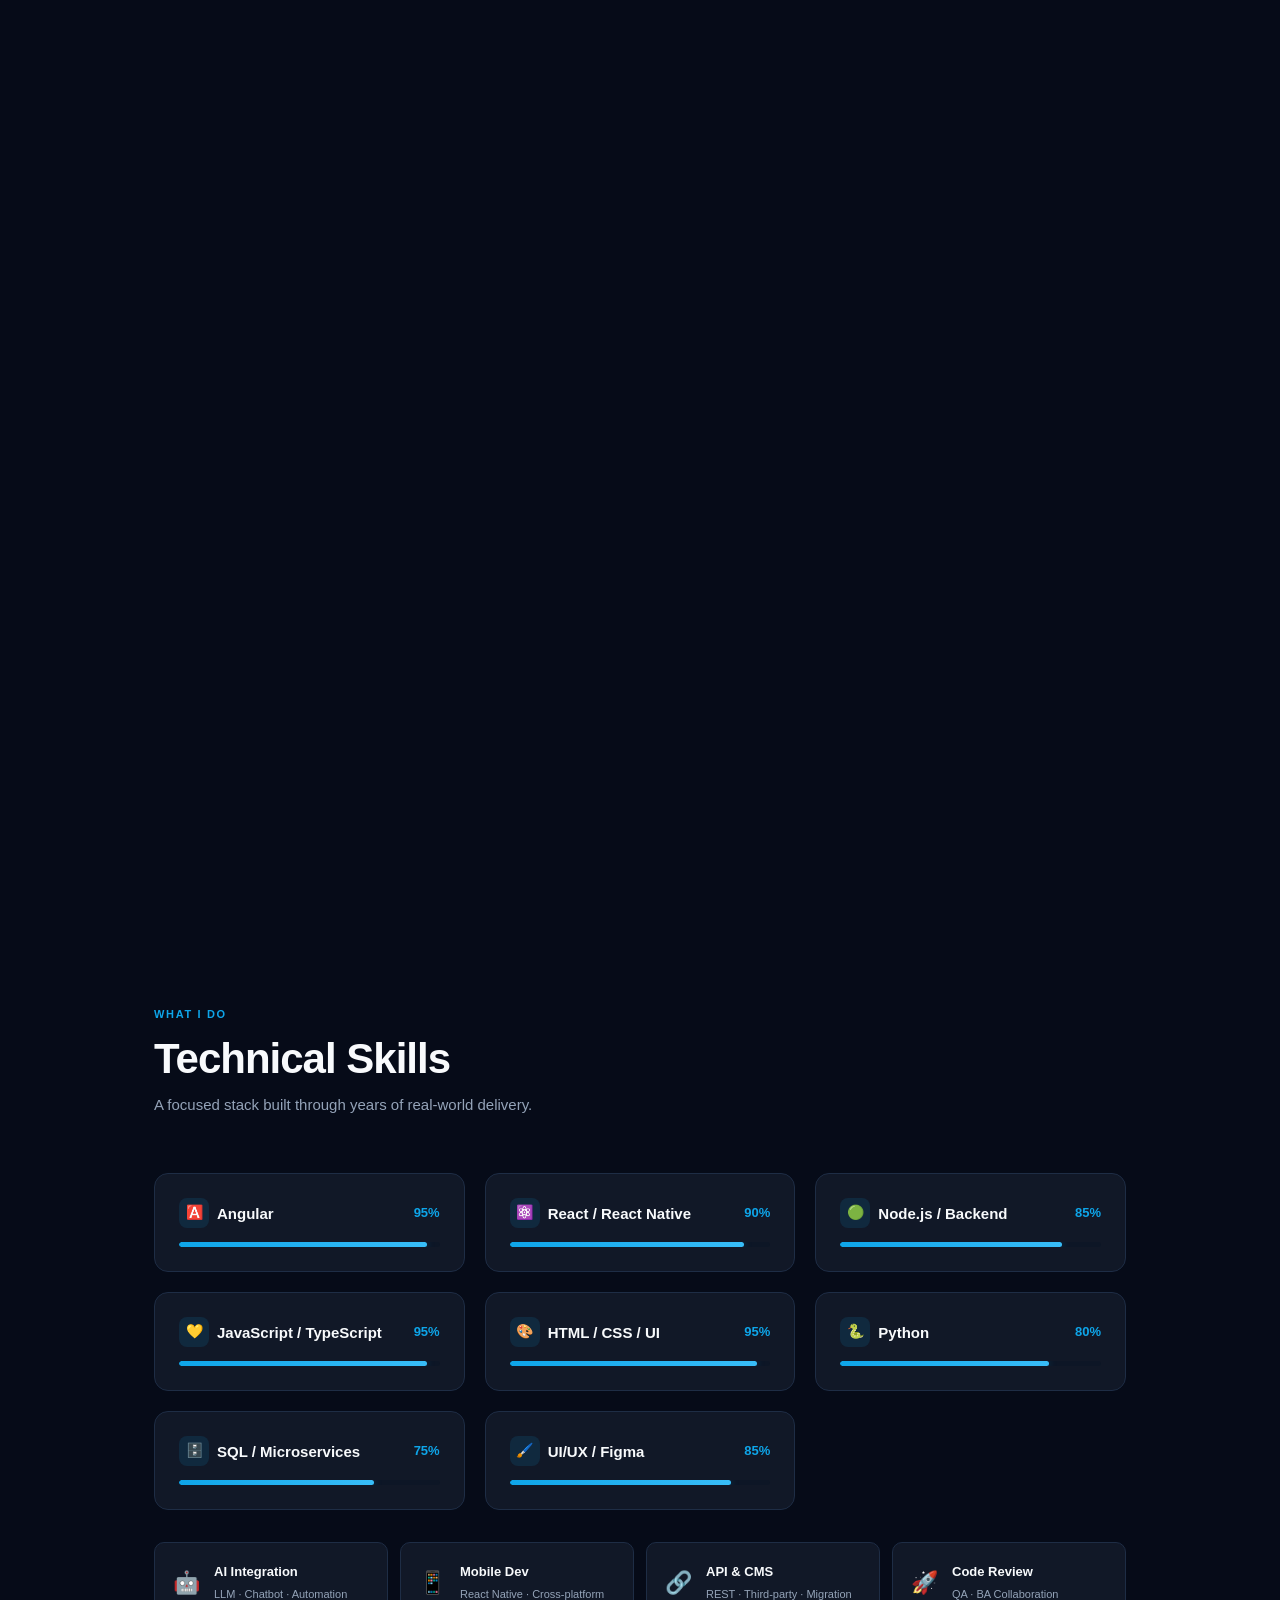
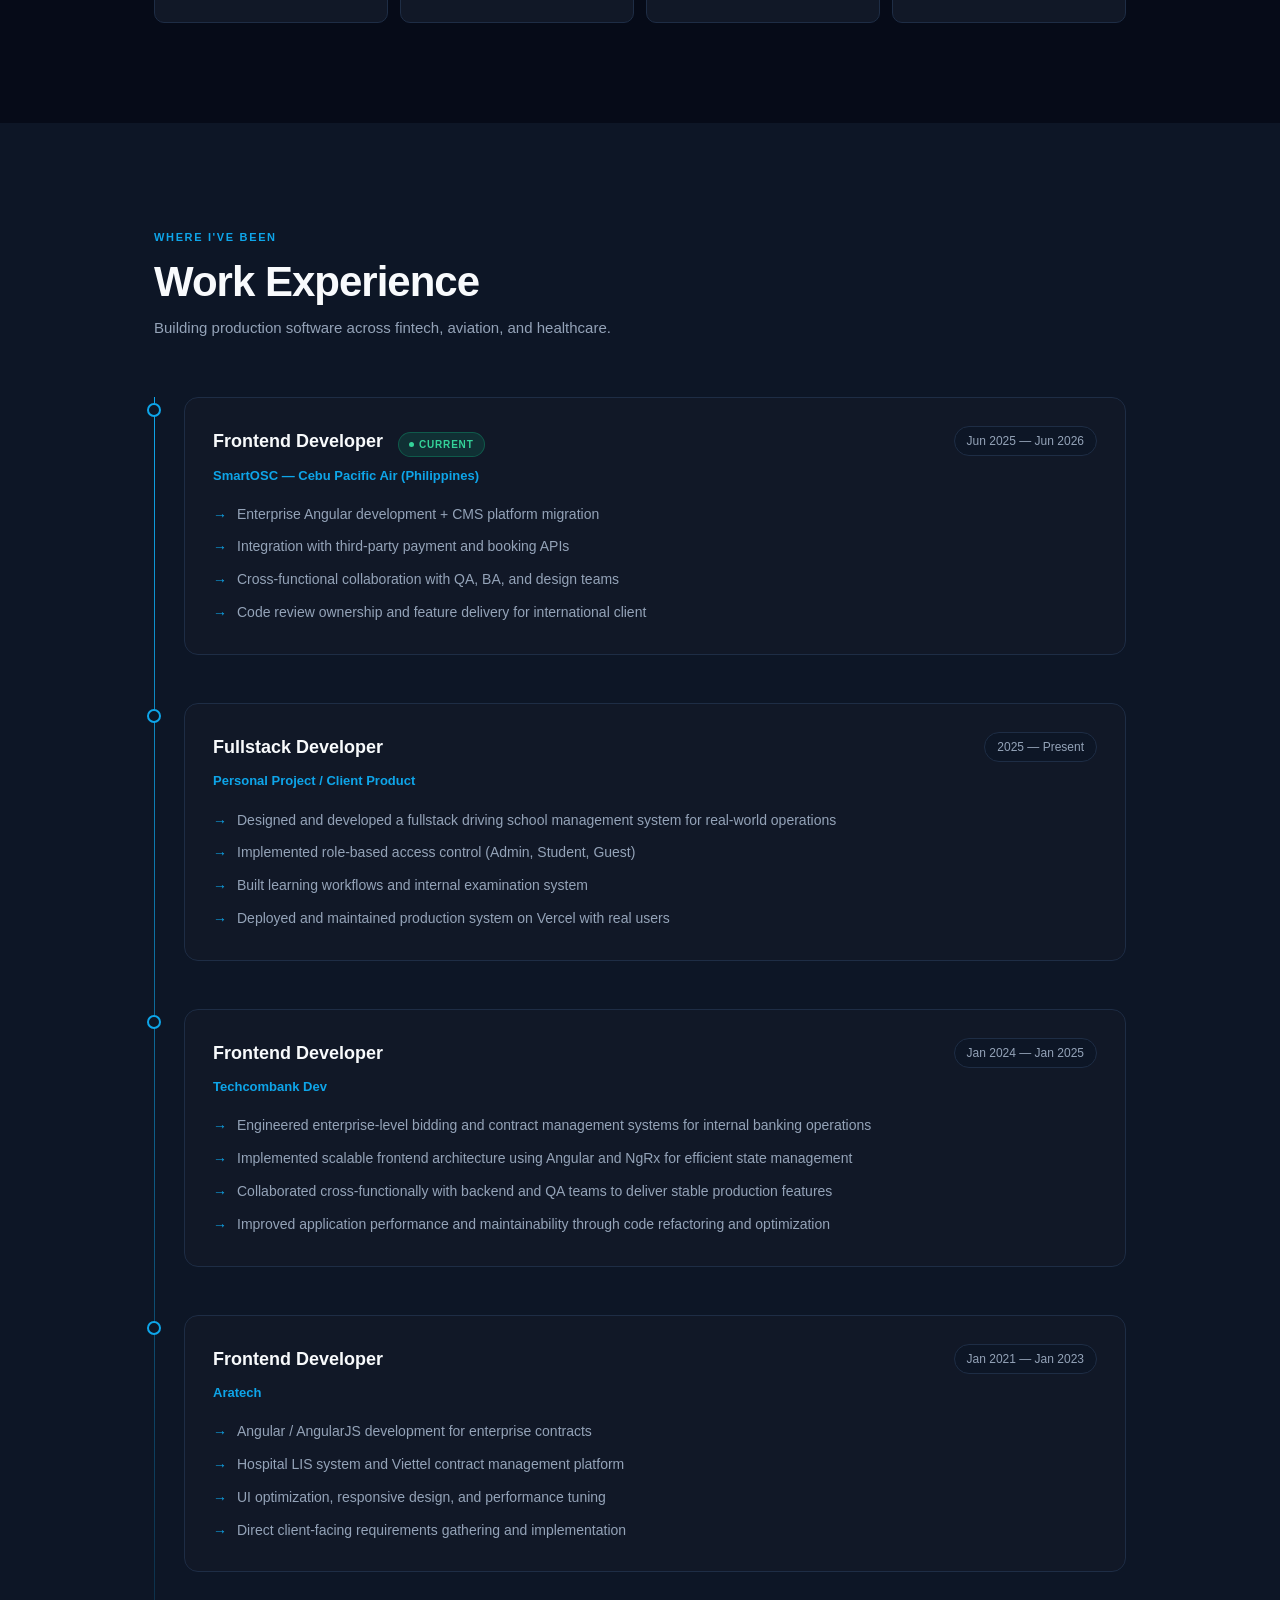
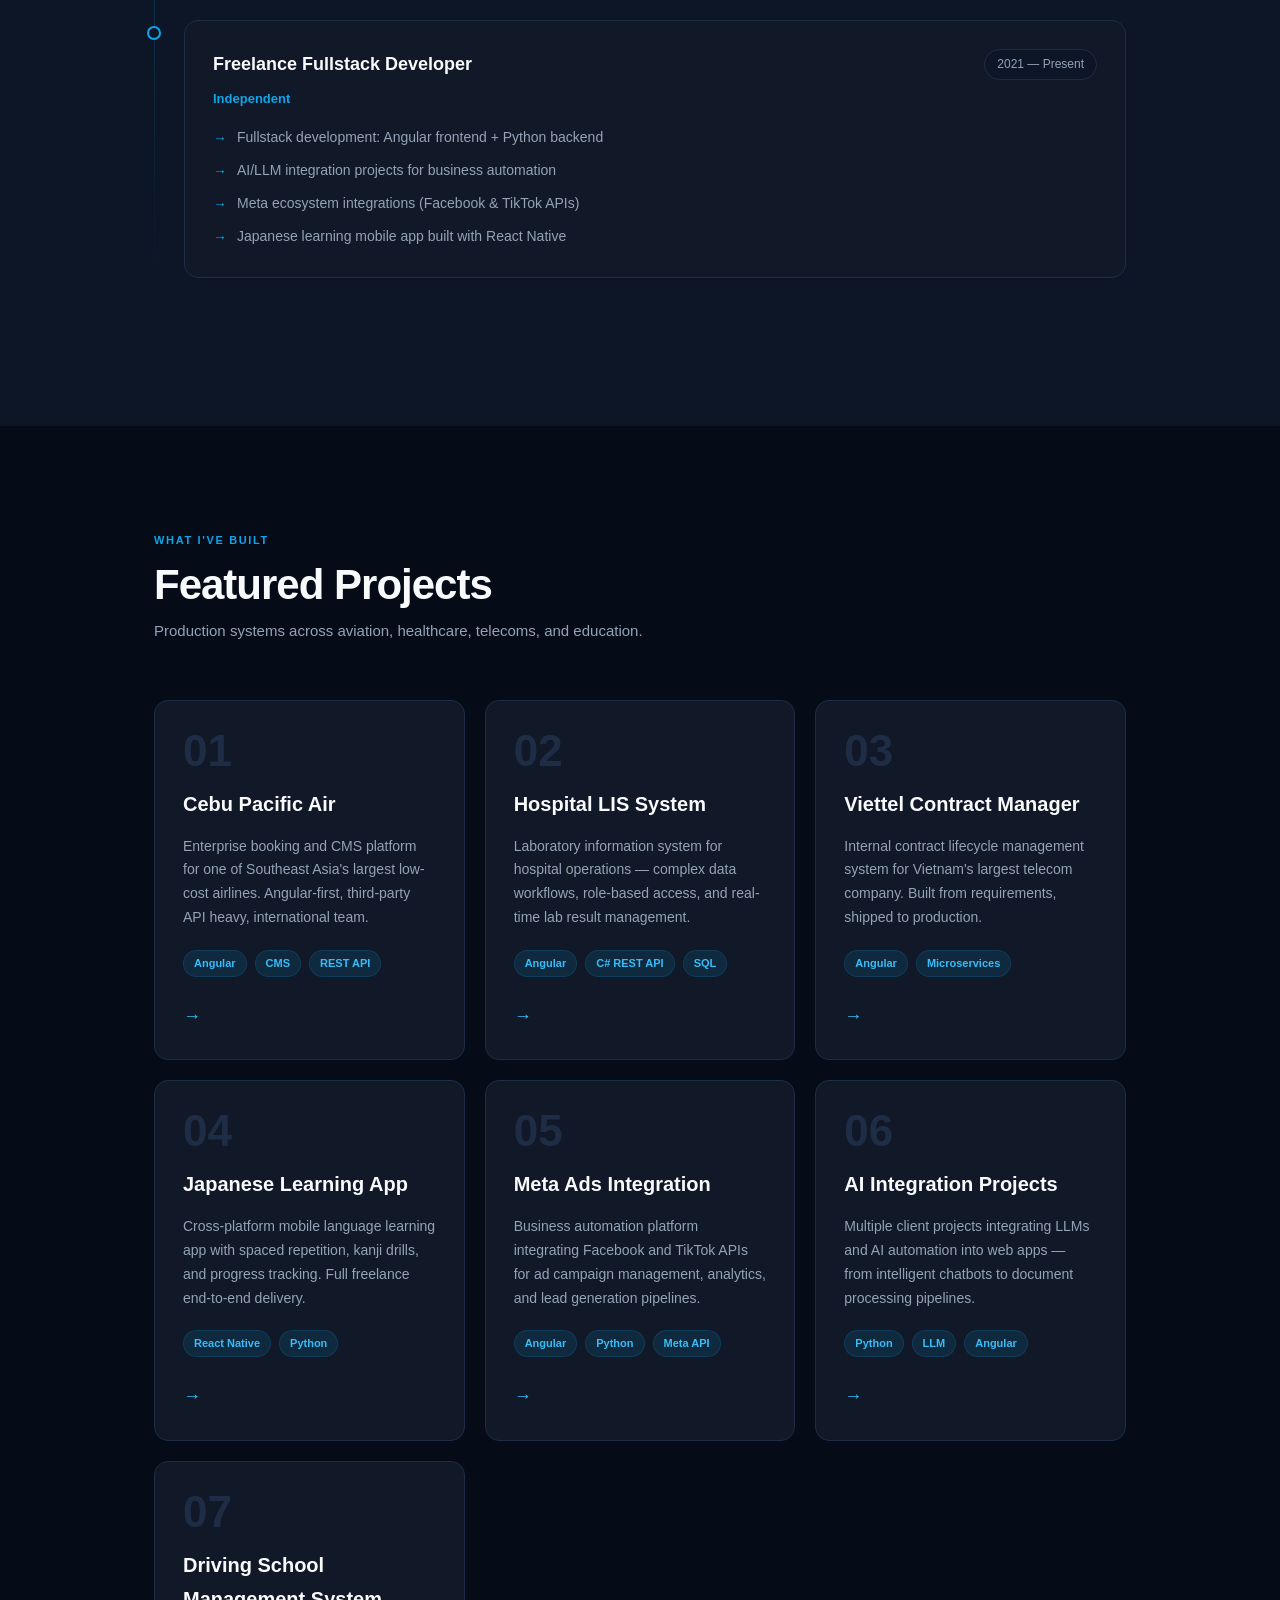
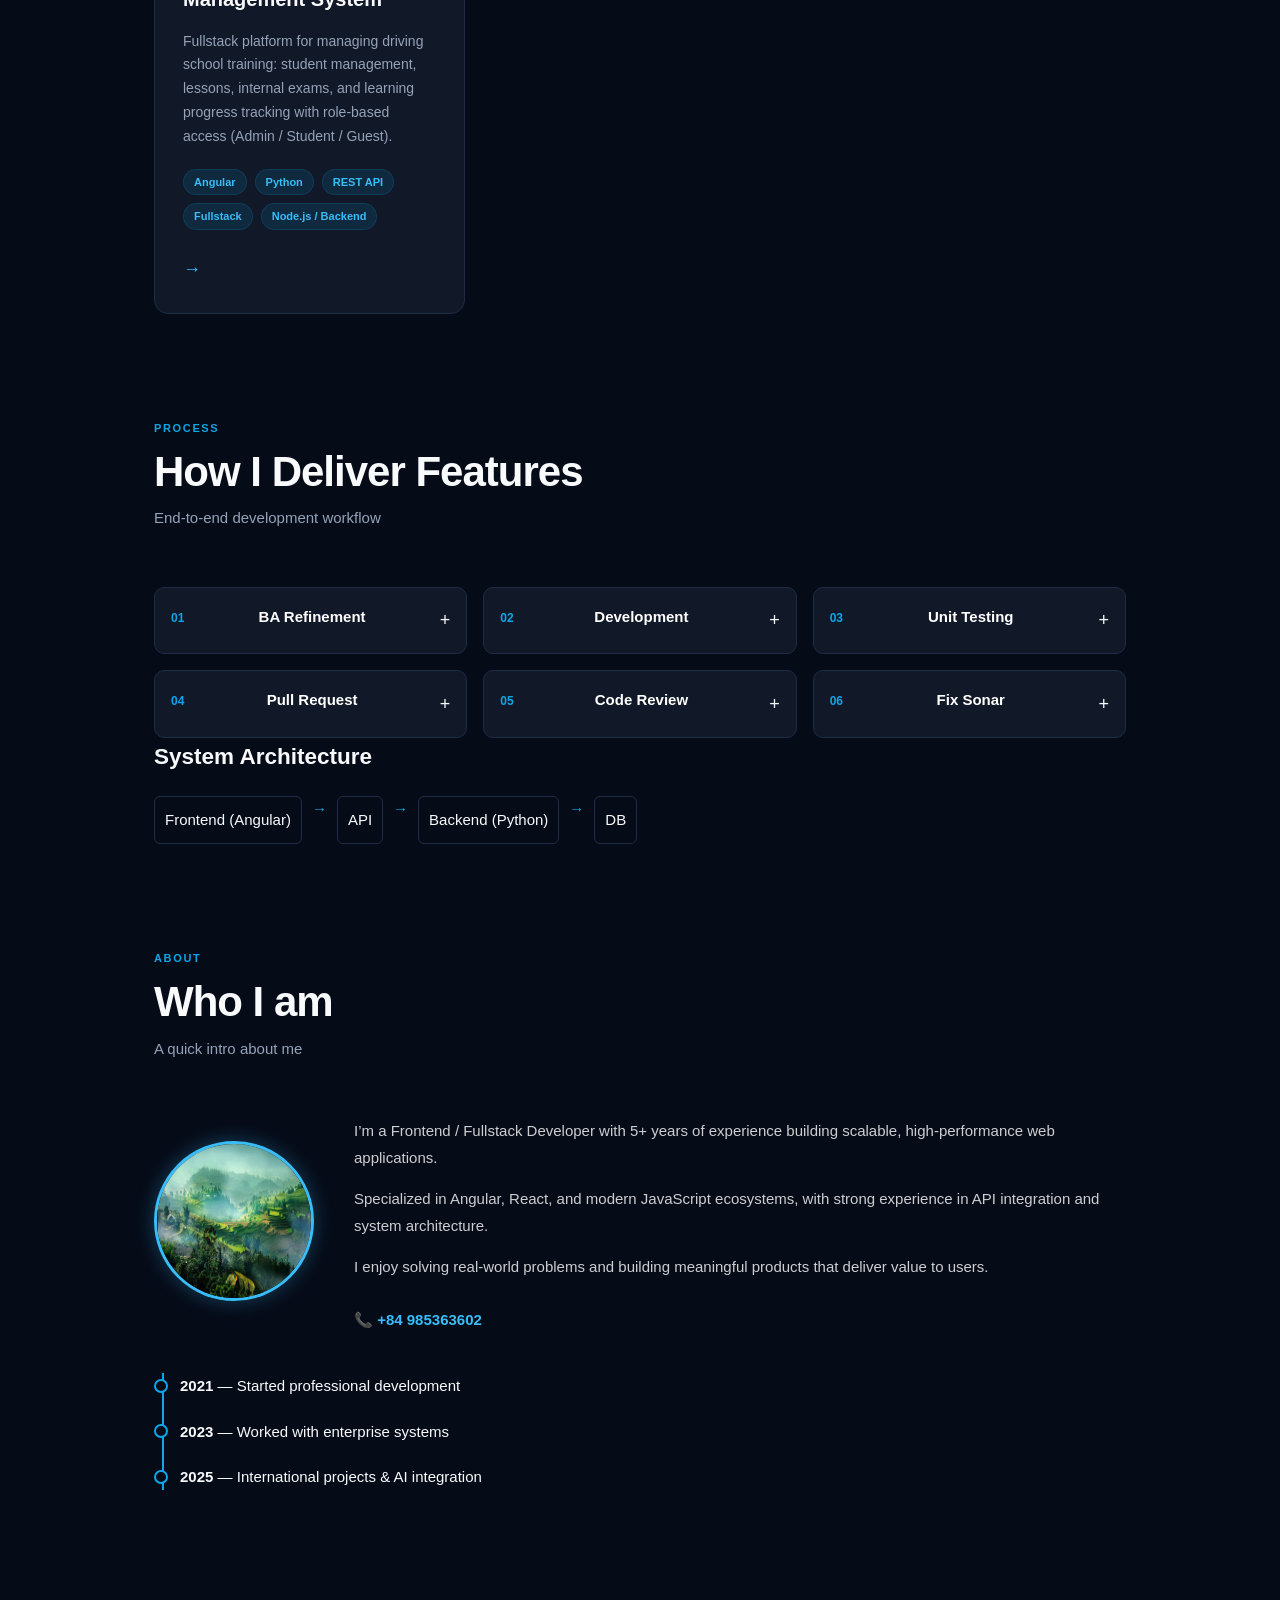
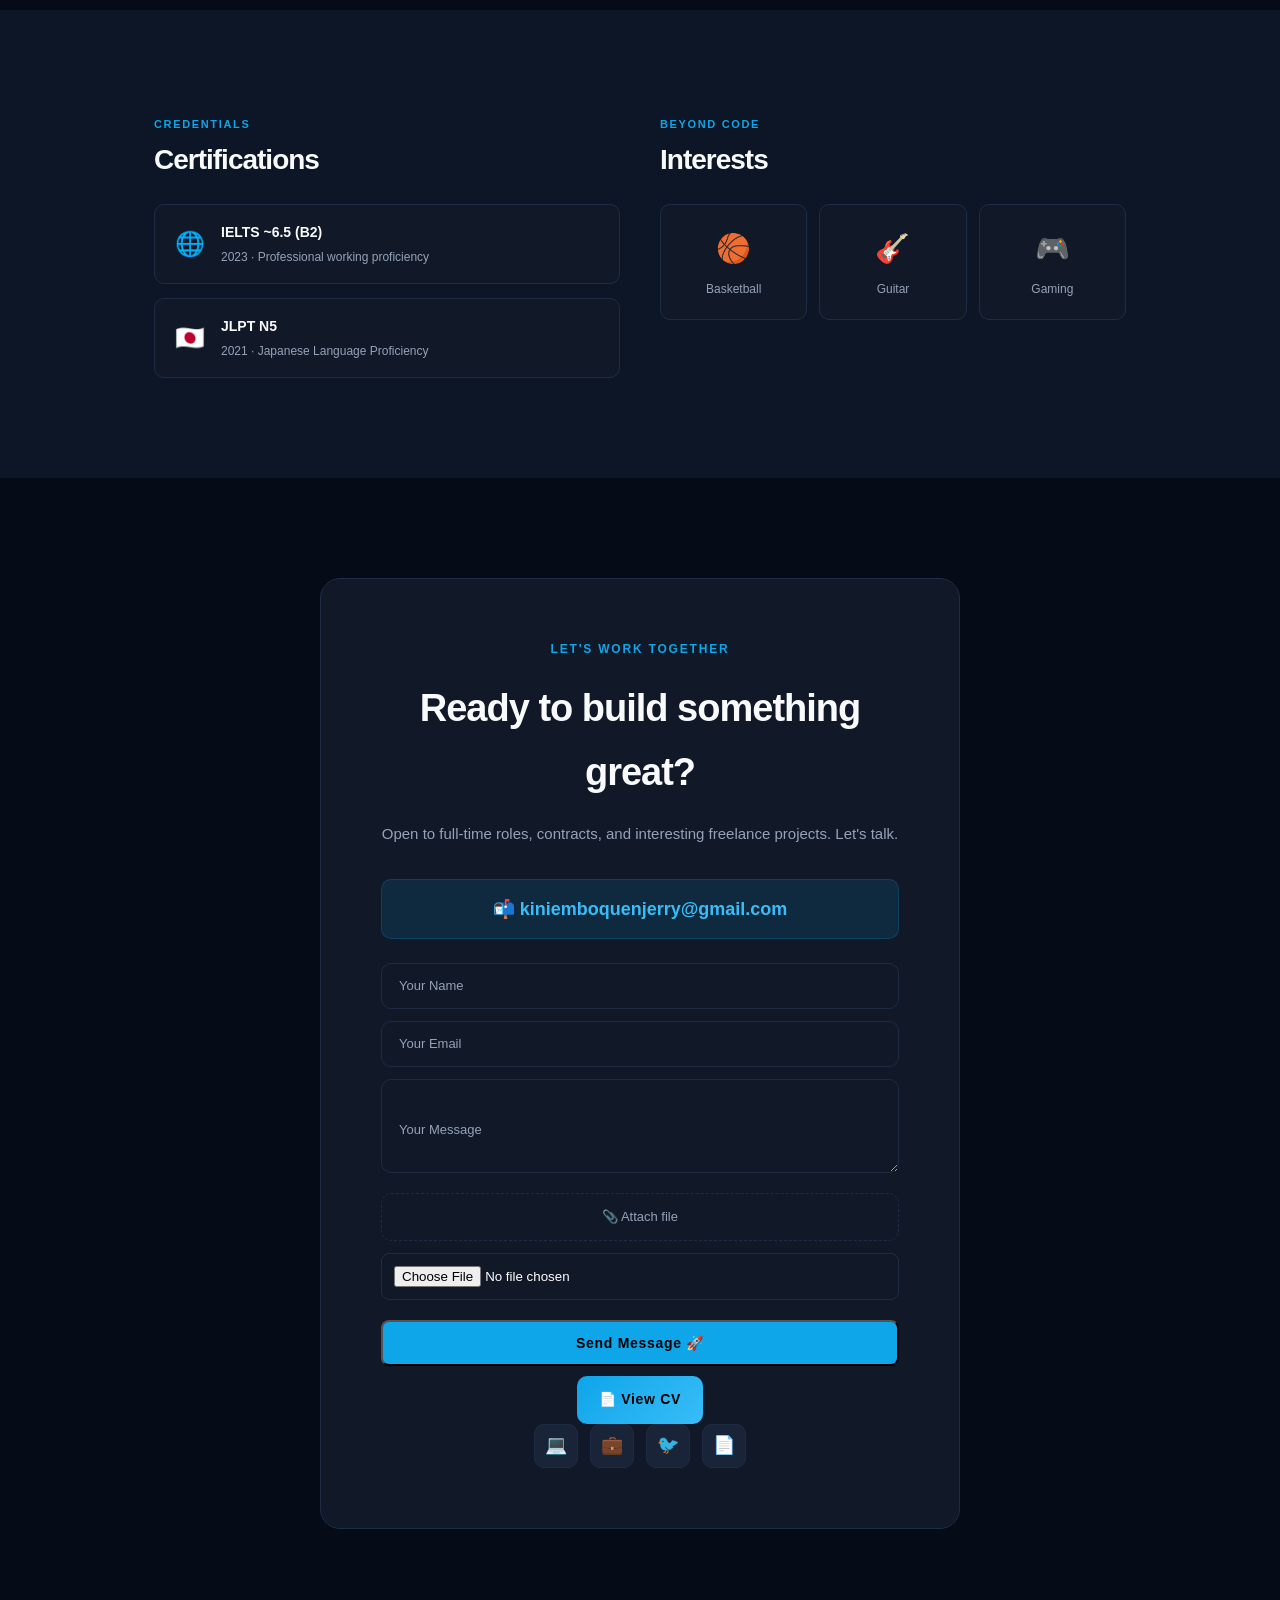
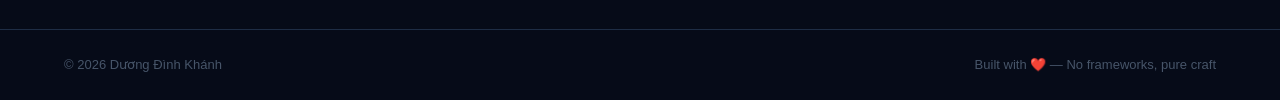
==== index.html @ 460127e4 "refactor: clean intro animation, remove loader, fix timing" ====
<!DOCTYPE html>
<html lang="en">
   
   <head>
      <meta charset="UTF-8" />
      <meta name="viewport" content="width=device-width, initial-scale=1.0"
      />
      <meta name="description" content="Frontend & Fullstack Developer portfolio - Angular, React, Python">
      <meta name="keywords" content="Frontend Developer, Angular, React, Python, Portfolio">
      <meta name="author" content="Duong Dinh Khanh">
      
      <meta property="og:title" content="Khanh Dev Portfolio">
      <meta property="og:description" content="Frontend & Fullstack Developer">
      <meta property="og:image" content="./assets/img/avatar.jpg">
      <meta property="og:type" content="website">
      <title>
         Portfolio — Frontend / Fullstack Developer
      </title>
      <link rel="preconnect" href="https://fonts.googleapis.com">
      <link rel="preconnect" href="https://fonts.googleapis.com/css2?family=Syne:wght@400;600;700;800&family=Inter:wght@300;400;500;600&display=swap"
      rel="stylesheet">
      <link rel="stylesheet" href="./assets/css/main.css">
      <link rel="icon" href="./assets/img/favicon.ico">
   </head>
   
   <body>
      <div id="progressBar"></div>
      <!-- ✅ MÀN CHÀO ĐEN – ĐẶT NGAY ĐẦU BODY -->
      <div id="introScreen" class="intro-screen" aria-hidden="false">
         <div id="introGreeting" class="intro-greeting"></div>
      </div>
      <div id="orb">
      </div>
      <!-- NAV -->
      <nav id="navbar">
         <a class="nav-logo" href="#hero">
            <span>
               &lt;/&gt;
            </span>
            Khanh.dev
         </a>
         <ul class="nav-links">
            <li>
               <a href="#skills" data-i18n="nav.skills">
                  Skills
               </a>
            </li>
            <li>
               <a href="#experience" data-i18n="nav.experience">
                  Experience
               </a>
            </li>
            <li>
               <a href="#projects" data-i18n="nav.projects">
                  Projects
               </a>
            </li>
            <li>
               <a href="#contact" class="nav-cta" data-i18n="nav.hire">
                  Hire Me
               </a>
            </li>
         </ul>
         <div class="nav-right">
            <div class="lang-toggle">
               <button class="lang-btn active" onclick="setLang('en')">
                  EN
               </button>
               <button class="lang-btn" onclick="setLang('vi')">
                  VI
               </button>
            </div>
            <div class="hamburger" id="hamburger">
               <span>
               </span>
               <span>
               </span>
               <span>
               </span>
            </div>
         </div>
      </nav>
      <div class="mobile-menu" id="mobileMenu">
         <a href="#skills" onclick="closeMobile()" data-i18n="nav.skills">
            Skills
         </a>
         <a href="#experience" onclick="closeMobile()" data-i18n="nav.experience">
            Experience
         </a>
         <a href="#projects" onclick="closeMobile()" data-i18n="nav.projects">
            Projects
         </a>
         <a href="#more" onclick="closeMobile()" data-i18n="nav.certs">
            Certifications
         </a>
         <a href="#contact" onclick="closeMobile()" style="color:var(--accent)"
         data-i18n="nav.hire_arrow">
            Hire Me →
         </a>
         <div class="mobile-lang">
            <button class="lang-btn active" onclick="setLang('en')">
               EN
            </button>
            <button class="lang-btn" onclick="setLang('vi')">
               VI
            </button>
         </div>
      </div>
      <!-- HERO -->
      <section id="hero">
         <div class="container">
            <div class="hero-inner">
               <div class="hero-content">
                  <div class="hero-eyebrow">
                     <span class="dot">
                     </span>
                     <span data-i18n="hero.available">
                        Available for opportunities
                     </span>
                  </div>
                  <h1 class="hero-name">
                     <span data-i18n="hero.title1">
                        Frontend &
                     </span>
                     <br>
                     <span class="accent">
                        Fullstack
                     </span>
                     <br>
                     <span data-i18n="hero.title2">
                        Developer
                     </span>
                  </h1>
                  <p class="hero-title">
                     <span id="typewriter">
                     </span>
                     <span class="cursor">
                     </span>
                  </p>
                  <p class="hero-desc" data-i18n="hero.desc">
                     5+ years crafting high-performance web & mobile experiences. Specialized
                     in Angular, React, and Python — from pixel-perfect UIs to robust backend
                     integrations.
                  </p>
                  <div class="hero-actions">
                     <a href="#projects" class="btn-primary">
                        <span data-i18n="hero.cta1">
                           View My Work
                        </span>
                        <svg width="14" height="14" viewBox="0 0 14 14" fill="none">
                           <path d="M2 7h10M8 3l4 4-4 4" stroke="currentColor" stroke-width="1.5"
                           stroke-linecap="round" stroke-linejoin="round" />
                        </svg>
                     </a>
                     <a href="#contact" class="btn-secondary" data-i18n="hero.cta2">
                        Get In Touch
                     </a>
                  </div>
                  <div class="hero-stats">
                     <div class="stat-item">
                        <div class="stat-number">
                           5+
                        </div>
                        <div class="stat-label" data-i18n="hero.stat1">
                           Years Exp.
                        </div>
                     </div>
                     <div class="stat-item">
                        <div class="stat-number">
                           10+
                        </div>
                        <div class="stat-label" data-i18n="hero.stat2">
                           Projects
                        </div>
                     </div>
                     <div class="stat-item">
                        <div class="stat-number">
                           3+
                        </div>
                        <div class="stat-label" data-i18n="hero.stat3">
                           Companies
                        </div>
                     </div>
                     <div class="stat-item">
                        <div class="stat-number">
                           B2
                        </div>
                        <div class="stat-label" data-i18n="hero.stat4">
                           English
                        </div>
                     </div>
                     <div class="stat-item">
                        <div class="stat-number">
                           N4
                        </div>
                        <div class="stat-label" data-i18n="hero.stat5">
                           Japanese
                        </div>
                     </div>
                  </div>
               </div>
               <div class="hero-avatar-card">
                  <div class="avatar-bg">
                     <img src="./assets/img/avatar.jpg" alt="avatar" class="avatar-img" loading="lazy"/>
                     <div class="avatar-name-label" data-i18n="hero.avatar_role">
                        Frontend Developer
                     </div>
                     <div class="avatar-role-label" data-i18n="hero.avatar_loc">
                        Ha Noi City, Vietnam
                     </div>
                     <div class="avatar-badges">
                        <span class="badge">
                           Angular
                        </span>
                        <span class="badge">
                           React
                        </span>
                        <span class="badge">
                           Python
                        </span>
                        <span class="badge">
                           TypeScript
                        </span>
                     </div>
                  </div>
               </div>
            </div>
         </div>
      </section>
      <!-- SKILLS -->
      <section id="skills">
         <div class="container">
            <div class="section-header reveal">
               <div class="section-tag" data-i18n="skills.tag">
                  What I Do
               </div>
               <h2 class="section-title-main" data-i18n="skills.title">
                  Technical Skills
               </h2>
               <p class="section-subtitle" data-i18n="skills.sub">
                  A focused stack built through years of real-world delivery.
               </p>
            </div>
            <div class="skills-grid">
               <div class="skill-card reveal">
                  <div class="skill-header">
                     <div class="skill-name">
                        <span class="skill-icon">
                           🅰️
                        </span>
                        Angular
                     </div>
                     <span class="skill-pct">
                        95%
                     </span>
                  </div>
                  <div class="skill-track">
                     <div class="skill-fill" data-width="95">
                     </div>
                  </div>
               </div>
               <div class="skill-card reveal">
                  <div class="skill-header">
                     <div class="skill-name">
                        <span class="skill-icon">
                           ⚛️
                        </span>
                        React / React Native
                     </div>
                     <span class="skill-pct">
                        90%
                     </span>
                  </div>
                  <div class="skill-track">
                     <div class="skill-fill" data-width="90">
                     </div>
                  </div>
               </div>
               <div class="skill-card reveal">
                  <div class="skill-header">
                     <div class="skill-name">
                        <span class="skill-icon">
                           🟢
                        </span>
                        <span data-i18n="skill.node">
                        </span>
                     </div>
                     <span class="skill-pct">
                        85%
                     </span>
                  </div>
                  <div class="skill-track">
                     <div class="skill-fill" data-width="85">
                     </div>
                  </div>
               </div>
               <div class="skill-card reveal">
                  <div class="skill-header">
                     <div class="skill-name">
                        <span class="skill-icon">
                           💛
                        </span>
                        JavaScript / TypeScript
                     </div>
                     <span class="skill-pct">
                        95%
                     </span>
                  </div>
                  <div class="skill-track">
                     <div class="skill-fill" data-width="95">
                     </div>
                  </div>
               </div>
               <div class="skill-card reveal">
                  <div class="skill-header">
                     <div class="skill-name">
                        <span class="skill-icon">
                           🎨
                        </span>
                        HTML / CSS / UI
                     </div>
                     <span class="skill-pct">
                        95%
                     </span>
                  </div>
                  <div class="skill-track">
                     <div class="skill-fill" data-width="95">
                     </div>
                  </div>
               </div>
               <div class="skill-card reveal">
                  <div class="skill-header">
                     <div class="skill-name">
                        <span class="skill-icon">
                           🐍
                        </span>
                        Python
                     </div>
                     <span class="skill-pct">
                        80%
                     </span>
                  </div>
                  <div class="skill-track">
                     <div class="skill-fill" data-width="80">
                     </div>
                  </div>
               </div>
               <div class="skill-card reveal">
                  <div class="skill-header">
                     <div class="skill-name">
                        <span class="skill-icon">
                           🗄️
                        </span>
                        SQL / Microservices
                     </div>
                     <span class="skill-pct">
                        75%
                     </span>
                  </div>
                  <div class="skill-track">
                     <div class="skill-fill" data-width="75">
                     </div>
                  </div>
               </div>
               <div class="skill-card reveal">
                  <div class="skill-header">
                     <div class="skill-name">
                        <span class="skill-icon">
                           🖌️
                        </span>
                        UI/UX / Figma
                     </div>
                     <span class="skill-pct">
                        85%
                     </span>
                  </div>
                  <div class="skill-track">
                     <div class="skill-fill" data-width="85">
                     </div>
                  </div>
               </div>
            </div>
            <div class="skill-cats reveal" style="transition-delay:0.2s">
               <div class="skill-cat-card">
                  <span class="skill-cat-icon">
                     🤖
                  </span>
                  <div>
                     <div class="skill-cat-label" data-i18n="skills.cat1">
                        AI Integration
                     </div>
                     <div class="skill-cat-sub">
                        LLM · Chatbot · Automation
                     </div>
                  </div>
               </div>
               <div class="skill-cat-card">
                  <span class="skill-cat-icon">
                     📱
                  </span>
                  <div>
                     <div class="skill-cat-label" data-i18n="skills.cat2">
                        Mobile Dev
                     </div>
                     <div class="skill-cat-sub">
                        React Native · Cross-platform
                     </div>
                  </div>
               </div>
               <div class="skill-cat-card">
                  <span class="skill-cat-icon">
                     🔗
                  </span>
                  <div>
                     <div class="skill-cat-label" data-i18n="skills.cat3">
                        API & CMS
                     </div>
                     <div class="skill-cat-sub">
                        REST · Third-party · Migration
                     </div>
                  </div>
               </div>
               <div class="skill-cat-card">
                  <span class="skill-cat-icon">
                     🚀
                  </span>
                  <div>
                     <div class="skill-cat-label" data-i18n="skills.cat4">
                        Code Review
                     </div>
                     <div class="skill-cat-sub">
                        QA · BA Collaboration
                     </div>
                  </div>
               </div>
            </div>
         </div>
      </section>
      <!-- EXPERIENCE -->
      <section id="experience">
         <div class="container">
            <div class="section-header reveal">
               <div class="section-tag" data-i18n="exp.tag">
                  Where I've Been
               </div>
               <h2 class="section-title-main" data-i18n="exp.title">
                  Work Experience
               </h2>
               <p class="section-subtitle" data-i18n="exp.sub">
                  Building production software across fintech, aviation, and healthcare.
               </p>
            </div>
            <div class="timeline">
               <div class="timeline-item">
                  <div class="timeline-dot">
                  </div>
                  <div class="exp-card">
                     <div class="exp-meta">
                        <div class="exp-role">
                           <span data-i18n="exp1.role">
                              Frontend Developer
                           </span>
                           <span class="tag-latest" data-i18n="exp.current">
                              Current
                           </span>
                        </div>
                        <span class="exp-period">
                           Jun 2025 — Jun 2026
                        </span>
                     </div>
                     <div class="exp-company">
                        SmartOSC — Cebu Pacific Air (Philippines)
                     </div>
                     <ul class="exp-list">
                        <li data-i18n="exp1.b1">
                           Enterprise Angular development + CMS platform migration
                        </li>
                        <li data-i18n="exp1.b2">
                           Integration with third-party payment and booking APIs
                        </li>
                        <li data-i18n="exp1.b3">
                           Cross-functional collaboration with QA, BA, and design teams
                        </li>
                        <li data-i18n="exp1.b4">
                           Code review ownership and feature delivery for international client
                        </li>
                     </ul>
                  </div>
               </div>
               <div class="timeline-item">
                  <div class="timeline-dot">
                  </div>
                  <div class="exp-card">
                     <div class="exp-meta">
                        <div class="exp-role" data-i18n="exp5.role">
                        </div>
                        <span class="exp-period">
                           2025 — Present
                        </span>
                     </div>
                     <div class="exp-company" data-i18n="exp5.company">
                     </div>
                     <ul class="exp-list">
                        <li data-i18n="exp5.b1">
                        </li>
                        <li data-i18n="exp5.b2">
                        </li>
                        <li data-i18n="exp5.b3">
                        </li>
                        <li data-i18n="exp5.b4">
                        </li>
                     </ul>
                  </div>
               </div>
               <div class="timeline-item">
                  <div class="timeline-dot">
                  </div>
                  <div class="exp-card">
                     <div class="exp-meta">
                        <div class="exp-role" data-i18n="exp4.role">
                           Frontend Developer
                        </div>
                        <span class="exp-period">
                           Jan 2024 — Jan 2025
                        </span>
                     </div>
                     <div class="exp-company">
                        Techcombank Dev
                     </div>
                     <ul class="exp-list">
                        <li data-i18n="exp4.b1">
                        </li>
                        <li data-i18n="exp4.b2">
                        </li>
                        <li data-i18n="exp4.b3">
                        </li>
                        <li data-i18n="exp4.b4">
                        </li>
                     </ul>
                  </div>
               </div>
               <div class="timeline-item">
                  <div class="timeline-dot">
                  </div>
                  <div class="exp-card">
                     <div class="exp-meta">
                        <div class="exp-role" data-i18n="exp2.role">
                           Frontend Developer
                        </div>
                        <span class="exp-period">
                           Jan 2021 — Jan 2023
                        </span>
                     </div>
                     <div class="exp-company">
                        Aratech
                     </div>
                     <ul class="exp-list">
                        <li data-i18n="exp2.b1">
                           Angular / AngularJS development for enterprise contracts
                        </li>
                        <li data-i18n="exp2.b2">
                           Hospital LIS system and Viettel contract management platform
                        </li>
                        <li data-i18n="exp2.b3">
                           UI optimization, responsive design, and performance tuning
                        </li>
                        <li data-i18n="exp2.b4">
                           Direct client-facing requirements gathering and implementation
                        </li>
                     </ul>
                  </div>
               </div>
               <div class="timeline-item">
                  <div class="timeline-dot">
                  </div>
                  <div class="exp-card">
                     <div class="exp-meta">
                        <div class="exp-role" data-i18n="exp3.role">
                           Freelance Fullstack Developer
                        </div>
                        <span class="exp-period">
                           2021 — Present
                        </span>
                     </div>
                     <div class="exp-company" data-i18n="exp3.company">
                        Independent
                     </div>
                     <ul class="exp-list">
                        <li data-i18n="exp3.b1">
                           Fullstack development: Angular frontend + Python backend
                        </li>
                        <li data-i18n="exp3.b2">
                           AI/LLM integration projects for business automation
                        </li>
                        <li data-i18n="exp3.b3">
                           Meta ecosystem integrations (Facebook & TikTok APIs)
                        </li>
                        <li data-i18n="exp3.b4">
                           Japanese learning mobile app built with React Native
                        </li>
                     </ul>
                  </div>
               </div>
            </div>
         </div>
      </section>
      <!-- PROJECTS -->
      <section id="projects">
         <div class="container">
            <div class="section-header reveal">
               <div class="section-tag" data-i18n="proj.tag">
                  What I've Built
               </div>
               <h2 class="section-title-main" data-i18n="proj.title">
                  Featured Projects
               </h2>
               <p class="section-subtitle" data-i18n="proj.sub">
                  Production systems across aviation, healthcare, telecoms, and education.
               </p>
            </div>
            <div class="projects-grid">
               <div class="project-card">
                  <div class="project-num">
                     01
                  </div>
                  <div class="project-title" data-i18n="p1.title">
                     Cebu Pacific Air
                  </div>
                  <div class="project-desc" data-i18n="p1.desc">
                     Enterprise booking and CMS platform for one of Southeast Asia's largest
                     low-cost airlines. Angular-first, third-party API heavy, international
                     team.
                  </div>
                  <div class="project-stack">
                     <span class="project-tag">
                        Angular
                     </span>
                     <span class="project-tag">
                        CMS
                     </span>
                     <span class="project-tag">
                        REST API
                     </span>
                  </div>
                  <a href="https://cebupacificair.com/" target="_blank" style="text-decoration: none;">
                     <div class="project-arrow">
                        →
                     </div>
                  </a>
               </div>
               <div class="project-card">
                  <div class="project-num">
                     02
                  </div>
                  <div class="project-title" data-i18n="p2.title">
                     Hospital LIS System
                  </div>
                  <div class="project-desc" data-i18n="p2.desc">
                     Laboratory information system for hospital operations — complex data workflows,
                     role-based access, and real-time lab result management.
                  </div>
                  <div class="project-stack">
                     <span class="project-tag">
                        Angular
                     </span>
                     <span class="project-tag">
                        C# REST API
                     </span>
                     <span class="project-tag">
                        SQL
                     </span>
                  </div>
                  <a href="https://aratech.vn/" target="_blank" style="text-decoration: none;">
                     <div class="project-arrow">
                        →
                     </div>
                  </a>
               </div>
               <div class="project-card">
                  <div class="project-num">
                     03
                  </div>
                  <div class="project-title" data-i18n="p3.title">
                     Viettel Contract Manager
                  </div>
                  <div class="project-desc" data-i18n="p3.desc">
                     Internal contract lifecycle management system for Vietnam's largest telecom
                     company. Built from requirements, shipped to production.
                  </div>
                  <div class="project-stack">
                     <span class="project-tag">
                        Angular
                     </span>
                     <span class="project-tag">
                        Microservices
                     </span>
                  </div>
                  <a href="https://vcontract.viettel.vn/bccs/enterprise-login" target="_blank"
                  style="text-decoration: none;">
                     <div class="project-arrow">
                        →
                     </div>
                  </a>
               </div>
               <div class="project-card">
                  <div class="project-num">
                     04
                  </div>
                  <div class="project-title" data-i18n="p4.title">
                     Japanese Learning App
                  </div>
                  <div class="project-desc" data-i18n="p4.desc">
                     Cross-platform mobile language learning app with spaced repetition, kanji
                     drills, and progress tracking. Full freelance end-to-end delivery.
                  </div>
                  <div class="project-stack">
                     <span class="project-tag">
                        React Native
                     </span>
                     <span class="project-tag">
                        Python
                     </span>
                  </div>
                  <div class="project-arrow">
                     →
                  </div>
               </div>
               <div class="project-card">
                  <div class="project-num">
                     05
                  </div>
                  <div class="project-title" data-i18n="p5.title">
                     Meta Ads Integration
                  </div>
                  <div class="project-desc" data-i18n="p5.desc">
                     Business automation platform integrating Facebook and TikTok APIs for
                     ad campaign management, analytics, and lead generation pipelines.
                  </div>
                  <div class="project-stack">
                     <span class="project-tag">
                        Angular
                     </span>
                     <span class="project-tag">
                        Python
                     </span>
                     <span class="project-tag">
                        Meta API
                     </span>
                  </div>
                  <div class="project-arrow">
                     →
                  </div>
               </div>
               <div class="project-card">
                  <div class="project-num">
                     06
                  </div>
                  <div class="project-title" data-i18n="p6.title">
                     AI Integration Projects
                  </div>
                  <div class="project-desc" data-i18n="p6.desc">
                     Multiple client projects integrating LLMs and AI automation into web apps
                     — from intelligent chatbots to document processing pipelines.
                  </div>
                  <div class="project-stack">
                     <span class="project-tag">
                        Python
                     </span>
                     <span class="project-tag">
                        LLM
                     </span>
                     <span class="project-tag">
                        Angular
                     </span>
                  </div>
                  <a href="https://github.com/uncleyellow/tools_ai_ratraco" target="_blank"
                  style="text-decoration: none;">
                     <div class="project-arrow">
                        →
                     </div>
                  </a>
               </div>
               <div class="project-card">
                  <div class="project-num">
                     07
                  </div>
                  <div class="project-title">
                     Driving School Management System
                  </div>
                  <div class="project-desc">
                     Fullstack platform for managing driving school training: student management,
                     lessons, internal exams, and learning progress tracking with role-based
                     access (Admin / Student / Guest).
                  </div>
                  <div class="project-stack">
                     <span class="project-tag">
                        Angular
                     </span>
                     <span class="project-tag">
                        Python
                     </span>
                     <span class="project-tag">
                        REST API
                     </span>
                     <span class="project-tag">
                        Fullstack
                     </span>
                     <span class="project-tag">
                        Node.js / Backend
                     </span>
                  </div>
                  <a href="https://hoclaixe-hieukhanh.vercel.app/" target="_blank" class="project-arrow-link"
                  style="text-decoration: none;">
                     <div class="project-arrow">
                        →
                     </div>
                  </a>
               </div>
            </div>
         </div>
      </section>
      <!-- CASE STUDY -->
      <section id="case-study">
         <div class="container">
            <div class="section-header reveal">
               <div class="section-tag" data-i18n="case.tag">
                  Process
               </div>
               <h2 class="section-title-main" data-i18n="case.title">
               </h2>
               <p class="section-subtitle" data-i18n="case.sub">
               </p>
            </div>
            <div class="case-grid">
               <!-- ITEM -->
               <div class="case-item reveal" tabindex="0">
                  <div class="case-header">
                     <div class="case-step">
                        01
                     </div>
                     <div class="case-title" data-i18n="case.ba">
                     </div>
                     <div class="case-toggle">
                        +
                     </div>
                  </div>
                  <div class="case-detail">
                     <p data-i18n="case.ba_desc">
                     </p>
                     <ul>
                        <li>
                           Analyze user stories
                        </li>
                        <li>
                           Break tasks
                        </li>
                        <li>
                           Align backend
                        </li>
                     </ul>
                  </div>
               </div>
               <div class="case-item reveal" tabindex="0">
                  <div class="case-header">
                     <div class="case-step">
                        02
                     </div>
                     <div class="case-title" data-i18n="case.dev">
                     </div>
                     <div class="case-toggle">
                        +
                     </div>
                  </div>
                  <div class="case-detail">
                     <p data-i18n="case.dev_desc">
                     </p>
                     <ul>
                        <li>
                           Reusable components
                        </li>
                        <li>
                           API integration
                        </li>
                        <li>
                           Optimize performance
                        </li>
                     </ul>
                  </div>
               </div>
               <div class="case-item reveal" tabindex="0">
                  <div class="case-header">
                     <div class="case-step">
                        03
                     </div>
                     <div class="case-title" data-i18n="case.test">
                     </div>
                     <div class="case-toggle">
                        +
                     </div>
                  </div>
                  <div class="case-detail">
                     <p data-i18n="case.test_desc">
                     </p>
                  </div>
               </div>
               <div class="case-item reveal" tabindex="0">
                  <div class="case-header">
                     <div class="case-step">
                        04
                     </div>
                     <div class="case-title" data-i18n="case.pr">
                     </div>
                     <div class="case-toggle">
                        +
                     </div>
                  </div>
                  <div class="case-detail">
                     <p data-i18n="case.pr_desc">
                     </p>
                  </div>
               </div>
               <div class="case-item reveal" tabindex="0">
                  <div class="case-header">
                     <div class="case-step">
                        05
                     </div>
                     <div class="case-title" data-i18n="case.review">
                     </div>
                     <div class="case-toggle">
                        +
                     </div>
                  </div>
                  <div class="case-detail">
                     <p data-i18n="case.review_desc">
                     </p>
                  </div>
               </div>
               <div class="case-item reveal" tabindex="0">
                  <div class="case-header">
                     <div class="case-step">
                        06
                     </div>
                     <div class="case-title" data-i18n="case.sonar">
                     </div>
                     <div class="case-toggle">
                        +
                     </div>
                  </div>
                  <div class="case-detail">
                     <p data-i18n="case.sonar_desc">
                     </p>
                  </div>
               </div>
            </div>
         </div>
      </section>
      <section class="system-design">
         <div class="container">
            <h2>
               System Architecture
            </h2>
            <div class="diagram">
               <div class="box">
                  Frontend (Angular)
               </div>
               <div class="arrow">
                  →
               </div>
               <div class="box">
                  API
               </div>
               <div class="arrow">
                  →
               </div>
               <div class="box">
                  Backend (Python)
               </div>
               <div class="arrow">
                  →
               </div>
               <div class="box">
                  DB
               </div>
            </div>
         </div>
      </section>
      <!-- GITHUB -->
      <section id="github">
         <div class="container">
            <div class="section-header reveal">
               <div class="section-tag">
                  Open Source
               </div>
               <h2 class="section-title-main">
                  My GitHub Projects
               </h2>
               <p class="section-subtitle">
                  Real code from my repositories
               </p>
            </div>
            <div class="projects-grid loading" id="githubRepos">
               <!-- JS render here -->
            </div>
         </div>
      </section>
      <!-- ABOUT -->
      <section id="about">
         <div class="container">
            <div class="section-header reveal">
               <div class="section-tag" data-i18n="about.tag">
                  About
               </div>
               <h2 class="section-title-main" data-i18n="about.title">
                  Who I am
               </h2>
               <p class="section-subtitle" data-i18n="about.sub">
                  A quick intro about me
               </p>
            </div>
            <div class="about-grid">
               <!-- ✅ AVATAR -->
               <div class="about-avatar reveal">
                  <img src="./assets/img/avatar.jpg" alt="avatar" loading="lazy"/>
               </div>
               <!-- ✅ TEXT -->
               <div class="about-text reveal">
                  <p data-i18n="about.desc1">
                  </p>
                  <p data-i18n="about.desc2">
                  </p>
                  <p data-i18n="about.desc3">
                  </p>
                  <!-- ✅ PHONE -->
                  <div class="about-contact">
                     <a href="tel:+84985363602">
                        📞 +84 985363602
                     </a>
                  </div>
               </div>
            </div>
            <!-- ✅ TIMELINE -->
            <div class="about-timeline reveal">
               <div class="timeline-line">
               </div>
               <div class="timeline-item2">
                  <div class="dot">
                  </div>
                  <div>
                     <strong>
                        2021
                     </strong>
                     — Started professional development
                  </div>
               </div>
               <div class="timeline-item2">
                  <div class="dot">
                  </div>
                  <div>
                     <strong>
                        2023
                     </strong>
                     — Worked with enterprise systems
                  </div>
               </div>
               <div class="timeline-item2">
                  <div class="dot">
                  </div>
                  <div>
                     <strong>
                        2025
                     </strong>
                     — International projects & AI integration
                  </div>
               </div>
            </div>
         </div>
      </section>
      <!-- MORE -->
      <section id="more">
         <div class="container">
            <div class="more-grid">
               <div class="reveal">
                  <div class="section-header" style="margin-bottom:28px">
                     <div class="section-tag" data-i18n="cert.tag">
                        Credentials
                     </div>
                     <h2 class="section-title-main" style="font-size:28px" data-i18n="cert.title">
                        Certifications
                     </h2>
                  </div>
                  <div class="cert-list">
                     <div class="cert-item">
                        <span class="cert-icon">
                           🌐
                        </span>
                        <div>
                           <div class="cert-name">
                              IELTS ~6.5 (B2)
                           </div>
                           <div class="cert-year" data-i18n="cert1.sub">
                              2023 · Professional working proficiency
                           </div>
                        </div>
                     </div>
                     <div class="cert-item">
                        <span class="cert-icon">
                           🇯🇵
                        </span>
                        <div>
                           <div class="cert-name">
                              JLPT N5
                           </div>
                           <div class="cert-year" data-i18n="cert2.sub">
                              2021 · Japanese Language Proficiency
                           </div>
                        </div>
                     </div>
                  </div>
               </div>
               <div class="reveal">
                  <div class="section-header" style="margin-bottom:28px">
                     <div class="section-tag" data-i18n="interest.tag">
                        Beyond Code
                     </div>
                     <h2 class="section-title-main" style="font-size:28px" data-i18n="interest.title">
                        Interests
                     </h2>
                  </div>
                  <div class="interest-grid">
                     <div class="interest-card">
                        <span class="interest-emoji">
                           🏀
                        </span>
                        <div class="interest-label" data-i18n="int1">
                           Basketball
                        </div>
                     </div>
                     <div class="interest-card">
                        <span class="interest-emoji">
                           🎸
                        </span>
                        <div class="interest-label" data-i18n="int2">
                           Guitar
                        </div>
                     </div>
                     <div class="interest-card">
                        <span class="interest-emoji">
                           🎮
                        </span>
                        <div class="interest-label" data-i18n="int3">
                           Gaming
                        </div>
                     </div>
                  </div>
               </div>
            </div>
         </div>
      </section>
      <!-- CONTACT -->
      <section id="contact">
         <div class="container">
            <div class="contact-wrap">
               <div class="contact-glow reveal">
                  <div class="contact-label" data-i18n="contact.label">
                     Let's Work Together
                  </div>
                  <h2 class="contact-heading" data-i18n="contact.heading">
                     Ready to build something great?
                  </h2>
                  <p class="contact-sub" data-i18n="contact.sub">
                     Open to full-time roles, contracts, and interesting freelance projects.
                     Let's talk.
                  </p>
                  <a href="mailto:kiniemboquenjerry@gmail.com" class="contact-email">
                     📬 kiniemboquenjerry@gmail.com
                  </a>
                  <form action="https://formsubmit.co/kiniemboquenjerry@gmail.com" method="POST"
                  class="contact-form" enctype="multipart/form-data">
                     <div class="input-group">
                        <input type="text" name="name" required>
                        <label>Your Name</label>
                     </div>

                     <div class="input-group">
                        <input type="email" name="email" required>
                        <label>Your Email</label>
                     </div>

                     <div class="input-group">
                        <textarea name="message" rows="4" required></textarea>
                        <label>Your Message</label>
                     </div>

                     <div class="file-upload">
                        <input type="file" name="attachment" id="fileInput">
                        <label for="fileInput">📎 Attach file</label>
                     </div>
                     <!-- Upload file -->
                     <input type="file" name="attachment" accept=".pdf,.doc,.docx,.png,.jpg">
                     <button type="submit" class="btn-primary">
                        Send Message 🚀
                     </button>
                  </form>
                  <!-- ✅ DOWNLOAD CV -->
                  <a href="javascript:void(0)" id="openCV" class="btn-primary contact-cv">
                     <span>📄 View CV</span>
                  </a>
                  <div class="social-links">
                     <a href="https://github.com/uncleyellow" target="_blank" class="social-link"
                     title="GitHub">
                        💻
                     </a>
                     <a href="#" class="social-link" title="LinkedIn">
                        💼
                     </a>
                     <a href="#" class="social-link" title="Twitter / X">
                        🐦
                     </a>
                     <a href="#" class="social-link" title="CV Download">
                        📄
                     </a>
                  </div>
               </div>
            </div>
         </div>
      </section>
      <footer>
         <span>
            ©
            <span id="year">
            </span>
            Dương Đình Khánh
         </span>
         <span data-i18n="footer.built">
            Built with
            <span style="color:#ef4444">
               ♥
            </span>
            — No frameworks, pure craft
         </span>
      </footer>
      <!-- ✅ CV MODAL -->
      <div id="cvModal" class="cv-modal">
         <div class="cv-content">
            <span class="cv-close">
               &times;
            </span>
            <iframe src="./assets/cv.pdf">
            </iframe>
         </div>
      </div>
      <script src="./main.js" type="module"></script>
      <script src="./intro-greeting.js"></script>
   </body>
</html>
---- assets/css/main.css ----
*,*::before,*::after {
  box-sizing:border-box;
  margin:0;
  padding:0;
}
:root {
  --bg:#060B18;
  --bg2:#0D1626;
  --card:#111827;
  --card2:#1a2438;
  --border:#1E2D45;
  --accent:#0EA5E9;
  --accent2:#38BDF8;
  --accent-dim:rgba(14,165,233,0.12);
  --accent-glow:rgba(14,165,233,0.3);
  --text:#F8FAFC;
  --muted:#94A3B8;
  --dim:#475569;
  --radius:14px;
  --font-display:'Syne',sans-serif;
  --font-body:'Inter',sans-serif;
}
html {
  scroll-behavior:smooth;
}
body {
  background:var(--bg);
  color:var(--text);
  font-family:var(--font-body);
  font-size:15px;
  line-height:1.7;
  overflow-x:hidden;
}
::-webkit-scrollbar {
  width:5px;
}
::-webkit-scrollbar-track {
  background:var(--bg);
}
::-webkit-scrollbar-thumb {
  background:var(--accent);
  border-radius:10px;
}
/* ── Cursor Orb ── */
    #orb {
  position:fixed;
  pointer-events:none;
  z-index:0;
  width:500px;
  height:500px;
  border-radius:50%;
  background:radial-gradient(circle,rgba(14,165,233,0.10) 0%,transparent 70%);
  transform:translate(-50%,-50%);
  transition:left 0.8s cubic-bezier(.25,.46,.45,.94),top 0.8s cubic-bezier(.25,.46,.45,.94);
}
/* ── Lang Toggle ── */
    .lang-toggle {
  display:flex;
  align-items:center;
  gap:4px;
  background:var(--card2);
  border:1px solid var(--border);
  border-radius:8px;
  padding:4px;
  cursor:pointer;
}
.lang-btn {
  padding:4px 10px;
  border-radius:5px;
  font-size:12px;
  font-weight:700;
  letter-spacing:0.05em;
  color:var(--muted);
  cursor:pointer;
  border:none;
  background:transparent;
  transition:background 0.2s,color 0.2s;
}
.lang-btn.active {
  background:var(--accent);
  color:#000;
}
.lang-btn:hover:not(.active) {
  color:var(--text);
}
/* ── Nav ── */
    nav {
  position:fixed;
  top:0;
  left:0;
  right:0;
  z-index:100;
  display:flex;
  align-items:center;
  justify-content:space-between;
  padding:0 clamp(20px,5vw,80px);
  height:64px;
  background:rgba(6,11,24,0.85);
  backdrop-filter:blur(16px);
  border-bottom:1px solid var(--border);
  transition:box-shadow 0.3s;
}
nav.scrolled {
  box-shadow:0 8px 32px rgba(0,0,0,0.4);
}
.nav-logo {
  font-family:var(--font-display);
  font-weight:800;
  font-size:20px;
  color:var(--accent);
  letter-spacing:-0.5px;
  text-decoration:none;
}
.nav-logo span {
  color:var(--text);
}
.nav-right {
  display:flex;
  align-items:center;
  gap:20px;
}
.nav-links {
  display:flex;
  gap:28px;
  list-style:none;
}
.nav-links a {
  color:var(--muted);
  text-decoration:none;
  font-size:13px;
  font-weight:500;
  letter-spacing:0.05em;
  text-transform:uppercase;
  transition:color 0.2s;
  position:relative;
}
.nav-links a::after {
  content:'';
  position:absolute;
  bottom:-4px;
  left:0;
  right:0;
  height:1px;
  background:var(--accent);
  transform:scaleX(0);
  transition:transform 0.25s;
}
.nav-links a:hover {
  color:var(--text);
}
.nav-links a:hover::after {
  transform:scaleX(1);
}
.nav-cta {
  background:var(--accent);
  color:#000 !important;
  padding:8px 20px;
  border-radius:6px;
  font-weight:600 !important;
  font-size:13px !important;
  transition:background 0.2s,transform 0.2s !important;
}
.nav-cta:hover {
  background:var(--accent2) !important;
  transform:translateY(-1px);
}
.nav-cta::after {
  display:none !important;
}
.hamburger {
  display:none;
  flex-direction:column;
  gap:5px;
  cursor:pointer;
  padding:4px;
}
.hamburger span {
  width:22px;
  height:2px;
  background:var(--text);
  border-radius:2px;
  transition:0.3s;
}
.mobile-menu {
  display:none;
  position:fixed;
  top:64px;
  left:0;
  right:0;
  z-index:99;
  background:rgba(6,11,24,0.97);
  backdrop-filter:blur(20px);
  border-bottom:1px solid var(--border);
  padding:20px clamp(20px,5vw,80px);
  flex-direction:column;
  gap:20px;
  transform:translateY(-20px);
  opacity:0;
  transition:transform 0.3s,opacity 0.3s;
}
.mobile-menu.open {
  display:flex;
  transform:translateY(0);
  opacity:1;
}
.mobile-menu a {
  color:var(--muted);
  text-decoration:none;
  font-size:15px;
  font-weight:500;
  padding:8px 0;
  border-bottom:1px solid var(--border);
  transition:color 0.2s;
}
.mobile-menu a:hover {
  color:var(--accent);
}
.mobile-lang {
  display:flex;
  gap:8px;
  padding:8px 0;
}
section {
  position:relative;
  z-index:1;
}
.container {
  max-width:1100px;
  margin:0 auto;
  padding:0 clamp(20px,5vw,80px);
}
/* ── Hero ── */
    #hero {
  min-height:100svh;
  display:flex;
  align-items:center;
  padding:100px 0 60px;
}
.hero-inner {
  display:grid;
  grid-template-columns:1fr auto;
  gap:60px;
  align-items:center;
  width:100%;
}
.hero-eyebrow {
  display:inline-flex;
  align-items:center;
  gap:8px;
  background:var(--accent-dim);
  border:1px solid rgba(14,165,233,0.25);
  padding:6px 14px;
  border-radius:100px;
  font-size:12px;
  color:var(--accent2);
  font-weight:600;
  letter-spacing:0.08em;
  text-transform:uppercase;
  margin-bottom:24px;
}
.hero-eyebrow .dot {
  width:6px;
  height:6px;
  background:var(--accent);
  border-radius:50%;
  animation:pulse 2s infinite;
}
@keyframes pulse {
  0%,100% {
  opacity:1;
  transform:scale(1)
}
50% {
  opacity:.5;
  transform:scale(.8)
}
}.hero-name {
  font-family:var(--font-display);
  font-size:clamp(38px,6vw,72px);
  font-weight:800;
  line-height:1.05;
  letter-spacing:-2px;
  margin-bottom:12px;
}
.hero-name .accent {
  color:var(--accent);
}
.hero-title {
  font-family:var(--font-display);
  font-size:clamp(18px,2.5vw,26px);
  font-weight:600;
  color:var(--muted);
  margin-bottom:20px;
  min-height:2em;
}
#typewriter {
  color:var(--accent2);
}
.cursor {
  display:inline-block;
  width:2px;
  height:1em;
  background:var(--accent);
  margin-left:2px;
  vertical-align:middle;
  animation:blink 1s step-end infinite;
}
@keyframes blink {
  0%,100% {
  opacity:1
}
50% {
  opacity:0
}
}.hero-desc {
  color:var(--muted);
  font-size:16px;
  max-width:520px;
  line-height:1.8;
  margin-bottom:36px;
}
.hero-actions {
  display:flex;
  gap:14px;
  flex-wrap:wrap;
}
.btn-primary {
  display:inline-flex;
  align-items:center;
  gap:8px;
  background:var(--accent);
  color:#000;
  padding:13px 28px;
  border-radius:8px;
  font-weight:700;
  font-size:14px;
  text-decoration:none;
  transition:background 0.2s,transform 0.2s,box-shadow 0.2s;
}
.btn-primary:hover {
  background:var(--accent2);
  transform:translateY(-2px);
  box-shadow:0 12px 32px var(--accent-glow);
}
.btn-secondary {
  display:inline-flex;
  align-items:center;
  gap:8px;
  background:transparent;
  color:var(--text);
  padding:13px 28px;
  border-radius:8px;
  font-weight:600;
  font-size:14px;
  text-decoration:none;
  border:1px solid var(--border);
  transition:border-color 0.2s,background 0.2s,transform 0.2s;
}
.btn-secondary:hover {
  border-color:var(--accent);
  background:var(--accent-dim);
  transform:translateY(-2px);
}
.hero-stats {
  display:flex;
  gap:32px;
  margin-top:48px;
  padding-top:32px;
  border-top:1px solid var(--border);
}
.stat-item {
  text-align:center;
}
.stat-number {
  font-family:var(--font-display);
  font-size:32px;
  font-weight:800;
  color:var(--accent);
  line-height:1;
}
.stat-label {
  font-size:12px;
  color:var(--muted);
  margin-top:4px;
}
.hero-avatar-card {
  position:relative;
  width:260px;
  height:320px;
  flex-shrink:0;
}
.avatar-bg {
  width:100%;
  height:100%;
  background:linear-gradient(145deg,var(--card),var(--card2));
  border-radius:20px;
  border:1px solid var(--border);
  display:flex;
  flex-direction:column;
  align-items:center;
  justify-content:center;
  gap:14px;
  position:relative;
  overflow:hidden;
}
.avatar-bg::before {
  content:'';
  position:absolute;
  top:0;
  left:0;
  right:0;
  height:120px;
  background:linear-gradient(135deg,var(--accent-dim),transparent);
}
.avatar-initials {
  width:88px;
  height:88px;
  background:linear-gradient(135deg,var(--accent),#0369A1);
  border-radius:50%;
  display:flex;
  align-items:center;
  justify-content:center;
  font-family:var(--font-display);
  font-size:32px;
  font-weight:800;
  color:#000;
  position:relative;
  z-index:1;
  box-shadow:0 0 32px var(--accent-glow);
}
.avatar-name-label {
  font-family:var(--font-display);
  font-weight:700;
  font-size:15px;
  color:var(--text);
  text-align:center;
}
.avatar-role-label {
  font-size:12px;
  color:var(--muted);
  text-align:center;
}
.avatar-badges {
  display:flex;
  gap:6px;
  flex-wrap:wrap;
  justify-content:center;
  padding:0 16px;
}
.badge {
  background:var(--accent-dim);
  border:1px solid rgba(14,165,233,0.2);
  color:var(--accent2);
  font-size:10px;
  font-weight:600;
  padding:3px 8px;
  border-radius:100px;
}
.hero-avatar-card::before,.hero-avatar-card::after {
  content:'';
  position:absolute;
  border-radius:50%;
  border:1px dashed var(--border);
  animation:orbit 12s linear infinite;
}
.hero-avatar-card::before {
  width:340px;
  height:340px;
  top:50%;
  left:50%;
  transform:translate(-50%,-50%);
}
.hero-avatar-card::after {
  width:400px;
  height:400px;
  top:50%;
  left:50%;
  transform:translate(-50%,-50%);
  animation-duration:18s;
  animation-direction:reverse;
}
@keyframes orbit {
  from {
  transform:translate(-50%,-50%) rotate(0deg)
}
to {
  transform:translate(-50%,-50%) rotate(360deg)
}
}/* ── Section Headers ── */
    .section-header {
  margin-bottom:56px;
}
.section-tag {
  display:inline-block;
  font-size:11px;
  font-weight:700;
  letter-spacing:0.15em;
  text-transform:uppercase;
  color:var(--accent);
  margin-bottom:12px;
}
.section-title-main {
  font-family:var(--font-display);
  font-size:clamp(28px,4vw,42px);
  font-weight:800;
  letter-spacing:-1px;
  line-height:1.1;
}
.section-subtitle {
  color:var(--muted);
  font-size:15px;
  margin-top:10px;
  max-width:500px;
}
/* ── Skills ── */
    #skills {
  padding:100px 0;
}
.skills-grid {
  display:grid;
  grid-template-columns:repeat(auto-fit,minmax(300px,1fr));
  gap:20px;
}
.skill-card {
  background:var(--card);
  border:1px solid var(--border);
  border-radius:var(--radius);
  padding:24px;
  transition:border-color 0.3s,transform 0.3s;
}
.skill-card:hover {
  border-color:rgba(14,165,233,0.35);
  transform:translateY(-4px);
}
.skill-header {
  display:flex;
  justify-content:space-between;
  align-items:center;
  margin-bottom:14px;
}
.skill-name {
  font-family:var(--font-display);
  font-weight:700;
  font-size:15px;
  display:flex;
  align-items:center;
  gap:8px;
}
.skill-icon {
  width:30px;
  height:30px;
  background:var(--accent-dim);
  border-radius:8px;
  display:flex;
  align-items:center;
  justify-content:center;
  font-size:14px;
}
.skill-pct {
  font-size:13px;
  color:var(--accent);
  font-weight:600;
}
.skill-track {
  height:5px;
  background:var(--bg2);
  border-radius:100px;
  overflow:hidden;
}
.skill-fill {
  height:100%;
  border-radius:100px;
  background:linear-gradient(90deg,var(--accent),var(--accent2));
  width:0;
  transition:width 1.2s cubic-bezier(0.4,0,0.2,1);
  box-shadow:0 0 8px var(--accent-glow);
}
.skill-cats {
  display:grid;
  grid-template-columns:repeat(auto-fit,minmax(200px,1fr));
  gap:12px;
  margin-top:32px;
}
.skill-cat-card {
  background:var(--card);
  border:1px solid var(--border);
  border-radius:10px;
  padding:18px;
  display:flex;
  align-items:center;
  gap:14px;
  transition:border-color 0.3s,background 0.3s;
}
.skill-cat-card:hover {
  border-color:rgba(14,165,233,0.3);
  background:var(--card2);
}
.skill-cat-icon {
  font-size:22px;
}
.skill-cat-label {
  font-weight:600;
  font-size:13px;
}
.skill-cat-sub {
  font-size:11px;
  color:var(--muted);
  margin-top:2px;
}
/* ── Experience ── */
    #experience {
  padding:100px 0;
  background:var(--bg2);
}
.timeline {
  position:relative;
  padding-left:30px;
}
.timeline::before {
  content:'';
  position:absolute;
  left:0;
  top:0;
  bottom:0;
  width:1px;
  background:linear-gradient(to bottom,var(--accent),transparent);
}
.timeline-item {
  position:relative;
  margin-bottom:48px;
  opacity:0;
  transform:translateX(-20px);
  transition:opacity 0.6s,transform 0.6s;
}
.timeline-item.visible {
  opacity:1;
  transform:translateX(0);
}
.timeline-dot {
  position:absolute;
  left:-37px;
  top:6px;
  width:14px;
  height:14px;
  border-radius:50%;
  background:var(--bg2);
  border:2px solid var(--accent);
  transition:background 0.3s;
}
.timeline-item:hover .timeline-dot {
  background:var(--accent);
}
.exp-card {
  background:var(--card);
  border:1px solid var(--border);
  border-radius:var(--radius);
  padding:28px;
  transition:border-color 0.3s,transform 0.3s;
}
.exp-card:hover {
  border-color:rgba(14,165,233,0.3);
  transform:translateX(6px);
}
.exp-meta {
  display:flex;
  justify-content:space-between;
  align-items:flex-start;
  flex-wrap:wrap;
  gap:10px;
  margin-bottom:8px;
}
.exp-role {
  font-family:var(--font-display);
  font-size:18px;
  font-weight:700;
}
.exp-period {
  font-size:12px;
  color:var(--muted);
  background:var(--bg2);
  padding:4px 12px;
  border-radius:100px;
  border:1px solid var(--border);
  white-space:nowrap;
}
.exp-company {
  font-size:13px;
  color:var(--accent);
  font-weight:600;
  margin-bottom:16px;
}
.exp-list {
  list-style:none;
  display:flex;
  flex-direction:column;
  gap:8px;
}
.exp-list li {
  font-size:14px;
  color:var(--muted);
  display:flex;
  align-items:flex-start;
  gap:10px;
}
.exp-list li::before {
  content:'→';
  color:var(--accent);
  flex-shrink:0;
  margin-top:1px;
}
.tag-latest {
  display:inline-flex;
  align-items:center;
  gap:5px;
  background:rgba(16,185,129,0.15);
  border:1px solid rgba(16,185,129,0.3);
  color:#34D399;
  font-size:10px;
  font-weight:700;
  padding:3px 10px;
  border-radius:100px;
  letter-spacing:0.08em;
  text-transform:uppercase;
  margin-left:10px;
}
.tag-latest::before {
  content:'';
  width:5px;
  height:5px;
  border-radius:50%;
  background:#34D399;
  animation:pulse 2s infinite;
}
/* ── Projects ── */
    #projects {
  padding:100px 0;
}
.projects-grid {
  display:grid;
  grid-template-columns:repeat(auto-fit,minmax(300px,1fr));
  gap:20px;
}
.project-card {
  background:var(--card);
  border:1px solid var(--border);
  border-radius:var(--radius);
  padding:28px;
  display:flex;
  flex-direction:column;
  gap:14px;
  opacity:0;
  transform:translateY(20px);
  transition:opacity 0.5s,transform 0.5s,border-color 0.3s,box-shadow 0.3s;
}
.project-card.visible {
  opacity:1;
  transform:translateY(0);
}
.project-card:hover {
  border-color:rgba(14,165,233,0.35);
  box-shadow:0 20px 60px rgba(0,0,0,0.3);
}
.project-num {
  font-family:var(--font-display);
  font-size:44px;
  font-weight:800;
  color:var(--border);
  line-height:1;
  transition:color 0.3s;
}
.project-card:hover .project-num {
  color:var(--accent-dim);
}
.project-title {
  font-family:var(--font-display);
  font-size:20px;
  font-weight:700;
}
.project-desc {
  font-size:14px;
  color:var(--muted);
  flex:1;
}
.project-stack {
  display:flex;
  gap:8px;
  flex-wrap:wrap;
  margin-top:6px;
}
.project-tag {
  background:var(--accent-dim);
  border:1px solid rgba(14,165,233,0.15);
  color:var(--accent2);
  font-size:11px;
  font-weight:600;
  padding:3px 10px;
  border-radius:100px;
}
.project-arrow {
  margin-top:10px;
  color:var(--accent);
  font-size:18px;
  transition:transform 0.2s;
}
.project-card:hover .project-arrow {
  transform:translateX(6px);
}
/* ── More ── */
    #more {
  padding:100px 0;
  background:var(--bg2);
}
.more-grid {
  display:grid;
  grid-template-columns:1fr 1fr;
  gap:40px;
}
.cert-list {
  display:flex;
  flex-direction:column;
  gap:14px;
}
.cert-item {
  display:flex;
  align-items:center;
  gap:16px;
  background:var(--card);
  border:1px solid var(--border);
  border-radius:10px;
  padding:16px 20px;
  transition:border-color 0.3s;
}
.cert-item:hover {
  border-color:rgba(14,165,233,0.3);
}
.cert-icon {
  font-size:24px;
}
.cert-name {
  font-weight:600;
  font-size:14px;
}
.cert-year {
  font-size:12px;
  color:var(--muted);
  margin-top:2px;
}
.interest-grid {
  display:grid;
  grid-template-columns:repeat(3,1fr);
  gap:12px;
}
.interest-card {
  background:var(--card);
  border:1px solid var(--border);
  border-radius:10px;
  padding:20px;
  text-align:center;
  transition:border-color 0.3s,transform 0.3s;
}
.interest-card:hover {
  border-color:rgba(14,165,233,0.3);
  transform:translateY(-4px);
}
.interest-emoji {
  font-size:28px;
  display:block;
  margin-bottom:6px;
}
.interest-label {
  font-size:12px;
  color:var(--muted);
  font-weight:500;
}
/* ── Contact ── */
    #contact {
  padding:100px 0;
}
.contact-wrap {
  max-width:640px;
  margin:0 auto;
  text-align:center;
}
.contact-glow {
  background:var(--card);
  border:1px solid var(--border);
  border-radius:20px;
  padding:clamp(32px,5vw,60px);
  position:relative;
  overflow:hidden;
}
.contact-glow::before {
  content:'';
  position:absolute;
  top:-1px;
  left:20%;
  right:20%;
  height:1px;
  background:linear-gradient(90deg,transparent,var(--accent),transparent);
}
.contact-label {
  font-size:12px;
  color:var(--accent);
  font-weight:700;
  letter-spacing:0.15em;
  text-transform:uppercase;
  margin-bottom:16px;
}
.contact-heading {
  font-family:var(--font-display);
  font-size:clamp(26px,4vw,38px);
  font-weight:800;
  letter-spacing:-1px;
  margin-bottom:16px;
}
.contact-sub {
  color:var(--muted);
  margin-bottom:32px;
}
.contact-email {
  display:block;
  font-size:18px;
  font-weight:600;
  color:var(--accent2);
  text-decoration:none;
  border:1px solid rgba(14,165,233,0.2);
  padding:14px 28px;
  border-radius:10px;
  background:var(--accent-dim);
  transition:background 0.2s,border-color 0.2s,transform 0.2s;
  margin-bottom:24px;
}
.contact-email:hover {
  background:rgba(14,165,233,0.18);
  border-color:var(--accent);
  transform:translateY(-2px);
}
.social-links {
  display:flex;
  justify-content:center;
  gap:12px;
}
.social-link {
  width:44px;
  height:44px;
  background:var(--card2);
  border:1px solid var(--border);
  border-radius:10px;
  display:flex;
  align-items:center;
  justify-content:center;
  text-decoration:none;
  font-size:18px;
  transition:border-color 0.2s,background 0.2s,transform 0.2s;
}
.social-link:hover {
  border-color:var(--accent);
  background:var(--accent-dim);
  transform:translateY(-3px);
}
footer {
  border-top:1px solid var(--border);
  padding:24px clamp(20px,5vw,80px);
  display:flex;
  justify-content:space-between;
  align-items:center;
  flex-wrap:wrap;
  gap:12px;
  font-size:13px;
  color:var(--dim);
}
/* ── Reveal ── */
    .reveal {
  opacity:0;
  transform:translateY(24px);
  transition:opacity 0.7s,transform 0.7s;
}
.reveal.visible {
  opacity:1;
  transform:translateY(0);
}
/* ── Responsive ── */
    @media (max-width:1024px) {
  .avatar-img:hover {
  transform:scale(1.07);
}
.hero-avatar-card {
  width:220px;
  height:280px;
}
.hero-avatar-card::before {
  width:280px;
  height:280px;
}
.hero-avatar-card::after {
  width:340px;
  height:340px;
}
}@media (max-width:768px) {
  .avatar-img {
  width:90px;
  height:90px;
}
.nav-links {
  display:none;
}
.hamburger {
  display:flex;
}
.nav-right > .nav-cta {
  display:none;
}
.hero-inner {
  grid-template-columns:1fr;
  text-align:center;
}
.hero-avatar-card {
  display:none;
}
.hero-desc {
  margin:0 auto 36px;
}
.hero-actions {
  justify-content:center;
}
.hero-stats {
  justify-content:center;
}
.more-grid {
  grid-template-columns:1fr;
}
}@media (max-width:480px) {
  .hero-stats {
  gap:20px;
}
.stat-number {
  font-size:26px;
}
.projects-grid {
  grid-template-columns:1fr;
}
.skills-grid {
  grid-template-columns:1fr;
}
}@media (prefers-reduced-motion:reduce) {
  *,*::before,*::after {
  animation-duration:0.01ms !important;
  transition-duration:0.01ms !important;
}
}/* ✅ Avatar */
    .avatar-img {
  width:120px;
  height:120px;
  border-radius:50%;
  object-fit:cover;
  margin:0 auto 12px;
  display:block;
  border:3px solid #38bdf8;
  box-shadow:0 0 20px rgba(56,189,248,0.35);
  transition:all 0.3s;
}
.avatar-img:hover {
  transform:scale(1.05);
}
/* ✅ GitHub Card */
    .github-card {
  border:1px solid rgba(255,255,255,0.08);
  background:var(--card);
  transition:all 0.3s ease;
  color:rgba(255,255,255,0.85);
  /* ✅ text sáng */
}
/* ✅ Hover card */
    .github-card:hover {
  transform:translateY(-6px);
  box-shadow:0 12px 35px rgba(56,189,248,0.25);
}
/* ✅ Title (QUAN TRỌNG NHẤT) */
    .github-card .project-title {
  color:#ffffff;
  font-weight:800;
  font-size:18px;
  line-height:1.3;
}
/* ✅ Description */
    .github-card .project-desc {
  color:rgba(255,255,255,0.7);
  font-size:14px;
}
/* ✅ Tags */
    .github-card .project-tag {
  background:rgba(56,189,248,0.12);
  border:1px solid rgba(56,189,248,0.25);
  color:#38bdf8;
  font-weight:600;
}
/* ✅ Hover title highlight */
    .github-card:hover .project-title {
  color:#38bdf8;
}
/* ✅ Arrow link */
    .project-arrow-link {
  text-decoration:none;
  color:inherit;
}
/* ✅ Arrow */
    .project-arrow {
  transition:all 0.3s;
  color:#38bdf8;
  font-size:18px;
}
/* ✅ Hover arrow */
    .project-arrow-link:hover .project-arrow {
  transform:translateX(6px);
}
/* ✅ GitHub section spacing */
    #github {
  padding:100px 0;
}
/* ✅ Grid responsive */
    #github .projects-grid {
  display:grid;
  grid-template-columns:repeat(auto-fit,minmax(280px,1fr));
  gap:20px;
}
/* ===== ABOUT ===== */
    #about {
  padding:100px 0;
}
.about-grid {
  display:grid;
  grid-template-columns:1fr 1fr;
  gap:40px;
  align-items:center;
}
/* TEXT */
    .about-text {
  color:rgba(255,255,255,0.8);
  font-size:15px;
  line-height:1.8;
  display:flex;
  flex-direction:column;
  gap:14px;
}
/* HIGHLIGHTS */
    .about-highlights {
  display:grid;
  grid-template-columns:1fr 1fr;
  gap:16px;
}
.about-item {
  display:flex;
  gap:12px;
  align-items:center;
  background:var(--card);
  border:1px solid var(--border);
  border-radius:10px;
  padding:16px;
  transition:0.3s;
}
.about-item:hover {
  border-color:rgba(56,189,248,0.3);
  transform:translateY(-4px);
}
.about-icon {
  font-size:20px;
}
.about-title {
  font-weight:700;
  color:#fff;
}
.about-sub {
  font-size:12px;
  color:var(--muted);
}
/* ✅ Tablet */
    @media (max-width:1024px) {
  .about-grid {
  grid-template-columns:1fr;
}
}/* ✅ Mobile */
    @media (max-width:768px) {
  #about {
  padding:60px 0;
}
.about-highlights {
  grid-template-columns:1fr;
}
.about-text {
  text-align:center;
}
}
.contact-cv {
  position: relative;
  display: inline-flex;
  align-items: center;
  justify-content: center;
  gap: 8px;

  margin-top: 10px;
  padding: 12px 22px;

  border-radius: 10px;
  background: linear-gradient(135deg, #0ea5e9, #38bdf8);
  color: #000;
  font-weight: 700;
  font-size: 14px;
  letter-spacing: 0.05em;

  cursor: pointer;
  overflow: hidden;

  transition: all 0.25s ease;
}

/* hover */
.contact-cv:hover {
  transform: translateY(-2px) scale(1.02);
  box-shadow: 0 10px 30px rgba(56,189,248,0.35);
}

/* click */
.contact-cv:active {
  transform: scale(0.96);
}

/* ===== ICON ANIMATION ===== */
.contact-cv span {
  transition: transform 0.3s ease;
}

.contact-cv:hover span {
  transform: translateX(4px);
}

/* ===== SHINE EFFECT ===== */
.contact-cv::after {
  content: "";
  position: absolute;
  top: 0;
  left: -75%;
  width: 50%;
  height: 100%;

  background: linear-gradient(
    120deg,
    transparent,
    rgba(255, 255, 255, 0.5),
    transparent
  );

  transform: skewX(-25deg);
}

/* animate shine on hover */
.contact-cv:hover::after {
  animation: shine 0.8s forwards;
}

@keyframes shine {
  100% {
    left: 125%;
  }
}
/* ✅ Avatar */
.about-avatar img {
  width:160px;
  height:160px;
  border-radius:50%;
  border:3px solid #38bdf8;
  box-shadow:0 0 20px rgba(56,189,248,0.3);
}
/* ✅ layout */
.about-grid {
  display:grid;
  grid-template-columns:auto 1fr;
  gap:40px;
  align-items:center;
}
/* ✅ phone */
.about-contact {
  margin-top:12px;
}
.about-contact a {
  color:#38bdf8;
  font-weight:600;
  text-decoration:none;
}
/* ✅ timeline */
.about-timeline {
  margin-top:40px;
  position:relative;
}
.timeline-line {
  position:absolute;
  left:8px;
  top:0;
  bottom:0;
  width:2px;
  background:var(--accent);
}
.timeline-item2 {
  display:flex;
  align-items:center;
  gap:12px;
  margin-bottom:20px;
}
.timeline-item2 .dot {
  width:14px;
  height:14px;
  background:var(--bg);
  border:2px solid var(--accent);
  border-radius:50%;
}
/* ✅ animation */
.timeline-item2 {
  opacity:0;
  transform:translateY(30px) scale(0.95);
  transition:all 0.6s cubic-bezier(.22,1,.36,1);
}
.timeline-item2.visible {
  opacity:1;
  transform:translateY(0) scale(1);
}
/* ✅ Tablet */
@media (max-width:1024px) {
  .about-grid {
  grid-template-columns:1fr;
  text-align:center;
}
.about-avatar {
  display:flex;
  justify-content:center;
}
}/* ✅ Mobile */
@media (max-width:768px) {
  .about-avatar img {
  width:120px;
  height:120px;
}
}.about-avatar img {
  transition:all 0.4s ease;
}
.about-avatar img:hover {
  transform:scale(1.08);
  box-shadow:0 0 20px rgba(56,189,248,0.4),0 0 60px rgba(56,189,248,0.25),0 0 100px rgba(56,189,248,0.15);
}
.cv-modal {
  display:none;
  position:fixed;
  z-index:999;
  inset:0;
  background:rgba(0,0,0,0.8);
}
.cv-content {
  position:relative;
  width:90%;
  height:90%;
  margin:3% auto;
  background:#000;
  border-radius:10px;
  overflow:hidden;
}
.cv-content iframe {
  width:100%;
  height:100%;
}
.cv-close {
  position:absolute;
  top:10px;
  right:16px;
  font-size:28px;
  color:white;
  cursor:pointer;
}
.contact-form {
  display:flex;
  flex-direction:column;
  gap:12px;
  margin-top:20px;
}
.contact-form input,.contact-form textarea {
  padding:12px;
  border-radius:8px;
  border:1px solid var(--border);
  background:var(--card);
  color:white;
}
.contact-form input:focus,.contact-form textarea:focus {
  border-color:#38bdf8;
  outline:none;
}

/* ===== INPUT GROUP ===== */
.input-group {
  position: relative;
}

.input-group input,
.input-group textarea {
  width: 100%;
  padding: 14px 12px;
  border-radius: 10px;
  border: 1px solid var(--border);
  background: var(--card);
  color: #fff;
  font-size: 14px;
  outline: none;
  transition: all 0.25s ease;
}

/* focus glow */
.input-group input:focus,
.input-group textarea:focus {
  border-color: #38bdf8;
  box-shadow: 0 0 0 2px rgba(56,189,248,0.15);
}

/* ===== FLOATING LABEL ===== */
.input-group label {
  position: absolute;
  left: 12px;
  top: 50%;
  transform: translateY(-50%);
  color: var(--muted);
  font-size: 13px;
  pointer-events: none;

  background: var(--card);
  padding: 0 6px;

  transition: 0.25s ease;
}

/* active state */
.input-group input:focus + label,
.input-group input:valid + label,
.input-group textarea:focus + label,
.input-group textarea:valid + label {
  top: -8px;
  font-size: 11px;
  color: #38bdf8;
}

/* ===== FILE UPLOAD ===== */
.file-upload {
  position: relative;
}

.file-upload input {
  display: none;
}

.file-upload label {
  display: block;
  padding: 12px;
  border-radius: 10px;
  border: 1px dashed var(--border);
  text-align: center;
  font-size: 13px;
  color: var(--muted);
  cursor: pointer;
  transition: 0.25s;
}

.file-upload label:hover {
  border-color: #38bdf8;
  color: #38bdf8;
  background: rgba(56,189,248,0.05);
}

/* ===== BUTTON ===== */
.contact-form button {
  margin-top: 8px;
  width: 100%;
  justify-content: center;
  font-size: 14px;
  letter-spacing: 0.05em;
}

.case-grid {
  display:grid;
  grid-template-columns:repeat(3,1fr);
  gap:18px;
}
.case-card {
  background:var(--card);
  border:1px solid var(--border);
  padding:18px;
  border-radius:10px;
  transition:0.3s;
}
.case-card:hover {
  transform:translateY(-6px);
  border-color:rgba(56,189,248,0.4);
}
.case-step {
  font-size:12px;
  font-weight:700;
  color:var(--accent);
  margin-bottom:6px;
}
.case-title {
  font-weight:700;
  margin-bottom:8px;
  color:white;
}
/* ✅ Tablet */
@media (max-width:1024px) {
  .case-grid {
  grid-template-columns:repeat(2,1fr);
}
}/* ✅ Mobile */
@media (max-width:768px) {
  .case-grid {
  grid-template-columns:1fr;
}
}.case-grid {
  display:grid;
  grid-template-columns:repeat(3,1fr);
  gap:16px;
}
.case-item {
  background:var(--card);
  border:1px solid var(--border);
  padding:16px;
  border-radius:10px;
  cursor:pointer;
  transition:all 0.4s ease;
  transform: translateY(20px);
  opacity: 0;
}

/* reveal animation */
.case-item.visible {
  transform: translateY(0);
  opacity: 1;
}

.case-item:hover {
  transform: translateY(-6px) scale(1.01);
  border-color: rgba(56,189,248,0.4);
  box-shadow: 0 12px 30px rgba(56,189,248,0.15);
}

/* active */
.case-item.active {
  border-color: var(--accent);
  background: rgba(14,165,233,0.05);
}

.case-header {
  display:flex;
  align-items:center;
  justify-content:space-between;
}
.case-step {
  font-size: 12px;
  font-weight: 700;
  color: var(--accent);
}
.case-toggle {
  font-size:18px;
  transition: transform 0.3s ease;
}
.case-detail {
  max-height: 0;
  overflow: hidden;
  opacity: 0;
  transform: translateY(-8px);
  transition: all 0.4s ease

}

/* rotate icon */
.case-item.active .case-toggle {
  transform: rotate(180deg);
}

/* open state */
.case-item.active .case-detail {
  max-height: 500px;
  opacity: 1;
  transform: translateY(0);
}

/* stagger reveal */
.case-item:nth-child(1) { transition-delay: 0.05s; }
.case-item:nth-child(2) { transition-delay: 0.1s; }
.case-item:nth-child(3) { transition-delay: 0.15s; }
.case-item:nth-child(4) { transition-delay: 0.2s; }
.case-item:nth-child(5) { transition-delay: 0.25s; }
.case-item:nth-child(6) { transition-delay: 0.3s; }

@media (max-width:768px) {
  .case-grid {
  grid-template-columns:1fr;
}
}.diagram {
  display:flex;
  gap:10px;
  flex-wrap:wrap;
  margin-top:20px;
}
.box {
  padding:10px;
  border-radius:6px;
  border:1px solid var(--border);
}
.arrow {
  color:var(--accent);
}
#progressBar {
  position: fixed;
  top: 0;
  left: 0;
  height: 3px;
  background: linear-gradient(90deg, #0ea5e9, #38bdf8);
  width: 0%;
  z-index: 9999;
}
.btn-primary {
  position: relative;
  overflow: hidden;
}

.ripple {
  position: absolute;
  border-radius: 50%;
  transform: scale(0);
  animation: ripple 600ms linear;
  background: rgba(255,255,255,0.3);
}

@keyframes ripple {
  to {
    transform: scale(4);
    opacity: 0;
  }
}
.nav-links a.active {
  color: var(--accent);
}
.loading .project-card {
  background: linear-gradient(
    90deg,
    #111 25%,
    #222 37%,
    #111 63%
  );
  background-size: 400% 100%;
  animation: shimmer 1.2s infinite;
}

@keyframes shimmer {
  0% { background-position: 100% 0; }
  100% { background-position: 0 0; }
}
/* =========================
   INTRO DARK SCREEN
   ========================= */

.intro-screen {
  position: fixed;
  inset: 0;
  background: #060b18;
  display: flex;
  align-items: center;
  justify-content: center;
  z-index: 99999;
  transition: opacity 0.8s ease;
  backdrop-filter: blur(6px);
}

.intro-screen.hidden {
  opacity: 0;
  pointer-events: none;
}

/* Text greeting */
.intro-greeting {
  font-family: 'Inter', system-ui, sans-serif;
  font-size: clamp(32px, 6vw, 72px);
  font-weight: 500;
  letter-spacing: 0.06em;
  color: #fff;
  opacity: 0;
  transform: translateY(16px);
  text-align: center;
  white-space: nowrap;
}

/* Animation for each greeting */
.intro-greeting.show {
  animation: introGreetingFade 1.35s ease forwards;
}

@keyframes introGreetingFade {
  0% {
    opacity: 0;
    transform: translateY(16px);
  }
  30% {
    opacity: 1;
    transform: translateY(0);
  }
  75% {
    opacity: 1;
  }
  100% {
    opacity: 0;
    transform: translateY(-16px);
  }
}

/* =========================
   LOADER VISIBILITY CONTROL
   ========================= */

/* loader mặc định ẨN */
#loader {
  opacity: 0;
  pointer-events: none;
}

/* loader hiện sau intro */
#loader.loader-ready {
  opacity: 1;
  pointer-events: auto;
  transition: opacity 0.9s ease;
}
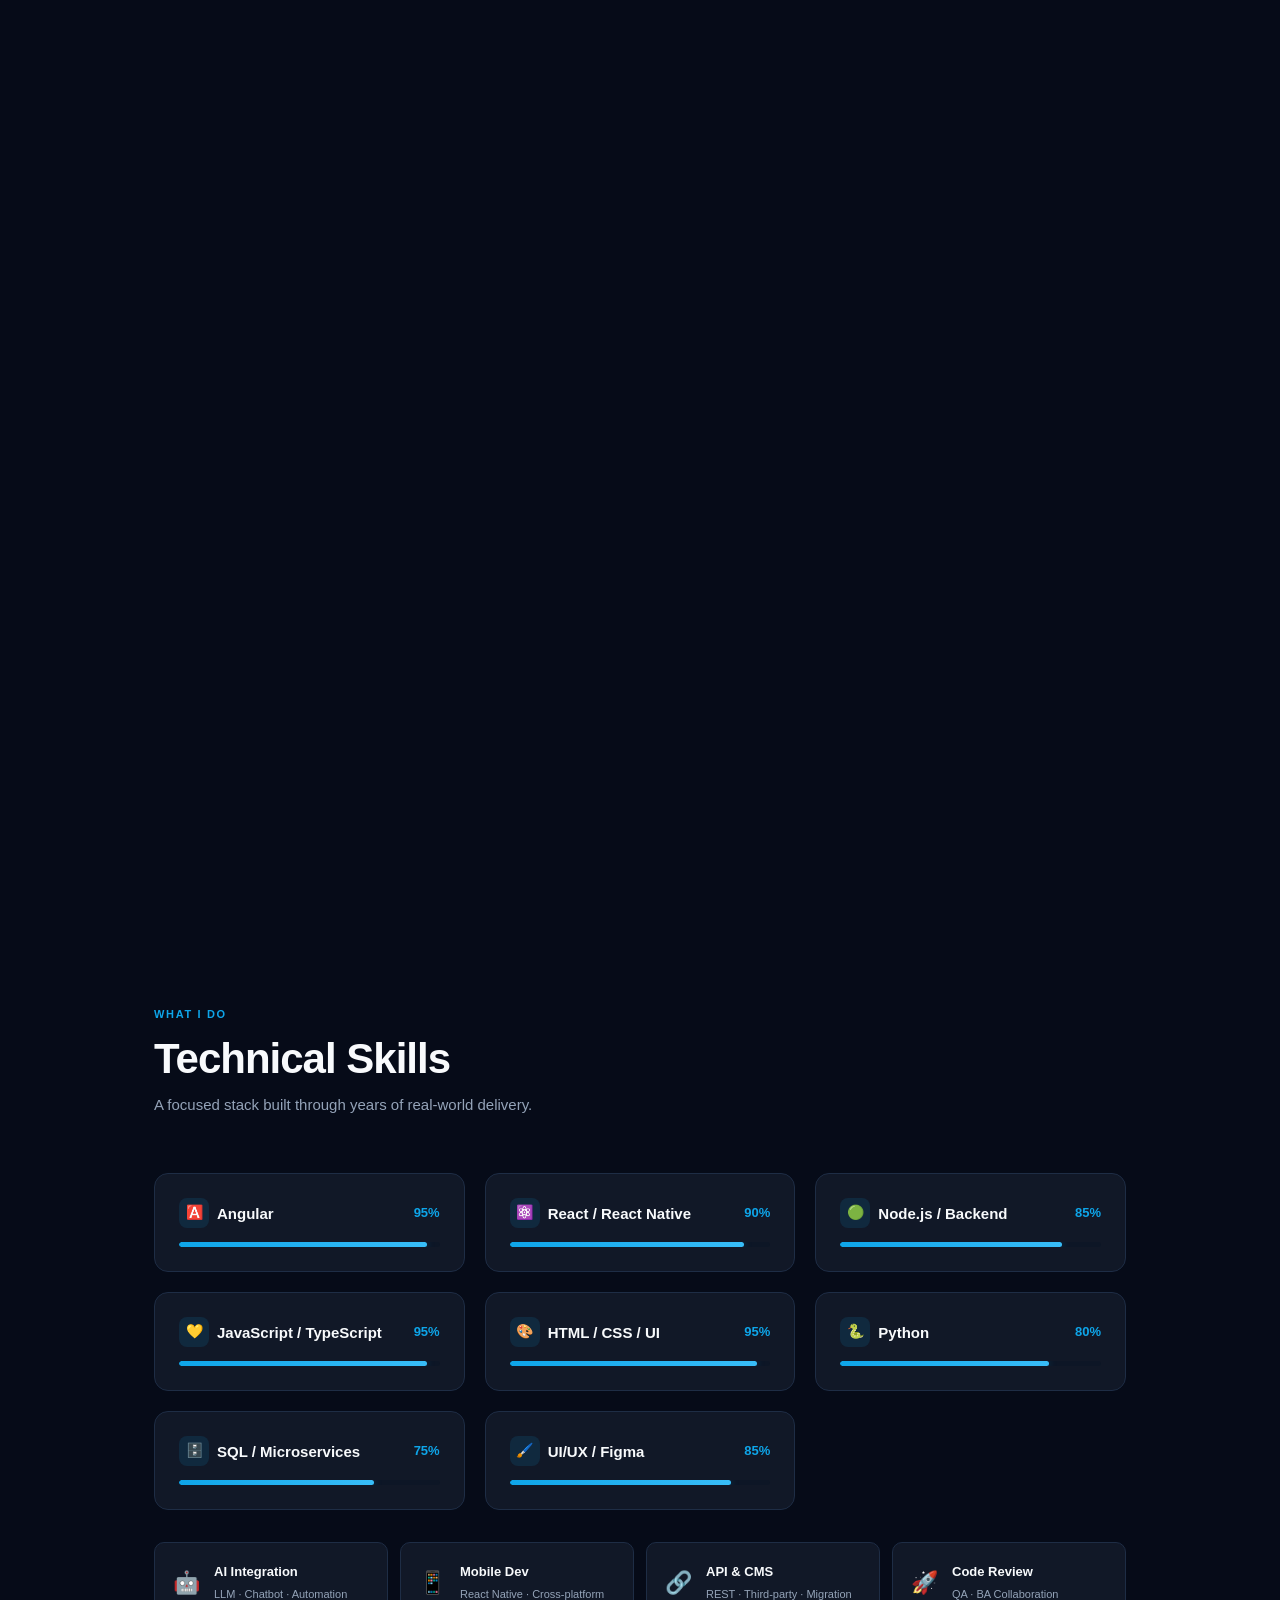
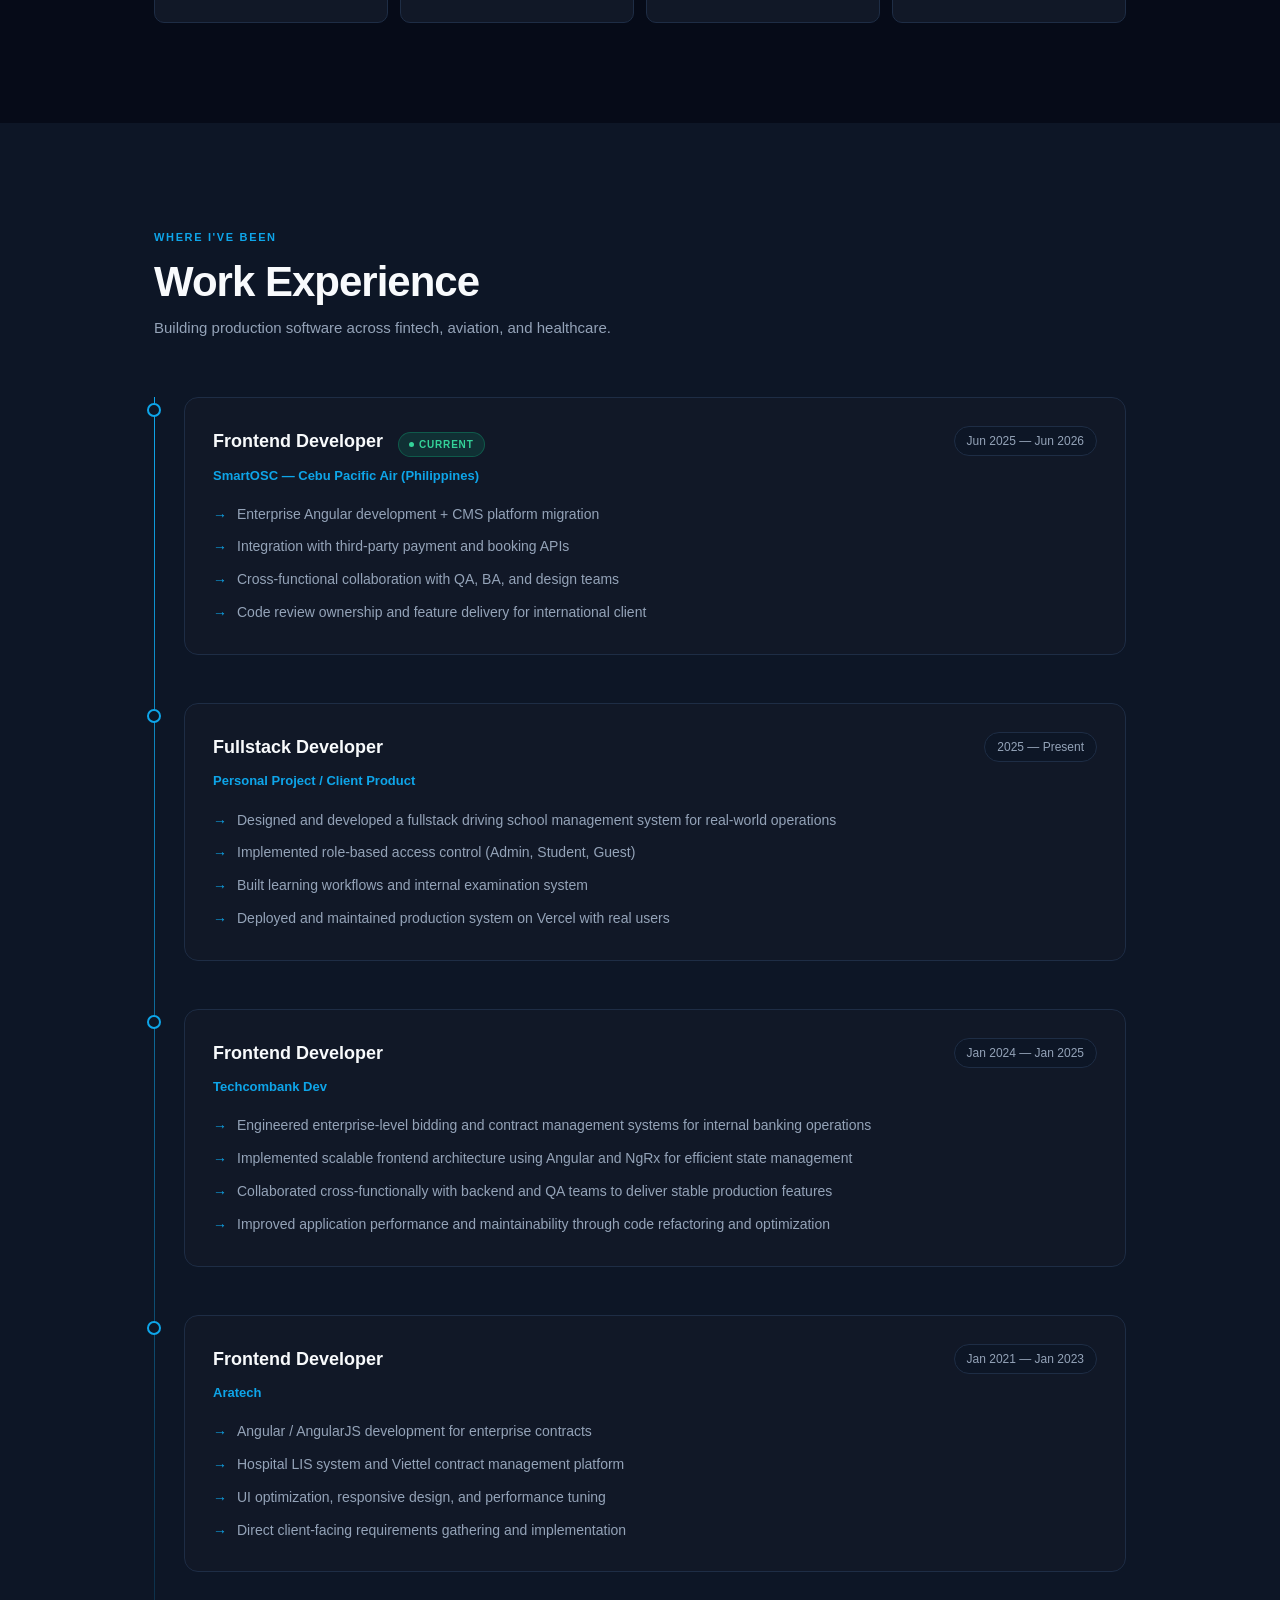
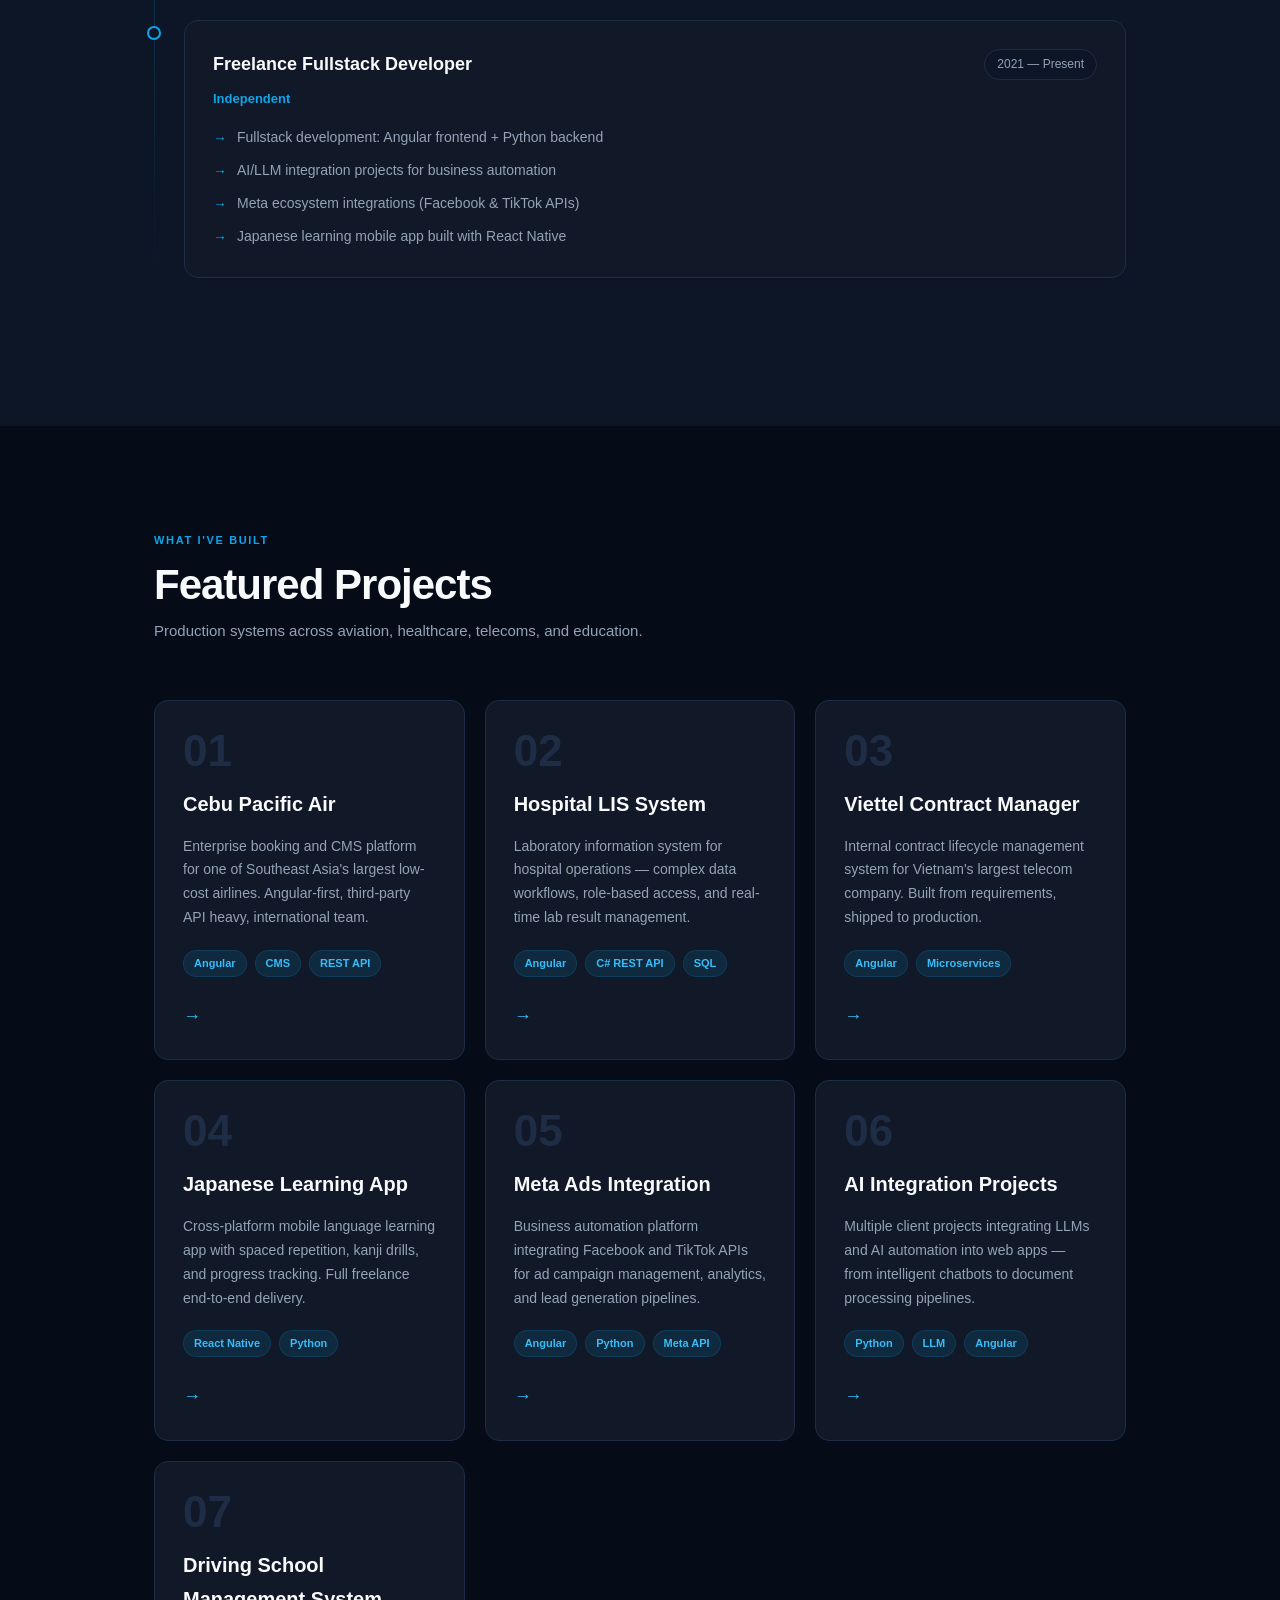
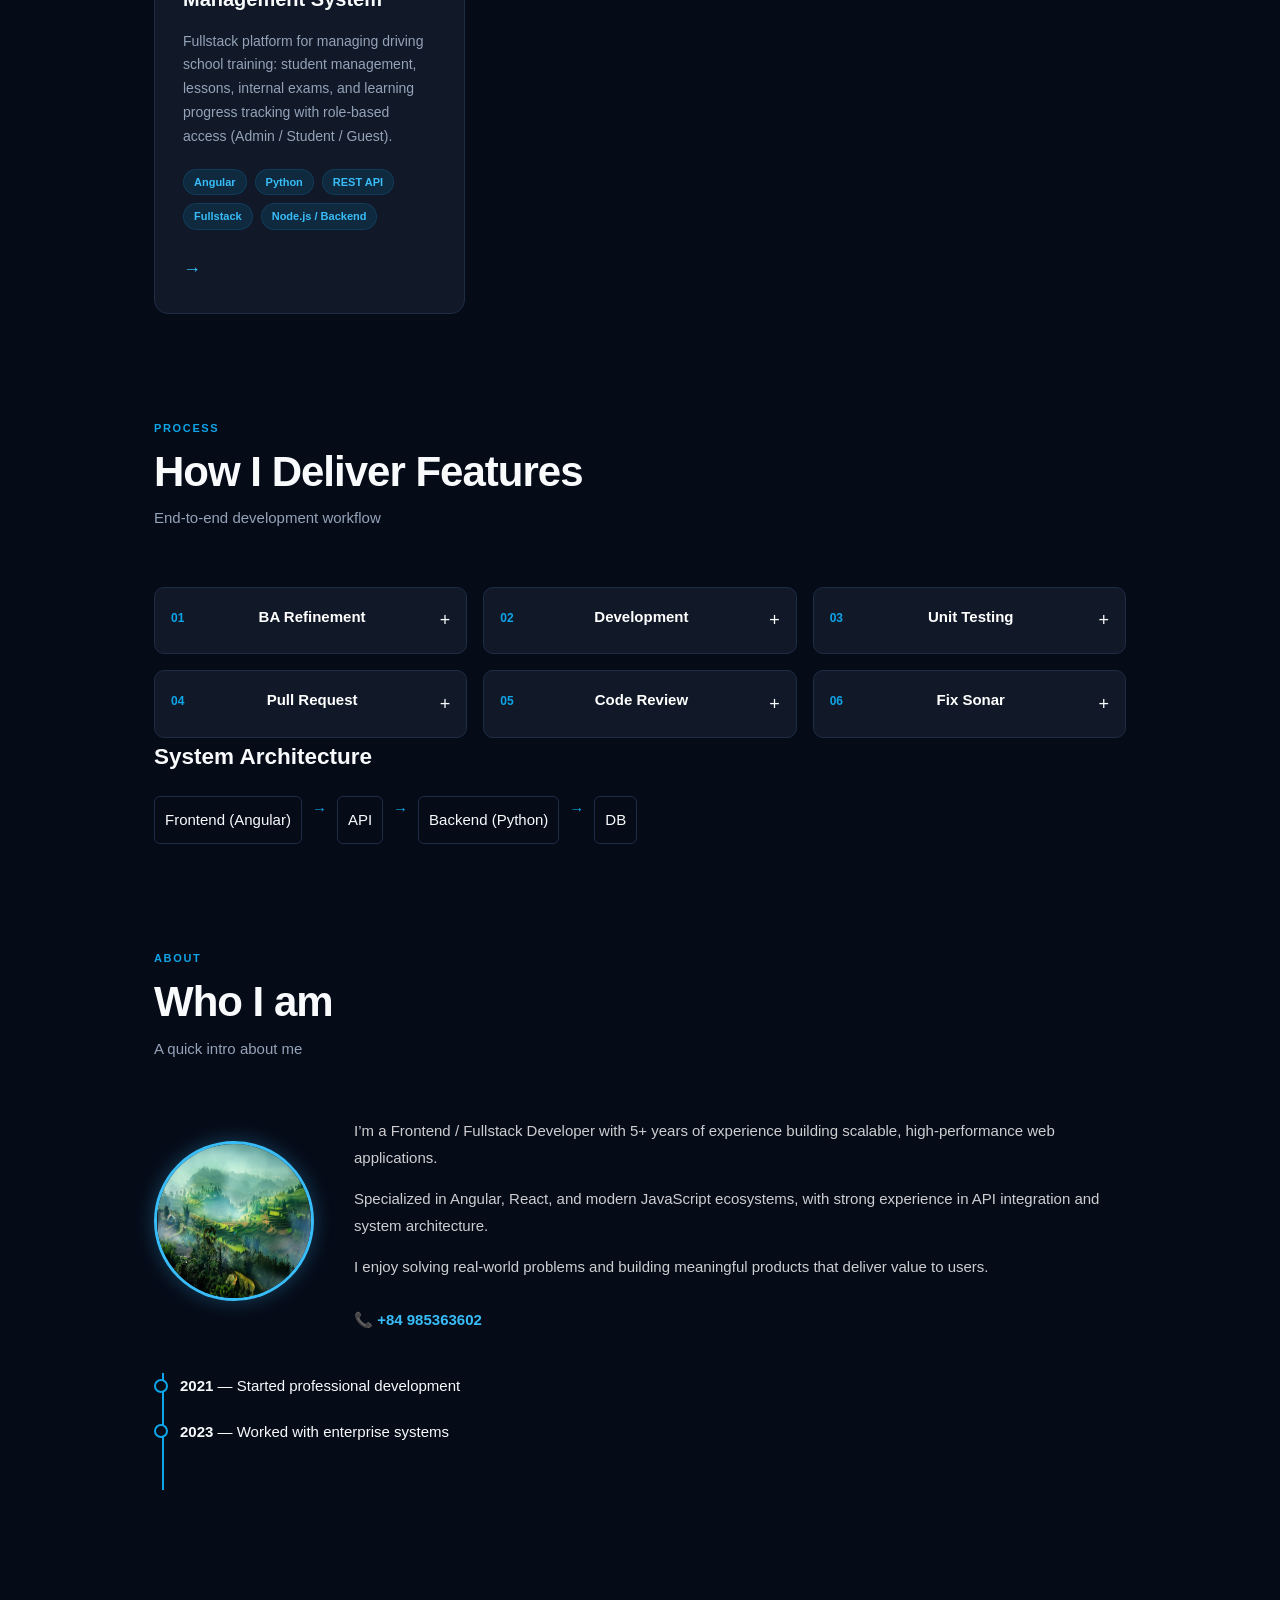
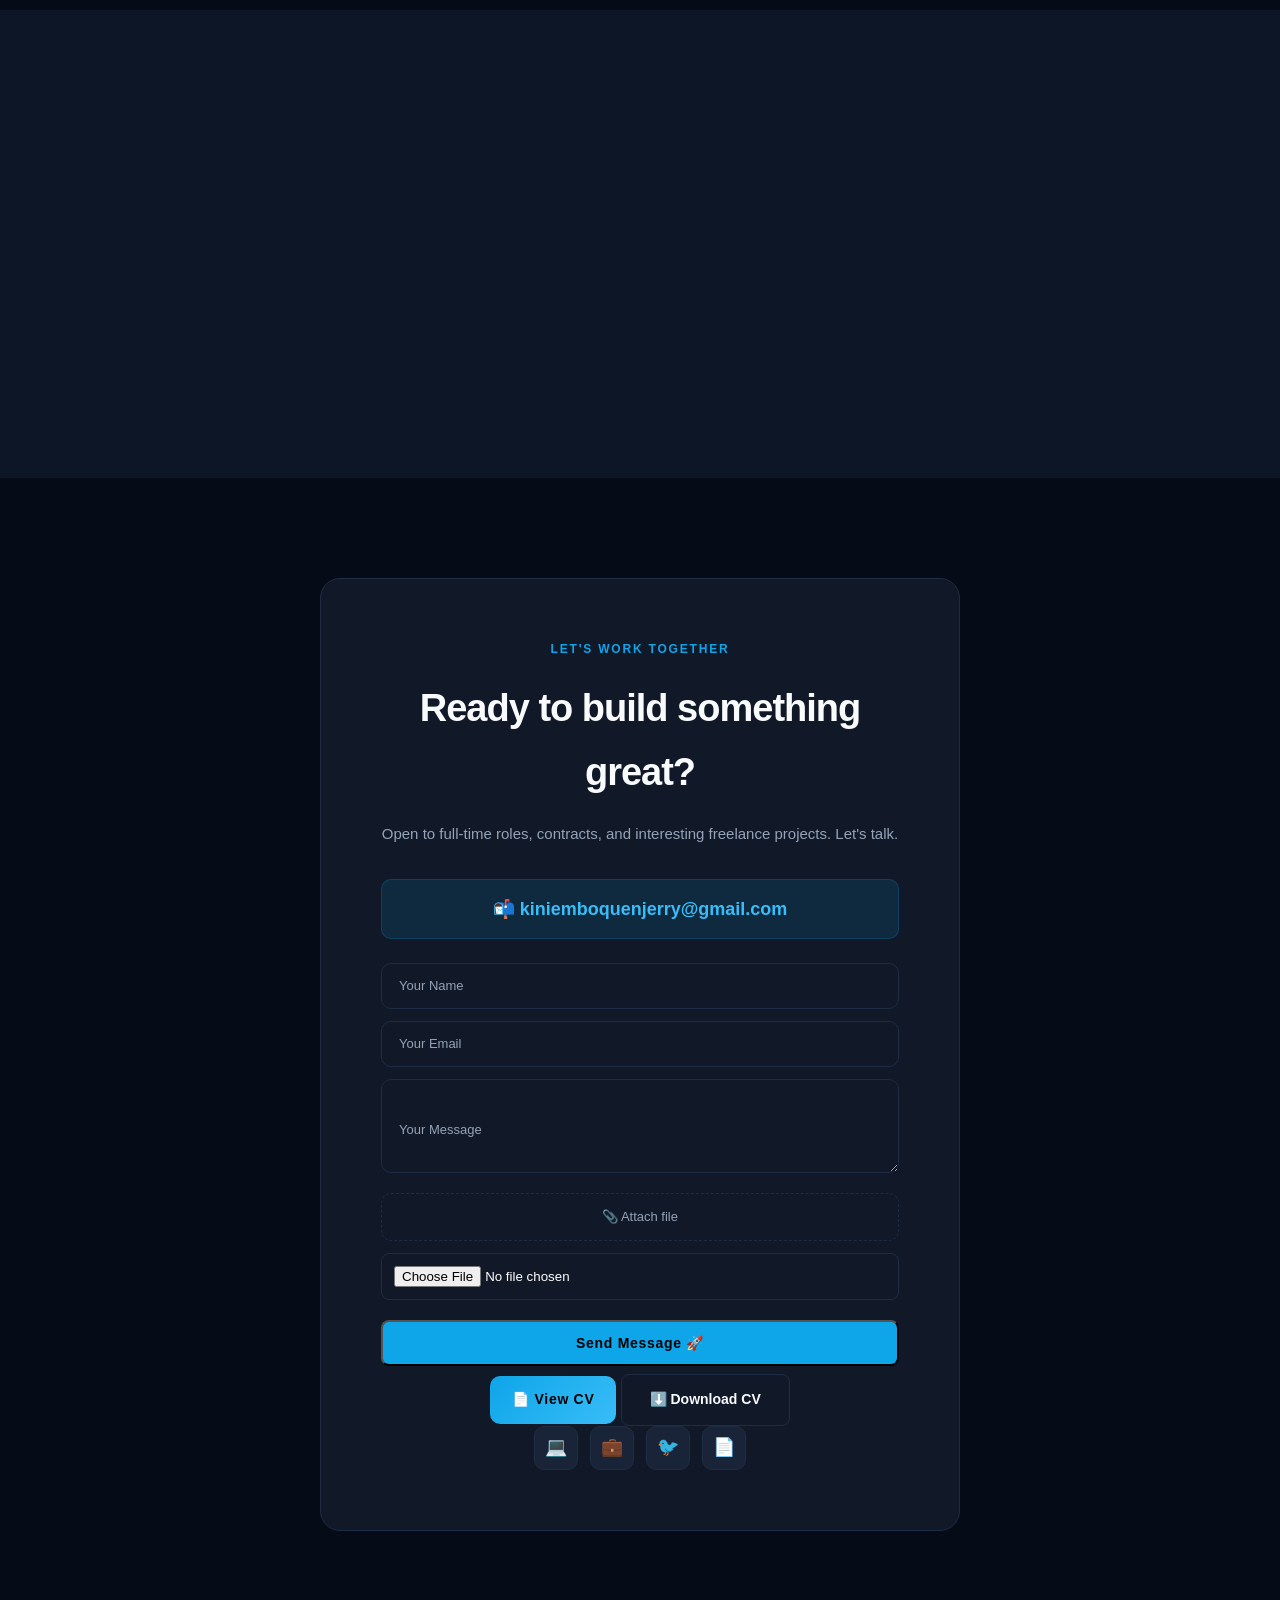
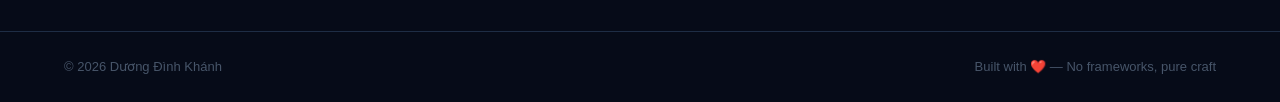
==== commit 8c5372f7: "fix: Fix not complete css CV next time complte css cv  #2" ====
--- a/index.html
+++ b/index.html
@@ -1202,8 +1202,11 @@
                      </button>
                   </form>
                   <!-- ✅ DOWNLOAD CV -->
-                  <a href="javascript:void(0)" id="openCV" class="btn-primary contact-cv">
+                  <a href="Khanh_CV.html" id="openCV" class="btn-primary contact-cv">
                      <span>📄 View CV</span>
+                  </a>
+                  <a href="./Khanh_CV.pdf" download class="btn-secondary contact-cv-download">
+                     ⬇️ Download CV
                   </a>
                   <div class="social-links">
                      <a href="https://github.com/uncleyellow" target="_blank" class="social-link"
@@ -1245,7 +1248,7 @@
             <span class="cv-close">
                &times;
             </span>
-            <iframe src="./assets/cv.pdf">
+            <iframe src="./Khanh_CV.pdf">
             </iframe>
          </div>
       </div>
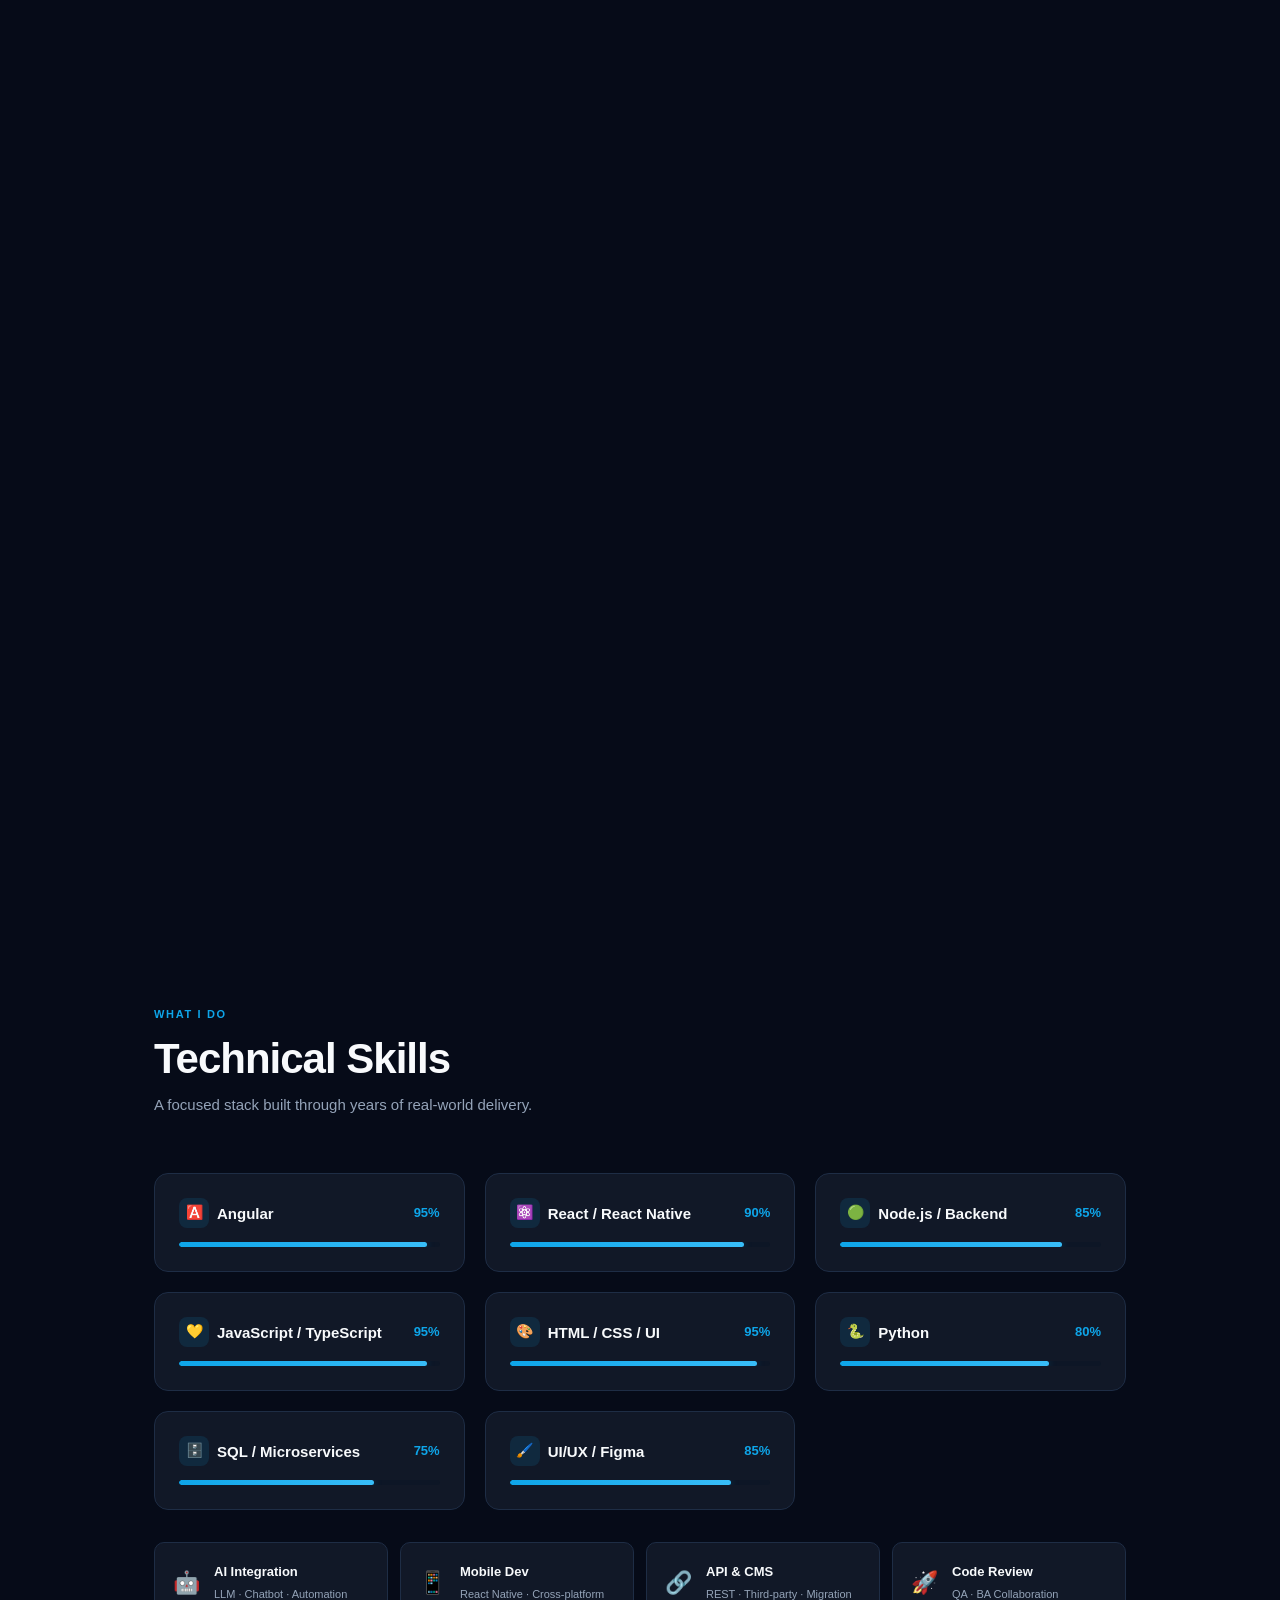
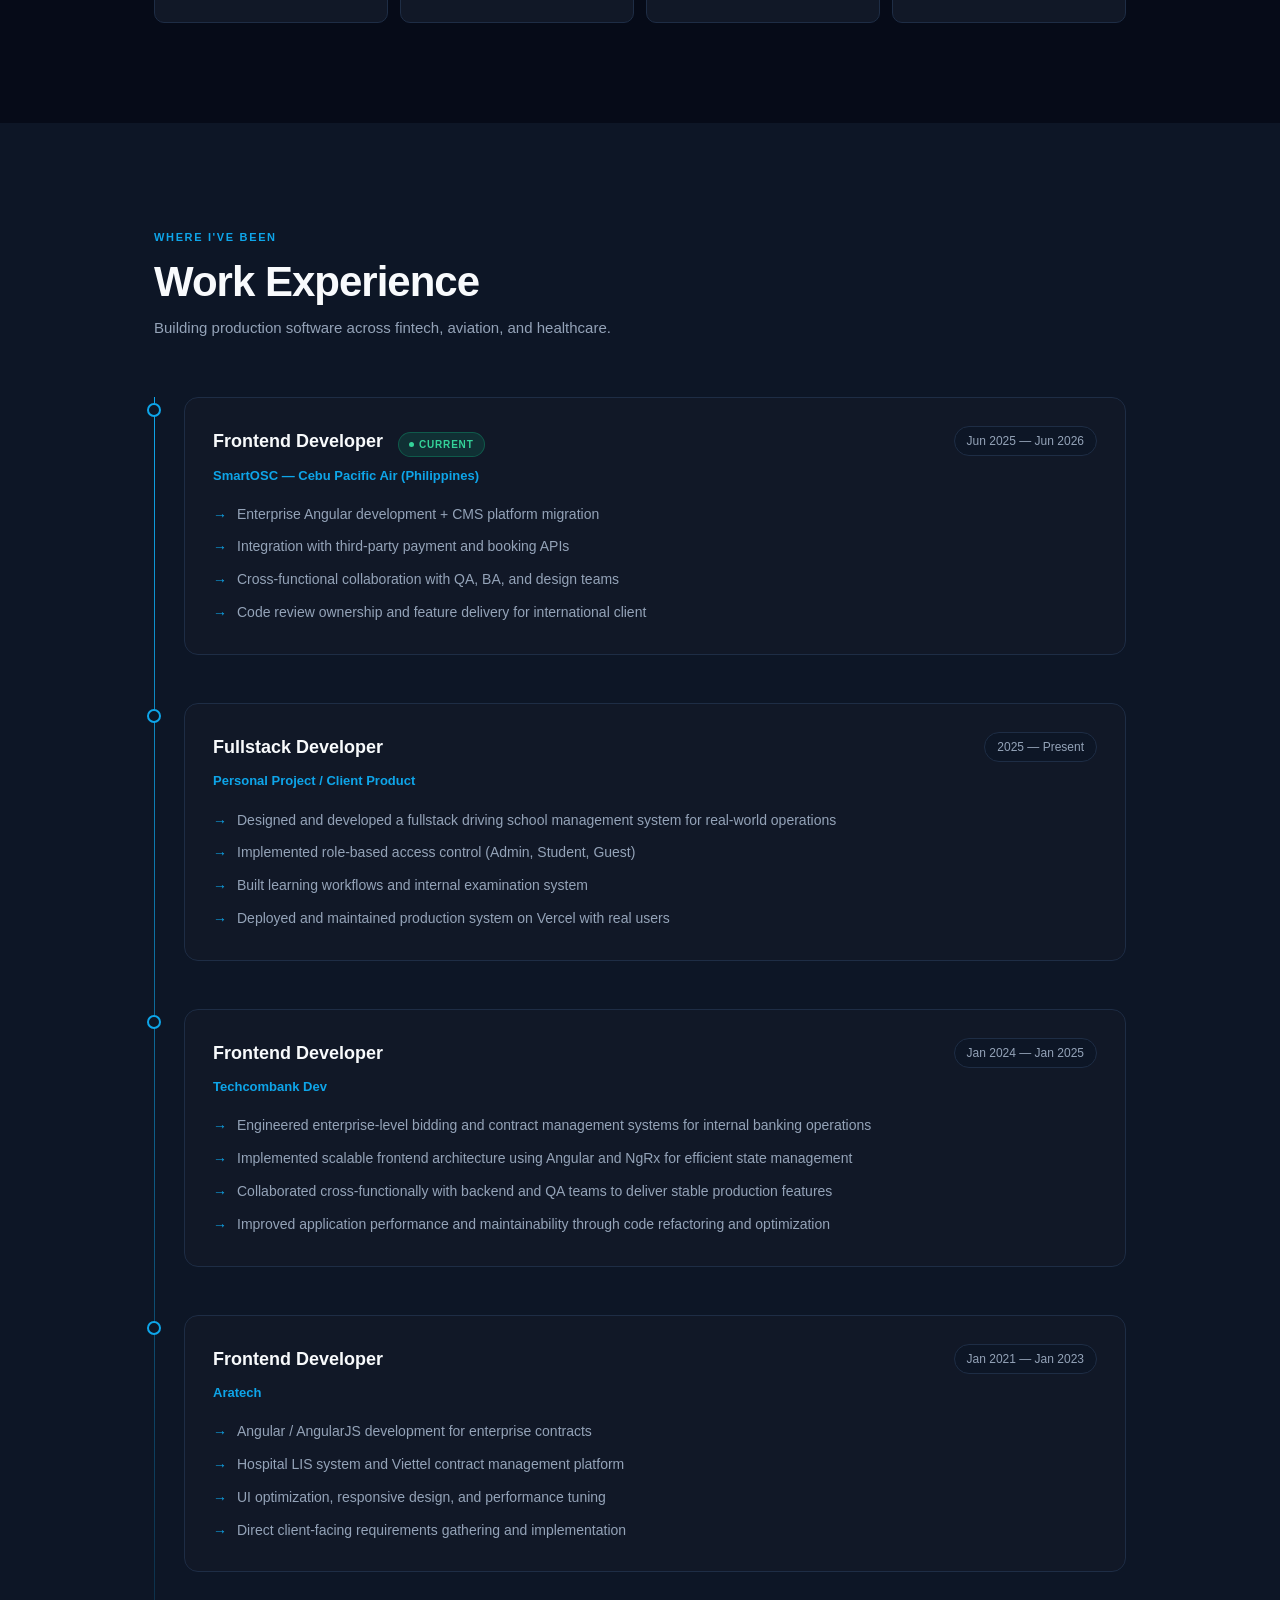
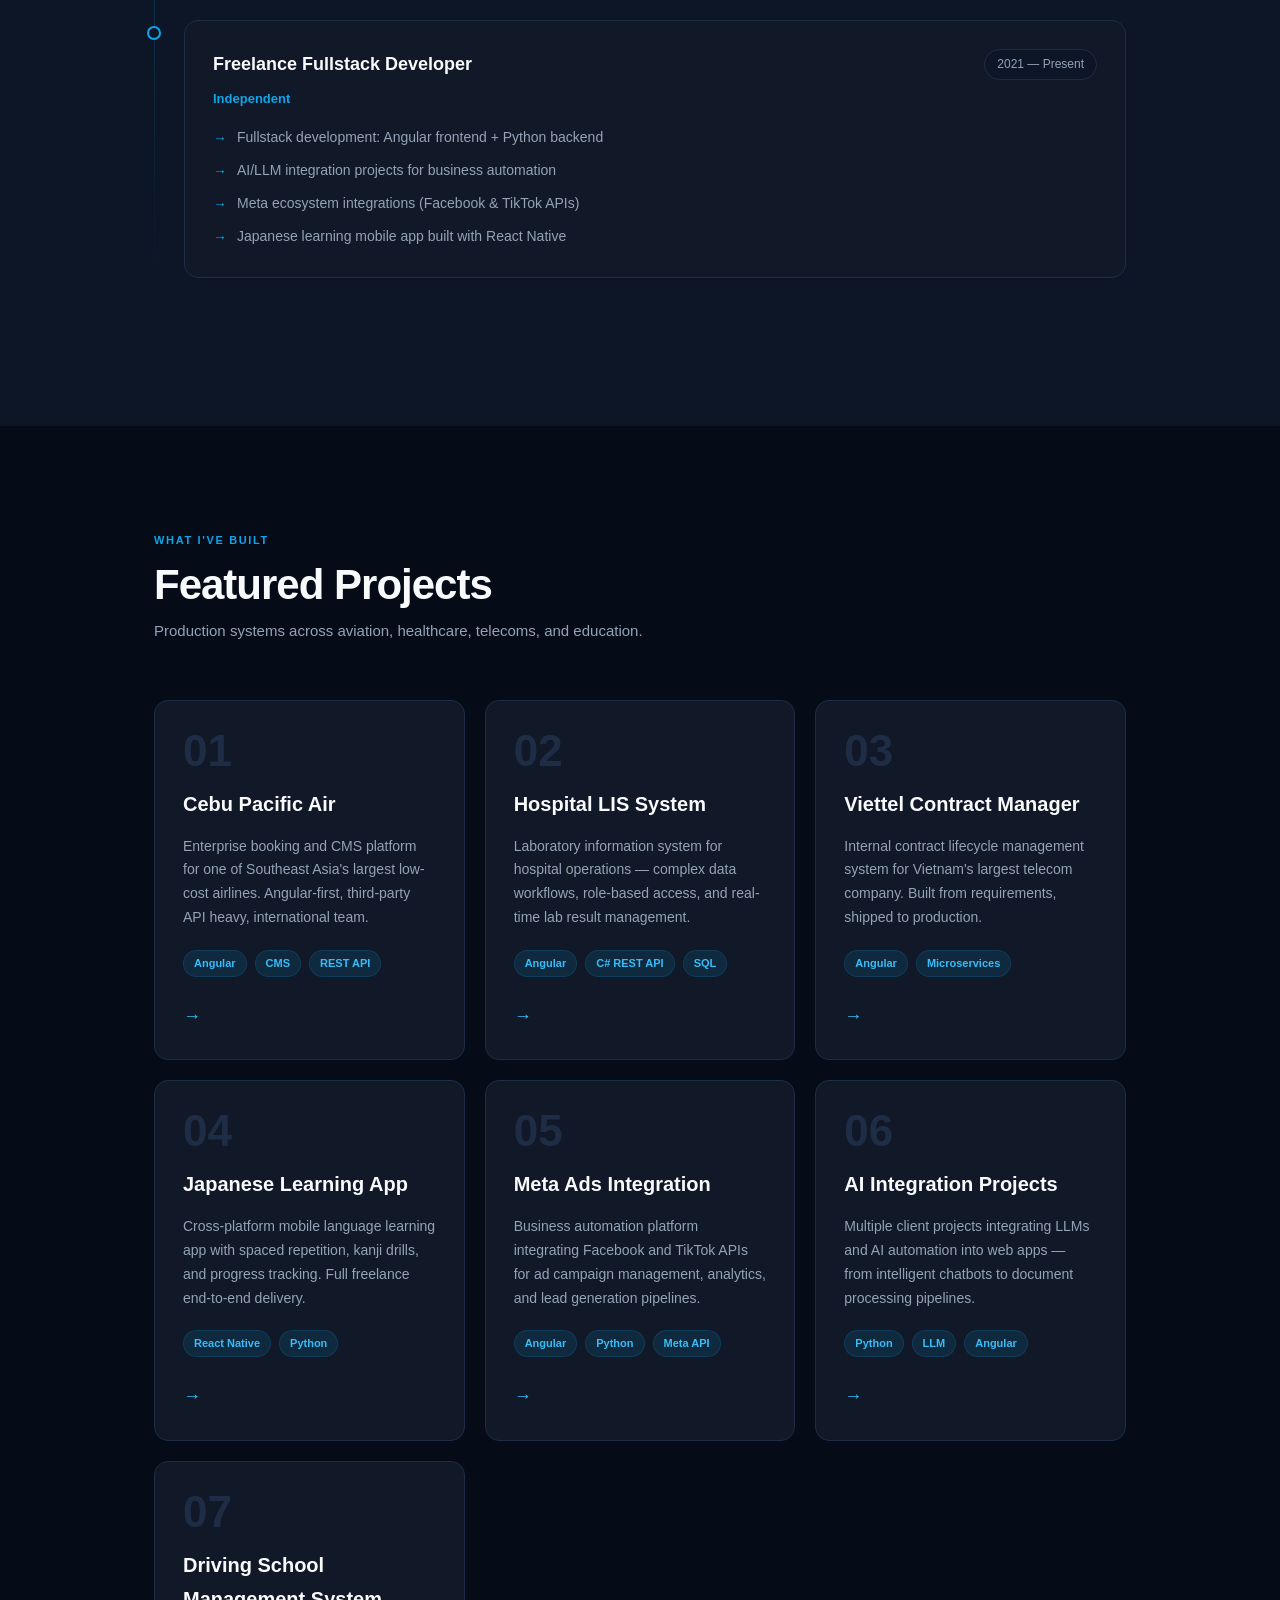
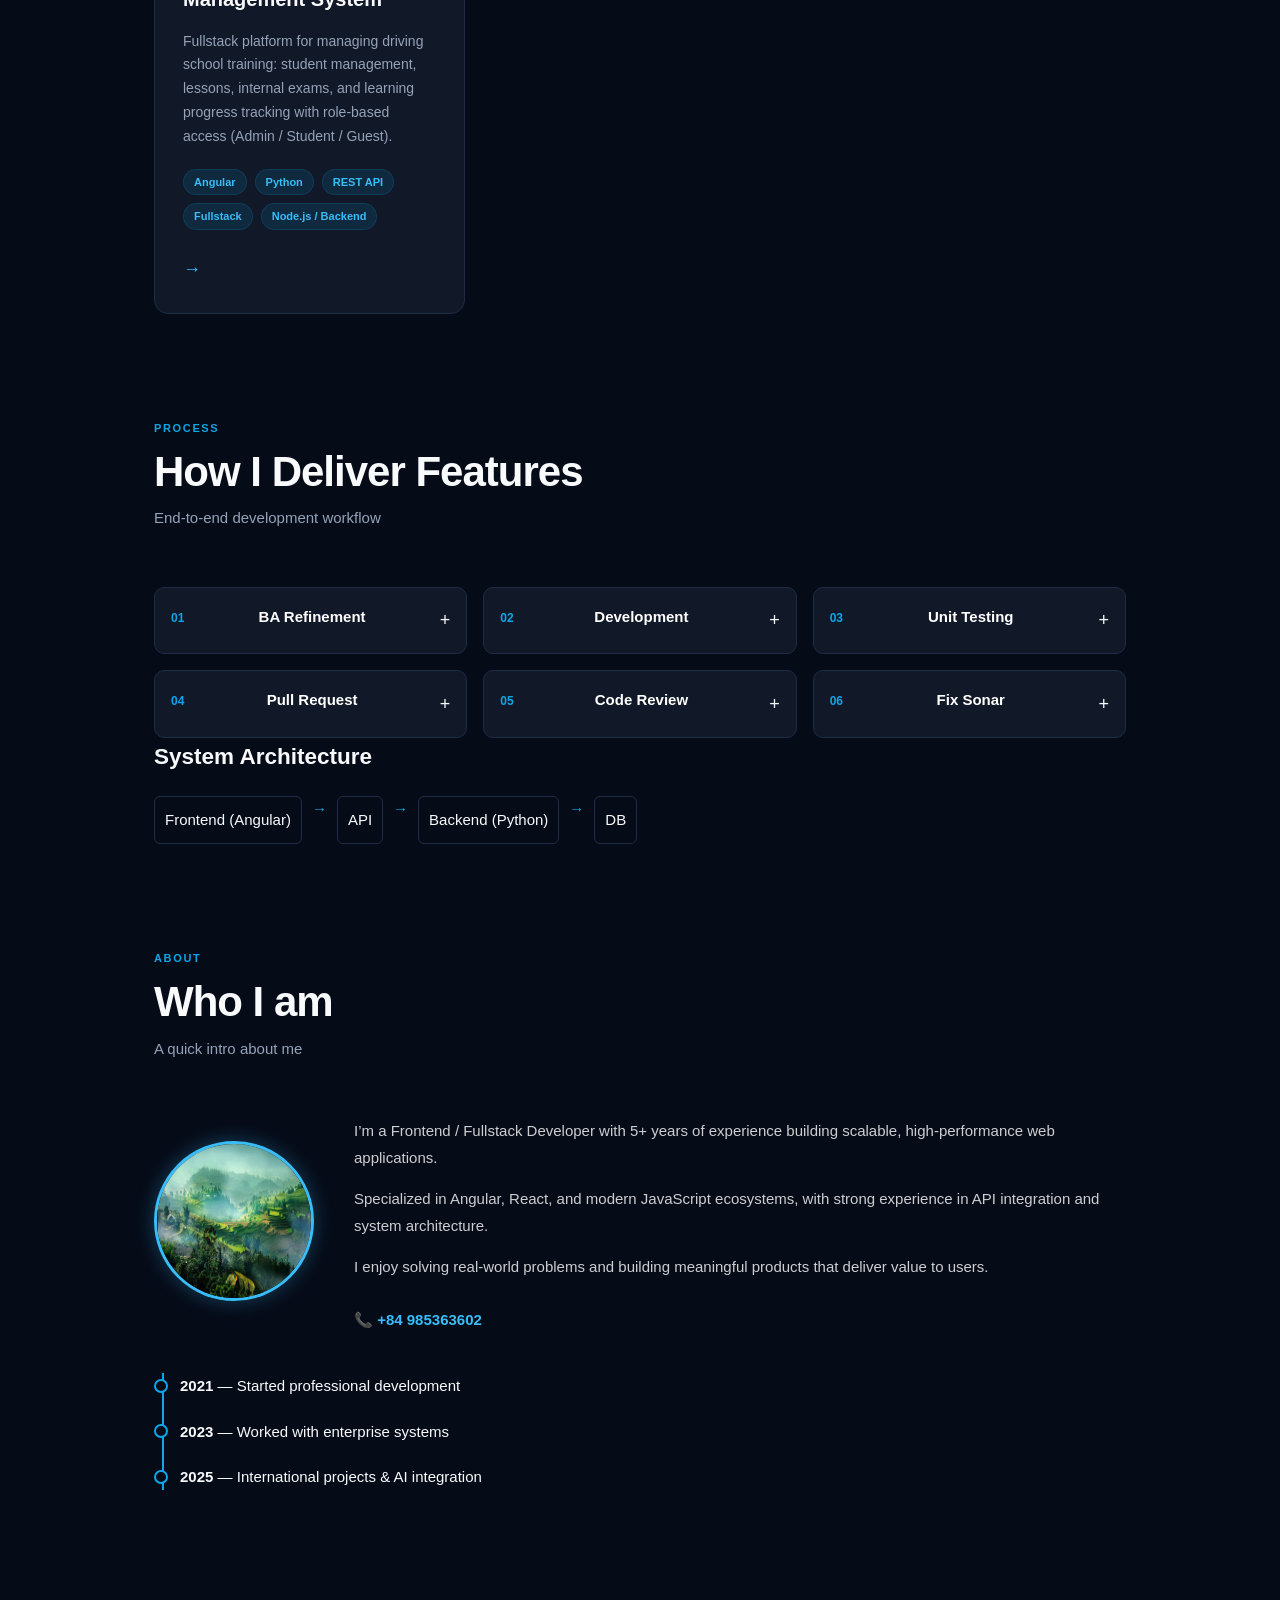
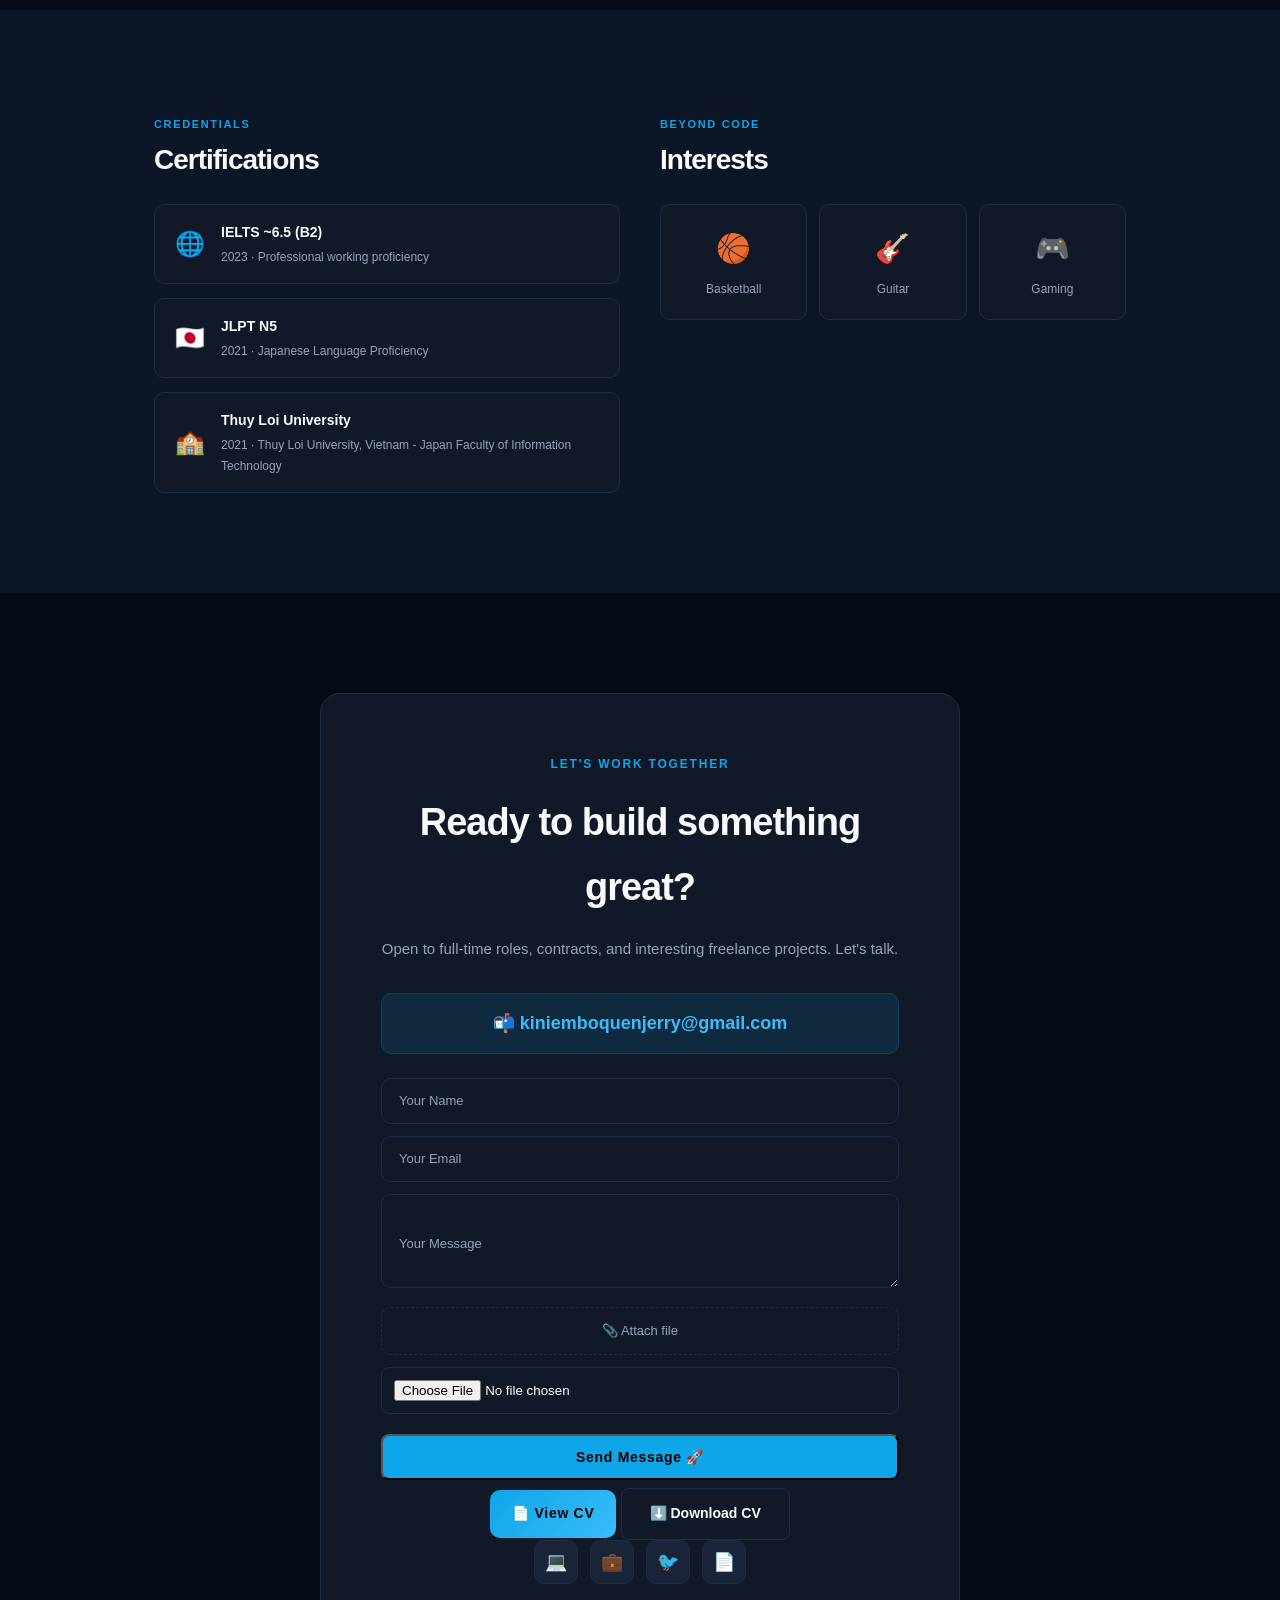
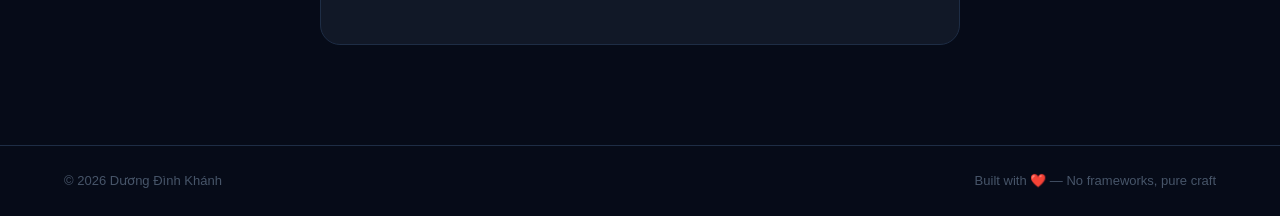
==== commit 55b67e55: "fix: Add education Add education for cv  #5" ====
--- a/index.html
+++ b/index.html
@@ -175,7 +175,7 @@
                      </div>
                      <div class="stat-item">
                         <div class="stat-number">
-                           3+
+                           5+
                         </div>
                         <div class="stat-label" data-i18n="hero.stat3">
                            Companies
@@ -1112,6 +1112,19 @@
                            </div>
                            <div class="cert-year" data-i18n="cert2.sub">
                               2021 · Japanese Language Proficiency
+                           </div>
+                        </div>
+                     </div>
+                     <div class="cert-item">
+                        <span class="cert-icon">
+                           🏫
+                        </span>
+                        <div>
+                           <div class="cert-name" data-i18n="cert3.branch">
+                              Đại học Thủy Lợi
+                           </div>
+                           <div class="cert-year" data-i18n="cert3.sub">
+                              2021 · Khoa công nghệ thông tin Việt Nhật
                            </div>
                         </div>
                      </div>
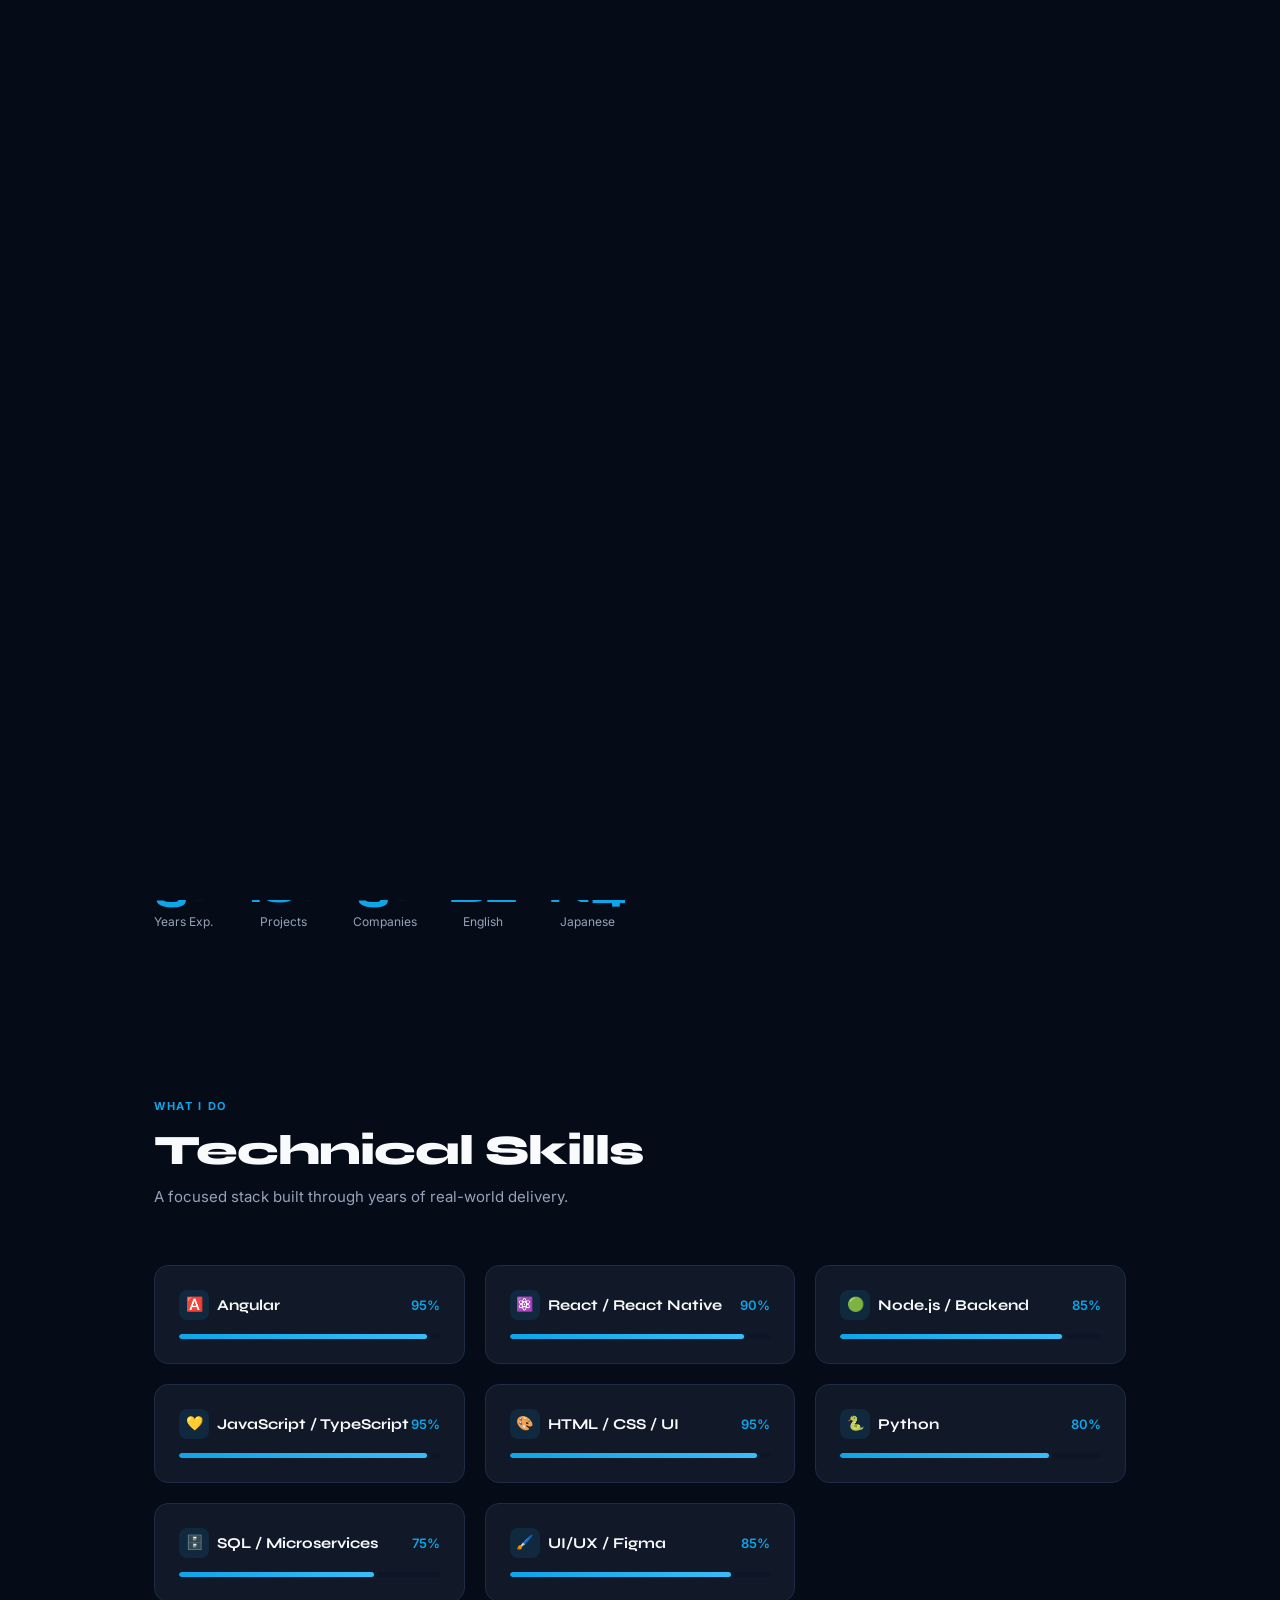
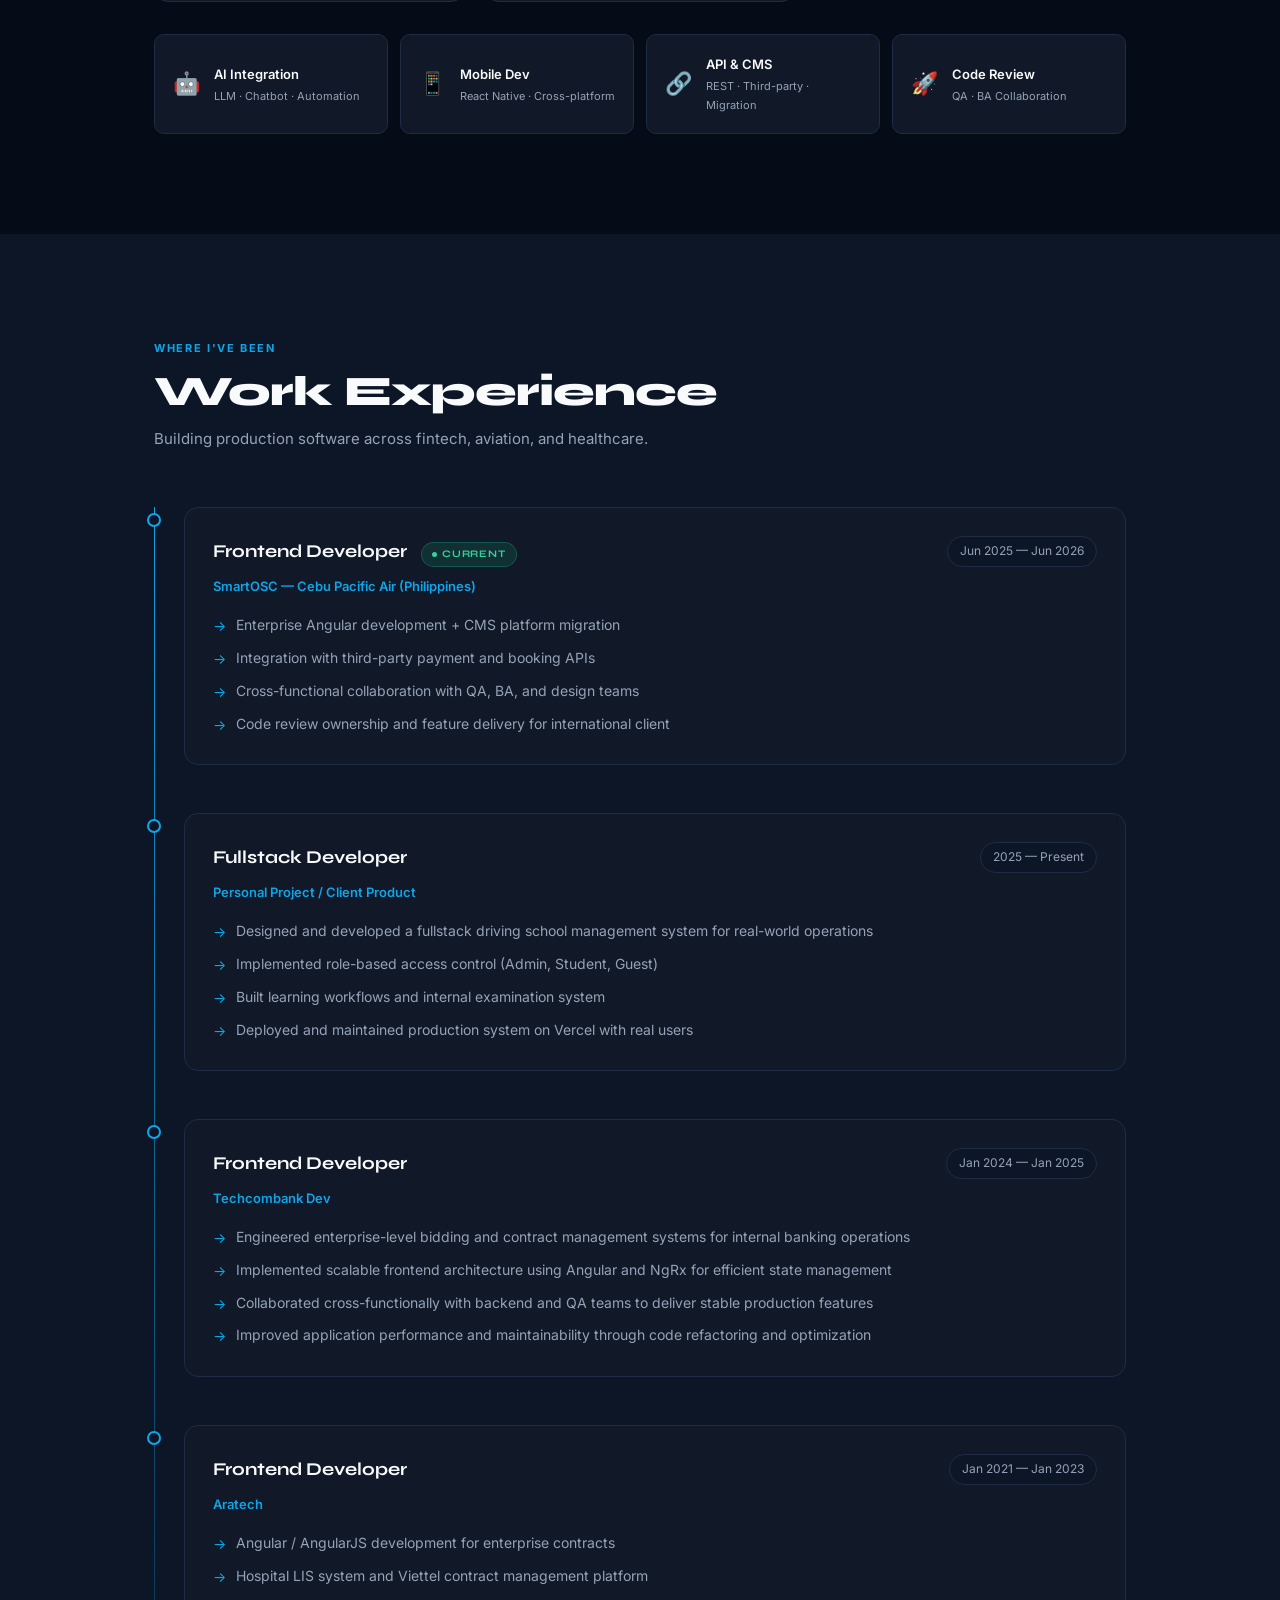
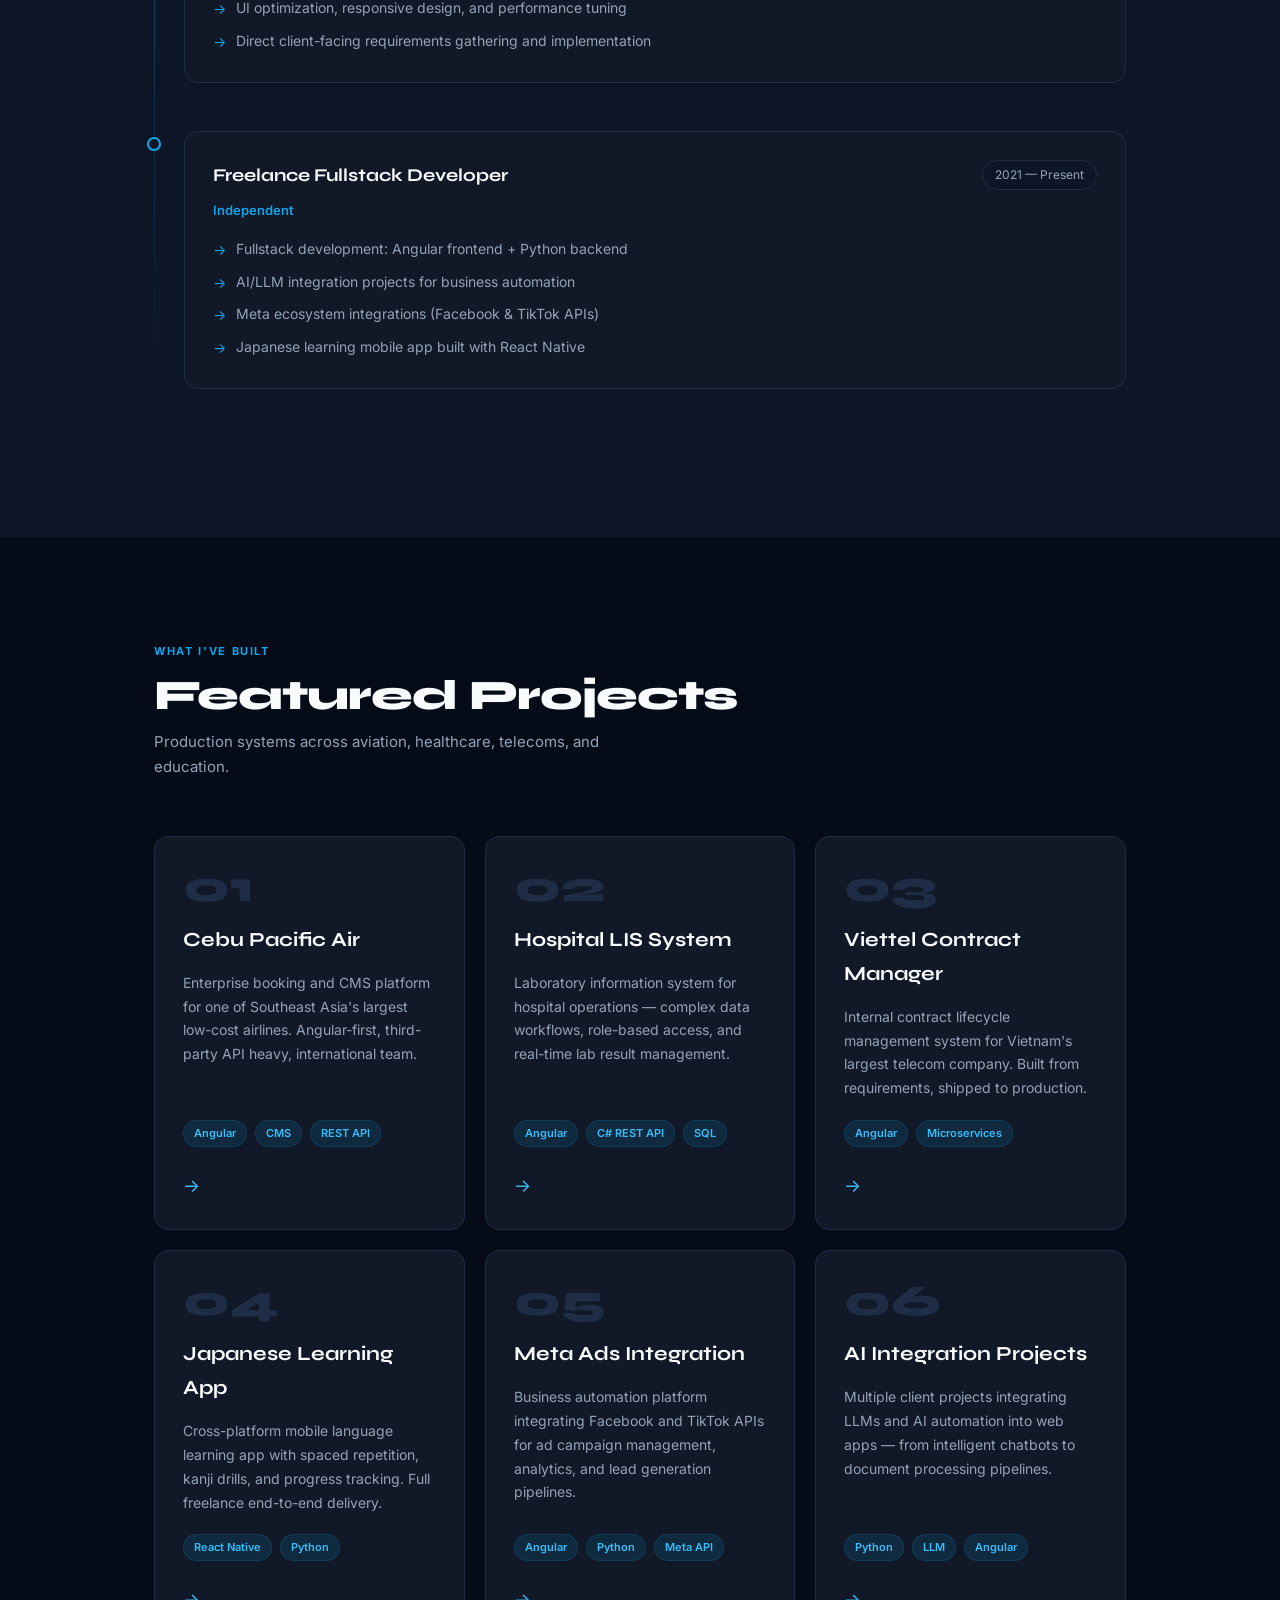
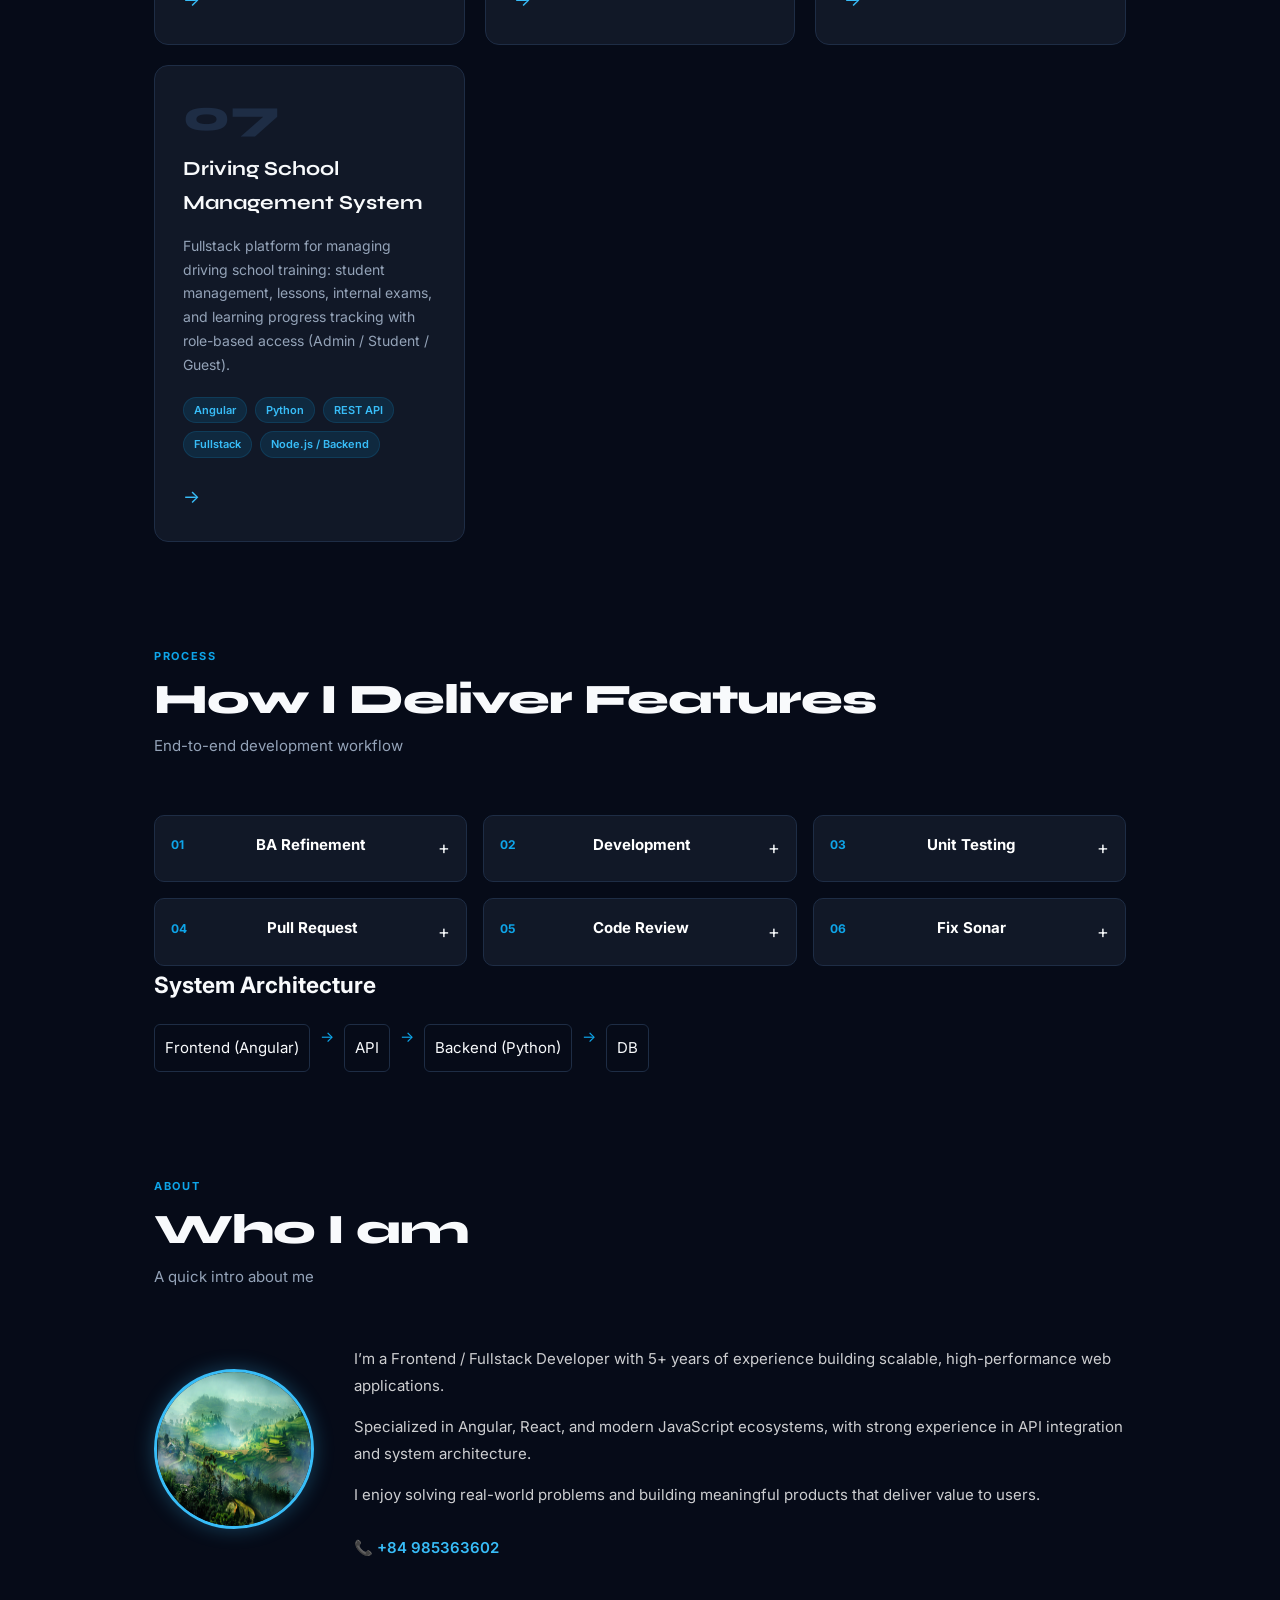
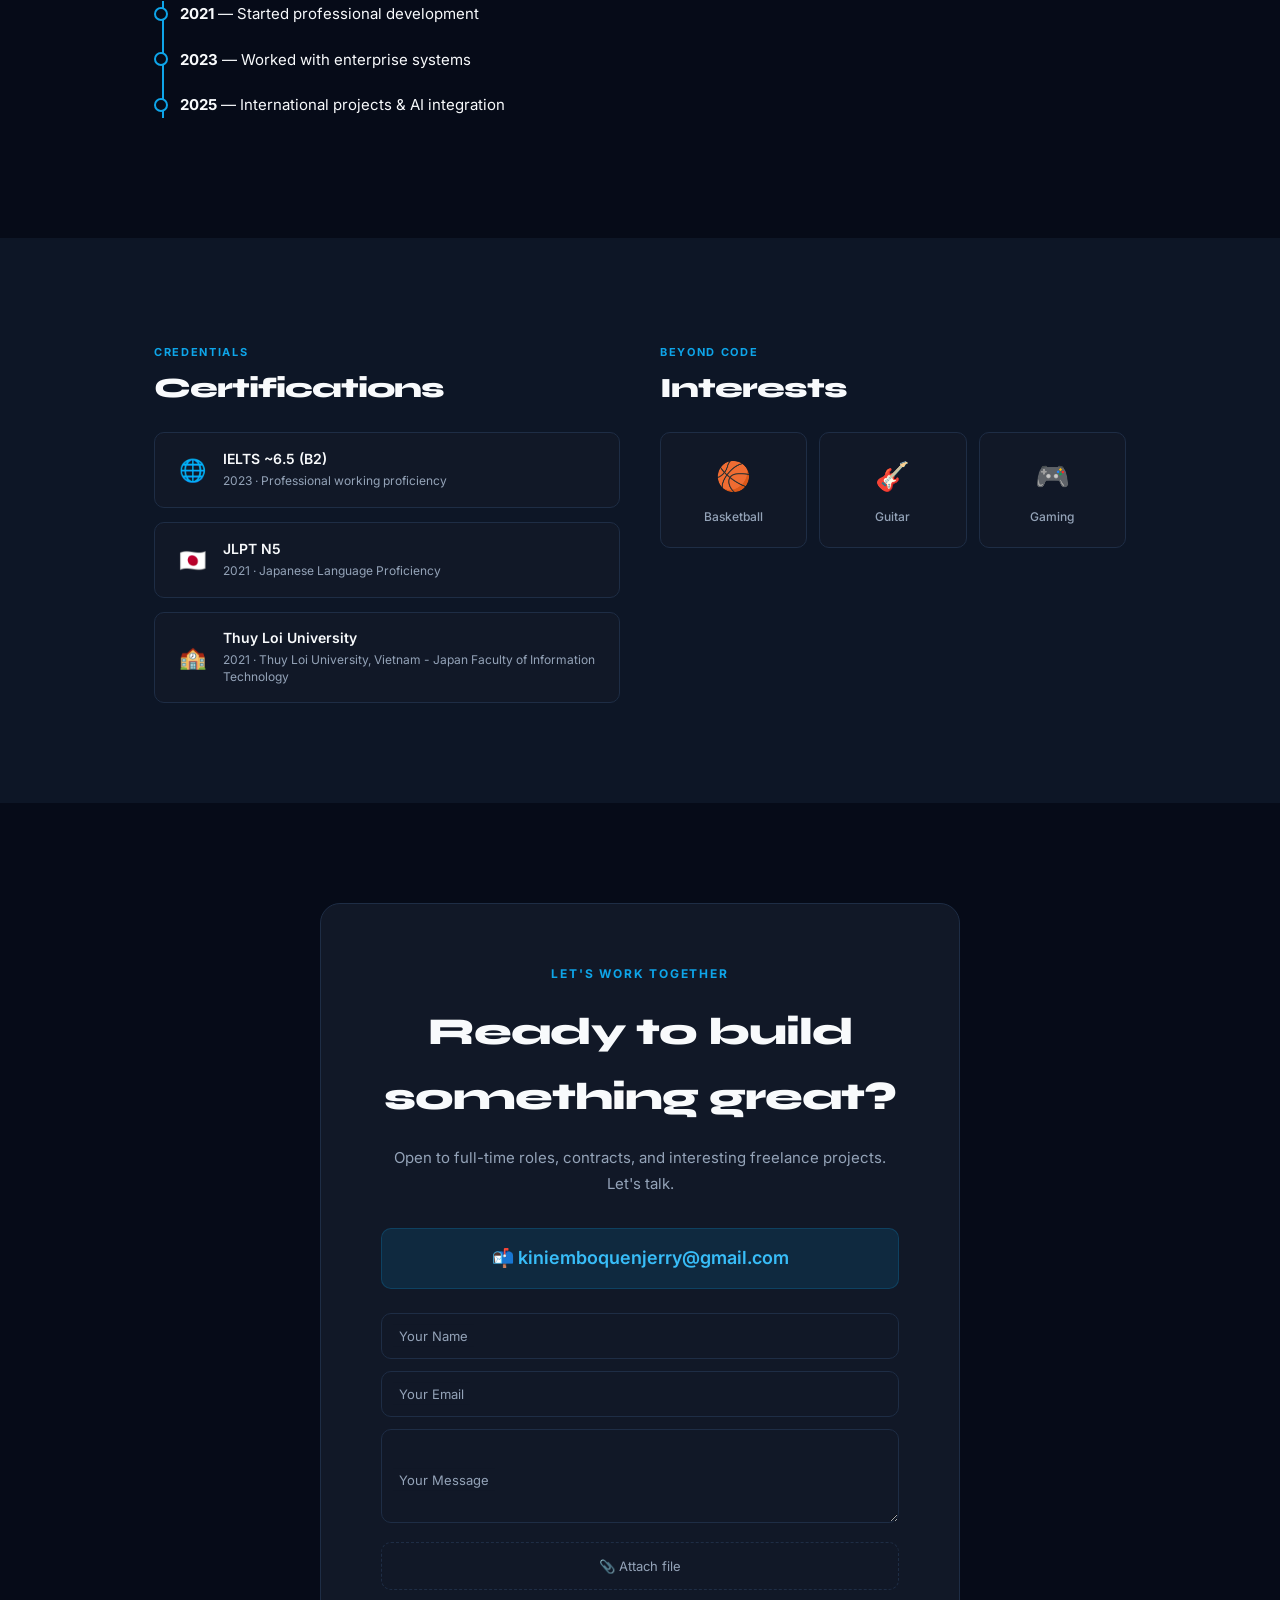
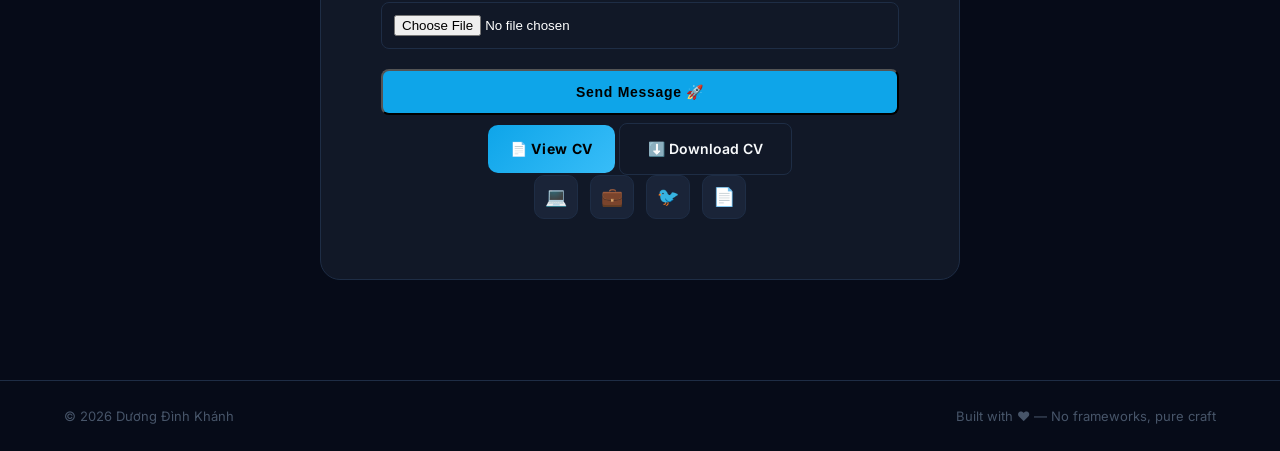
==== commit 11de1954: "fix: Fix CV file fix CV file for better look  #4" ====
--- a/index.html
+++ b/index.html
@@ -5,22 +5,70 @@
       <meta charset="UTF-8" />
       <meta name="viewport" content="width=device-width, initial-scale=1.0"
       />
-      <meta name="description" content="Frontend & Fullstack Developer portfolio - Angular, React, Python">
+      <meta name="description" content="Portfolio of Duong Dinh Khanh, a Frontend and Fullstack Developer with 5+ years of experience in Angular, React, TypeScript, Python, Node.js, and AI-powered web applications">
       <meta name="keywords" content="Frontend Developer, Angular, React, Python, Portfolio">
       <meta name="author" content="Duong Dinh Khanh">
       
-      <meta property="og:title" content="Khanh Dev Portfolio">
-      <meta property="og:description" content="Frontend & Fullstack Developer">
+      <meta property="og:title" content="Duong Dinh Khanh | Frontend & Fullstack Developer">
+      <meta property="og:description" content="Frontend and Fullstack Developer specializing in Angular, React, TypeScript, Python, Node.js, and AI-powered applications">
       <meta property="og:image" content="./assets/img/avatar.jpg">
       <meta property="og:type" content="website">
+
+      <!-- Twitter / X Card -->
+      <meta name="twitter:card" content="summary_large_image" />
+      <meta name="twitter:title" content="Duong Dinh Khanh | Frontend & Fullstack Developer" />
+      <meta
+         name="twitter:description"
+         content="Frontend and Fullstack Developer specializing in Angular, React, TypeScript, Python, Node.js, and AI-powered applications."
+      />
+      <meta name="twitter:image" content="https://uncleyellow.github.io/portfolio/assets/img/avatar.jpg" />
+      
+      <!-- Theme -->
+      <meta name="theme-color" content="#0B1629" />
+
       <title>
-         Portfolio — Frontend / Fullstack Developer
+         Duong Dinh Khanh | Frontend & Fullstack Developer
       </title>
       <link rel="preconnect" href="https://fonts.googleapis.com">
-      <link rel="preconnect" href="https://fonts.googleapis.com/css2?family=Syne:wght@400;600;700;800&family=Inter:wght@300;400;500;600&display=swap"
-      rel="stylesheet">
+      <link rel="preconnect" href="https://fonts.gstatic.com" crossorigin>
+      <link href="https://fonts.googleapis.com/css2?family=Syne:wght@400;600;700;800&family=Inter:wght@300;400;500;600&display=swap" rel="stylesheet">
+
       <link rel="stylesheet" href="./assets/css/main.css">
       <link rel="icon" href="./assets/img/favicon.ico">
+      
+      <!-- Structured Data -->
+      <script type="application/ld+json">
+      {
+         "@context": "https://schema.org",
+         "@type": "Person",
+         "name": "Duong Dinh Khanh",
+         "jobTitle": "Frontend / Fullstack Developer",
+         "url": "https://uncleyellow.github.io/portfolio/",
+         "image": "https://uncleyellow.github.io/portfolio/assets/img/avatar.jpg",
+         "email": "mailto:kiniemboquenjerry@gmail.com",
+         "telephone": "+84 985 363 602",
+         "address": {
+            "@type": "PostalAddress",
+            "addressLocality": "Ha Noi",
+            "addressCountry": "VN"
+         },
+         "sameAs": [
+            "https://github.com/uncleyellow"
+         ],
+         "knowsAbout": [
+            "Angular",
+            "React",
+            "TypeScript",
+            "JavaScript",
+            "Python",
+            "Node.js",
+            "Frontend Development",
+            "Fullstack Development",
+            "AI Integration",
+            "REST API"
+         ]
+      }
+      </script>
    </head>
    
    <body>
@@ -119,6 +167,7 @@
                      </span>
                   </div>
                   <h1 class="hero-name">
+                     <span>Duong Dinh Khanh</span>
                      <span data-i18n="hero.title1">
                         Frontend &
                      </span>
--- a/assets/css/main.css
+++ b/assets/css/main.css
@@ -816,34 +816,54 @@
   gap:40px;
 }
 .cert-list {
-  display:flex;
-  flex-direction:column;
-  gap:14px;
-}
+  display: flex;
+  flex-direction: column;
+  gap: 14px;
+}
+
 .cert-item {
-  display:flex;
-  align-items:center;
-  gap:16px;
-  background:var(--card);
-  border:1px solid var(--border);
-  border-radius:10px;
-  padding:16px 20px;
-  transition:border-color 0.3s;
-}
+  display: flex;
+  align-items: center;
+  gap: 14px;
+  background: var(--card);
+  border: 1px solid var(--border);
+  border-radius: 10px;
+  padding: 16px 20px;
+  min-height: 76px;
+  transition: border-color 0.3s;
+}
+
 .cert-item:hover {
-  border-color:rgba(14,165,233,0.3);
-}
+  border-color: rgba(14, 165, 233, 0.3);
+}
+
 .cert-icon {
-  font-size:24px;
-}
+  width: 34px;
+  height: 34px;
+  min-width: 34px;
+  display: flex;
+  align-items: center;
+  justify-content: center;
+  font-size: 22px;
+  line-height: 1;
+}
+
+.cert-item > div:last-child {
+  flex: 1;
+  min-width: 0;
+}
+
 .cert-name {
-  font-weight:600;
-  font-size:14px;
-}
+  font-weight: 600;
+  font-size: 14px;
+  line-height: 1.35;
+}
+
 .cert-year {
-  font-size:12px;
-  color:var(--muted);
-  margin-top:2px;
+  font-size: 12px;
+  color: var(--muted);
+  margin-top: 3px;
+  line-height: 1.45;
 }
 .interest-grid {
   display:grid;
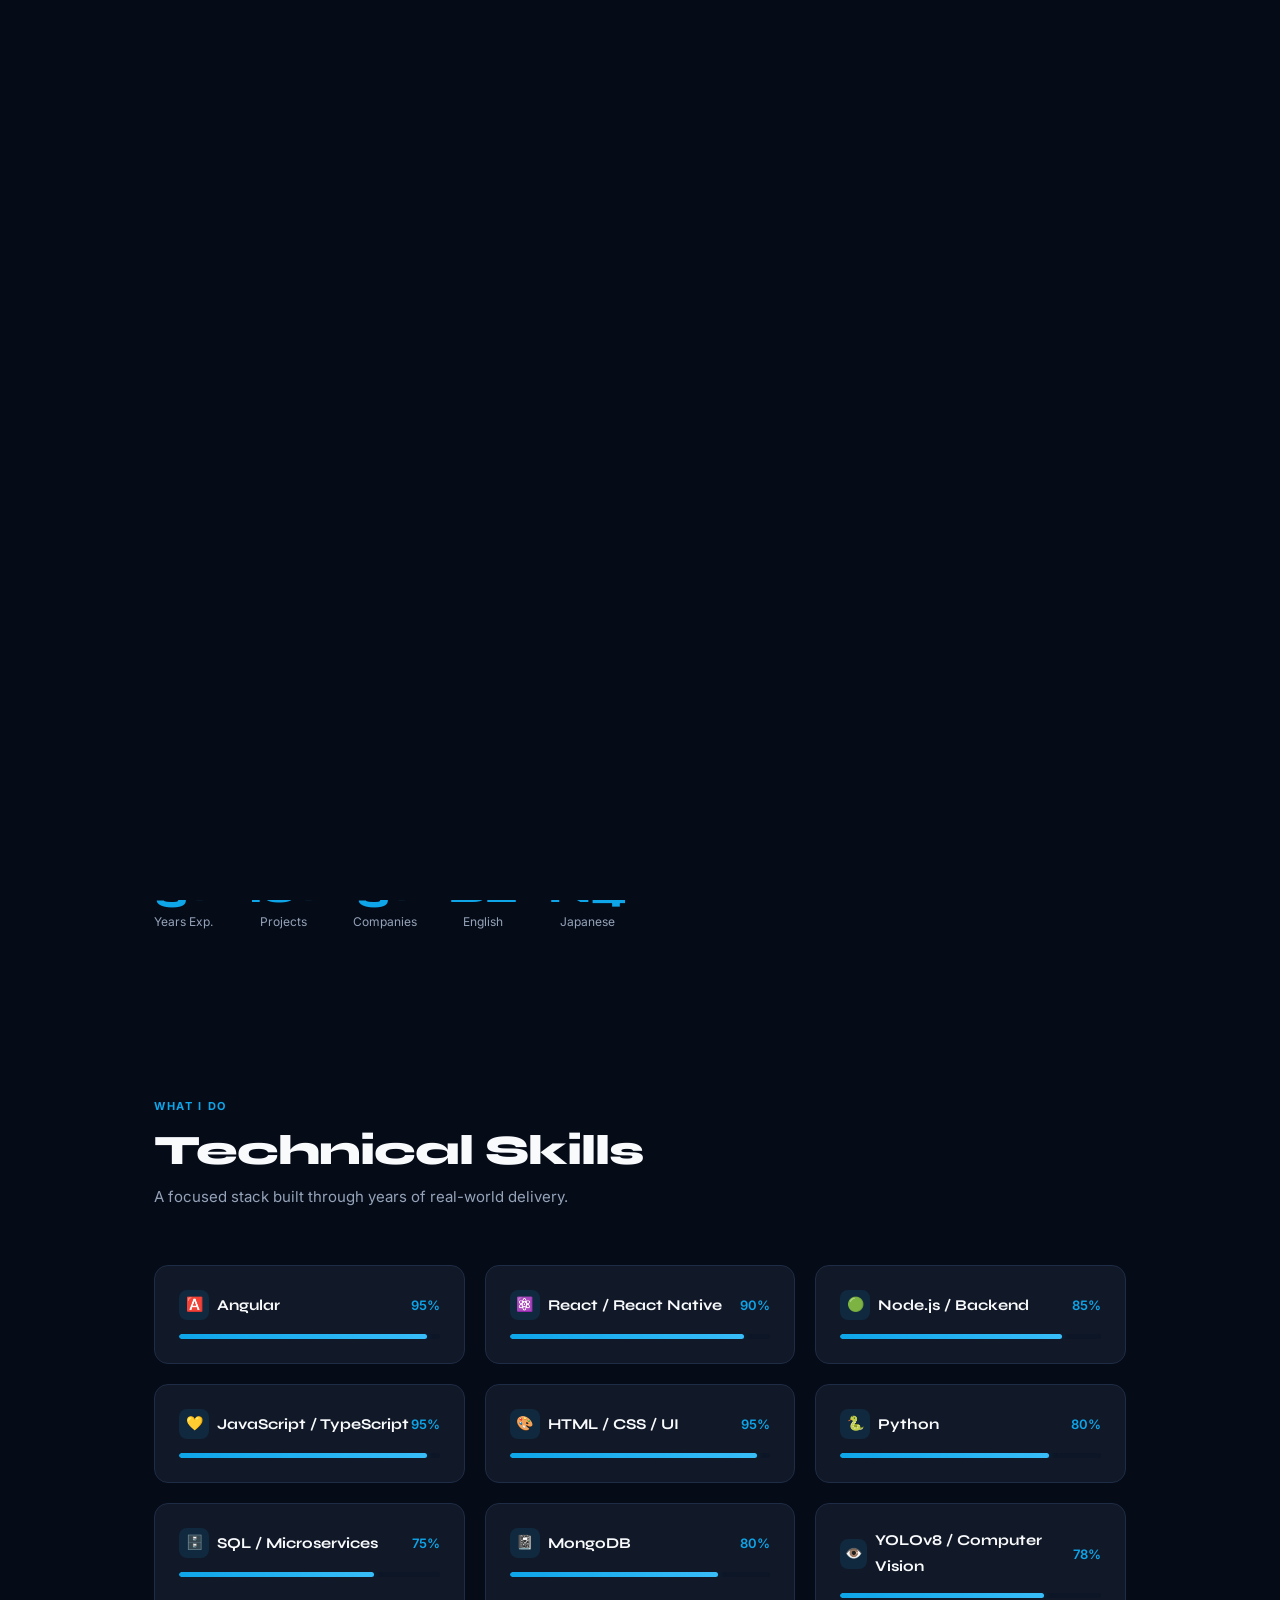
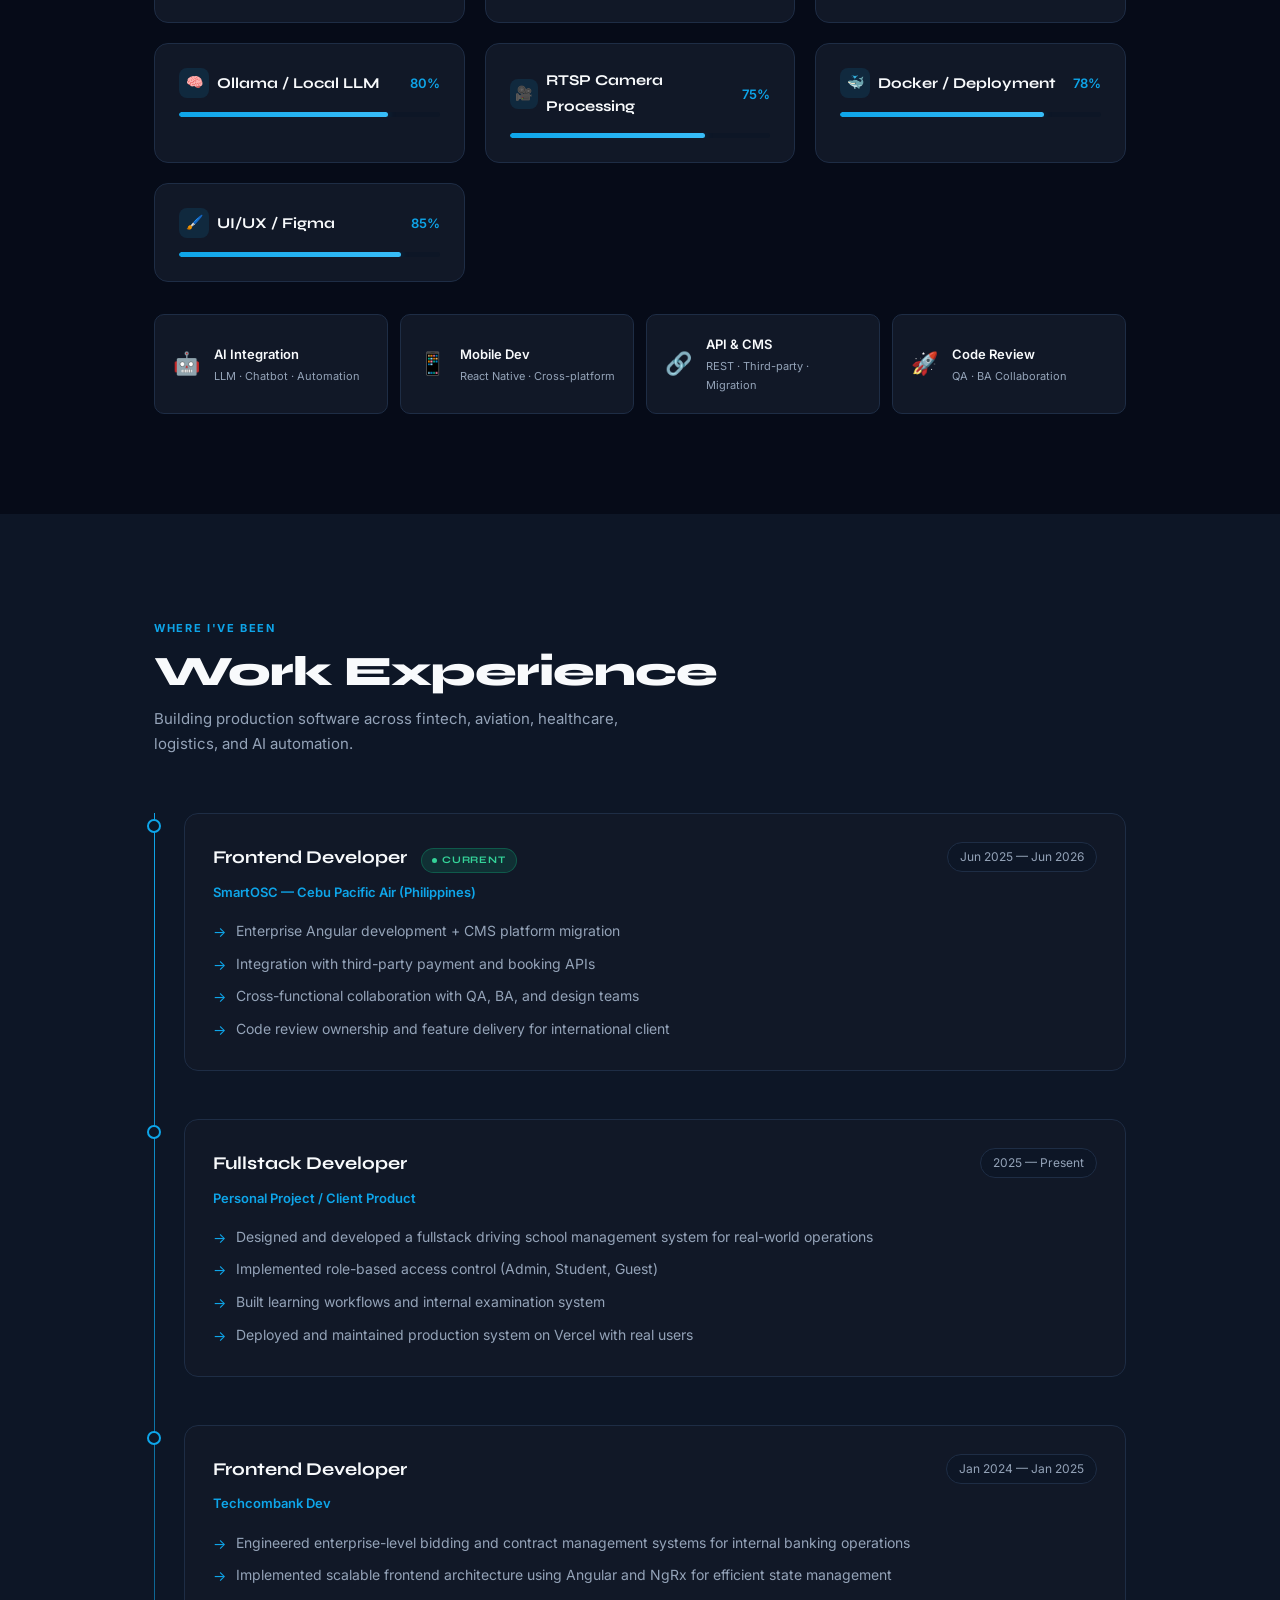
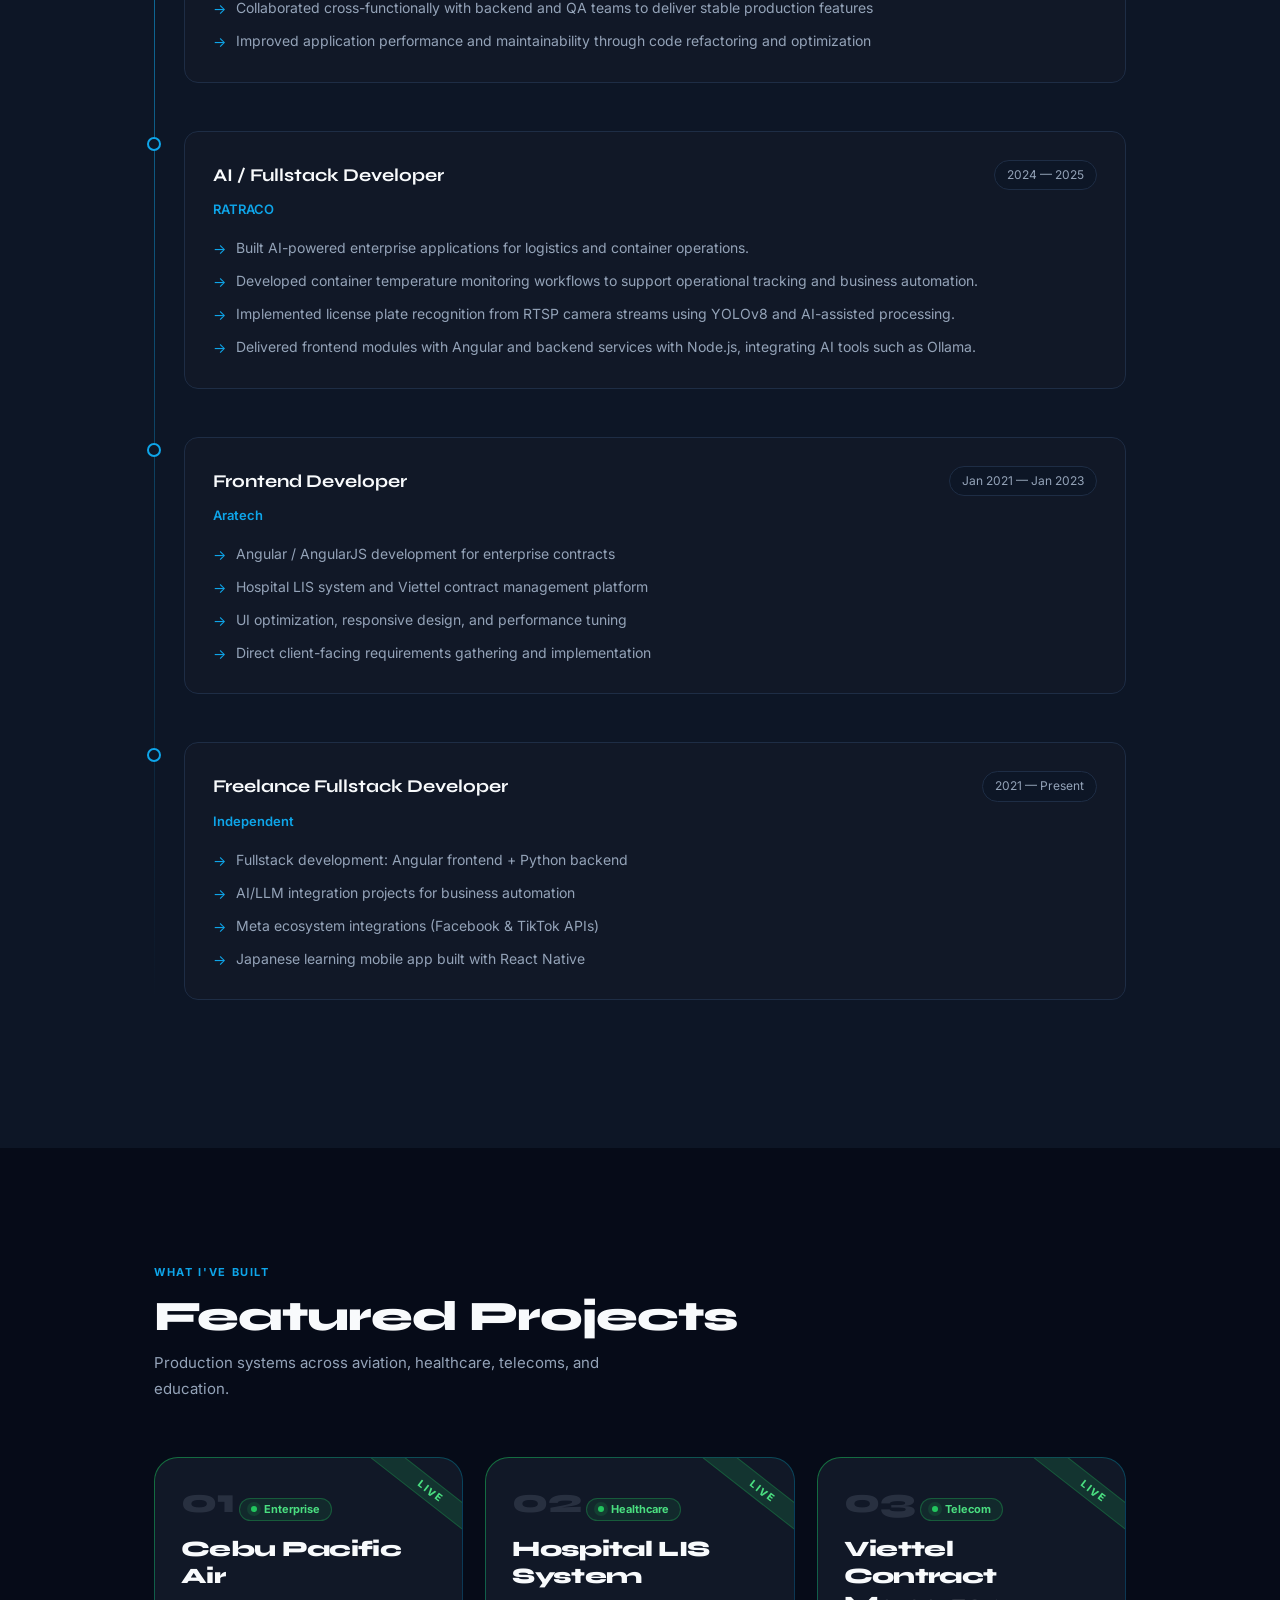
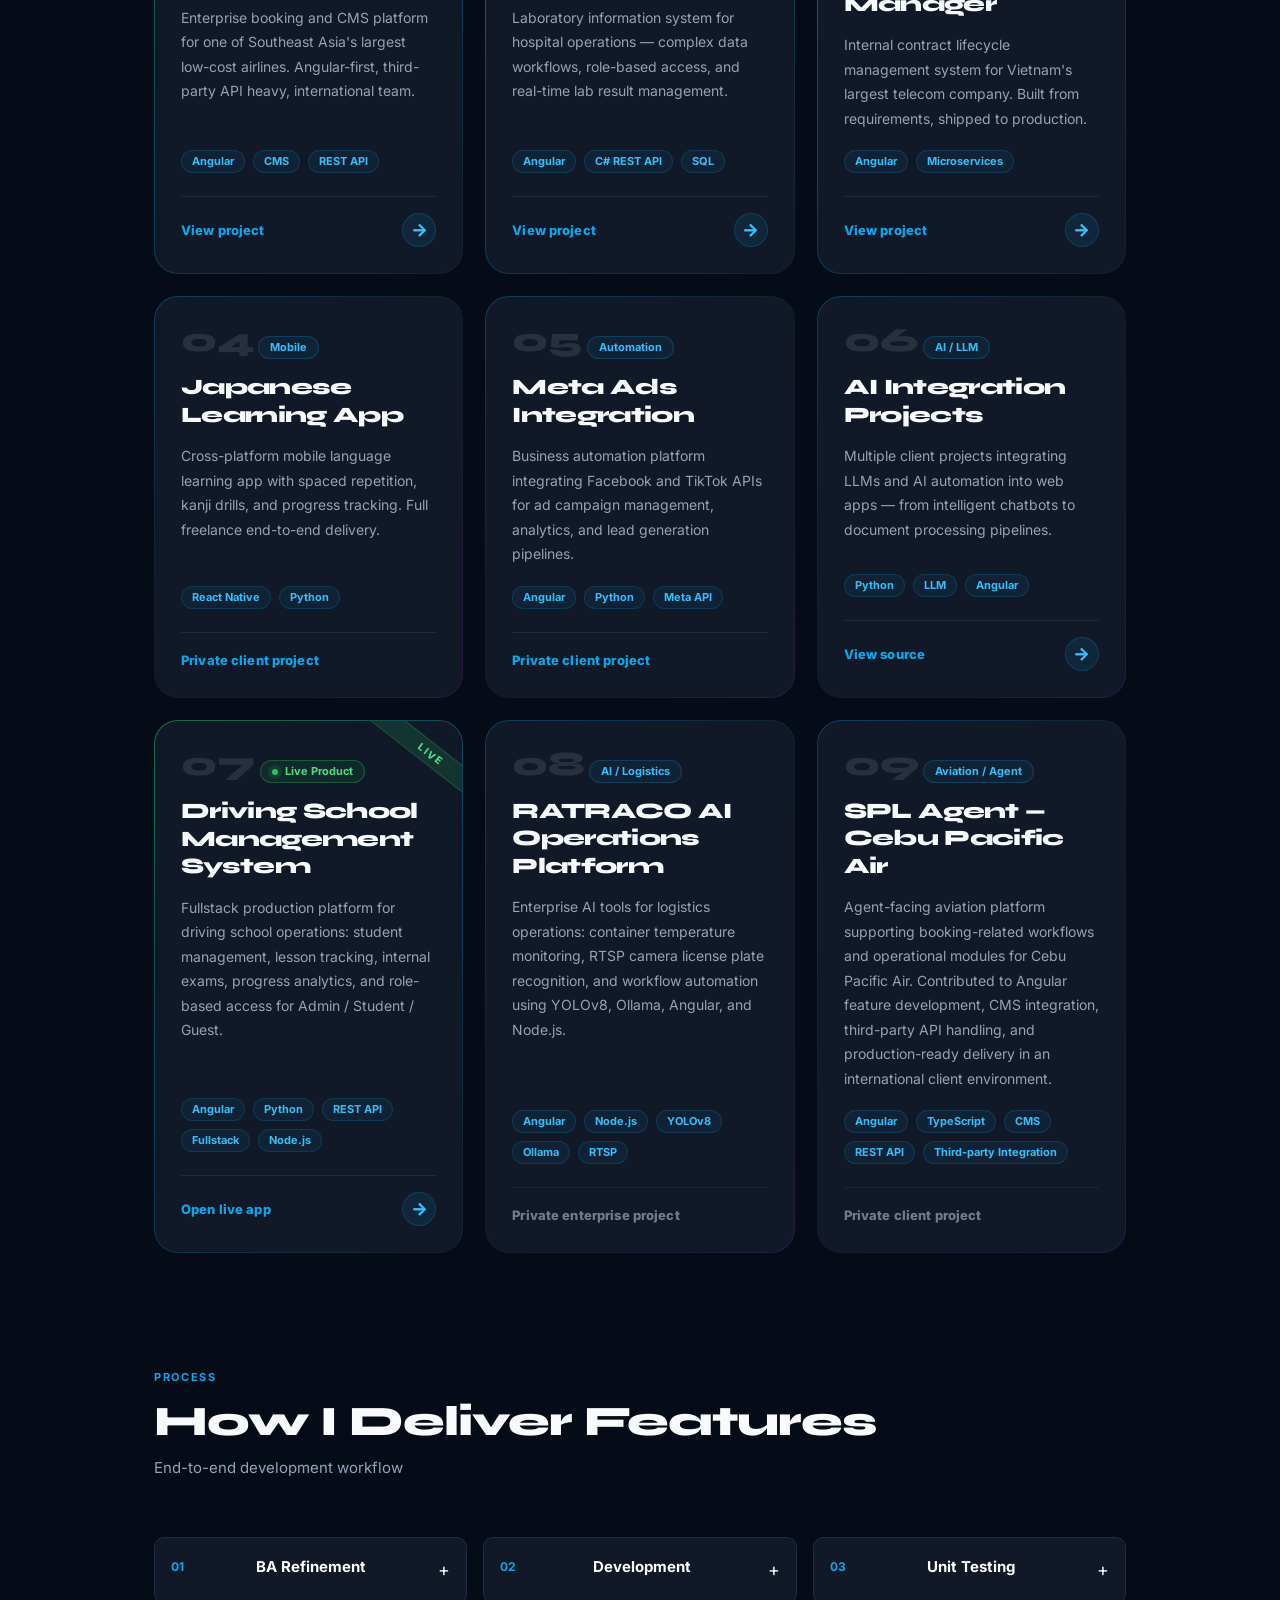
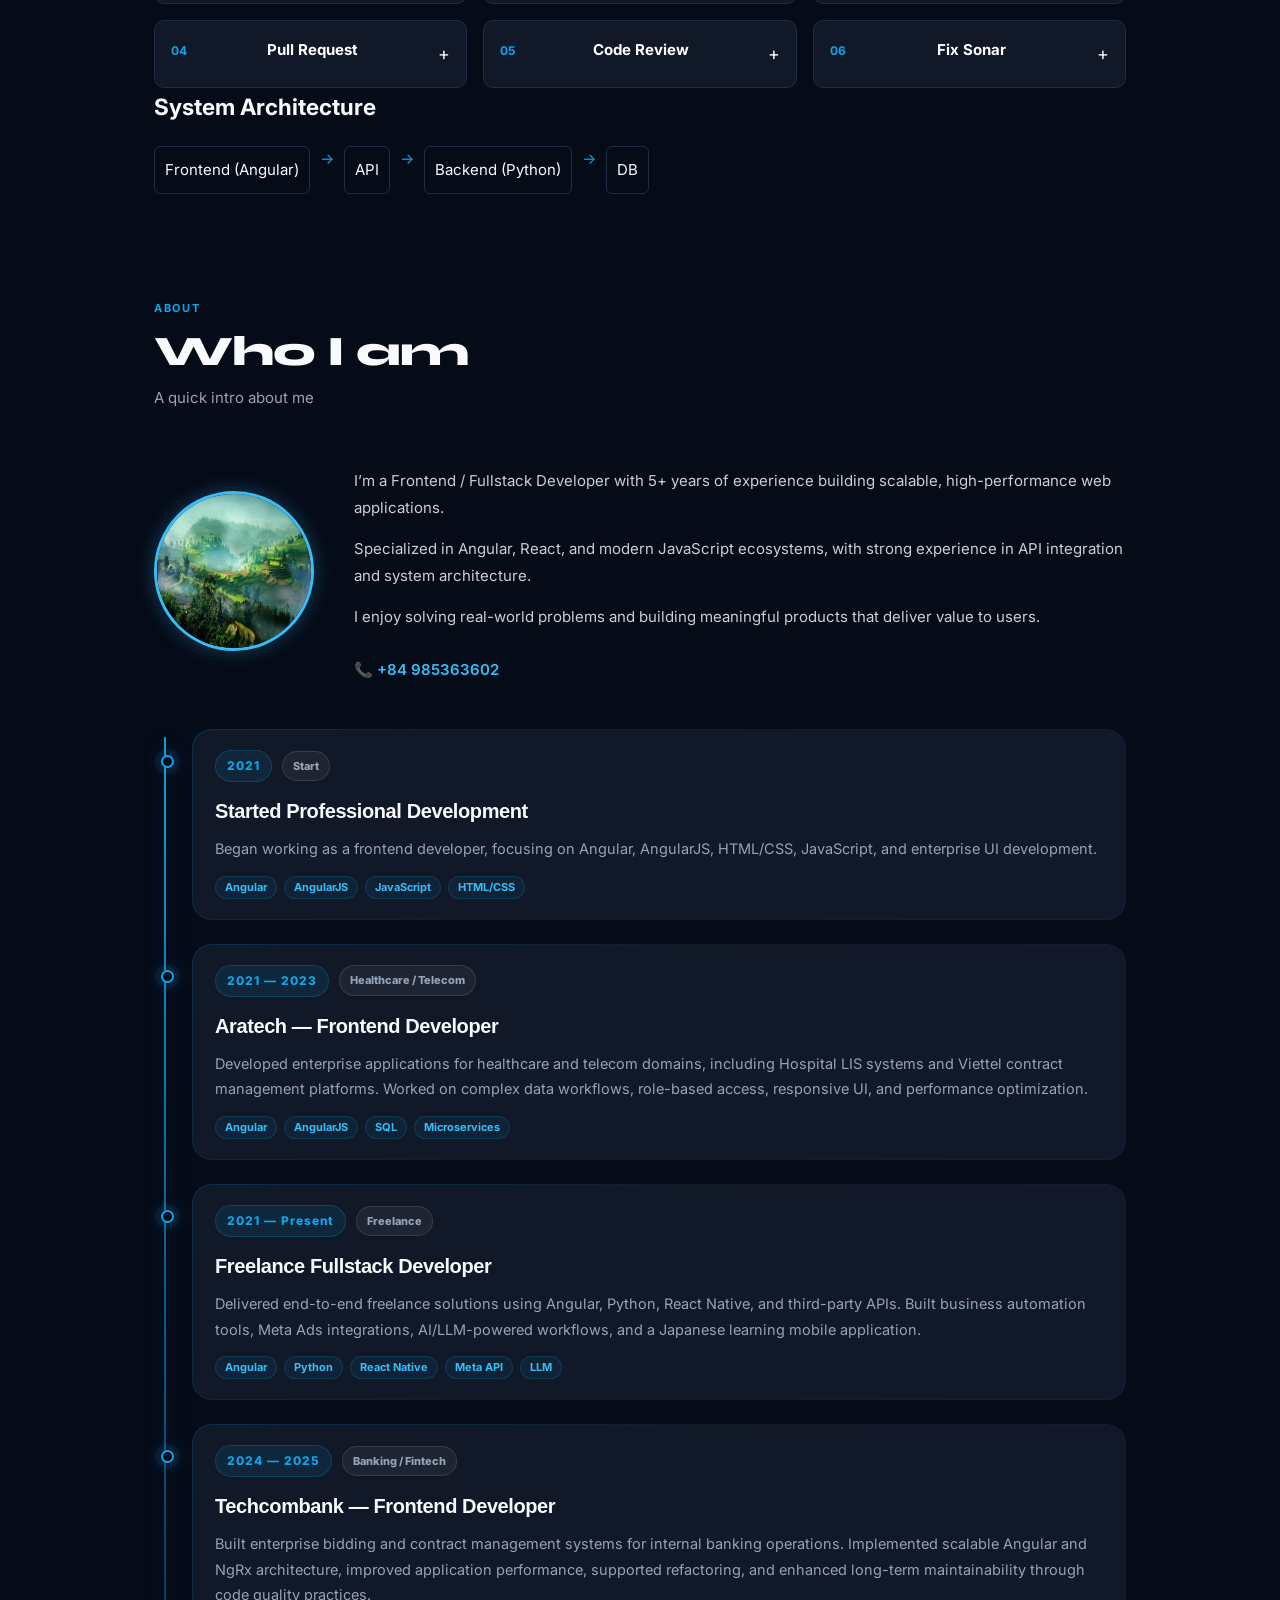
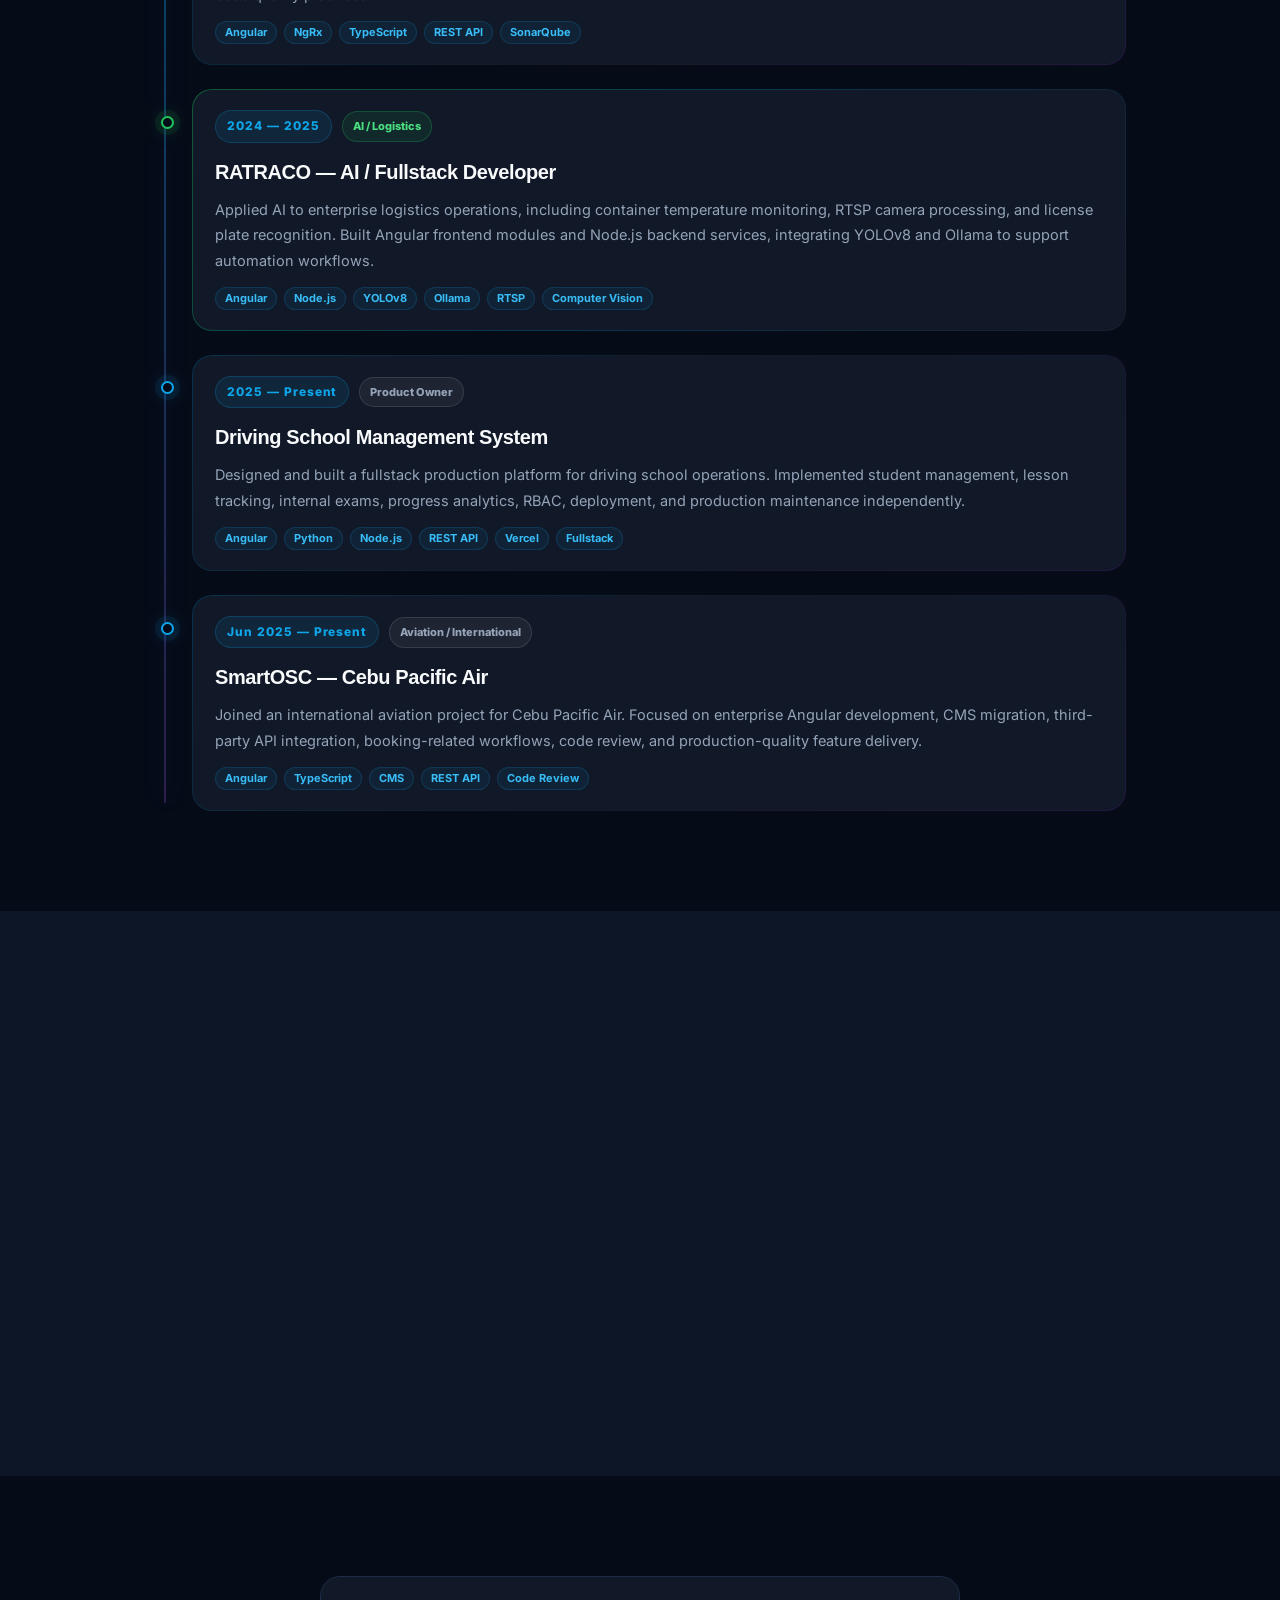
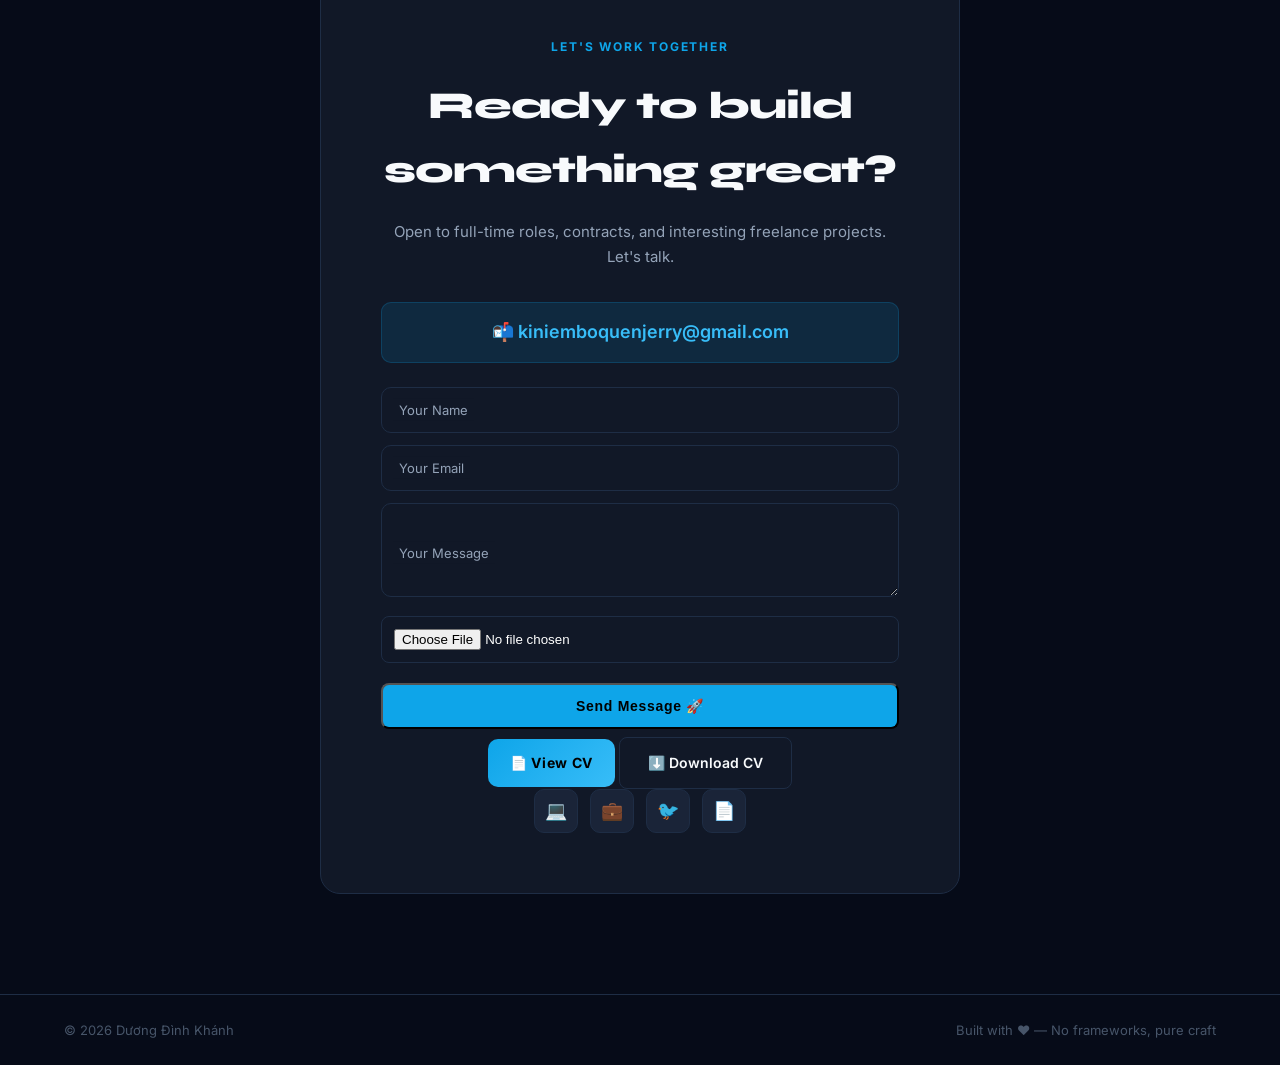
==== commit 93998bbd: "fix: Add exp Add exp for better look  #5" ====
--- a/index.html
+++ b/index.html
@@ -34,7 +34,7 @@
       <link href="https://fonts.googleapis.com/css2?family=Syne:wght@400;600;700;800&family=Inter:wght@300;400;500;600&display=swap" rel="stylesheet">
 
       <link rel="stylesheet" href="./assets/css/main.css">
-      <link rel="icon" href="./assets/img/favicon.ico">
+      <link rel="icon" href="./assets/img/favicon.png">
       
       <!-- Structured Data -->
       <script type="application/ld+json">
@@ -415,6 +415,94 @@
                   <div class="skill-header">
                      <div class="skill-name">
                         <span class="skill-icon">
+                           📓
+                        </span>
+                        MongoDB
+                     </div>
+                     <span class="skill-pct">
+                        80%
+                     </span>
+                  </div>
+                  <div class="skill-track">
+                     <div class="skill-fill" data-width="80">
+                     </div>
+                  </div>
+               </div>
+               <div class="skill-card reveal">
+                  <div class="skill-header">
+                     <div class="skill-name">
+                        <span class="skill-icon">
+                           👁️
+                        </span>
+                        YOLOv8 / Computer Vision
+                     </div>
+                     <span class="skill-pct">
+                        78%
+                     </span>
+                  </div>
+                  <div class="skill-track">
+                     <div class="skill-fill" data-width="78">
+                     </div>
+                  </div>
+               </div>
+
+               <div class="skill-card reveal">
+                  <div class="skill-header">
+                     <div class="skill-name">
+                        <span class="skill-icon">
+                           🧠
+                        </span>
+                        Ollama / Local LLM
+                     </div>
+                     <span class="skill-pct">
+                        80%
+                     </span>
+                  </div>
+                  <div class="skill-track">
+                     <div class="skill-fill" data-width="80">
+                     </div>
+                  </div>
+               </div>
+
+               <div class="skill-card reveal">
+                  <div class="skill-header">
+                     <div class="skill-name">
+                        <span class="skill-icon">
+                           🎥
+                        </span>
+                        RTSP Camera Processing
+                     </div>
+                     <span class="skill-pct">
+                        75%
+                     </span>
+                  </div>
+                  <div class="skill-track">
+                     <div class="skill-fill" data-width="75">
+                     </div>
+                  </div>
+               </div>
+
+               <div class="skill-card reveal">
+                  <div class="skill-header">
+                     <div class="skill-name">
+                        <span class="skill-icon">
+                           🐳
+                        </span>
+                        Docker / Deployment
+                     </div>
+                     <span class="skill-pct">
+                        78%
+                     </span>
+                  </div>
+                  <div class="skill-track">
+                     <div class="skill-fill" data-width="78">
+                     </div>
+                  </div>
+               </div>
+               <div class="skill-card reveal">
+                  <div class="skill-header">
+                     <div class="skill-name">
+                        <span class="skill-icon">
                            🖌️
                         </span>
                         UI/UX / Figma
@@ -496,7 +584,7 @@
                   Work Experience
                </h2>
                <p class="section-subtitle" data-i18n="exp.sub">
-                  Building production software across fintech, aviation, and healthcare.
+                  Building production software across fintech, aviation, healthcare, logistics, and AI automation.
                </p>
             </div>
             <div class="timeline">
@@ -589,6 +677,44 @@
                   </div>
                </div>
                <div class="timeline-item">
+   <div class="timeline-dot">
+   </div>
+
+   <div class="exp-card">
+      <div class="exp-meta">
+         <div class="exp-role" data-i18n="exp6.role">
+            AI / Fullstack Developer
+         </div>
+
+         <span class="exp-period">
+            2024 — 2025
+         </span>
+      </div>
+
+      <div class="exp-company" data-i18n="exp6.company">
+         RATRACO
+      </div>
+
+      <ul class="exp-list">
+         <li data-i18n="exp6.b1">
+            Built AI-powered enterprise applications for logistics and container operations.
+         </li>
+
+         <li data-i18n="exp6.b2">
+            Developed container temperature monitoring workflows to support operational tracking and business automation.
+         </li>
+
+         <li data-i18n="exp6.b3">
+            Implemented license plate recognition from RTSP camera streams using YOLOv8 and AI-assisted processing.
+         </li>
+
+         <li data-i18n="exp6.b4">
+            Delivered frontend modules with Angular and backend services with Node.js, integrating AI tools such as Ollama.
+         </li>
+      </ul>
+   </div>
+</div>
+               <div class="timeline-item">
                   <div class="timeline-dot">
                   </div>
                   <div class="exp-card">
@@ -668,203 +794,292 @@
                </p>
             </div>
             <div class="projects-grid">
-               <div class="project-card">
-                  <div class="project-num">
-                     01
-                  </div>
-                  <div class="project-title" data-i18n="p1.title">
-                     Cebu Pacific Air
-                  </div>
-                  <div class="project-desc" data-i18n="p1.desc">
-                     Enterprise booking and CMS platform for one of Southeast Asia's largest
-                     low-cost airlines. Angular-first, third-party API heavy, international
-                     team.
-                  </div>
-                  <div class="project-stack">
-                     <span class="project-tag">
-                        Angular
-                     </span>
-                     <span class="project-tag">
-                        CMS
-                     </span>
-                     <span class="project-tag">
-                        REST API
-                     </span>
-                  </div>
-                  <a href="https://cebupacificair.com/" target="_blank" style="text-decoration: none;">
-                     <div class="project-arrow">
-                        →
-                     </div>
-                  </a>
-               </div>
-               <div class="project-card">
-                  <div class="project-num">
-                     02
-                  </div>
-                  <div class="project-title" data-i18n="p2.title">
-                     Hospital LIS System
-                  </div>
-                  <div class="project-desc" data-i18n="p2.desc">
-                     Laboratory information system for hospital operations — complex data workflows,
-                     role-based access, and real-time lab result management.
-                  </div>
-                  <div class="project-stack">
-                     <span class="project-tag">
-                        Angular
-                     </span>
-                     <span class="project-tag">
-                        C# REST API
-                     </span>
-                     <span class="project-tag">
-                        SQL
-                     </span>
-                  </div>
-                  <a href="https://aratech.vn/" target="_blank" style="text-decoration: none;">
-                     <div class="project-arrow">
-                        →
-                     </div>
-                  </a>
-               </div>
-               <div class="project-card">
-                  <div class="project-num">
-                     03
-                  </div>
-                  <div class="project-title" data-i18n="p3.title">
-                     Viettel Contract Manager
-                  </div>
-                  <div class="project-desc" data-i18n="p3.desc">
-                     Internal contract lifecycle management system for Vietnam's largest telecom
-                     company. Built from requirements, shipped to production.
-                  </div>
-                  <div class="project-stack">
-                     <span class="project-tag">
-                        Angular
-                     </span>
-                     <span class="project-tag">
-                        Microservices
-                     </span>
-                  </div>
-                  <a href="https://vcontract.viettel.vn/bccs/enterprise-login" target="_blank"
-                  style="text-decoration: none;">
-                     <div class="project-arrow">
-                        →
-                     </div>
-                  </a>
-               </div>
-               <div class="project-card">
-                  <div class="project-num">
-                     04
-                  </div>
-                  <div class="project-title" data-i18n="p4.title">
-                     Japanese Learning App
-                  </div>
-                  <div class="project-desc" data-i18n="p4.desc">
-                     Cross-platform mobile language learning app with spaced repetition, kanji
-                     drills, and progress tracking. Full freelance end-to-end delivery.
-                  </div>
-                  <div class="project-stack">
-                     <span class="project-tag">
-                        React Native
-                     </span>
-                     <span class="project-tag">
-                        Python
-                     </span>
-                  </div>
-                  <div class="project-arrow">
-                     →
-                  </div>
-               </div>
-               <div class="project-card">
-                  <div class="project-num">
-                     05
-                  </div>
-                  <div class="project-title" data-i18n="p5.title">
-                     Meta Ads Integration
-                  </div>
-                  <div class="project-desc" data-i18n="p5.desc">
-                     Business automation platform integrating Facebook and TikTok APIs for
-                     ad campaign management, analytics, and lead generation pipelines.
-                  </div>
-                  <div class="project-stack">
-                     <span class="project-tag">
-                        Angular
-                     </span>
-                     <span class="project-tag">
-                        Python
-                     </span>
-                     <span class="project-tag">
-                        Meta API
-                     </span>
-                  </div>
-                  <div class="project-arrow">
-                     →
-                  </div>
-               </div>
-               <div class="project-card">
-                  <div class="project-num">
-                     06
-                  </div>
-                  <div class="project-title" data-i18n="p6.title">
-                     AI Integration Projects
-                  </div>
-                  <div class="project-desc" data-i18n="p6.desc">
-                     Multiple client projects integrating LLMs and AI automation into web apps
-                     — from intelligent chatbots to document processing pipelines.
-                  </div>
-                  <div class="project-stack">
-                     <span class="project-tag">
-                        Python
-                     </span>
-                     <span class="project-tag">
-                        LLM
-                     </span>
-                     <span class="project-tag">
-                        Angular
-                     </span>
-                  </div>
-                  <a href="https://github.com/uncleyellow/tools_ai_ratraco" target="_blank"
-                  style="text-decoration: none;">
-                     <div class="project-arrow">
-                        →
-                     </div>
-                  </a>
-               </div>
-               <div class="project-card">
-                  <div class="project-num">
-                     07
-                  </div>
-                  <div class="project-title">
-                     Driving School Management System
-                  </div>
-                  <div class="project-desc">
-                     Fullstack platform for managing driving school training: student management,
-                     lessons, internal exams, and learning progress tracking with role-based
-                     access (Admin / Student / Guest).
-                  </div>
-                  <div class="project-stack">
-                     <span class="project-tag">
-                        Angular
-                     </span>
-                     <span class="project-tag">
-                        Python
-                     </span>
-                     <span class="project-tag">
-                        REST API
-                     </span>
-                     <span class="project-tag">
-                        Fullstack
-                     </span>
-                     <span class="project-tag">
-                        Node.js / Backend
-                     </span>
-                  </div>
-                  <a href="https://hoclaixe-hieukhanh.vercel.app/" target="_blank" class="project-arrow-link"
-                  style="text-decoration: none;">
-                     <div class="project-arrow">
-                        →
-                     </div>
-                  </a>
-               </div>
+
+            <article class="project-card project-card-featured">
+               <div class="project-top">
+                  <span class="project-num">01</span>
+                  <span class="project-badge live">Enterprise</span>
+               </div>
+
+               <h3 class="project-title" data-i18n="p1.title">
+                  Cebu Pacific Air
+               </h3>
+
+               <p class="project-desc" data-i18n="p1.desc">
+                  Enterprise booking and CMS platform for one of Southeast Asia's largest
+                  low-cost airlines. Angular-first, third-party API heavy, international team.
+               </p>
+
+               <div class="project-stack">
+                  <span class="project-tag">Angular</span>
+                  <span class="project-tag">CMS</span>
+                  <span class="project-tag">REST API</span>
+               </div>
+
+               <a
+                  href="https://cebupacificair.com/"
+                  target="_blank"
+                  rel="noopener noreferrer"
+                  class="project-link"
+                  aria-label="View Cebu Pacific Air project"
+               >
+                  <span>View project</span>
+                  <span class="project-arrow">→</span>
+               </a>
+            </article>
+
+
+            <article class="project-card project-card-featured">
+               <div class="project-top">
+                  <span class="project-num">02</span>
+                  <span class="project-badge live">Healthcare</span>
+               </div>
+
+               <h3 class="project-title" data-i18n="p2.title">
+                  Hospital LIS System
+               </h3>
+
+               <p class="project-desc" data-i18n="p2.desc">
+                  Laboratory information system for hospital operations — complex data workflows,
+                  role-based access, and real-time lab result management.
+               </p>
+
+               <div class="project-stack">
+                  <span class="project-tag">Angular</span>
+                  <span class="project-tag">C# REST API</span>
+                  <span class="project-tag">SQL</span>
+               </div>
+
+               <a
+                  href="https://aratech.vn/"
+                  target="_blank"
+                  rel="noopener noreferrer"
+                  class="project-link"
+                  aria-label="View Hospital LIS project"
+               >
+                  <span>View project</span>
+                  <span class="project-arrow">→</span>
+               </a>
+            </article>
+
+
+            <article class="project-card project-card-featured">
+               <div class="project-top">
+                  <span class="project-num">03</span>
+                  <span class="project-badge live">Telecom</span>
+               </div>
+
+               <h3 class="project-title" data-i18n="p3.title">
+                  Viettel Contract Manager
+               </h3>
+
+               <p class="project-desc" data-i18n="p3.desc">
+                  Internal contract lifecycle management system for Vietnam's largest telecom
+                  company. Built from requirements, shipped to production.
+               </p>
+
+               <div class="project-stack">
+                  <span class="project-tag">Angular</span>
+                  <span class="project-tag">Microservices</span>
+               </div>
+
+               <a
+                  href="https://vcontract.viettel.vn/bccs/enterprise-login"
+                  target="_blank"
+                  rel="noopener noreferrer"
+                  class="project-link"
+                  aria-label="View Viettel Contract Manager project"
+               >
+                  <span>View project</span>
+                  <span class="project-arrow">→</span>
+               </a>
+            </article>
+
+
+            <article class="project-card">
+               <div class="project-top">
+                  <span class="project-num">04</span>
+                  <span class="project-badge">Mobile</span>
+               </div>
+
+               <h3 class="project-title" data-i18n="p4.title">
+                  Japanese Learning App
+               </h3>
+
+               <p class="project-desc" data-i18n="p4.desc">
+                  Cross-platform mobile language learning app with spaced repetition, kanji
+                  drills, and progress tracking. Full freelance end-to-end delivery.
+               </p>
+
+               <div class="project-stack">
+                  <span class="project-tag">React Native</span>
+                  <span class="project-tag">Python</span>
+               </div>
+
+               <div class="project-link project-link-disabled">
+                  <span>Private client project</span>
+                  <!-- <span class="project-arrow">→</span> -->
+               </div>
+            </article>
+
+
+            <article class="project-card">
+               <div class="project-top">
+                  <span class="project-num">05</span>
+                  <span class="project-badge">Automation</span>
+               </div>
+
+               <h3 class="project-title" data-i18n="p5.title">
+                  Meta Ads Integration
+               </h3>
+
+               <p class="project-desc" data-i18n="p5.desc">
+                  Business automation platform integrating Facebook and TikTok APIs for
+                  ad campaign management, analytics, and lead generation pipelines.
+               </p>
+
+               <div class="project-stack">
+                  <span class="project-tag">Angular</span>
+                  <span class="project-tag">Python</span>
+                  <span class="project-tag">Meta API</span>
+               </div>
+
+               <div class="project-link project-link-disabled">
+                  <span>Private client project</span>
+                  <!-- <span class="project-arrow">→</span> -->
+               </div>
+            </article>
+
+
+            <article class="project-card">
+               <div class="project-top">
+                  <span class="project-num">06</span>
+                  <span class="project-badge">AI / LLM</span>
+               </div>
+
+               <h3 class="project-title" data-i18n="p6.title">
+                  AI Integration Projects
+               </h3>
+
+               <p class="project-desc" data-i18n="p6.desc">
+                  Multiple client projects integrating LLMs and AI automation into web apps
+                  — from intelligent chatbots to document processing pipelines.
+               </p>
+
+               <div class="project-stack">
+                  <span class="project-tag">Python</span>
+                  <span class="project-tag">LLM</span>
+                  <span class="project-tag">Angular</span>
+               </div>
+
+               <a
+                  href="https://github.com/uncleyellow/tools_ai_ratraco"
+                  target="_blank"
+                  rel="noopener noreferrer"
+                  class="project-link"
+                  aria-label="View AI Integration project"
+               >
+                  <span>View source</span>
+                  <span class="project-arrow">→</span>
+               </a>
+            </article>
+
+
+            <article class="project-card project-card-featured">
+               <div class="project-top">
+                  <span class="project-num">07</span>
+                  <span class="project-badge live">Live Product</span>
+               </div>
+
+               <h3 class="project-title">
+                  Driving School Management System
+               </h3>
+
+               <p class="project-desc">
+                  Fullstack production platform for driving school operations: student management,
+                  lesson tracking, internal exams, progress analytics, and role-based access
+                  for Admin / Student / Guest.
+               </p>
+
+               <div class="project-stack">
+                  <span class="project-tag">Angular</span>
+                  <span class="project-tag">Python</span>
+                  <span class="project-tag">REST API</span>
+                  <span class="project-tag">Fullstack</span>
+                  <span class="project-tag">Node.js</span>
+               </div>
+
+               <a
+                  href="https://hoclaixe-hieukhanh.vercel.app/"
+                  target="_blank"
+                  rel="noopener noreferrer"
+                  class="project-link"
+                  aria-label="View Driving School Management System"
+               >
+                  <span>Open live app</span>
+                  <span class="project-arrow">→</span>
+               </a>
+            </article>
+
+            <article class="project-card">
+               <div class="project-top">
+                  <span class="project-num">08</span>
+                  <span class="project-badge">AI / Logistics</span>
+               </div>
+
+               <h3 class="project-title">
+                  RATRACO AI Operations Platform
+               </h3>
+
+               <p class="project-desc">
+                  Enterprise AI tools for logistics operations: container temperature monitoring,
+                  RTSP camera license plate recognition, and workflow automation using YOLOv8,
+                  Ollama, Angular, and Node.js.
+               </p>
+
+               <div class="project-stack">
+                  <span class="project-tag">Angular</span>
+                  <span class="project-tag">Node.js</span>
+                  <span class="project-tag">YOLOv8</span>
+                  <span class="project-tag">Ollama</span>
+                  <span class="project-tag">RTSP</span>
+               </div>
+
+               <div class="project-link project-link-private">
+                  <span>Private enterprise project</span>
+               </div>
+            </article>
+
+            <article class="project-card">
+               <div class="project-top">
+                  <span class="project-num">09</span>
+                  <span class="project-badge">Aviation / Agent</span>
+               </div>
+
+               <h3 class="project-title">
+                  SPL Agent — Cebu Pacific Air
+               </h3>
+
+               <p class="project-desc">
+                  Agent-facing aviation platform supporting booking-related workflows and
+                  operational modules for Cebu Pacific Air. Contributed to Angular feature
+                  development, CMS integration, third-party API handling, and production-ready
+                  delivery in an international client environment.
+               </p>
+
+               <div class="project-stack">
+                  <span class="project-tag">Angular</span>
+                  <span class="project-tag">TypeScript</span>
+                  <span class="project-tag">CMS</span>
+                  <span class="project-tag">REST API</span>
+                  <span class="project-tag">Third-party Integration</span>
+               </div>
+
+               <div class="project-link project-link-private">
+                  <span>Private client project</span>
+                  <!-- <span class="project-arrow">→</span> -->
+               </div>
+            </article>
             </div>
          </div>
       </section>
@@ -1087,38 +1302,227 @@
                   </div>
                </div>
             </div>
-            <!-- ✅ TIMELINE -->
+            <!-- ✅ CAREER TIMELINE -->
             <div class="about-timeline reveal">
-               <div class="timeline-line">
-               </div>
+               <div class="timeline-line"></div>
+
                <div class="timeline-item2">
-                  <div class="dot">
-                  </div>
-                  <div>
-                     <strong>
-                        2021
-                     </strong>
-                     — Started professional development
-                  </div>
-               </div>
+                  <div class="timeline-marker">
+                     <span class="dot"></span>
+                  </div>
+
+                  <div class="timeline-content">
+                     <div class="timeline-top">
+                        <div class="timeline-year">2021</div>
+                        <span class="timeline-badge">Start</span>
+                     </div>
+
+                     <h3 class="timeline-title" data-i18n="about.timeline.2021.title">
+                        Started Professional Development
+                     </h3>
+
+                     <p class="timeline-text" data-i18n="about.timeline.2021.desc">
+                        Began working as a frontend developer, focusing on Angular, AngularJS,
+                        HTML/CSS, JavaScript, and enterprise UI development.
+                     </p>
+
+                     <div class="timeline-tags">
+                        <span>Angular</span>
+                        <span>AngularJS</span>
+                        <span>JavaScript</span>
+                        <span>HTML/CSS</span>
+                     </div>
+                  </div>
+               </div>
+
                <div class="timeline-item2">
-                  <div class="dot">
-                  </div>
-                  <div>
-                     <strong>
-                        2023
-                     </strong>
-                     — Worked with enterprise systems
-                  </div>
-               </div>
+                  <div class="timeline-marker">
+                     <span class="dot"></span>
+                  </div>
+
+                  <div class="timeline-content">
+                     <div class="timeline-top">
+                        <div class="timeline-year">2021 — 2023</div>
+                        <span class="timeline-badge">Healthcare / Telecom</span>
+                     </div>
+
+                     <h3 class="timeline-title" data-i18n="about.timeline.aratech.title">
+                        Aratech — Frontend Developer
+                     </h3>
+
+                     <p class="timeline-text" data-i18n="about.timeline.aratech.desc">
+                        Developed enterprise applications for healthcare and telecom domains,
+                        including Hospital LIS systems and Viettel contract management platforms.
+                        Worked on complex data workflows, role-based access, responsive UI,
+                        and performance optimization.
+                     </p>
+
+                     <div class="timeline-tags">
+                        <span>Angular</span>
+                        <span>AngularJS</span>
+                        <span>SQL</span>
+                        <span>Microservices</span>
+                     </div>
+                  </div>
+               </div>
+
                <div class="timeline-item2">
-                  <div class="dot">
-                  </div>
-                  <div>
-                     <strong>
-                        2025
-                     </strong>
-                     — International projects & AI integration
+                  <div class="timeline-marker">
+                     <span class="dot"></span>
+                  </div>
+
+                  <div class="timeline-content">
+                     <div class="timeline-top">
+                        <div class="timeline-year">2021 — Present</div>
+                        <span class="timeline-badge">Freelance</span>
+                     </div>
+
+                     <h3 class="timeline-title" data-i18n="about.timeline.freelance.title">
+                        Freelance Fullstack Developer
+                     </h3>
+
+                     <p class="timeline-text" data-i18n="about.timeline.freelance.desc">
+                        Delivered end-to-end freelance solutions using Angular, Python, React Native,
+                        and third-party APIs. Built business automation tools, Meta Ads integrations,
+                        AI/LLM-powered workflows, and a Japanese learning mobile application.
+                     </p>
+
+                     <div class="timeline-tags">
+                        <span>Angular</span>
+                        <span>Python</span>
+                        <span>React Native</span>
+                        <span>Meta API</span>
+                        <span>LLM</span>
+                     </div>
+                  </div>
+               </div>
+
+               <div class="timeline-item2">
+                  <div class="timeline-marker">
+                     <span class="dot"></span>
+                  </div>
+
+                  <div class="timeline-content">
+                     <div class="timeline-top">
+                        <div class="timeline-year">2024 — 2025</div>
+                        <span class="timeline-badge">Banking / Fintech</span>
+                     </div>
+
+                     <h3 class="timeline-title" data-i18n="about.timeline.techcombank.title">
+                        Techcombank — Frontend Developer
+                     </h3>
+
+                     <p class="timeline-text" data-i18n="about.timeline.techcombank.desc">
+                        Built enterprise bidding and contract management systems for internal
+                        banking operations. Implemented scalable Angular and NgRx architecture,
+                        improved application performance, supported refactoring, and enhanced
+                        long-term maintainability through code quality practices.
+                     </p>
+
+                     <div class="timeline-tags">
+                        <span>Angular</span>
+                        <span>NgRx</span>
+                        <span>TypeScript</span>
+                        <span>REST API</span>
+                        <span>SonarQube</span>
+                     </div>
+                  </div>
+               </div>
+
+               <div class="timeline-item2 timeline-featured">
+                  <div class="timeline-marker">
+                     <span class="dot"></span>
+                  </div>
+
+                  <div class="timeline-content">
+                     <div class="timeline-top">
+                        <div class="timeline-year">2024 — 2025</div>
+                        <span class="timeline-badge">AI / Logistics</span>
+                     </div>
+
+                     <h3 class="timeline-title" data-i18n="about.timeline.ratraco.title">
+                        RATRACO — AI / Fullstack Developer
+                     </h3>
+
+                     <p class="timeline-text" data-i18n="about.timeline.ratraco.desc">
+                        Applied AI to enterprise logistics operations, including container
+                        temperature monitoring, RTSP camera processing, and license plate
+                        recognition. Built Angular frontend modules and Node.js backend services,
+                        integrating YOLOv8 and Ollama to support automation workflows.
+                     </p>
+
+                     <div class="timeline-tags">
+                        <span>Angular</span>
+                        <span>Node.js</span>
+                        <span>YOLOv8</span>
+                        <span>Ollama</span>
+                        <span>RTSP</span>
+                        <span>Computer Vision</span>
+                     </div>
+                  </div>
+               </div>
+
+               <div class="timeline-item2">
+                  <div class="timeline-marker">
+                     <span class="dot"></span>
+                  </div>
+
+                  <div class="timeline-content">
+                     <div class="timeline-top">
+                        <div class="timeline-year">2025 — Present</div>
+                        <span class="timeline-badge">Product Owner</span>
+                     </div>
+
+                     <h3 class="timeline-title" data-i18n="about.timeline.driving.title">
+                        Driving School Management System
+                     </h3>
+
+                     <p class="timeline-text" data-i18n="about.timeline.driving.desc">
+                        Designed and built a fullstack production platform for driving school
+                        operations. Implemented student management, lesson tracking, internal
+                        exams, progress analytics, RBAC, deployment, and production maintenance
+                        independently.
+                     </p>
+
+                     <div class="timeline-tags">
+                        <span>Angular</span>
+                        <span>Python</span>
+                        <span>Node.js</span>
+                        <span>REST API</span>
+                        <span>Vercel</span>
+                        <span>Fullstack</span>
+                     </div>
+                  </div>
+               </div>
+
+               <div class="timeline-item2">
+                  <div class="timeline-marker">
+                     <span class="dot"></span>
+                  </div>
+
+                  <div class="timeline-content">
+                     <div class="timeline-top">
+                        <div class="timeline-year">Jun 2025 — Present</div>
+                        <span class="timeline-badge">Aviation / International</span>
+                     </div>
+
+                     <h3 class="timeline-title" data-i18n="about.timeline.smartosc.title">
+                        SmartOSC — Cebu Pacific Air
+                     </h3>
+
+                     <p class="timeline-text" data-i18n="about.timeline.smartosc.desc">
+                        Joined an international aviation project for Cebu Pacific Air. Focused on
+                        enterprise Angular development, CMS migration, third-party API integration,
+                        booking-related workflows, code review, and production-quality feature delivery.
+                     </p>
+
+                     <div class="timeline-tags">
+                        <span>Angular</span>
+                        <span>TypeScript</span>
+                        <span>CMS</span>
+                        <span>REST API</span>
+                        <span>Code Review</span>
+                     </div>
                   </div>
                </div>
             </div>
@@ -1251,11 +1655,6 @@
                      <div class="input-group">
                         <textarea name="message" rows="4" required></textarea>
                         <label>Your Message</label>
-                     </div>
-
-                     <div class="file-upload">
-                        <input type="file" name="attachment" id="fileInput">
-                        <label for="fileInput">📎 Attach file</label>
                      </div>
                      <!-- Upload file -->
                      <input type="file" name="attachment" accept=".pdf,.doc,.docx,.png,.jpg">
--- a/assets/css/main.css
+++ b/assets/css/main.css
@@ -732,78 +732,301 @@
   animation:pulse 2s infinite;
 }
 /* ── Projects ── */
-    #projects {
-  padding:100px 0;
-}
+/* ─────────────────────────────────────────
+   PROJECTS — Premium Cards
+───────────────────────────────────────── */
+#projects {
+  padding: 110px 0;
+  position: relative;
+}
+
 .projects-grid {
-  display:grid;
-  grid-template-columns:repeat(auto-fit,minmax(300px,1fr));
-  gap:20px;
-}
+  display: grid;
+  grid-template-columns: repeat(3, 1fr);
+  gap: 22px;
+}
+
+/* Card base */
 .project-card {
-  background:var(--card);
-  border:1px solid var(--border);
-  border-radius:var(--radius);
-  padding:28px;
-  display:flex;
-  flex-direction:column;
-  gap:14px;
-  opacity:0;
-  transform:translateY(20px);
-  transition:opacity 0.5s,transform 0.5s,border-color 0.3s,box-shadow 0.3s;
-}
+  position: relative;
+  min-height: 340px;
+  padding: 26px;
+  border-radius: 24px;
+  display: flex;
+  flex-direction: column;
+  gap: 15px;
+  overflow: hidden;
+
+  background:
+    linear-gradient(var(--card), var(--card)) padding-box,
+    linear-gradient(
+      135deg,
+      rgba(14, 165, 233, 0.36),
+      rgba(255, 255, 255, 0.06),
+      rgba(168, 85, 247, 0.22)
+    ) border-box;
+
+  border: 1px solid transparent;
+
+  opacity: 0;
+  transform: translateY(22px);
+
+  transition:
+    opacity 0.55s ease,
+    transform 0.55s ease,
+    box-shadow 0.35s ease,
+    border-color 0.35s ease;
+}
+
 .project-card.visible {
-  opacity:1;
-  transform:translateY(0);
-}
+  opacity: 1;
+  transform: translateY(0);
+}
+
+/* Soft glow layer */
+.project-card::before {
+  content: "";
+  position: absolute;
+  inset: 0;
+  background:
+    radial-gradient(circle at top right, rgba(14, 165, 233, 0.18), transparent 35%),
+    radial-gradient(circle at bottom left, rgba(168, 85, 247, 0.12), transparent 38%);
+  opacity: 0;
+  transition: opacity 0.35s ease;
+  pointer-events: none;
+}
+
 .project-card:hover {
-  border-color:rgba(14,165,233,0.35);
-  box-shadow:0 20px 60px rgba(0,0,0,0.3);
-}
+  transform: translateY(-7px);
+  box-shadow:
+    0 28px 80px rgba(0, 0, 0, 0.34),
+    0 0 0 1px rgba(14, 165, 233, 0.14);
+}
+
+.project-card:hover::before {
+  opacity: 1;
+}
+
+/* Featured live product */
+.project-card-featured {
+  grid-column: span 1;
+
+  background:
+    linear-gradient(var(--card), var(--card)) padding-box,
+    linear-gradient(
+      135deg,
+      rgba(34, 197, 94, 0.55),
+      rgba(14, 165, 233, 0.34),
+      rgba(255, 255, 255, 0.08)
+    ) border-box;
+}
+
+.live::after {
+  content: "LIVE";
+  position: absolute;
+  top: 22px;
+  right: -36px;
+  width: 135px;
+  text-align: center;
+  padding: 5px 0;
+  background: rgba(34, 197, 94, 0.16);
+  color: #4ade80;
+  border: 1px solid rgba(34, 197, 94, 0.25);
+  font-size: 10px;
+  font-weight: 800;
+  letter-spacing: 1.5px;
+  transform: rotate(38deg);
+}
+
+/* Top row */
+.project-head {
+  position: relative;
+  z-index: 1;
+  display: flex;
+  align-items: center;
+  justify-content: space-between;
+  gap: 12px;
+}
+
 .project-num {
-  font-family:var(--font-display);
-  font-size:44px;
-  font-weight:800;
-  color:var(--border);
-  line-height:1;
-  transition:color 0.3s;
-}
+  font-family: var(--font-display);
+  font-size: 34px;
+  font-weight: 800;
+  line-height: 1;
+  color: rgba(148, 163, 184, 0.18);
+  transition: color 0.3s ease;
+}
+
 .project-card:hover .project-num {
-  color:var(--accent-dim);
-}
+  color: rgba(14, 165, 233, 0.48);
+}
+
+/* Badge */
+.project-badge {
+  display: inline-flex;
+  align-items: center;
+  justify-content: center;
+  padding: 5px 11px;
+  border-radius: 999px;
+  border: 1px solid rgba(14, 165, 233, 0.22);
+  background: rgba(14, 165, 233, 0.08);
+  color: var(--accent2);
+  font-size: 11px;
+  font-weight: 700;
+  line-height: 1;
+  white-space: nowrap;
+}
+
+.project-badge.live {
+  gap: 7px;
+  border-color: rgba(34, 197, 94, 0.32);
+  background: rgba(34, 197, 94, 0.1);
+  color: #4ade80;
+}
+
+.project-badge.live::before {
+  content: "";
+  width: 6px;
+  height: 6px;
+  border-radius: 50%;
+  background: #22c55e;
+  box-shadow: 0 0 0 4px rgba(34, 197, 94, 0.13);
+}
+
+/* Text */
 .project-title {
-  font-family:var(--font-display);
-  font-size:20px;
-  font-weight:700;
-}
+  position: relative;
+  z-index: 1;
+  font-family: var(--font-display);
+  font-size: 22px;
+  font-weight: 800;
+  line-height: 1.25;
+  letter-spacing: -0.03em;
+  color: var(--text);
+}
+
 .project-desc {
-  font-size:14px;
-  color:var(--muted);
-  flex:1;
-}
+  position: relative;
+  z-index: 1;
+  flex: 1;
+  font-size: 14px;
+  line-height: 1.75;
+  color: var(--muted);
+}
+
+/* Tech stack */
 .project-stack {
-  display:flex;
-  gap:8px;
-  flex-wrap:wrap;
-  margin-top:6px;
-}
+  position: relative;
+  z-index: 1;
+  display: flex;
+  flex-wrap: wrap;
+  gap: 8px;
+  margin-top: 4px;
+}
+
 .project-tag {
-  background:var(--accent-dim);
-  border:1px solid rgba(14,165,233,0.15);
-  color:var(--accent2);
-  font-size:11px;
-  font-weight:600;
-  padding:3px 10px;
-  border-radius:100px;
-}
+  padding: 5px 10px;
+  border-radius: 999px;
+  background: rgba(14, 165, 233, 0.08);
+  border: 1px solid rgba(14, 165, 233, 0.16);
+  color: var(--accent2);
+  font-size: 11px;
+  font-weight: 700;
+  line-height: 1;
+}
+
+/* Link / CTA */
+.project-link {
+  position: relative;
+  z-index: 1;
+  margin-top: 8px;
+  padding-top: 16px;
+  border-top: 1px solid rgba(148, 163, 184, 0.13);
+
+  display: flex;
+  align-items: center;
+  justify-content: space-between;
+
+  color: var(--accent);
+  text-decoration: none;
+  font-size: 13px;
+  font-weight: 800;
+  letter-spacing: 0.01em;
+}
+
 .project-arrow {
-  margin-top:10px;
-  color:var(--accent);
-  font-size:18px;
-  transition:transform 0.2s;
-}
+  width: 34px;
+  height: 34px;
+  border-radius: 999px;
+
+  display: inline-flex;
+  align-items: center;
+  justify-content: center;
+
+  background: rgba(14, 165, 233, 0.1);
+  border: 1px solid rgba(14, 165, 233, 0.2);
+  color: var(--accent);
+
+  font-size: 18px;
+  line-height: 1;
+
+  transition:
+    transform 0.25s ease,
+    background 0.25s ease,
+    border-color 0.25s ease;
+}
+
 .project-card:hover .project-arrow {
-  transform:translateX(6px);
+  transform: translateX(5px);
+  background: rgba(14, 165, 233, 0.18);
+  border-color: rgba(14, 165, 233, 0.36);
+}
+
+/* Private project */
+.project-link-private {
+  color: var(--muted);
+  opacity: 0.72;
+  cursor: default;
+}
+
+.project-link-private .project-arrow {
+  color: var(--muted);
+  background: rgba(148, 163, 184, 0.08);
+  border-color: rgba(148, 163, 184, 0.14);
+}
+
+.project-link-private:hover .project-arrow {
+  transform: none;
+}
+
+/* Responsive */
+@media (max-width: 900px) {
+  #projects {
+    padding: 80px 0;
+  }
+
+  .projects-grid {
+    grid-template-columns: 1fr;
+  }
+
+  .project-card,
+  .project-card-featured {
+    grid-column: span 1;
+    min-height: auto;
+  }
+
+  .project-card {
+    padding: 22px;
+    border-radius: 20px;
+  }
+
+  .project-title {
+    font-size: 20px;
+  }
+
+  .project-desc {
+    font-size: 13.5px;
+  }
 }
 /* ── More ── */
     #more {
@@ -1306,41 +1529,238 @@
   font-weight:600;
   text-decoration:none;
 }
-/* ✅ timeline */
+/* ─────────────────────────────────────────
+   ABOUT TIMELINE — Detailed Experience
+───────────────────────────────────────── */
+
 .about-timeline {
-  margin-top:40px;
-  position:relative;
-}
+  position: relative;
+  margin-top: 46px;
+  padding-left: 38px;
+}
+
 .timeline-line {
-  position:absolute;
-  left:8px;
-  top:0;
-  bottom:0;
-  width:2px;
-  background:var(--accent);
-}
+  position: absolute;
+  left: 10px;
+  top: 8px;
+  bottom: 8px;
+  width: 2px;
+  border-radius: 999px;
+  background: linear-gradient(
+    to bottom,
+    rgba(14, 165, 233, 0.95),
+    rgba(14, 165, 233, 0.35),
+    rgba(168, 85, 247, 0.25)
+  );
+  box-shadow: 0 0 24px rgba(14, 165, 233, 0.22);
+}
+
 .timeline-item2 {
-  display:flex;
-  align-items:center;
-  gap:12px;
-  margin-bottom:20px;
-}
-.timeline-item2 .dot {
-  width:14px;
-  height:14px;
-  background:var(--bg);
-  border:2px solid var(--accent);
-  border-radius:50%;
-}
-/* ✅ animation */
-.timeline-item2 {
-  opacity:0;
-  transform:translateY(30px) scale(0.95);
-  transition:all 0.6s cubic-bezier(.22,1,.36,1);
-}
+  position: relative;
+  display: flex;
+  gap: 18px;
+  margin-bottom: 24px;
+  opacity: 0;
+  transform: translateY(24px);
+  transition: opacity 0.65s ease, transform 0.65s ease;
+}
+
 .timeline-item2.visible {
-  opacity:1;
-  transform:translateY(0) scale(1);
+  opacity: 1;
+  transform: translateY(0);
+}
+
+.timeline-marker {
+  position: absolute;
+  left: -36px;
+  top: 22px;
+  width: 22px;
+  height: 22px;
+  display: flex;
+  align-items: center;
+  justify-content: center;
+}
+
+.timeline-marker .dot {
+  width: 13px;
+  height: 13px;
+  border-radius: 999px;
+  background: var(--bg);
+  border: 2px solid var(--accent);
+  box-shadow:
+    0 0 0 6px rgba(14, 165, 233, 0.08),
+    0 0 18px rgba(14, 165, 233, 0.35);
+}
+
+.timeline-content {
+  width: 100%;
+  position: relative;
+  padding: 20px 22px;
+  border-radius: 20px;
+  background:
+    linear-gradient(var(--card), var(--card)) padding-box,
+    linear-gradient(
+      135deg,
+      rgba(14, 165, 233, 0.26),
+      rgba(255, 255, 255, 0.06),
+      rgba(168, 85, 247, 0.18)
+    ) border-box;
+  border: 1px solid transparent;
+  overflow: hidden;
+}
+
+.timeline-content::before {
+  content: "";
+  position: absolute;
+  inset: 0;
+  background:
+    radial-gradient(circle at top right, rgba(14, 165, 233, 0.12), transparent 34%),
+    radial-gradient(circle at bottom left, rgba(168, 85, 247, 0.10), transparent 36%);
+  opacity: 0;
+  transition: opacity 0.3s ease;
+  pointer-events: none;
+}
+
+.timeline-item2:hover .timeline-content::before {
+  opacity: 1;
+}
+
+.timeline-top {
+  position: relative;
+  z-index: 1;
+  display: flex;
+  align-items: center;
+  flex-wrap: wrap;
+  gap: 10px;
+  margin-bottom: 12px;
+}
+
+.timeline-year {
+  display: inline-flex;
+  align-items: center;
+  width: fit-content;
+  padding: 5px 11px;
+  border-radius: 999px;
+  background: rgba(14, 165, 233, 0.1);
+  border: 1px solid rgba(14, 165, 233, 0.22);
+  color: var(--accent);
+  font-size: 12px;
+  font-weight: 800;
+  letter-spacing: 0.08em;
+}
+
+.timeline-badge {
+  display: inline-flex;
+  align-items: center;
+  padding: 5px 10px;
+  border-radius: 999px;
+  background: rgba(255, 255, 255, 0.055);
+  border: 1px solid rgba(255, 255, 255, 0.11);
+  color: var(--muted);
+  font-size: 11px;
+  font-weight: 800;
+  white-space: nowrap;
+}
+
+.timeline-title {
+  position: relative;
+  z-index: 1;
+  margin-bottom: 8px;
+  font-family: Arial, Helvetica, sans-serif;
+  font-size: 20px;
+  font-weight: 800;
+  color: var(--text);
+  letter-spacing: -0.02em;
+}
+
+.timeline-text {
+  position: relative;
+  z-index: 1;
+  color: var(--muted);
+  font-size: 14.5px;
+  line-height: 1.75;
+}
+
+.timeline-tags {
+  position: relative;
+  z-index: 1;
+  display: flex;
+  flex-wrap: wrap;
+  gap: 7px;
+  margin-top: 14px;
+}
+
+.timeline-tags span {
+  padding: 5px 9px;
+  border-radius: 999px;
+  background: rgba(14, 165, 233, 0.08);
+  border: 1px solid rgba(14, 165, 233, 0.16);
+  color: var(--accent2);
+  font-size: 11px;
+  font-weight: 700;
+  line-height: 1;
+}
+
+/* Highlight RATRACO */
+.timeline-featured .timeline-content {
+  background:
+    linear-gradient(var(--card), var(--card)) padding-box,
+    linear-gradient(
+      135deg,
+      rgba(34, 197, 94, 0.42),
+      rgba(14, 165, 233, 0.28),
+      rgba(255, 255, 255, 0.08)
+    ) border-box;
+}
+
+.timeline-featured .timeline-marker .dot {
+  border-color: #22c55e;
+  box-shadow:
+    0 0 0 6px rgba(34, 197, 94, 0.09),
+    0 0 20px rgba(34, 197, 94, 0.35);
+}
+
+.timeline-featured .timeline-badge {
+  background: rgba(34, 197, 94, 0.1);
+  border-color: rgba(34, 197, 94, 0.25);
+  color: #4ade80;
+}
+
+.timeline-item2:last-child {
+  margin-bottom: 0;
+}
+
+@media (max-width: 700px) {
+  .about-timeline {
+    padding-left: 30px;
+  }
+
+  .timeline-line {
+    left: 8px;
+  }
+
+  .timeline-marker {
+    left: -30px;
+  }
+
+  .timeline-content {
+    padding: 16px;
+    border-radius: 16px;
+  }
+
+  .timeline-title {
+    font-size: 18px;
+  }
+
+  .timeline-text {
+    font-size: 14px;
+  }
+
+  .timeline-top {
+    align-items: flex-start;
+    flex-direction: column;
+    gap: 7px;
+  }
 }
 /* ✅ Tablet */
 @media (max-width:1024px) {
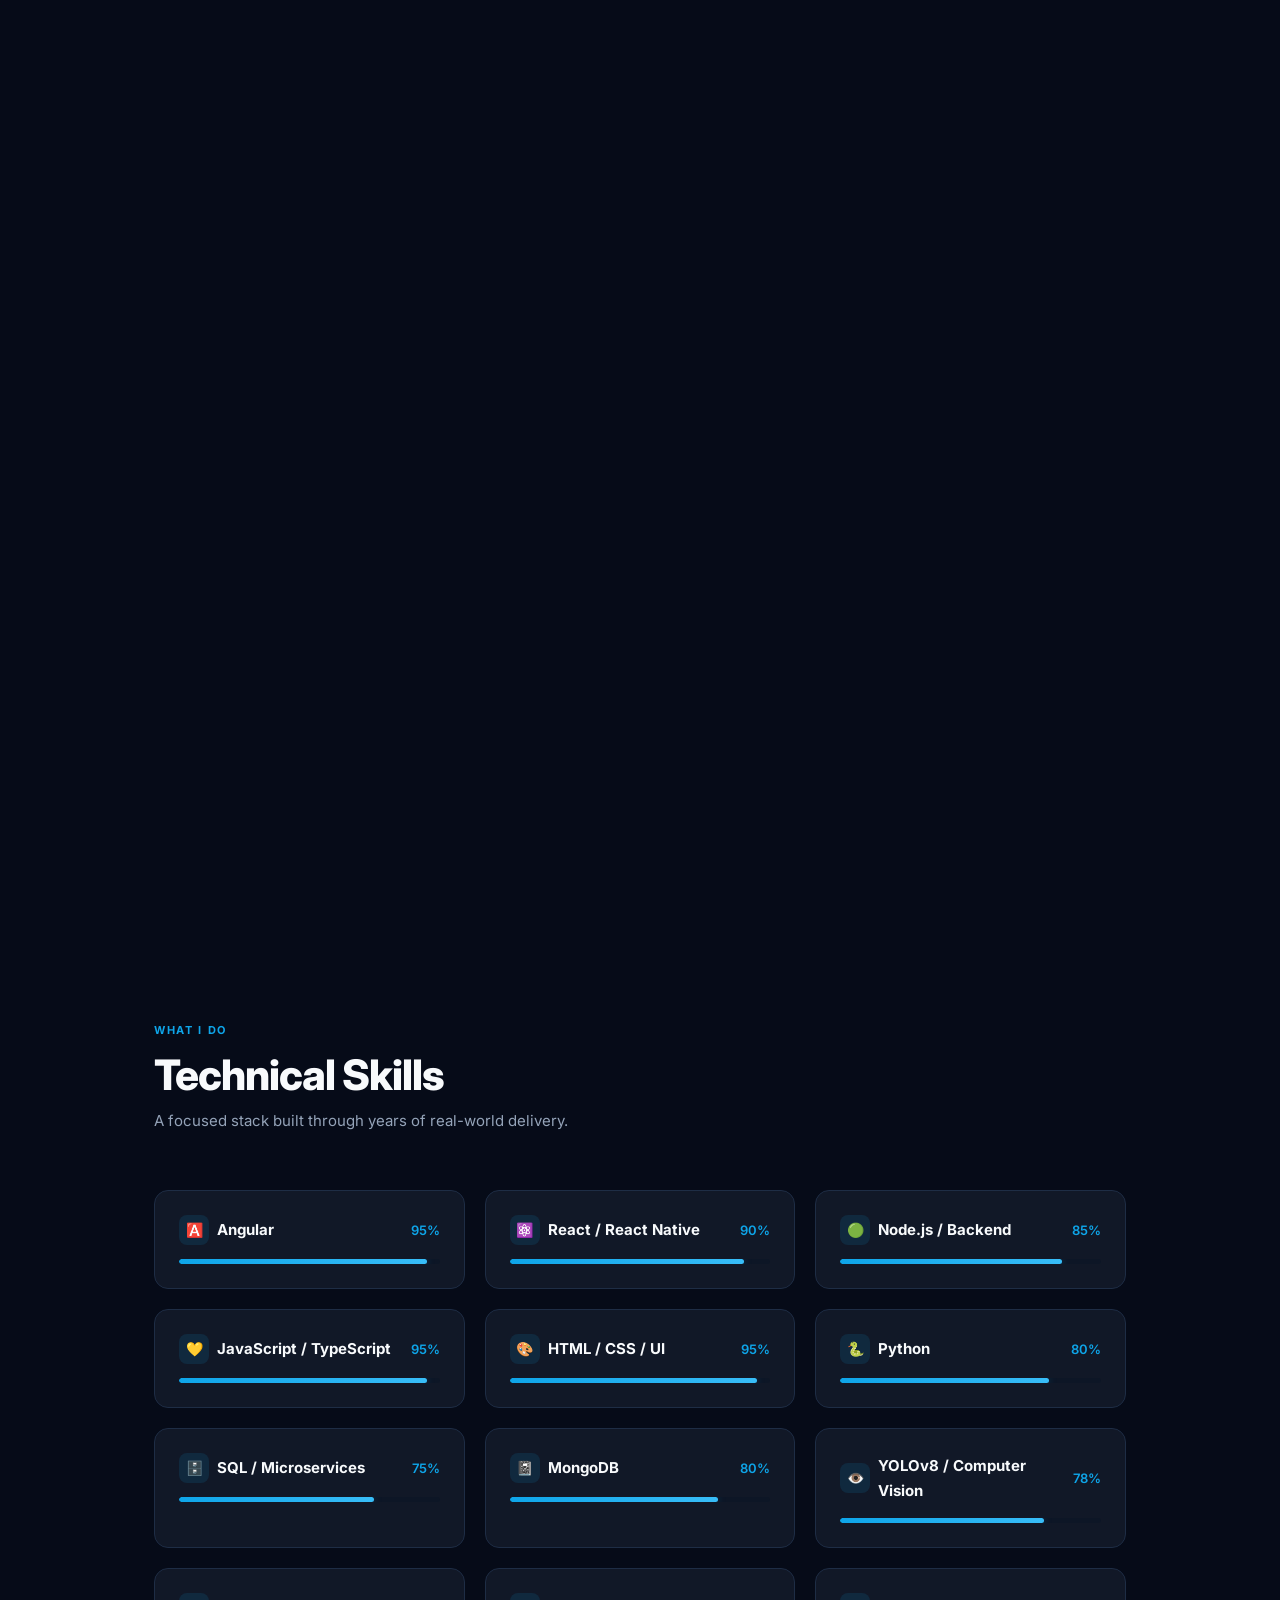
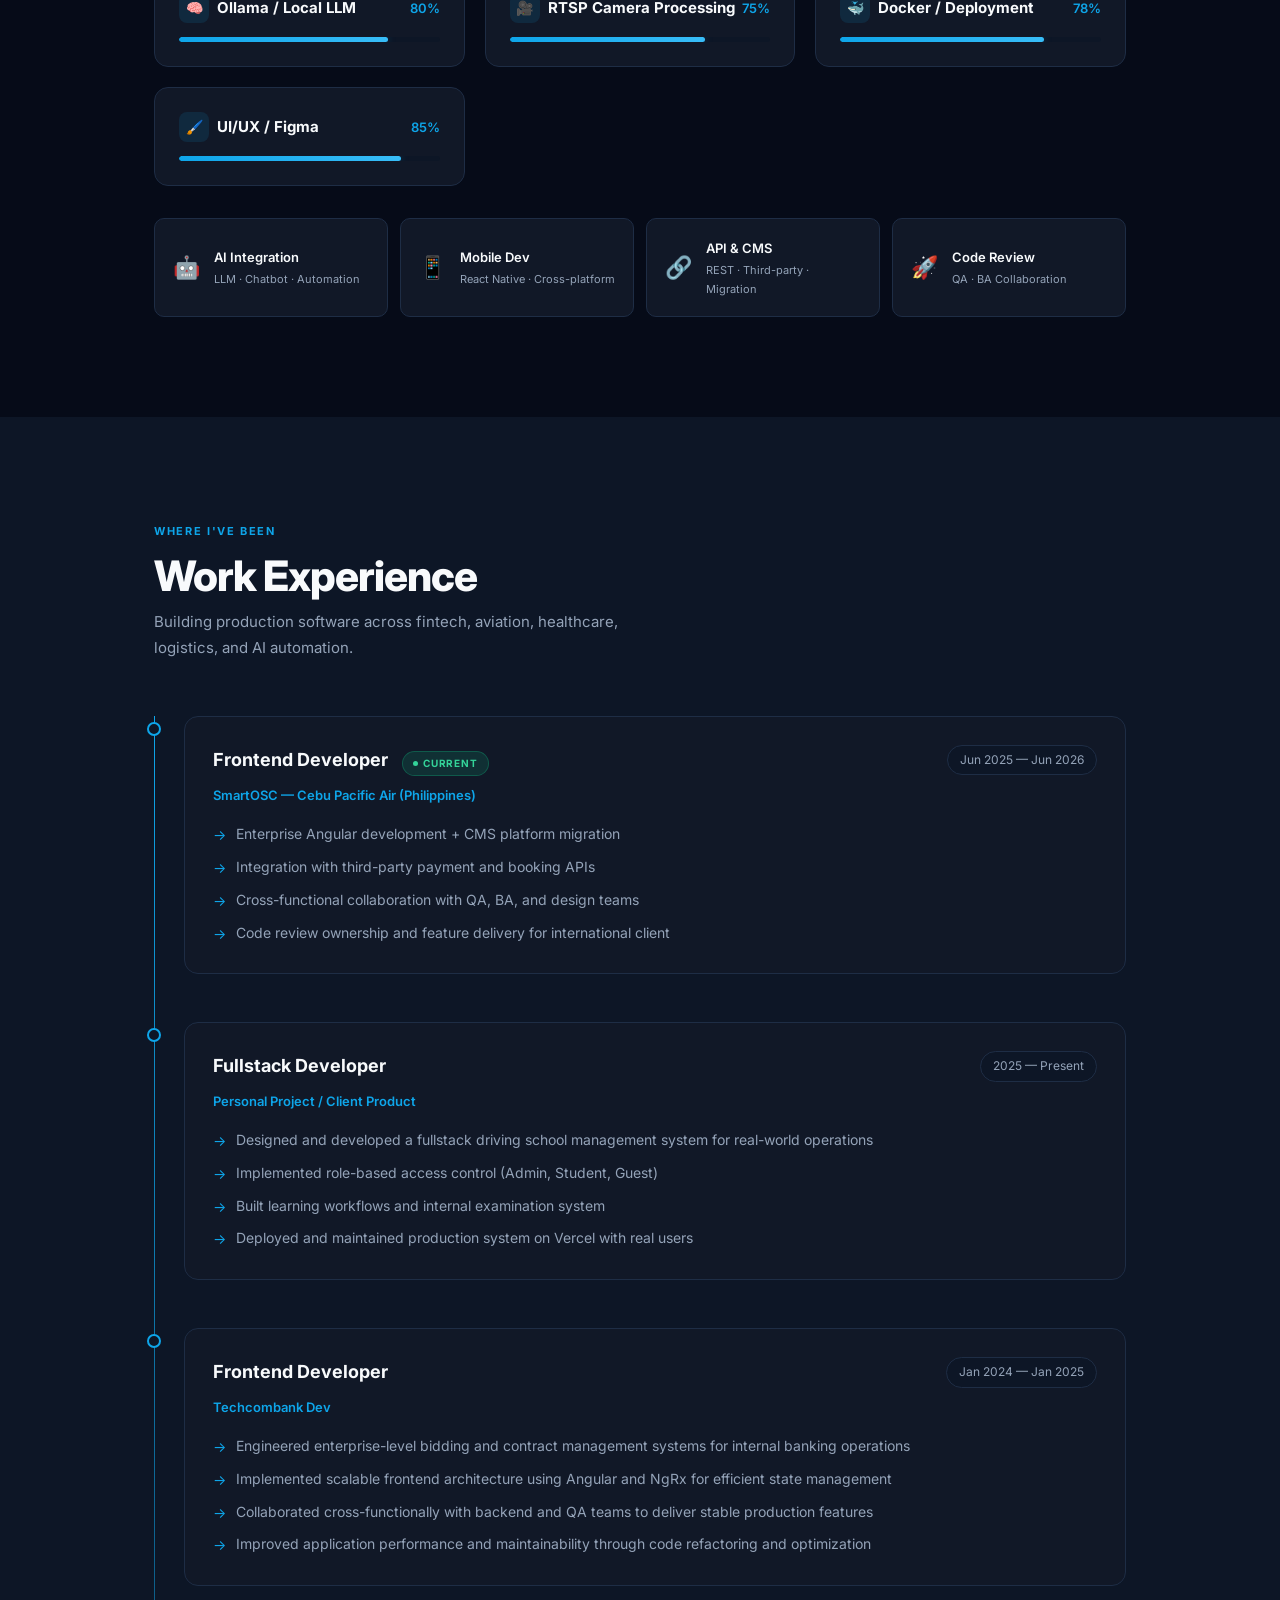
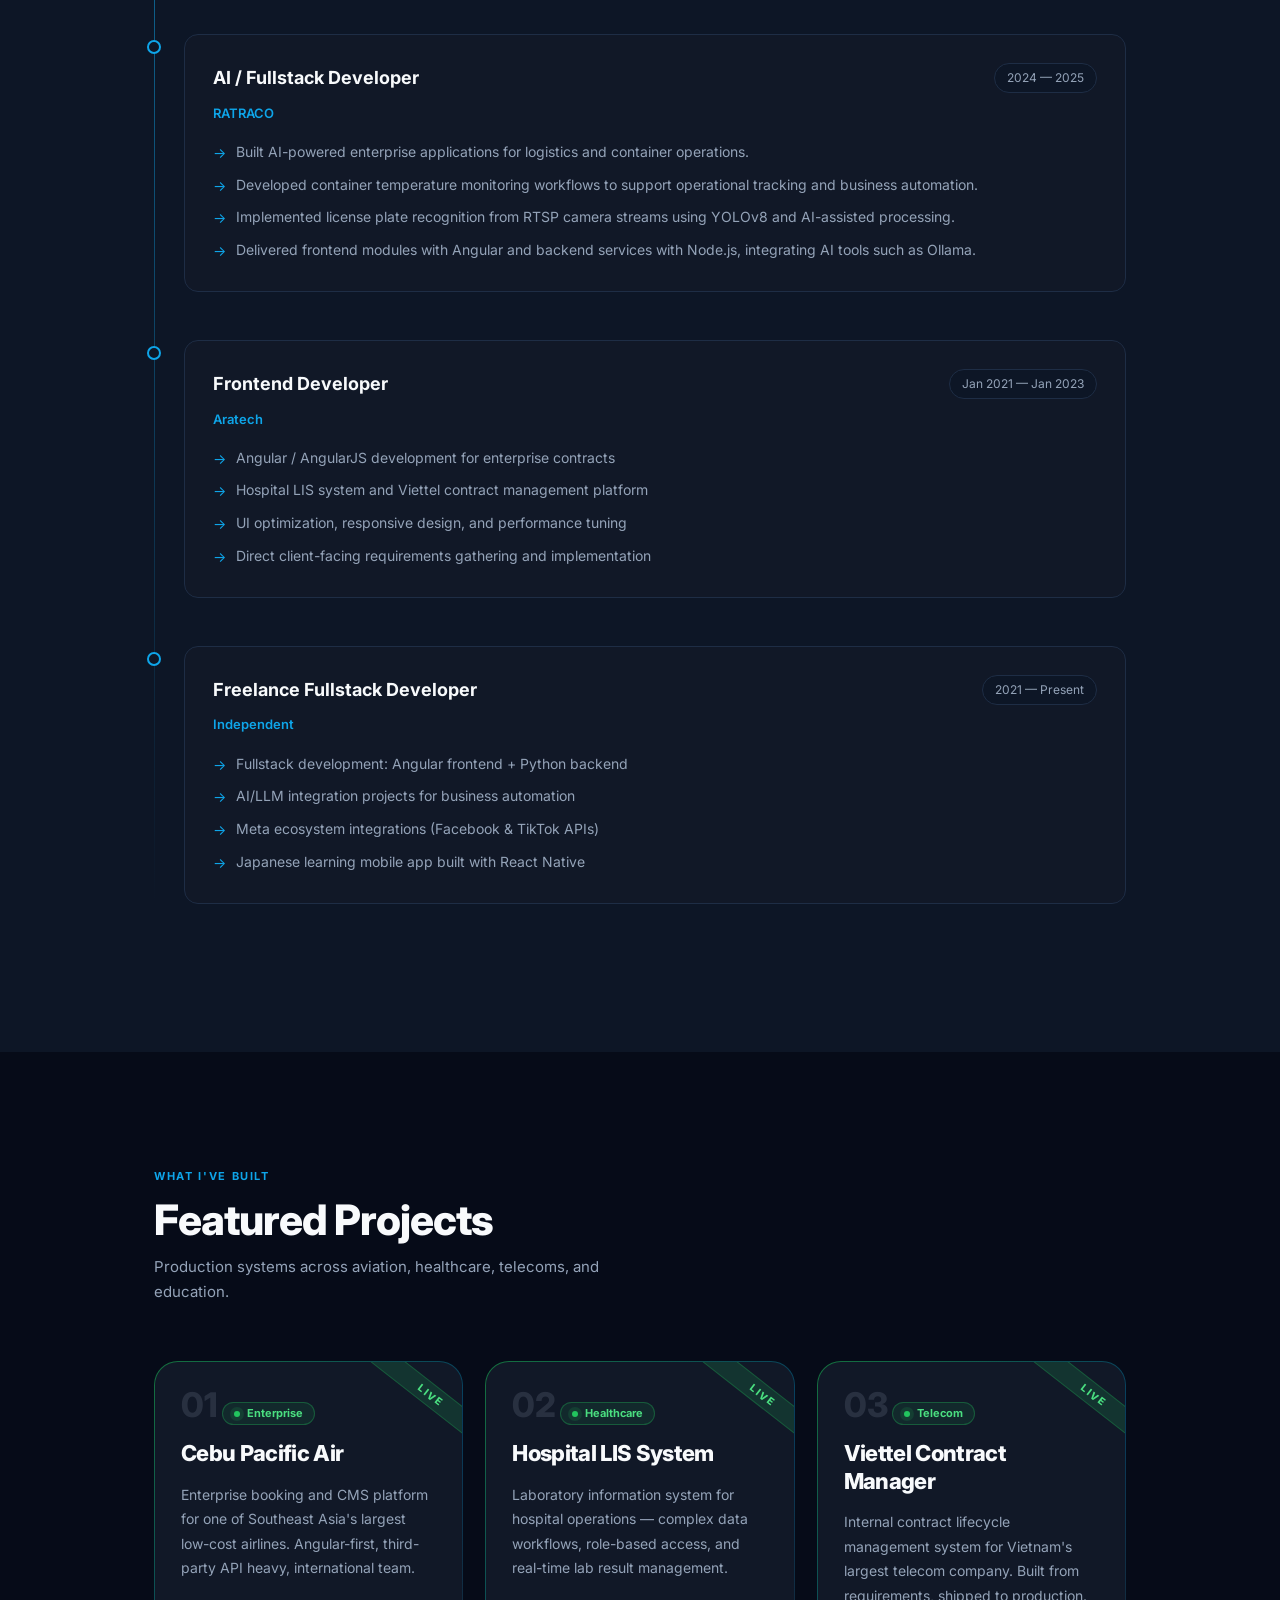
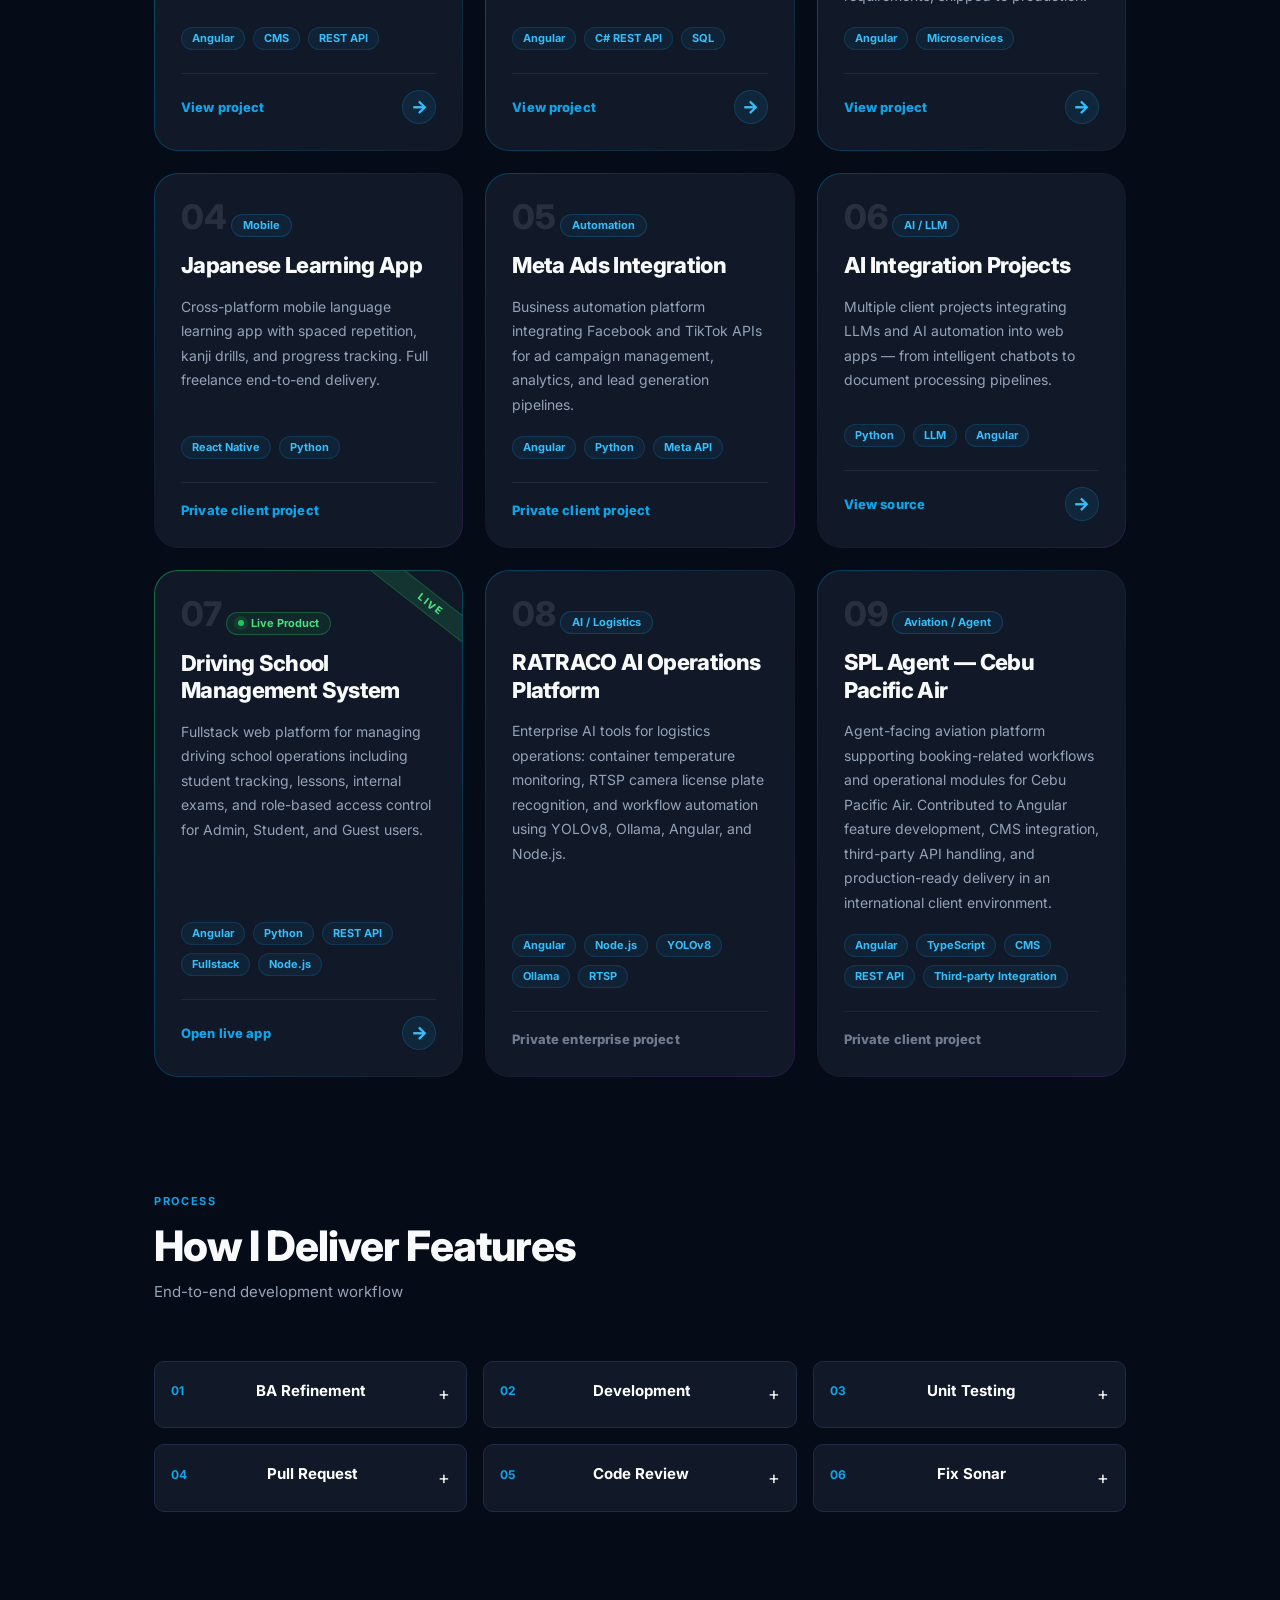
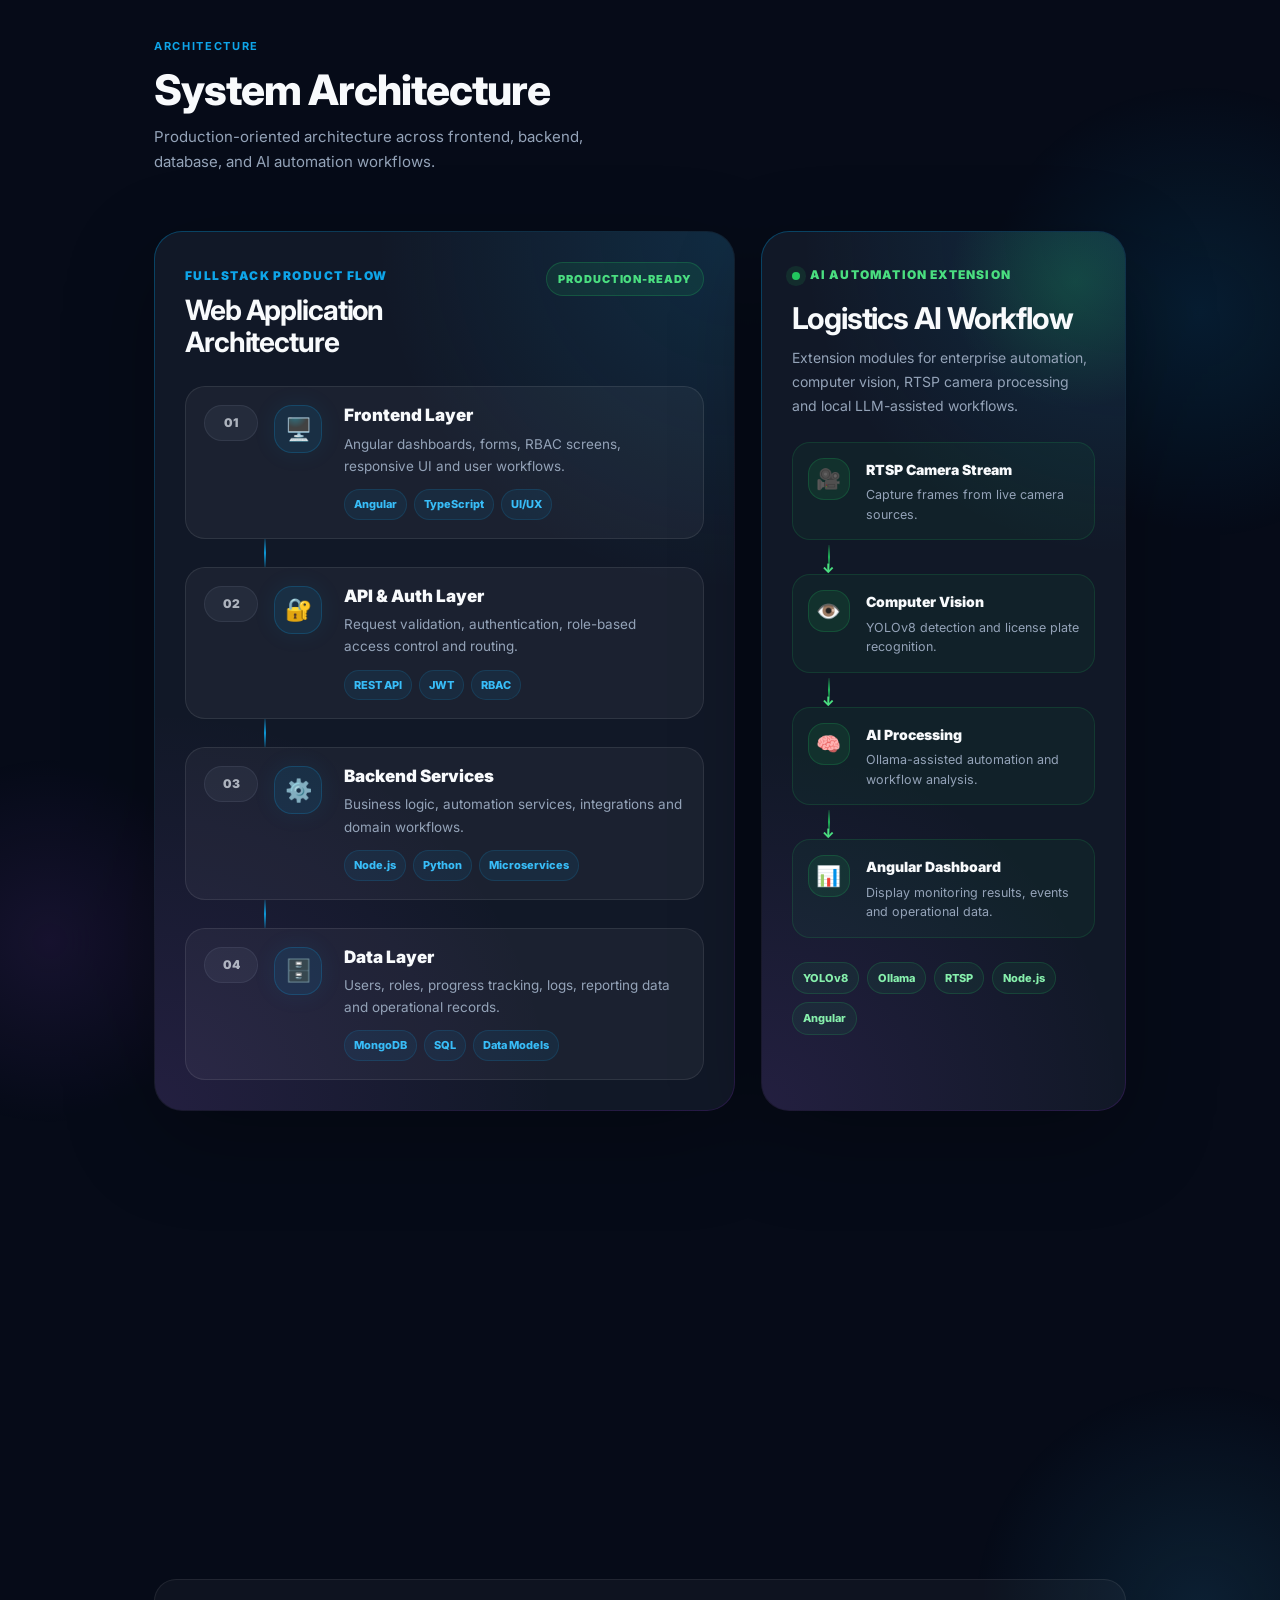
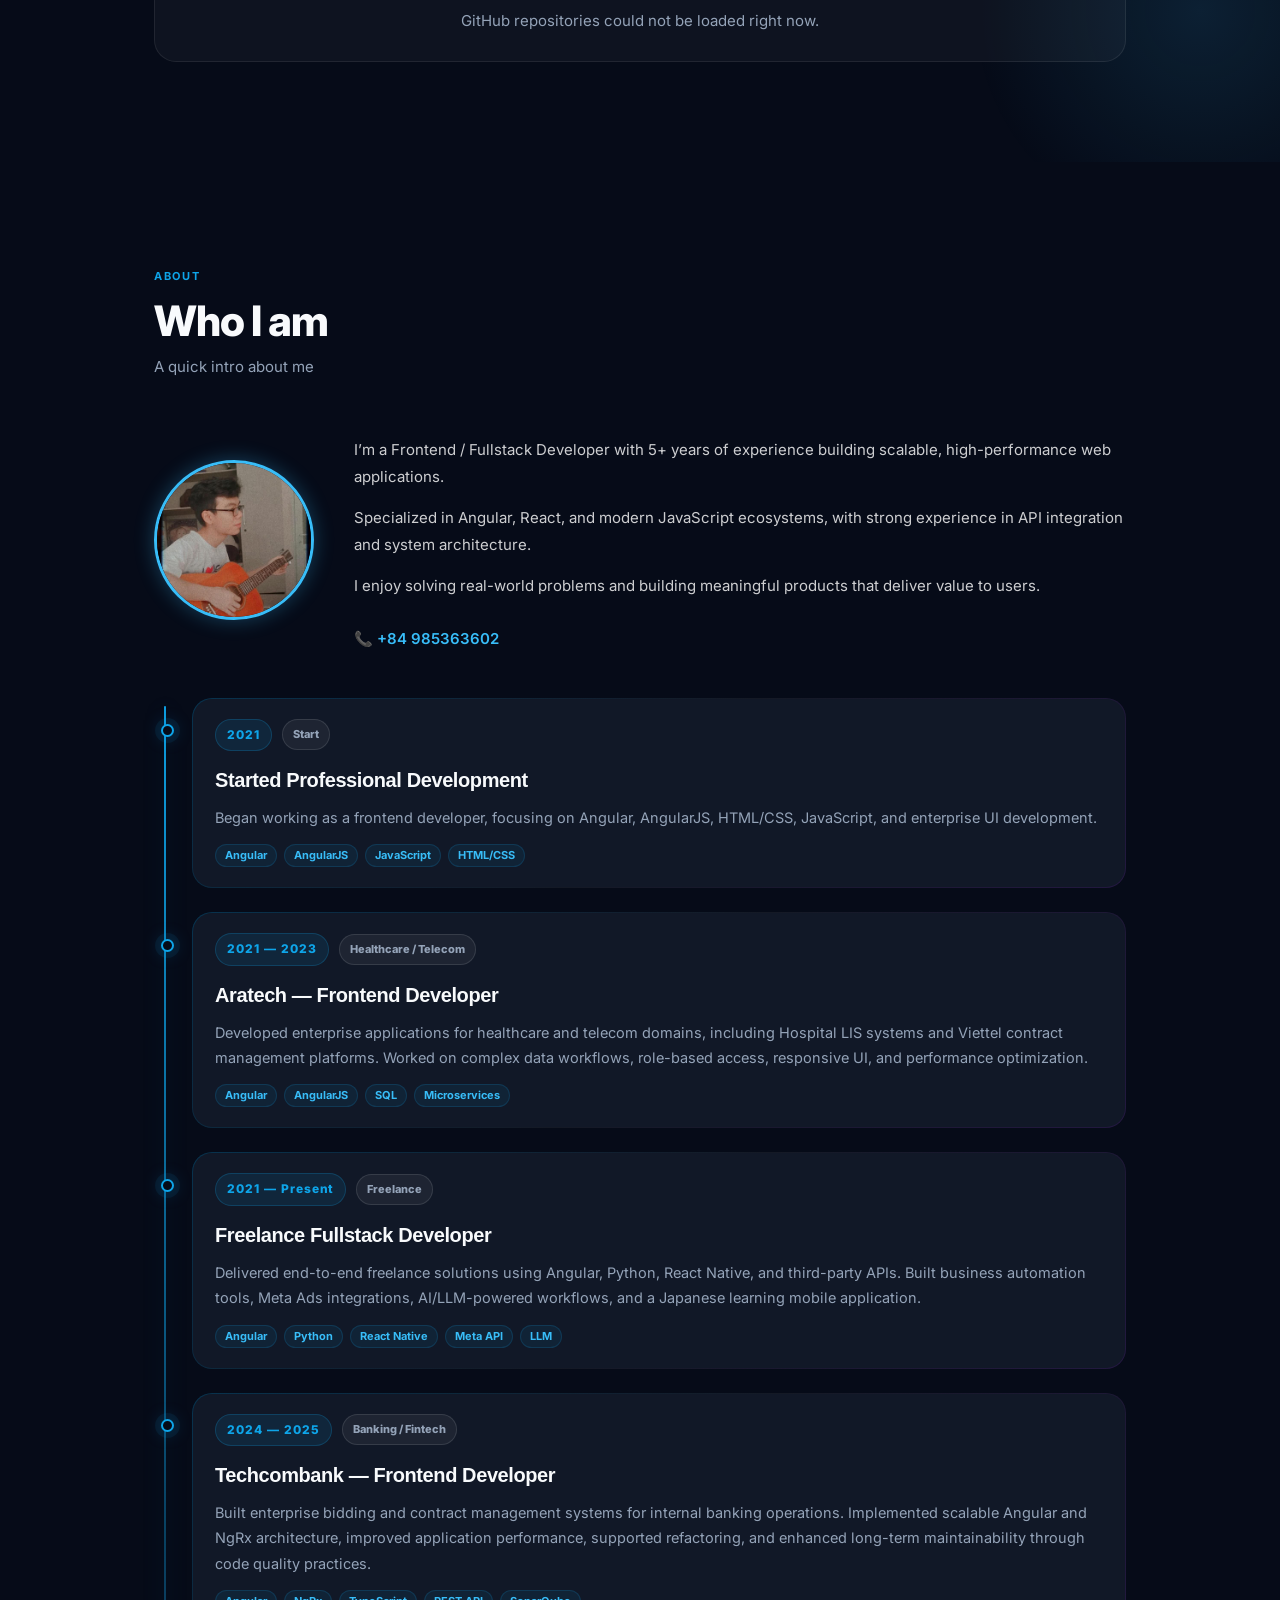
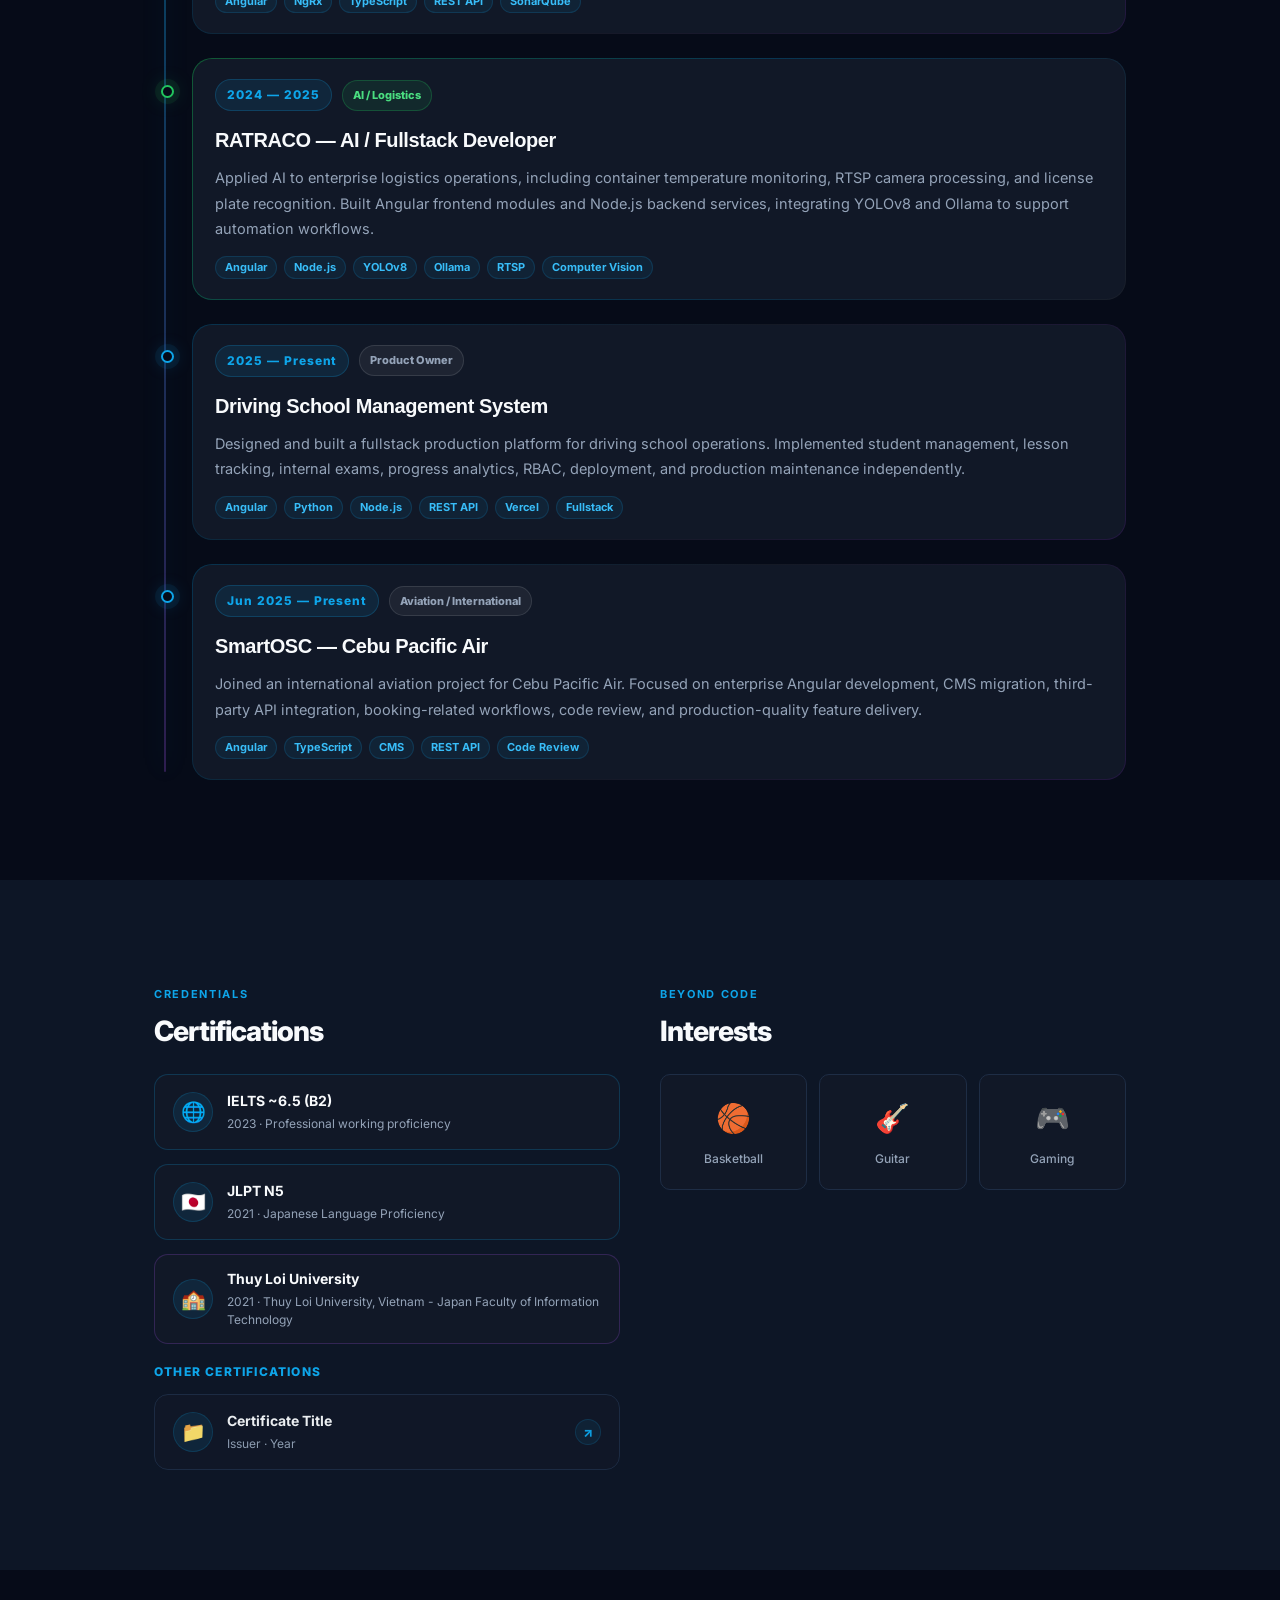
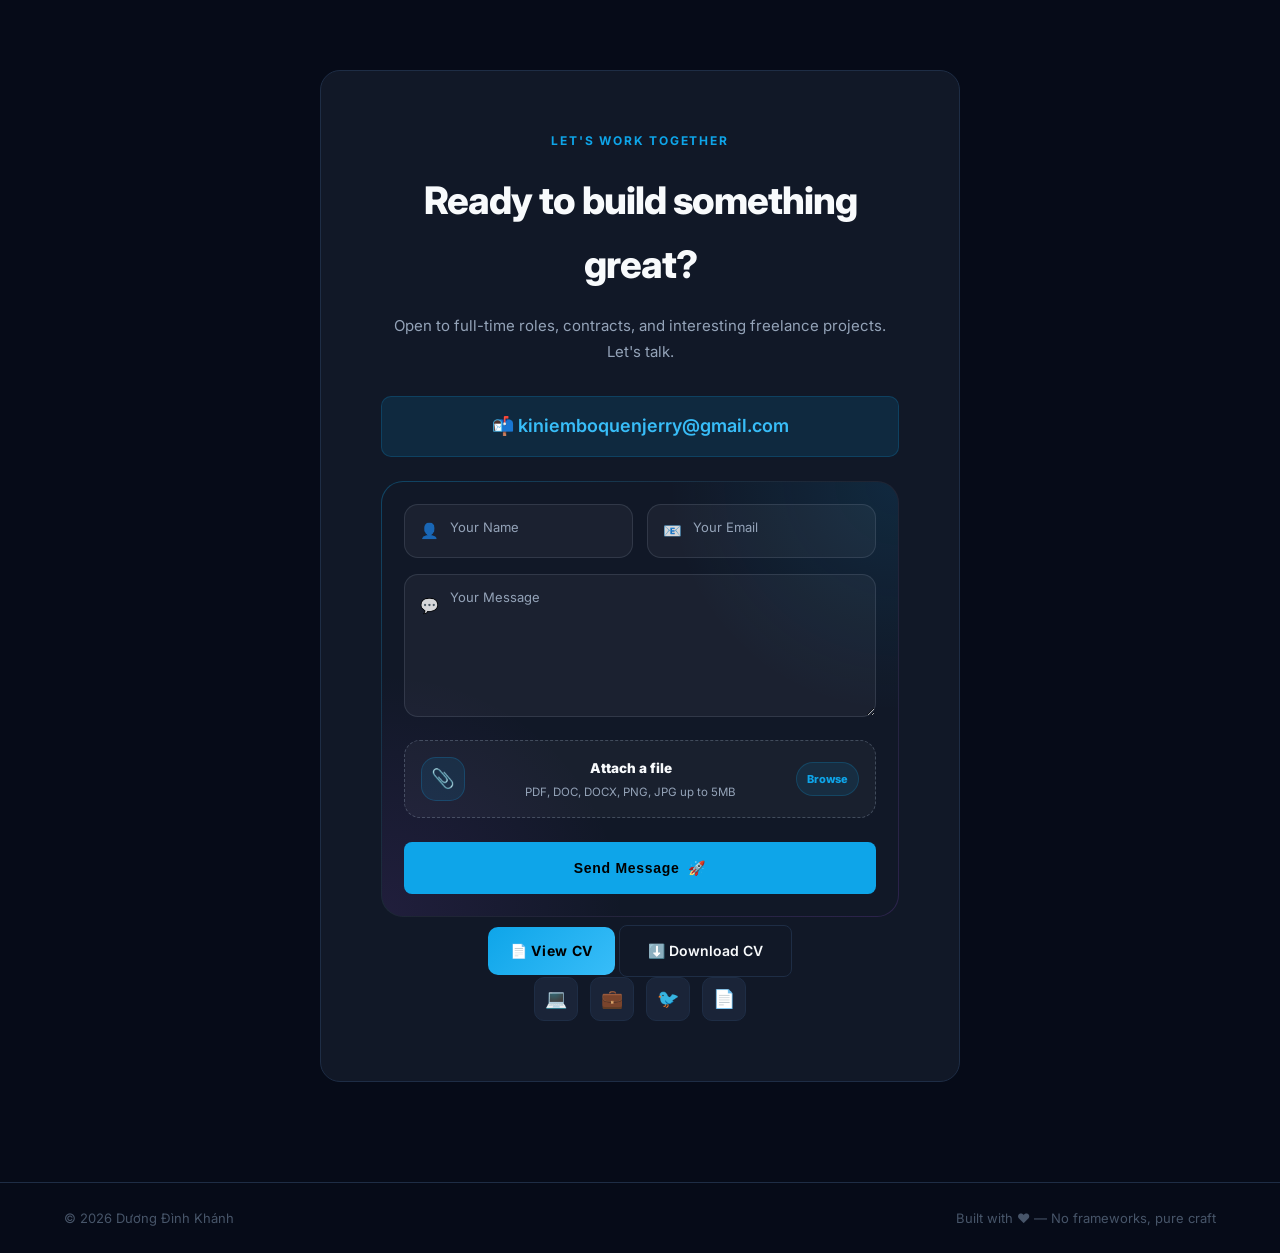
==== commit 092a1895: "fix: Fix CV Fix CV and exp  #6" ====
--- a/index.html
+++ b/index.html
@@ -1,1719 +1,2088 @@
 <!DOCTYPE html>
 <html lang="en">
-   
-   <head>
-      <meta charset="UTF-8" />
-      <meta name="viewport" content="width=device-width, initial-scale=1.0"
-      />
-      <meta name="description" content="Portfolio of Duong Dinh Khanh, a Frontend and Fullstack Developer with 5+ years of experience in Angular, React, TypeScript, Python, Node.js, and AI-powered web applications">
-      <meta name="keywords" content="Frontend Developer, Angular, React, Python, Portfolio">
-      <meta name="author" content="Duong Dinh Khanh">
-      
-      <meta property="og:title" content="Duong Dinh Khanh | Frontend & Fullstack Developer">
-      <meta property="og:description" content="Frontend and Fullstack Developer specializing in Angular, React, TypeScript, Python, Node.js, and AI-powered applications">
-      <meta property="og:image" content="./assets/img/avatar.jpg">
-      <meta property="og:type" content="website">
-
-      <!-- Twitter / X Card -->
-      <meta name="twitter:card" content="summary_large_image" />
-      <meta name="twitter:title" content="Duong Dinh Khanh | Frontend & Fullstack Developer" />
-      <meta
-         name="twitter:description"
-         content="Frontend and Fullstack Developer specializing in Angular, React, TypeScript, Python, Node.js, and AI-powered applications."
-      />
-      <meta name="twitter:image" content="https://uncleyellow.github.io/portfolio/assets/img/avatar.jpg" />
-      
-      <!-- Theme -->
-      <meta name="theme-color" content="#0B1629" />
-
-      <title>
-         Duong Dinh Khanh | Frontend & Fullstack Developer
-      </title>
-      <link rel="preconnect" href="https://fonts.googleapis.com">
-      <link rel="preconnect" href="https://fonts.gstatic.com" crossorigin>
-      <link href="https://fonts.googleapis.com/css2?family=Syne:wght@400;600;700;800&family=Inter:wght@300;400;500;600&display=swap" rel="stylesheet">
-
-      <link rel="stylesheet" href="./assets/css/main.css">
-      <link rel="icon" href="./assets/img/favicon.png">
-      
-      <!-- Structured Data -->
-      <script type="application/ld+json">
+  
+  <head>
+    <meta charset="UTF-8" />
+    <meta name="viewport" content="width=device-width, initial-scale=1.0"
+    />
+    <meta name="description" content="Portfolio of Duong Dinh Khanh, a Frontend and Fullstack Developer with 5+ years of experience in Angular, React, TypeScript, Python, Node.js, and AI-powered web applications">
+    <meta name="keywords" content="Frontend Developer, Angular, React, Python, Portfolio">
+    <meta name="author" content="Duong Dinh Khanh">
+    <meta property="og:title" content="Duong Dinh Khanh | Frontend & Fullstack Developer">
+    <meta property="og:description" content="Frontend and Fullstack Developer specializing in Angular, React, TypeScript, Python, Node.js, and AI-powered applications">
+    <meta property="og:image" content="./assets/img/avatar.jpg">
+    <meta property="og:type" content="website">
+    <!-- Twitter / X Card -->
+    <meta name="twitter:card" content="summary_large_image" />
+    <meta name="twitter:title" content="Duong Dinh Khanh | Frontend & Fullstack Developer"
+    />
+    <meta name="twitter:description" content="Frontend and Fullstack Developer specializing in Angular, React, TypeScript, Python, Node.js, and AI-powered applications."
+    />
+    <meta name="twitter:image" content="https://uncleyellow.github.io/portfolio/assets/img/avatar.jpg"
+    />
+    <!-- Theme -->
+    <meta name="theme-color" content="#0B1629" />
+    <title>
+      Duong Dinh Khanh | Frontend & Fullstack Developer
+    </title>
+    <link rel="preconnect" href="https://fonts.googleapis.com">
+    <link rel="preconnect" href="https://fonts.gstatic.com" crossorigin>
+    <link href="https://fonts.googleapis.com/css2?family=Syne:wght@400;600;700;800&family=Inter:wght@300;400;500;600&display=swap"
+    rel="stylesheet">
+    <link rel="stylesheet" href="./assets/css/main.css">
+    <link rel="icon" href="./assets/img/favicon.png">
+    <!-- Structured Data -->
+    <script type="application/ld+json">
       {
-         "@context": "https://schema.org",
-         "@type": "Person",
-         "name": "Duong Dinh Khanh",
-         "jobTitle": "Frontend / Fullstack Developer",
-         "url": "https://uncleyellow.github.io/portfolio/",
-         "image": "https://uncleyellow.github.io/portfolio/assets/img/avatar.jpg",
-         "email": "mailto:kiniemboquenjerry@gmail.com",
-         "telephone": "+84 985 363 602",
-         "address": {
-            "@type": "PostalAddress",
-            "addressLocality": "Ha Noi",
-            "addressCountry": "VN"
-         },
-         "sameAs": [
-            "https://github.com/uncleyellow"
-         ],
-         "knowsAbout": [
-            "Angular",
-            "React",
-            "TypeScript",
-            "JavaScript",
-            "Python",
-            "Node.js",
-            "Frontend Development",
-            "Fullstack Development",
-            "AI Integration",
-            "REST API"
-         ]
+        "@context": "https://schema.org",
+        "@type": "Person",
+        "name": "Duong Dinh Khanh",
+        "jobTitle": "Frontend / Fullstack Developer",
+        "url": "https://uncleyellow.github.io/portfolio/",
+        "image": "https://uncleyellow.github.io/portfolio/assets/img/avatar.jpg",
+        "email": "mailto:kiniemboquenjerry@gmail.com",
+        "telephone": "+84 985 363 602",
+        "address": {
+          "@type": "PostalAddress",
+          "addressLocality": "Ha Noi",
+          "addressCountry": "VN"
+        },
+        "sameAs": ["https://github.com/uncleyellow"],
+        "knowsAbout": ["Angular", "React", "TypeScript", "JavaScript", "Python", "Node.js", "Frontend Development", "Fullstack Development", "AI Integration", "REST API"]
       }
-      </script>
-   </head>
-   
-   <body>
-      <div id="progressBar"></div>
-      <!-- ✅ MÀN CHÀO ĐEN – ĐẶT NGAY ĐẦU BODY -->
-      <div id="introScreen" class="intro-screen" aria-hidden="false">
-         <div id="introGreeting" class="intro-greeting"></div>
+    </script>
+  </head>
+  
+  <body>
+    <div id="progressBar">
+    </div>
+    <!-- ✅ MÀN CHÀO ĐEN – ĐẶT NGAY ĐẦU BODY -->
+    <div id="introScreen" class="intro-screen" aria-hidden="false">
+      <div id="introGreeting" class="intro-greeting">
       </div>
-      <div id="orb">
+    </div>
+    <div id="orb">
+    </div>
+    <!-- NAV -->
+    <nav id="navbar">
+      <a class="nav-logo" href="#hero">
+        <span>
+          &lt;/&gt;
+        </span>
+        Khanh.dev
+      </a>
+      <ul class="nav-links">
+        <li>
+          <a href="#skills" data-i18n="nav.skills">
+            Skills
+          </a>
+        </li>
+        <li>
+          <a href="#experience" data-i18n="nav.experience">
+            Experience
+          </a>
+        </li>
+        <li>
+          <a href="#projects" data-i18n="nav.projects">
+            Projects
+          </a>
+        </li>
+        <li>
+          <a href="#contact" class="nav-cta" data-i18n="nav.hire">
+            Hire Me
+          </a>
+        </li>
+      </ul>
+      <div class="nav-right">
+        <div class="lang-toggle">
+          <button class="lang-btn active" onclick="setLang('en')">
+            EN
+          </button>
+          <button class="lang-btn" onclick="setLang('vi')">
+            VI
+          </button>
+        </div>
+        <div class="hamburger" id="hamburger">
+          <span>
+          </span>
+          <span>
+          </span>
+          <span>
+          </span>
+        </div>
       </div>
-      <!-- NAV -->
-      <nav id="navbar">
-         <a class="nav-logo" href="#hero">
-            <span>
-               &lt;/&gt;
+    </nav>
+    <div class="mobile-menu" id="mobileMenu">
+      <a href="#skills" onclick="closeMobile()" data-i18n="nav.skills">
+        Skills
+      </a>
+      <a href="#experience" onclick="closeMobile()" data-i18n="nav.experience">
+        Experience
+      </a>
+      <a href="#projects" onclick="closeMobile()" data-i18n="nav.projects">
+        Projects
+      </a>
+      <a href="#more" onclick="closeMobile()" data-i18n="nav.certs">
+        Certifications
+      </a>
+      <a href="#contact" onclick="closeMobile()" style="color:var(--accent)"
+      data-i18n="nav.hire_arrow">
+        Hire Me →
+      </a>
+      <div class="mobile-lang">
+        <button class="lang-btn active" onclick="setLang('en')">
+          EN
+        </button>
+        <button class="lang-btn" onclick="setLang('vi')">
+          VI
+        </button>
+      </div>
+    </div>
+    <!-- HERO -->
+    <section id="hero">
+      <div class="container">
+        <div class="hero-inner">
+          <div class="hero-content">
+            <div class="hero-eyebrow">
+              <span class="dot">
+              </span>
+              <span data-i18n="hero.available">
+                Available for opportunities
+              </span>
+            </div>
+            <h1 class="hero-name">
+              <span data-i18n="hero.name">
+                Duong Dinh Khanh
+              </span>
+              <span data-i18n="hero.title1">
+                Frontend &
+              </span>
+              <br>
+              <span class="accent">
+                Fullstack
+              </span>
+              <br>
+              <span data-i18n="hero.title2">
+                Developer
+              </span>
+            </h1>
+            <p class="hero-title">
+              <span id="typewriter">
+              </span>
+              <span class="cursor">
+              </span>
+            </p>
+            <p class="hero-desc" data-i18n="hero.desc">
+              5+ years crafting high-performance web & mobile experiences. Specialized
+              in Angular, React, and Python — from pixel-perfect UIs to robust backend
+              integrations.
+            </p>
+            <div class="hero-actions">
+              <a href="#projects" class="btn-primary">
+                <span data-i18n="hero.cta1">
+                  View My Work
+                </span>
+                <svg width="14" height="14" viewBox="0 0 14 14" fill="none">
+                  <path d="M2 7h10M8 3l4 4-4 4" stroke="currentColor" stroke-width="1.5"
+                  stroke-linecap="round" stroke-linejoin="round" />
+                </svg>
+              </a>
+              <a href="#contact" class="btn-secondary" data-i18n="hero.cta2">
+                Get In Touch
+              </a>
+            </div>
+            <div class="hero-stats">
+              <div class="stat-item">
+                <div class="stat-number">
+                  5+
+                </div>
+                <div class="stat-label" data-i18n="hero.stat1">
+                  Years Exp.
+                </div>
+              </div>
+              <div class="stat-item">
+                <div class="stat-number">
+                  10+
+                </div>
+                <div class="stat-label" data-i18n="hero.stat2">
+                  Projects
+                </div>
+              </div>
+              <div class="stat-item">
+                <div class="stat-number">
+                  5+
+                </div>
+                <div class="stat-label" data-i18n="hero.stat3">
+                  Companies
+                </div>
+              </div>
+              <div class="stat-item">
+                <div class="stat-number">
+                  B2
+                </div>
+                <div class="stat-label" data-i18n="hero.stat4">
+                  English
+                </div>
+              </div>
+              <div class="stat-item">
+                <div class="stat-number">
+                  N4
+                </div>
+                <div class="stat-label" data-i18n="hero.stat5">
+                  Japanese
+                </div>
+              </div>
+            </div>
+          </div>
+          <div class="hero-avatar-card">
+            <div class="avatar-bg">
+              <img src="./assets/img/avatar.jpg" alt="avatar" class="avatar-img" loading="lazy"
+              />
+              <div class="avatar-name-label" data-i18n="hero.avatar_role">
+                Frontend Developer
+              </div>
+              <div class="avatar-role-label" data-i18n="hero.avatar_loc">
+                Ha Noi City, Vietnam
+              </div>
+              <div class="avatar-badges">
+                <span class="badge">
+                  Angular
+                </span>
+                <span class="badge">
+                  React
+                </span>
+                <span class="badge">
+                  Python
+                </span>
+                <span class="badge">
+                  TypeScript
+                </span>
+              </div>
+            </div>
+          </div>
+        </div>
+      </div>
+    </section>
+    <!-- SKILLS -->
+    <section id="skills">
+      <div class="container">
+        <div class="section-header reveal">
+          <div class="section-tag" data-i18n="skills.tag">
+            What I Do
+          </div>
+          <h2 class="section-title-main" data-i18n="skills.title">
+            Technical Skills
+          </h2>
+          <p class="section-subtitle" data-i18n="skills.sub">
+            A focused stack built through years of real-world delivery.
+          </p>
+        </div>
+        <div class="skills-grid">
+          <div class="skill-card reveal">
+            <div class="skill-header">
+              <div class="skill-name">
+                <span class="skill-icon">
+                  🅰️
+                </span>
+                Angular
+              </div>
+              <span class="skill-pct">
+                95%
+              </span>
+            </div>
+            <div class="skill-track">
+              <div class="skill-fill" data-width="95">
+              </div>
+            </div>
+          </div>
+          <div class="skill-card reveal">
+            <div class="skill-header">
+              <div class="skill-name">
+                <span class="skill-icon">
+                  ⚛️
+                </span>
+                React / React Native
+              </div>
+              <span class="skill-pct">
+                90%
+              </span>
+            </div>
+            <div class="skill-track">
+              <div class="skill-fill" data-width="90">
+              </div>
+            </div>
+          </div>
+          <div class="skill-card reveal">
+            <div class="skill-header">
+              <div class="skill-name">
+                <span class="skill-icon">
+                  🟢
+                </span>
+                <span data-i18n="skill.node">
+                </span>
+              </div>
+              <span class="skill-pct">
+                85%
+              </span>
+            </div>
+            <div class="skill-track">
+              <div class="skill-fill" data-width="85">
+              </div>
+            </div>
+          </div>
+          <div class="skill-card reveal">
+            <div class="skill-header">
+              <div class="skill-name">
+                <span class="skill-icon">
+                  💛
+                </span>
+                JavaScript / TypeScript
+              </div>
+              <span class="skill-pct">
+                95%
+              </span>
+            </div>
+            <div class="skill-track">
+              <div class="skill-fill" data-width="95">
+              </div>
+            </div>
+          </div>
+          <div class="skill-card reveal">
+            <div class="skill-header">
+              <div class="skill-name">
+                <span class="skill-icon">
+                  🎨
+                </span>
+                HTML / CSS / UI
+              </div>
+              <span class="skill-pct">
+                95%
+              </span>
+            </div>
+            <div class="skill-track">
+              <div class="skill-fill" data-width="95">
+              </div>
+            </div>
+          </div>
+          <div class="skill-card reveal">
+            <div class="skill-header">
+              <div class="skill-name">
+                <span class="skill-icon">
+                  🐍
+                </span>
+                Python
+              </div>
+              <span class="skill-pct">
+                80%
+              </span>
+            </div>
+            <div class="skill-track">
+              <div class="skill-fill" data-width="80">
+              </div>
+            </div>
+          </div>
+          <div class="skill-card reveal">
+            <div class="skill-header">
+              <div class="skill-name">
+                <span class="skill-icon">
+                  🗄️
+                </span>
+                SQL / Microservices
+              </div>
+              <span class="skill-pct">
+                75%
+              </span>
+            </div>
+            <div class="skill-track">
+              <div class="skill-fill" data-width="75">
+              </div>
+            </div>
+          </div>
+          <div class="skill-card reveal">
+            <div class="skill-header">
+              <div class="skill-name">
+                <span class="skill-icon">
+                  📓
+                </span>
+                MongoDB
+              </div>
+              <span class="skill-pct">
+                80%
+              </span>
+            </div>
+            <div class="skill-track">
+              <div class="skill-fill" data-width="80">
+              </div>
+            </div>
+          </div>
+          <div class="skill-card reveal">
+            <div class="skill-header">
+              <div class="skill-name">
+                <span class="skill-icon">
+                  👁️
+                </span>
+                YOLOv8 / Computer Vision
+              </div>
+              <span class="skill-pct">
+                78%
+              </span>
+            </div>
+            <div class="skill-track">
+              <div class="skill-fill" data-width="78">
+              </div>
+            </div>
+          </div>
+          <div class="skill-card reveal">
+            <div class="skill-header">
+              <div class="skill-name">
+                <span class="skill-icon">
+                  🧠
+                </span>
+                Ollama / Local LLM
+              </div>
+              <span class="skill-pct">
+                80%
+              </span>
+            </div>
+            <div class="skill-track">
+              <div class="skill-fill" data-width="80">
+              </div>
+            </div>
+          </div>
+          <div class="skill-card reveal">
+            <div class="skill-header">
+              <div class="skill-name">
+                <span class="skill-icon">
+                  🎥
+                </span>
+                RTSP Camera Processing
+              </div>
+              <span class="skill-pct">
+                75%
+              </span>
+            </div>
+            <div class="skill-track">
+              <div class="skill-fill" data-width="75">
+              </div>
+            </div>
+          </div>
+          <div class="skill-card reveal">
+            <div class="skill-header">
+              <div class="skill-name">
+                <span class="skill-icon">
+                  🐳
+                </span>
+                Docker / Deployment
+              </div>
+              <span class="skill-pct">
+                78%
+              </span>
+            </div>
+            <div class="skill-track">
+              <div class="skill-fill" data-width="78">
+              </div>
+            </div>
+          </div>
+          <div class="skill-card reveal">
+            <div class="skill-header">
+              <div class="skill-name">
+                <span class="skill-icon">
+                  🖌️
+                </span>
+                UI/UX / Figma
+              </div>
+              <span class="skill-pct">
+                85%
+              </span>
+            </div>
+            <div class="skill-track">
+              <div class="skill-fill" data-width="85">
+              </div>
+            </div>
+          </div>
+        </div>
+        <div class="skill-cats reveal" style="transition-delay:0.2s">
+          <div class="skill-cat-card">
+            <span class="skill-cat-icon">
+              🤖
             </span>
-            Khanh.dev
-         </a>
-         <ul class="nav-links">
-            <li>
-               <a href="#skills" data-i18n="nav.skills">
-                  Skills
-               </a>
-            </li>
-            <li>
-               <a href="#experience" data-i18n="nav.experience">
-                  Experience
-               </a>
-            </li>
-            <li>
-               <a href="#projects" data-i18n="nav.projects">
-                  Projects
-               </a>
-            </li>
-            <li>
-               <a href="#contact" class="nav-cta" data-i18n="nav.hire">
-                  Hire Me
-               </a>
-            </li>
-         </ul>
-         <div class="nav-right">
-            <div class="lang-toggle">
-               <button class="lang-btn active" onclick="setLang('en')">
-                  EN
-               </button>
-               <button class="lang-btn" onclick="setLang('vi')">
-                  VI
-               </button>
-            </div>
-            <div class="hamburger" id="hamburger">
-               <span>
-               </span>
-               <span>
-               </span>
-               <span>
-               </span>
-            </div>
-         </div>
-      </nav>
-      <div class="mobile-menu" id="mobileMenu">
-         <a href="#skills" onclick="closeMobile()" data-i18n="nav.skills">
-            Skills
-         </a>
-         <a href="#experience" onclick="closeMobile()" data-i18n="nav.experience">
-            Experience
-         </a>
-         <a href="#projects" onclick="closeMobile()" data-i18n="nav.projects">
-            Projects
-         </a>
-         <a href="#more" onclick="closeMobile()" data-i18n="nav.certs">
-            Certifications
-         </a>
-         <a href="#contact" onclick="closeMobile()" style="color:var(--accent)"
-         data-i18n="nav.hire_arrow">
-            Hire Me →
-         </a>
-         <div class="mobile-lang">
-            <button class="lang-btn active" onclick="setLang('en')">
-               EN
-            </button>
-            <button class="lang-btn" onclick="setLang('vi')">
-               VI
-            </button>
-         </div>
+            <div>
+              <div class="skill-cat-label" data-i18n="skills.cat1">
+                AI Integration
+              </div>
+              <div class="skill-cat-sub">
+                LLM · Chatbot · Automation
+              </div>
+            </div>
+          </div>
+          <div class="skill-cat-card">
+            <span class="skill-cat-icon">
+              📱
+            </span>
+            <div>
+              <div class="skill-cat-label" data-i18n="skills.cat2">
+                Mobile Dev
+              </div>
+              <div class="skill-cat-sub">
+                React Native · Cross-platform
+              </div>
+            </div>
+          </div>
+          <div class="skill-cat-card">
+            <span class="skill-cat-icon">
+              🔗
+            </span>
+            <div>
+              <div class="skill-cat-label" data-i18n="skills.cat3">
+                API & CMS
+              </div>
+              <div class="skill-cat-sub">
+                REST · Third-party · Migration
+              </div>
+            </div>
+          </div>
+          <div class="skill-cat-card">
+            <span class="skill-cat-icon">
+              🚀
+            </span>
+            <div>
+              <div class="skill-cat-label" data-i18n="skills.cat4">
+                Code Review
+              </div>
+              <div class="skill-cat-sub">
+                QA · BA Collaboration
+              </div>
+            </div>
+          </div>
+        </div>
       </div>
-      <!-- HERO -->
-      <section id="hero">
-         <div class="container">
-            <div class="hero-inner">
-               <div class="hero-content">
-                  <div class="hero-eyebrow">
-                     <span class="dot">
-                     </span>
-                     <span data-i18n="hero.available">
-                        Available for opportunities
-                     </span>
+    </section>
+    <!-- EXPERIENCE -->
+    <section id="experience">
+      <div class="container">
+        <div class="section-header reveal">
+          <div class="section-tag" data-i18n="exp.tag">
+            Where I've Been
+          </div>
+          <h2 class="section-title-main" data-i18n="exp.title">
+            Work Experience
+          </h2>
+          <p class="section-subtitle" data-i18n="exp.sub">
+            Building production software across fintech, aviation, healthcare, logistics,
+            and AI automation.
+          </p>
+        </div>
+        <div class="timeline">
+          <div class="timeline-item">
+            <div class="timeline-dot">
+            </div>
+            <div class="exp-card">
+              <div class="exp-meta">
+                <div class="exp-role">
+                  <span data-i18n="exp1.role">
+                    Frontend Developer
+                  </span>
+                  <span class="tag-latest" data-i18n="exp.current">
+                    Current
+                  </span>
+                </div>
+                <span class="exp-period">
+                  Jun 2025 — Jun 2026
+                </span>
+              </div>
+              <div class="exp-company">
+                SmartOSC — Cebu Pacific Air (Philippines)
+              </div>
+              <ul class="exp-list">
+                <li data-i18n="exp1.b1">
+                  Enterprise Angular development + CMS platform migration
+                </li>
+                <li data-i18n="exp1.b2">
+                  Integration with third-party payment and booking APIs
+                </li>
+                <li data-i18n="exp1.b3">
+                  Cross-functional collaboration with QA, BA, and design teams
+                </li>
+                <li data-i18n="exp1.b4">
+                  Code review ownership and feature delivery for international client
+                </li>
+              </ul>
+            </div>
+          </div>
+          <div class="timeline-item">
+            <div class="timeline-dot">
+            </div>
+            <div class="exp-card">
+              <div class="exp-meta">
+                <div class="exp-role" data-i18n="exp5.role">
+                </div>
+                <span class="exp-period">
+                  2025 — Present
+                </span>
+              </div>
+              <div class="exp-company" data-i18n="exp5.company">
+              </div>
+              <ul class="exp-list">
+                <li data-i18n="exp5.b1">
+                </li>
+                <li data-i18n="exp5.b2">
+                </li>
+                <li data-i18n="exp5.b3">
+                </li>
+                <li data-i18n="exp5.b4">
+                </li>
+              </ul>
+            </div>
+          </div>
+          <div class="timeline-item">
+            <div class="timeline-dot">
+            </div>
+            <div class="exp-card">
+              <div class="exp-meta">
+                <div class="exp-role" data-i18n="exp4.role">
+                  Frontend Developer
+                </div>
+                <span class="exp-period">
+                  Jan 2024 — Jan 2025
+                </span>
+              </div>
+              <div class="exp-company">
+                Techcombank Dev
+              </div>
+              <ul class="exp-list">
+                <li data-i18n="exp4.b1">
+                </li>
+                <li data-i18n="exp4.b2">
+                </li>
+                <li data-i18n="exp4.b3">
+                </li>
+                <li data-i18n="exp4.b4">
+                </li>
+              </ul>
+            </div>
+          </div>
+          <div class="timeline-item">
+            <div class="timeline-dot">
+            </div>
+            <div class="exp-card">
+              <div class="exp-meta">
+                <div class="exp-role" data-i18n="exp6.role">
+                  AI / Fullstack Developer
+                </div>
+                <span class="exp-period">
+                  2024 — 2025
+                </span>
+              </div>
+              <div class="exp-company" data-i18n="exp6.company">
+                RATRACO
+              </div>
+              <ul class="exp-list">
+                <li data-i18n="exp6.b1">
+                  Built AI-powered enterprise applications for logistics and container operations.
+                </li>
+                <li data-i18n="exp6.b2">
+                  Developed container temperature monitoring workflows to support operational
+                  tracking and business automation.
+                </li>
+                <li data-i18n="exp6.b3">
+                  Implemented license plate recognition from RTSP camera streams using YOLOv8
+                  and AI-assisted processing.
+                </li>
+                <li data-i18n="exp6.b4">
+                  Delivered frontend modules with Angular and backend services with Node.js,
+                  integrating AI tools such as Ollama.
+                </li>
+              </ul>
+            </div>
+          </div>
+          <div class="timeline-item">
+            <div class="timeline-dot">
+            </div>
+            <div class="exp-card">
+              <div class="exp-meta">
+                <div class="exp-role" data-i18n="exp2.role">
+                  Frontend Developer
+                </div>
+                <span class="exp-period">
+                  Jan 2021 — Jan 2023
+                </span>
+              </div>
+              <div class="exp-company">
+                Aratech
+              </div>
+              <ul class="exp-list">
+                <li data-i18n="exp2.b1">
+                  Angular / AngularJS development for enterprise contracts
+                </li>
+                <li data-i18n="exp2.b2">
+                  Hospital LIS system and Viettel contract management platform
+                </li>
+                <li data-i18n="exp2.b3">
+                  UI optimization, responsive design, and performance tuning
+                </li>
+                <li data-i18n="exp2.b4">
+                  Direct client-facing requirements gathering and implementation
+                </li>
+              </ul>
+            </div>
+          </div>
+          <div class="timeline-item">
+            <div class="timeline-dot">
+            </div>
+            <div class="exp-card">
+              <div class="exp-meta">
+                <div class="exp-role" data-i18n="exp3.role">
+                  Freelance Fullstack Developer
+                </div>
+                <span class="exp-period">
+                  2021 — Present
+                </span>
+              </div>
+              <div class="exp-company" data-i18n="exp3.company">
+                Independent
+              </div>
+              <ul class="exp-list">
+                <li data-i18n="exp3.b1">
+                  Fullstack development: Angular frontend + Python backend
+                </li>
+                <li data-i18n="exp3.b2">
+                  AI/LLM integration projects for business automation
+                </li>
+                <li data-i18n="exp3.b3">
+                  Meta ecosystem integrations (Facebook & TikTok APIs)
+                </li>
+                <li data-i18n="exp3.b4">
+                  Japanese learning mobile app built with React Native
+                </li>
+              </ul>
+            </div>
+          </div>
+        </div>
+      </div>
+    </section>
+
+    <!-- PROJECTS -->
+    <section id="projects">
+      <div class="container">
+        <div class="section-header reveal">
+          <div class="section-tag" data-i18n="proj.tag">
+            What I've Built
+          </div>
+
+          <h2 class="section-title-main" data-i18n="proj.title">
+            Featured Projects
+          </h2>
+
+          <p class="section-subtitle" data-i18n="proj.sub">
+            Production systems across aviation, healthcare, telecoms, logistics, AI, and education.
+          </p>
+        </div>
+
+        <div class="projects-grid">
+
+          <!-- 01 -->
+          <article class="project-card project-card-featured">
+            <div class="project-top">
+              <span class="project-num">01</span>
+              <span class="project-badge live" data-i18n="p1.badge">Enterprise</span>
+            </div>
+
+            <h3 class="project-title" data-i18n="p1.title">
+              Cebu Pacific Air
+            </h3>
+
+            <p class="project-desc" data-i18n="p1.desc">
+              Enterprise booking and CMS platform for one of Southeast Asia's largest
+              low-cost airlines. Angular-first, third-party API heavy, international team.
+            </p>
+
+            <div class="project-stack">
+              <span class="project-tag">Angular</span>
+              <span class="project-tag">CMS</span>
+              <span class="project-tag">REST API</span>
+            </div>
+
+            <a
+              href="https://cebupacificair.com/"
+              target="_blank"
+              rel="noopener noreferrer"
+              class="project-link"
+              aria-label="View Cebu Pacific Air project"
+            >
+              <span data-i18n="project.cta.view">View project</span>
+              <span class="project-arrow">→</span>
+            </a>
+          </article>
+
+          <!-- 02 -->
+          <article class="project-card project-card-featured">
+            <div class="project-top">
+              <span class="project-num">02</span>
+              <span class="project-badge live" data-i18n="p2.badge">Healthcare</span>
+            </div>
+
+            <h3 class="project-title" data-i18n="p2.title">
+              Hospital LIS System
+            </h3>
+
+            <p class="project-desc" data-i18n="p2.desc">
+              Laboratory information system for hospital operations — complex data workflows,
+              role-based access, and real-time lab result management.
+            </p>
+
+            <div class="project-stack">
+              <span class="project-tag">Angular</span>
+              <span class="project-tag">C# REST API</span>
+              <span class="project-tag">SQL</span>
+            </div>
+
+            <a
+              href="https://aratech.vn/"
+              target="_blank"
+              rel="noopener noreferrer"
+              class="project-link"
+              aria-label="View Hospital LIS project"
+            >
+              <span data-i18n="project.cta.view">View project</span>
+              <span class="project-arrow">→</span>
+            </a>
+          </article>
+
+          <!-- 03 -->
+          <article class="project-card project-card-featured">
+            <div class="project-top">
+              <span class="project-num">03</span>
+              <span class="project-badge live" data-i18n="p3.badge">Telecom</span>
+            </div>
+
+            <h3 class="project-title" data-i18n="p3.title">
+              Viettel Contract Manager
+            </h3>
+
+            <p class="project-desc" data-i18n="p3.desc">
+              Internal contract lifecycle management system for Vietnam's largest telecom
+              company. Built from requirements, shipped to production.
+            </p>
+
+            <div class="project-stack">
+              <span class="project-tag">Angular</span>
+              <span class="project-tag">Microservices</span>
+            </div>
+
+            <a
+              href="https://vcontract.viettel.vn/bccs/enterprise-login"
+              target="_blank"
+              rel="noopener noreferrer"
+              class="project-link"
+              aria-label="View Viettel Contract Manager project"
+            >
+              <span data-i18n="project.cta.view">View project</span>
+              <span class="project-arrow">→</span>
+            </a>
+          </article>
+
+          <!-- 04 -->
+          <article class="project-card">
+            <div class="project-top">
+              <span class="project-num">04</span>
+              <span class="project-badge" data-i18n="p4.badge">Mobile</span>
+            </div>
+
+            <h3 class="project-title" data-i18n="p4.title">
+              Japanese Learning App
+            </h3>
+
+            <p class="project-desc" data-i18n="p4.desc">
+              Cross-platform mobile language learning app with spaced repetition, kanji
+              drills, and progress tracking. Full freelance end-to-end delivery.
+            </p>
+
+            <div class="project-stack">
+              <span class="project-tag">React Native</span>
+              <span class="project-tag">Python</span>
+            </div>
+
+            <div class="project-link project-link-disabled">
+              <span data-i18n="project.cta.privateClient">
+                Private client project
+              </span>
+            </div>
+          </article>
+
+          <!-- 05 -->
+          <article class="project-card">
+            <div class="project-top">
+              <span class="project-num">05</span>
+              <span class="project-badge" data-i18n="p5.badge">Automation</span>
+            </div>
+
+            <h3 class="project-title" data-i18n="p5.title">
+              Meta Ads Integration
+            </h3>
+
+            <p class="project-desc" data-i18n="p5.desc">
+              Business automation platform integrating Facebook and TikTok APIs for
+              ad campaign management, analytics, and lead generation pipelines.
+            </p>
+
+            <div class="project-stack">
+              <span class="project-tag">Angular</span>
+              <span class="project-tag">Python</span>
+              <span class="project-tag">Meta API</span>
+            </div>
+
+            <div class="project-link project-link-disabled">
+              <span data-i18n="project.cta.privateClient">
+                Private client project
+              </span>
+            </div>
+          </article>
+
+          <!-- 06 -->
+          <article class="project-card">
+            <div class="project-top">
+              <span class="project-num">06</span>
+              <span class="project-badge" data-i18n="p6.badge">AI / LLM</span>
+            </div>
+
+            <h3 class="project-title" data-i18n="p6.title">
+              AI Integration Projects
+            </h3>
+
+            <p class="project-desc" data-i18n="p6.desc">
+              Multiple client projects integrating LLMs and AI automation into web apps
+              — from intelligent chatbots to document processing pipelines.
+            </p>
+
+            <div class="project-stack">
+              <span class="project-tag">Python</span>
+              <span class="project-tag">LLM</span>
+              <span class="project-tag">Angular</span>
+            </div>
+
+            <a
+              href="https://github.com/uncleyellow/tools_ai_ratraco"
+              target="_blank"
+              rel="noopener noreferrer"
+              class="project-link"
+              aria-label="View AI Integration project"
+            >
+              <span data-i18n="project.cta.source">View source</span>
+              <span class="project-arrow">→</span>
+            </a>
+          </article>
+
+          <!-- 07 -->
+          <article class="project-card project-card-featured">
+            <div class="project-top">
+              <span class="project-num">07</span>
+              <span class="project-badge live" data-i18n="p7.badge">Live Product</span>
+            </div>
+
+            <h3 class="project-title" data-i18n="p7.title">
+              Driving School Management System
+            </h3>
+
+            <p class="project-desc" data-i18n="p7.desc">
+              Fullstack production platform for driving school operations: student management,
+              lesson tracking, internal exams, progress analytics, and role-based access
+              for Admin / Student / Guest.
+            </p>
+
+            <div class="project-stack">
+              <span class="project-tag">Angular</span>
+              <span class="project-tag">Python</span>
+              <span class="project-tag">REST API</span>
+              <span class="project-tag">Fullstack</span>
+              <span class="project-tag">Node.js</span>
+            </div>
+
+            <a
+              href="https://hoclaixe-hieukhanh.vercel.app/"
+              target="_blank"
+              rel="noopener noreferrer"
+              class="project-link"
+              aria-label="View Driving School Management System"
+            >
+              <span data-i18n="project.cta.live">Open live app</span>
+              <span class="project-arrow">→</span>
+            </a>
+          </article>
+
+          <!-- 08 -->
+          <article class="project-card">
+            <div class="project-top">
+              <span class="project-num">08</span>
+              <span class="project-badge" data-i18n="p8.badge">AI / Logistics</span>
+            </div>
+
+            <h3 class="project-title" data-i18n="p8.title">
+              RATRACO AI Operations Platform
+            </h3>
+
+            <p class="project-desc" data-i18n="p8.desc">
+              Enterprise AI tools for logistics operations: container temperature monitoring,
+              RTSP camera license plate recognition, and workflow automation using YOLOv8,
+              Ollama, Angular, and Node.js.
+            </p>
+
+            <div class="project-stack">
+              <span class="project-tag">Angular</span>
+              <span class="project-tag">Node.js</span>
+              <span class="project-tag">YOLOv8</span>
+              <span class="project-tag">Ollama</span>
+              <span class="project-tag">RTSP</span>
+            </div>
+
+            <div class="project-link project-link-private">
+              <span data-i18n="project.cta.privateEnterprise">
+                Private enterprise project
+              </span>
+            </div>
+          </article>
+
+          <!-- 09 -->
+          <article class="project-card">
+            <div class="project-top">
+              <span class="project-num">09</span>
+              <span class="project-badge" data-i18n="p9.badge">Aviation / Agent</span>
+            </div>
+
+            <h3 class="project-title" data-i18n="p9.title">
+              SPL Agent — Cebu Pacific Air
+            </h3>
+
+            <p class="project-desc" data-i18n="p9.desc">
+              Agent-facing aviation platform supporting booking-related workflows and
+              operational modules for Cebu Pacific Air. Contributed to Angular feature
+              development, CMS integration, third-party API handling, and production-ready
+              delivery in an international client environment.
+            </p>
+
+            <div class="project-stack">
+              <span class="project-tag">Angular</span>
+              <span class="project-tag">TypeScript</span>
+              <span class="project-tag">CMS</span>
+              <span class="project-tag">REST API</span>
+              <span class="project-tag">Third-party Integration</span>
+            </div>
+
+            <div class="project-link project-link-private">
+              <span data-i18n="project.cta.privateClient">
+                Private client project
+              </span>
+            </div>
+          </article>
+
+        </div>
+      </div>
+    </section>
+
+    <!-- CASE STUDY -->
+    <section id="case-study">
+      <div class="container">
+        <div class="section-header reveal">
+          <div class="section-tag" data-i18n="case.tag">
+            Process
+          </div>
+          <h2 class="section-title-main" data-i18n="case.title">
+          </h2>
+          <p class="section-subtitle" data-i18n="case.sub">
+          </p>
+        </div>
+        <div class="case-grid">
+          <!-- ITEM -->
+          <div class="case-item reveal" tabindex="0">
+            <div class="case-header">
+              <div class="case-step">
+                01
+              </div>
+              <div class="case-title" data-i18n="case.ba">
+              </div>
+              <div class="case-toggle">
+                +
+              </div>
+            </div>
+            <div class="case-detail">
+              <p data-i18n="case.ba_desc">
+              </p>
+              <ul>
+                <li data-i18n="case.ba.li1">
+                  Analyze user stories
+                </li>
+                <li data-i18n="case.ba.li2">
+                  Break tasks
+                </li>
+                <li data-i18n="case.ba.li3">
+                  Align backend
+                </li>
+              </ul>
+            </div>
+          </div>
+          <div class="case-item reveal" tabindex="0">
+            <div class="case-header">
+              <div class="case-step">
+                02
+              </div>
+              <div class="case-title" data-i18n="case.dev">
+              </div>
+              <div class="case-toggle">
+                +
+              </div>
+            </div>
+            <div class="case-detail">
+              <p data-i18n="case.dev_desc">
+              </p>
+              <ul>
+                <li>
+                  Reusable components
+                </li>
+                <li>
+                  API integration
+                </li>
+                <li>
+                  Optimize performance
+                </li>
+              </ul>
+            </div>
+          </div>
+          <div class="case-item reveal" tabindex="0">
+            <div class="case-header">
+              <div class="case-step">
+                03
+              </div>
+              <div class="case-title" data-i18n="case.test">
+              </div>
+              <div class="case-toggle">
+                +
+              </div>
+            </div>
+            <div class="case-detail">
+              <p data-i18n="case.test_desc">
+              </p>
+            </div>
+          </div>
+          <div class="case-item reveal" tabindex="0">
+            <div class="case-header">
+              <div class="case-step">
+                04
+              </div>
+              <div class="case-title" data-i18n="case.pr">
+              </div>
+              <div class="case-toggle">
+                +
+              </div>
+            </div>
+            <div class="case-detail">
+              <p data-i18n="case.pr_desc">
+              </p>
+            </div>
+          </div>
+          <div class="case-item reveal" tabindex="0">
+            <div class="case-header">
+              <div class="case-step">
+                05
+              </div>
+              <div class="case-title" data-i18n="case.review">
+              </div>
+              <div class="case-toggle">
+                +
+              </div>
+            </div>
+            <div class="case-detail">
+              <p data-i18n="case.review_desc">
+              </p>
+            </div>
+          </div>
+          <div class="case-item reveal" tabindex="0">
+            <div class="case-header">
+              <div class="case-step">
+                06
+              </div>
+              <div class="case-title" data-i18n="case.sonar">
+              </div>
+              <div class="case-toggle">
+                +
+              </div>
+            </div>
+            <div class="case-detail">
+              <p data-i18n="case.sonar_desc">
+              </p>
+            </div>
+          </div>
+        </div>
+      </div>
+    </section>
+
+    <!-- system-design -->
+    <section class="system-design" id="architecture">
+      <div class="container">
+        <div class="section-header reveal">
+          <div class="section-tag" data-i18n="arch.tag">
+            Architecture
+          </div>
+          <h2 class="section-title-main" data-i18n="arch.title">
+            System Architecture
+          </h2>
+          <p class="section-subtitle" data-i18n="arch.sub">
+            Production-oriented architecture across frontend, backend, database,
+            and AI automation workflows.
+          </p>
+        </div>
+
+        <div class="arch-showcase reveal">
+
+          <!-- LEFT: main architecture -->
+          <div class="arch-main-panel">
+            <div class="arch-panel-head">
+              <div>
+                <span class="arch-kicker" data-i18n="arch.flow.kicker">
+                  Fullstack Product Flow
+                </span>
+                <h3 data-i18n="arch.flow.title">
+                  Web Application Architecture
+                </h3>
+              </div>
+              <span class="arch-status" data-i18n="arch.flow.status">
+                Production-ready
+              </span>
+            </div>
+
+            <div class="arch-flow-v2">
+
+              <div class="arch-step">
+                <div class="arch-step-index">01</div>
+                <div class="arch-step-icon">🖥️</div>
+                <div class="arch-step-body">
+                  <h4 data-i18n="arch.frontend.title">Frontend Layer</h4>
+                  <p data-i18n="arch.frontend.desc">
+                    Angular dashboards, forms, RBAC screens, responsive UI and user workflows.
+                  </p>
+                  <div class="arch-chip-row">
+                    <span>Angular</span>
+                    <span>TypeScript</span>
+                    <span>UI/UX</span>
                   </div>
-                  <h1 class="hero-name">
-                     <span>Duong Dinh Khanh</span>
-                     <span data-i18n="hero.title1">
-                        Frontend &
-                     </span>
-                     <br>
-                     <span class="accent">
-                        Fullstack
-                     </span>
-                     <br>
-                     <span data-i18n="hero.title2">
-                        Developer
-                     </span>
-                  </h1>
-                  <p class="hero-title">
-                     <span id="typewriter">
-                     </span>
-                     <span class="cursor">
-                     </span>
+                </div>
+              </div>
+
+              <div class="arch-line"></div>
+
+              <div class="arch-step">
+                <div class="arch-step-index">02</div>
+                <div class="arch-step-icon">🔐</div>
+                <div class="arch-step-body">
+                  <h4 data-i18n="arch.api.title">API & Auth Layer</h4>
+                  <p data-i18n="arch.api.desc">
+                    Request validation, authentication, role-based access control and routing.
                   </p>
-                  <p class="hero-desc" data-i18n="hero.desc">
-                     5+ years crafting high-performance web & mobile experiences. Specialized
-                     in Angular, React, and Python — from pixel-perfect UIs to robust backend
-                     integrations.
+                  <div class="arch-chip-row">
+                    <span>REST API</span>
+                    <span>JWT</span>
+                    <span>RBAC</span>
+                  </div>
+                </div>
+              </div>
+
+              <div class="arch-line"></div>
+
+              <div class="arch-step">
+                <div class="arch-step-index">03</div>
+                <div class="arch-step-icon">⚙️</div>
+                <div class="arch-step-body">
+                  <h4 data-i18n="arch.backend.title">Backend Services</h4>
+                  <p data-i18n="arch.backend.desc">
+                    Business logic, automation services, integrations and domain workflows.
                   </p>
-                  <div class="hero-actions">
-                     <a href="#projects" class="btn-primary">
-                        <span data-i18n="hero.cta1">
-                           View My Work
-                        </span>
-                        <svg width="14" height="14" viewBox="0 0 14 14" fill="none">
-                           <path d="M2 7h10M8 3l4 4-4 4" stroke="currentColor" stroke-width="1.5"
-                           stroke-linecap="round" stroke-linejoin="round" />
-                        </svg>
-                     </a>
-                     <a href="#contact" class="btn-secondary" data-i18n="hero.cta2">
-                        Get In Touch
-                     </a>
+                  <div class="arch-chip-row">
+                    <span>Node.js</span>
+                    <span>Python</span>
+                    <span>Microservices</span>
                   </div>
-                  <div class="hero-stats">
-                     <div class="stat-item">
-                        <div class="stat-number">
-                           5+
-                        </div>
-                        <div class="stat-label" data-i18n="hero.stat1">
-                           Years Exp.
-                        </div>
-                     </div>
-                     <div class="stat-item">
-                        <div class="stat-number">
-                           10+
-                        </div>
-                        <div class="stat-label" data-i18n="hero.stat2">
-                           Projects
-                        </div>
-                     </div>
-                     <div class="stat-item">
-                        <div class="stat-number">
-                           5+
-                        </div>
-                        <div class="stat-label" data-i18n="hero.stat3">
-                           Companies
-                        </div>
-                     </div>
-                     <div class="stat-item">
-                        <div class="stat-number">
-                           B2
-                        </div>
-                        <div class="stat-label" data-i18n="hero.stat4">
-                           English
-                        </div>
-                     </div>
-                     <div class="stat-item">
-                        <div class="stat-number">
-                           N4
-                        </div>
-                        <div class="stat-label" data-i18n="hero.stat5">
-                           Japanese
-                        </div>
-                     </div>
+                </div>
+              </div>
+
+              <div class="arch-line"></div>
+
+              <div class="arch-step">
+                <div class="arch-step-index">04</div>
+                <div class="arch-step-icon">🗄️</div>
+                <div class="arch-step-body">
+                  <h4 data-i18n="arch.data.title">Data Layer</h4>
+                  <p data-i18n="arch.data.desc">
+                    Users, roles, progress tracking, logs, reporting data and operational records.
+                  </p>
+                  <div class="arch-chip-row">
+                    <span>MongoDB</span>
+                    <span>SQL</span>
+                    <span>Data Models</span>
                   </div>
-               </div>
-               <div class="hero-avatar-card">
-                  <div class="avatar-bg">
-                     <img src="./assets/img/avatar.jpg" alt="avatar" class="avatar-img" loading="lazy"/>
-                     <div class="avatar-name-label" data-i18n="hero.avatar_role">
-                        Frontend Developer
-                     </div>
-                     <div class="avatar-role-label" data-i18n="hero.avatar_loc">
-                        Ha Noi City, Vietnam
-                     </div>
-                     <div class="avatar-badges">
-                        <span class="badge">
-                           Angular
-                        </span>
-                        <span class="badge">
-                           React
-                        </span>
-                        <span class="badge">
-                           Python
-                        </span>
-                        <span class="badge">
-                           TypeScript
-                        </span>
-                     </div>
+                </div>
+              </div>
+
+            </div>
+          </div>
+
+          <!-- RIGHT: AI extension -->
+          <div class="arch-ai-panel">
+            <div class="arch-ai-glow"></div>
+
+            <div class="arch-ai-head">
+              <span class="ai-live-dot"></span>
+              <span data-i18n="arch.ai.kicker">AI Automation Extension</span>
+            </div>
+
+            <h3 data-i18n="arch.ai.title">Logistics AI Workflow</h3>
+
+            <p class="arch-ai-desc" data-i18n="arch.ai.desc">
+              Extension modules for enterprise automation, computer vision,
+              RTSP camera processing and local LLM-assisted workflows.
+            </p>
+
+            <div class="ai-pipeline">
+
+              <div class="ai-pipe-item">
+                <span class="ai-pipe-icon">🎥</span>
+                <div>
+                  <strong data-i18n="arch.ai.rtsp.title">RTSP Camera Stream</strong>
+                  <p data-i18n="arch.ai.rtsp.desc">
+                    Capture frames from live camera sources.
+                  </p>
+                </div>
+              </div>
+
+              <div class="ai-pipe-arrow"></div>
+
+              <div class="ai-pipe-item">
+                <span class="ai-pipe-icon">👁️</span>
+                <div>
+                  <strong data-i18n="arch.ai.cv.title">Computer Vision</strong>
+                  <p data-i18n="arch.ai.cv.desc">
+                    YOLOv8 detection and license plate recognition.
+                  </p>
+                </div>
+              </div>
+
+              <div class="ai-pipe-arrow"></div>
+
+              <div class="ai-pipe-item">
+                <span class="ai-pipe-icon">🧠</span>
+                <div>
+                  <strong data-i18n="arch.ai.process.title">AI Processing</strong>
+                  <p data-i18n="arch.ai.process.desc">
+                    Ollama-assisted automation and workflow analysis.
+                  </p>
+                </div>
+              </div>
+
+              <div class="ai-pipe-arrow"></div>
+
+              <div class="ai-pipe-item">
+                <span class="ai-pipe-icon">📊</span>
+                <div>
+                  <strong data-i18n="arch.ai.dashboard.title">Angular Dashboard</strong>
+                  <p data-i18n="arch.ai.dashboard.desc">
+                    Display monitoring results, events and operational data.
+                  </p>
+                </div>
+              </div>
+
+            </div>
+
+            <div class="arch-ai-tags">
+              <span>YOLOv8</span>
+              <span>Ollama</span>
+              <span>RTSP</span>
+              <span>Node.js</span>
+              <span>Angular</span>
+            </div>
+          </div>
+
+        </div>
+      </div>
+    </section>
+
+    <!-- GITHUB -->
+    <section id="github">
+      <div class="container">
+        <div class="section-header reveal">
+          <div class="section-tag" data-i18n="github.tag">
+            Open Source
+          </div>
+
+          <h2 class="section-title-main" data-i18n="github.title">
+            My GitHub Projects
+          </h2>
+
+          <p class="section-subtitle" data-i18n="github.sub">
+            Real code from my repositories
+          </p>
+        </div>
+
+        <div class="github-toolbar reveal">
+          <div class="github-toolbar-left">
+            <span class="github-dot"></span>
+            <span data-i18n="github.toolbar">
+              Auto-synced from GitHub
+            </span>
+          </div>
+
+          <a
+            href="https://github.com/uncleyellow"
+            target="_blank"
+            rel="noopener noreferrer"
+            class="github-profile-link"
+            data-i18n="github.profile"
+          >
+            View GitHub Profile ↗
+          </a>
+        </div>
+
+        <div class="github-grid loading" id="githubRepos">
+          <div class="github-skeleton"></div>
+          <div class="github-skeleton"></div>
+          <div class="github-skeleton"></div>
+        </div>
+      </div>
+    </section>
+
+    <!-- ABOUT -->
+    <section id="about">
+      <div class="container">
+        <div class="section-header reveal">
+          <div class="section-tag" data-i18n="about.tag">
+            About
+          </div>
+          <h2 class="section-title-main" data-i18n="about.title">
+            Who I am
+          </h2>
+          <p class="section-subtitle" data-i18n="about.sub">
+            A quick intro about me
+          </p>
+        </div>
+        <div class="about-grid">
+          <!-- ✅ AVATAR -->
+          <div class="about-avatar reveal">
+            <img src="./assets/img/avatar.jpg" alt="avatar" loading="lazy" />
+          </div>
+          <!-- ✅ TEXT -->
+          <div class="about-text reveal">
+            <p data-i18n="about.desc1">
+            </p>
+            <p data-i18n="about.desc2">
+            </p>
+            <p data-i18n="about.desc3">
+            </p>
+            <!-- ✅ PHONE -->
+            <div class="about-contact">
+              <a href="tel:+84985363602">
+                📞 +84 985363602
+              </a>
+            </div>
+          </div>
+        </div>
+        <!-- ✅ CAREER TIMELINE -->
+        <div class="about-timeline reveal">
+          <div class="timeline-line">
+          </div>
+          <div class="timeline-item2">
+            <div class="timeline-marker">
+              <span class="dot">
+              </span>
+            </div>
+            <div class="timeline-content">
+              <div class="timeline-top">
+                <div class="timeline-year">
+                  2021
+                </div>
+                <span class="timeline-badge">
+                  Start
+                </span>
+              </div>
+              <h3 class="timeline-title" data-i18n="about.timeline.2021.title">
+                Started Professional Development
+              </h3>
+              <p class="timeline-text" data-i18n="about.timeline.2021.desc">
+                Began working as a frontend developer, focusing on Angular, AngularJS,
+                HTML/CSS, JavaScript, and enterprise UI development.
+              </p>
+              <div class="timeline-tags">
+                <span>
+                  Angular
+                </span>
+                <span>
+                  AngularJS
+                </span>
+                <span>
+                  JavaScript
+                </span>
+                <span>
+                  HTML/CSS
+                </span>
+              </div>
+            </div>
+          </div>
+          <div class="timeline-item2">
+            <div class="timeline-marker">
+              <span class="dot">
+              </span>
+            </div>
+            <div class="timeline-content">
+              <div class="timeline-top">
+                <div class="timeline-year">
+                  2021 — 2023
+                </div>
+                <span class="timeline-badge">
+                  Healthcare / Telecom
+                </span>
+              </div>
+              <h3 class="timeline-title" data-i18n="about.timeline.aratech.title">
+                Aratech — Frontend Developer
+              </h3>
+              <p class="timeline-text" data-i18n="about.timeline.aratech.desc">
+                Developed enterprise applications for healthcare and telecom domains,
+                including Hospital LIS systems and Viettel contract management platforms.
+                Worked on complex data workflows, role-based access, responsive UI, and
+                performance optimization.
+              </p>
+              <div class="timeline-tags">
+                <span>
+                  Angular
+                </span>
+                <span>
+                  AngularJS
+                </span>
+                <span>
+                  SQL
+                </span>
+                <span>
+                  Microservices
+                </span>
+              </div>
+            </div>
+          </div>
+          <div class="timeline-item2">
+            <div class="timeline-marker">
+              <span class="dot">
+              </span>
+            </div>
+            <div class="timeline-content">
+              <div class="timeline-top">
+                <div class="timeline-year">
+                  2021 — Present
+                </div>
+                <span class="timeline-badge">
+                  Freelance
+                </span>
+              </div>
+              <h3 class="timeline-title" data-i18n="about.timeline.freelance.title">
+                Freelance Fullstack Developer
+              </h3>
+              <p class="timeline-text" data-i18n="about.timeline.freelance.desc">
+                Delivered end-to-end freelance solutions using Angular, Python, React
+                Native, and third-party APIs. Built business automation tools, Meta Ads
+                integrations, AI/LLM-powered workflows, and a Japanese learning mobile
+                application.
+              </p>
+              <div class="timeline-tags">
+                <span>
+                  Angular
+                </span>
+                <span>
+                  Python
+                </span>
+                <span>
+                  React Native
+                </span>
+                <span>
+                  Meta API
+                </span>
+                <span>
+                  LLM
+                </span>
+              </div>
+            </div>
+          </div>
+          <div class="timeline-item2">
+            <div class="timeline-marker">
+              <span class="dot">
+              </span>
+            </div>
+            <div class="timeline-content">
+              <div class="timeline-top">
+                <div class="timeline-year">
+                  2024 — 2025
+                </div>
+                <span class="timeline-badge">
+                  Banking / Fintech
+                </span>
+              </div>
+              <h3 class="timeline-title" data-i18n="about.timeline.techcombank.title">
+                Techcombank — Frontend Developer
+              </h3>
+              <p class="timeline-text" data-i18n="about.timeline.techcombank.desc">
+                Built enterprise bidding and contract management systems for internal
+                banking operations. Implemented scalable Angular and NgRx architecture,
+                improved application performance, supported refactoring, and enhanced long-term
+                maintainability through code quality practices.
+              </p>
+              <div class="timeline-tags">
+                <span>
+                  Angular
+                </span>
+                <span>
+                  NgRx
+                </span>
+                <span>
+                  TypeScript
+                </span>
+                <span>
+                  REST API
+                </span>
+                <span>
+                  SonarQube
+                </span>
+              </div>
+            </div>
+          </div>
+          <div class="timeline-item2 timeline-featured">
+            <div class="timeline-marker">
+              <span class="dot">
+              </span>
+            </div>
+            <div class="timeline-content">
+              <div class="timeline-top">
+                <div class="timeline-year">
+                  2024 — 2025
+                </div>
+                <span class="timeline-badge">
+                  AI / Logistics
+                </span>
+              </div>
+              <h3 class="timeline-title" data-i18n="about.timeline.ratraco.title">
+                RATRACO — AI / Fullstack Developer
+              </h3>
+              <p class="timeline-text" data-i18n="about.timeline.ratraco.desc">
+                Applied AI to enterprise logistics operations, including container temperature
+                monitoring, RTSP camera processing, and license plate recognition. Built
+                Angular frontend modules and Node.js backend services, integrating YOLOv8
+                and Ollama to support automation workflows.
+              </p>
+              <div class="timeline-tags">
+                <span>
+                  Angular
+                </span>
+                <span>
+                  Node.js
+                </span>
+                <span>
+                  YOLOv8
+                </span>
+                <span>
+                  Ollama
+                </span>
+                <span>
+                  RTSP
+                </span>
+                <span>
+                  Computer Vision
+                </span>
+              </div>
+            </div>
+          </div>
+          <div class="timeline-item2">
+            <div class="timeline-marker">
+              <span class="dot">
+              </span>
+            </div>
+            <div class="timeline-content">
+              <div class="timeline-top">
+                <div class="timeline-year">
+                  2025 — Present
+                </div>
+                <span class="timeline-badge">
+                  Product Owner
+                </span>
+              </div>
+              <h3 class="timeline-title" data-i18n="about.timeline.driving.title">
+                Driving School Management System
+              </h3>
+              <p class="timeline-text" data-i18n="about.timeline.driving.desc">
+                Designed and built a fullstack production platform for driving school
+                operations. Implemented student management, lesson tracking, internal exams,
+                progress analytics, RBAC, deployment, and production maintenance independently.
+              </p>
+              <div class="timeline-tags">
+                <span>
+                  Angular
+                </span>
+                <span>
+                  Python
+                </span>
+                <span>
+                  Node.js
+                </span>
+                <span>
+                  REST API
+                </span>
+                <span>
+                  Vercel
+                </span>
+                <span>
+                  Fullstack
+                </span>
+              </div>
+            </div>
+          </div>
+          <div class="timeline-item2">
+            <div class="timeline-marker">
+              <span class="dot">
+              </span>
+            </div>
+            <div class="timeline-content">
+              <div class="timeline-top">
+                <div class="timeline-year">
+                  Jun 2025 — Present
+                </div>
+                <span class="timeline-badge">
+                  Aviation / International
+                </span>
+              </div>
+              <h3 class="timeline-title" data-i18n="about.timeline.smartosc.title">
+                SmartOSC — Cebu Pacific Air
+              </h3>
+              <p class="timeline-text" data-i18n="about.timeline.smartosc.desc">
+                Joined an international aviation project for Cebu Pacific Air. Focused
+                on enterprise Angular development, CMS migration, third-party API integration,
+                booking-related workflows, code review, and production-quality feature
+                delivery.
+              </p>
+              <div class="timeline-tags">
+                <span>
+                  Angular
+                </span>
+                <span>
+                  TypeScript
+                </span>
+                <span>
+                  CMS
+                </span>
+                <span>
+                  REST API
+                </span>
+                <span>
+                  Code Review
+                </span>
+              </div>
+            </div>
+          </div>
+        </div>
+      </div>
+    </section>
+    <!-- MORE -->
+    <section id="more">
+      <div class="container">
+        <div class="more-grid">
+          <div class="reveal">
+            <div class="section-header" style="margin-bottom:28px">
+              <div class="section-tag" data-i18n="cert.tag">
+                Credentials
+              </div>
+              <h2 class="section-title-main" style="font-size:28px" data-i18n="cert.title">
+                Certifications
+              </h2>
+            </div>
+            <div class="cert-list">
+              <!-- Official Certification: IELTS -->
+              <div class="cert-item cert-link cert-official">
+                <span class="cert-icon">
+                  🌐
+                </span>
+                <div class="cert-content">
+                  <div class="cert-name">
+                    IELTS ~6.5 (B2)
                   </div>
-               </div>
-            </div>
-         </div>
-      </section>
-      <!-- SKILLS -->
-      <section id="skills">
-         <div class="container">
-            <div class="section-header reveal">
-               <div class="section-tag" data-i18n="skills.tag">
-                  What I Do
-               </div>
-               <h2 class="section-title-main" data-i18n="skills.title">
-                  Technical Skills
-               </h2>
-               <p class="section-subtitle" data-i18n="skills.sub">
-                  A focused stack built through years of real-world delivery.
-               </p>
-            </div>
-            <div class="skills-grid">
-               <div class="skill-card reveal">
-                  <div class="skill-header">
-                     <div class="skill-name">
-                        <span class="skill-icon">
-                           🅰️
-                        </span>
-                        Angular
-                     </div>
-                     <span class="skill-pct">
-                        95%
-                     </span>
+                  <div class="cert-year" data-i18n="cert1.sub">
+                    2023 · Professional working proficiency
                   </div>
-                  <div class="skill-track">
-                     <div class="skill-fill" data-width="95">
-                     </div>
+                </div>
+              </div>
+              <!-- Official Certification: JLPT -->
+              <div href="#" target="_blank" rel="noopener noreferrer" class="cert-item cert-link cert-official">
+                <span class="cert-icon">
+                  🇯🇵
+                </span>
+                <div class="cert-content">
+                  <div class="cert-name">
+                    JLPT N5
                   </div>
-               </div>
-               <div class="skill-card reveal">
-                  <div class="skill-header">
-                     <div class="skill-name">
-                        <span class="skill-icon">
-                           ⚛️
-                        </span>
-                        React / React Native
-                     </div>
-                     <span class="skill-pct">
-                        90%
-                     </span>
+                  <div class="cert-year" data-i18n="cert2.sub">
+                    2021 · Japanese Language Proficiency
                   </div>
-                  <div class="skill-track">
-                     <div class="skill-fill" data-width="90">
-                     </div>
+                </div>
+              </div>
+              <!-- Education -->
+              <div href="#" target="_blank" rel="noopener noreferrer" class="cert-item cert-link cert-education">
+                <span class="cert-icon">
+                  🏫
+                </span>
+                <div class="cert-content">
+                  <div class="cert-name" data-i18n="cert3.branch">
+                    Đại học Thủy Lợi
                   </div>
-               </div>
-               <div class="skill-card reveal">
-                  <div class="skill-header">
-                     <div class="skill-name">
-                        <span class="skill-icon">
-                           🟢
-                        </span>
-                        <span data-i18n="skill.node">
-                        </span>
-                     </div>
-                     <span class="skill-pct">
-                        85%
-                     </span>
+                  <div class="cert-year" data-i18n="cert3.sub">
+                    2021 · Khoa công nghệ thông tin Việt Nhật
                   </div>
-                  <div class="skill-track">
-                     <div class="skill-fill" data-width="85">
-                     </div>
+                </div>
+              </div>
+              <!-- Other Certifications Label -->
+              <div class="cert-group-title" data-i18n="cert.other.title">
+                Other Certifications
+              </div>
+              <!-- Other Certificates Folder -->
+              <a href="https://drive.google.com/drive/folders/1mBMXRXd6Cp9umB0EijapgYNqjZlGFwF7?usp=sharing"
+              target="_blank" rel="noopener noreferrer" class="cert-item cert-link cert-extra cert-folder">
+                <span class="cert-icon">
+                  📁
+                </span>
+                <div class="cert-content">
+                  <div class="cert-name" data-i18n="cert4.name">
+                    View Additional Certificates
                   </div>
-               </div>
-               <div class="skill-card reveal">
-                  <div class="skill-header">
-                     <div class="skill-name">
-                        <span class="skill-icon">
-                           💛
-                        </span>
-                        JavaScript / TypeScript
-                     </div>
-                     <span class="skill-pct">
-                        95%
-                     </span>
+                  <div class="cert-year" data-i18n="cert4.sub">
+                    Google Drive folder · Certificates collection
                   </div>
-                  <div class="skill-track">
-                     <div class="skill-fill" data-width="95">
-                     </div>
+                </div>
+                <span class="cert-open">
+                  ↗
+                </span>
+              </a>
+            </div>
+          </div>
+          <div class="reveal">
+            <div class="section-header" style="margin-bottom:28px">
+              <div class="section-tag" data-i18n="interest.tag">
+                Beyond Code
+              </div>
+              <h2 class="section-title-main" style="font-size:28px" data-i18n="interest.title">
+                Interests
+              </h2>
+            </div>
+            <div class="interest-grid">
+              <div class="interest-card">
+                <span class="interest-emoji">
+                  🏀
+                </span>
+                <div class="interest-label" data-i18n="int1">
+                  Basketball
+                </div>
+              </div>
+              <div class="interest-card">
+                <span class="interest-emoji">
+                  🎸
+                </span>
+                <div class="interest-label" data-i18n="int2">
+                  Guitar
+                </div>
+              </div>
+              <div class="interest-card">
+                <span class="interest-emoji">
+                  🎮
+                </span>
+                <div class="interest-label" data-i18n="int3">
+                  Gaming
+                </div>
+              </div>
+            </div>
+          </div>
+        </div>
+      </div>
+    </section>
+    <!-- CONTACT -->
+    <section id="contact">
+      <div class="container">
+        <div class="contact-wrap">
+          <div class="contact-glow reveal">
+            <div class="contact-label" data-i18n="contact.label">
+              Let's Work Together
+            </div>
+            <h2 class="contact-heading" data-i18n="contact.heading">
+              Ready to build something great?
+            </h2>
+            <p class="contact-sub" data-i18n="contact.sub">
+              Open to full-time roles, contracts, and interesting freelance projects.
+              Let's talk.
+            </p>
+            <a href="mailto:kiniemboquenjerry@gmail.com" class="contact-email">
+              📬 kiniemboquenjerry@gmail.com
+            </a>
+            <form
+              action="https://formsubmit.co/kiniemboquenjerry@gmail.com"
+              method="POST"
+              class="contact-form"
+              enctype="multipart/form-data"
+            contact message">
+              <input type="hidden" name="_template" value="table">
+              <input type="hidden" name="_captcha" value="false">
+
+              <div class="form-row">
+                <div class="input-group">
+                  <span class="input-icon">👤</span>
+                  <input
+                    type="text"
+                    name="name"
+                    id="contactName"
+                    required
+                    autocomplete="name"
+                  >
+                  <label for="contactName" data-i18n="contact.form.name">
+                    Your Name
+                  </label>
+                </div>
+
+                <div class="input-group">
+                  <span class="input-icon">📧</span>
+                  <input
+                    type="email"
+                    name="email"
+                    id="contactEmail"
+                    required
+                    autocomplete="email"
+                  >
+                  <label for="contactEmail" data-i18n="contact.form.email">
+                    Your Email
+                  </label>
+                </div>
+              </div>
+
+              <div class="input-group textarea-group">
+                <span class="input-icon">💬</span>
+                <textarea
+                  name="message"
+                  id="contactMessage"
+                  rows="5"
+                  required
+                ></textarea>
+                <label for="contactMessage" data-i18n="contact.form.message">
+                  Your Message
+                </label>
+              </div>
+
+              <div class="file-upload" id="fileUpload">
+                <input
+                  type="file"
+                  name="attachment"
+                  id="fileInput"
+                  accept=".pdf,.doc,.docx,.png,.jpg,.jpeg"
+                >
+
+                <label for="fileInput" class="file-upload-label" id="fileDropZone">
+                  <span class="file-icon">📎</span>
+
+                  <span class="file-copy">
+                    <strong data-i18n="contact.form.file.title">
+                      Attach a file
+                    </strong>
+                    <small data-i18n="contact.form.file.sub">
+                      PDF, DOC, DOCX, PNG, JPG up to 5MB
+                    </small>
+                  </span>
+
+                  <span class="file-action" data-i18n="contact.form.file.browse">
+                    Browse
+                  </span>
+                </label>
+
+                <div class="file-preview" id="filePreview" hidden>
+                  <div class="file-preview-left">
+                    <span class="file-preview-icon" id="filePreviewIcon">📄</span>
+                    <div>
+                      <div class="file-name" id="fileName">
+                        No file selected
+                      </div>
+                      <div class="file-size" id="fileSize">
+                        —
+                      </div>
+                    </div>
                   </div>
-               </div>
-               <div class="skill-card reveal">
-                  <div class="skill-header">
-                     <div class="skill-name">
-                        <span class="skill-icon">
-                           🎨
-                        </span>
-                        HTML / CSS / UI
-                     </div>
-                     <span class="skill-pct">
-                        95%
-                     </span>
-                  </div>
-                  <div class="skill-track">
-                     <div class="skill-fill" data-width="95">
-                     </div>
-                  </div>
-               </div>
-               <div class="skill-card reveal">
-                  <div class="skill-header">
-                     <div class="skill-name">
-                        <span class="skill-icon">
-                           🐍
-                        </span>
-                        Python
-                     </div>
-                     <span class="skill-pct">
-                        80%
-                     </span>
-                  </div>
-                  <div class="skill-track">
-                     <div class="skill-fill" data-width="80">
-                     </div>
-                  </div>
-               </div>
-               <div class="skill-card reveal">
-                  <div class="skill-header">
-                     <div class="skill-name">
-                        <span class="skill-icon">
-                           🗄️
-                        </span>
-                        SQL / Microservices
-                     </div>
-                     <span class="skill-pct">
-                        75%
-                     </span>
-                  </div>
-                  <div class="skill-track">
-                     <div class="skill-fill" data-width="75">
-                     </div>
-                  </div>
-               </div>
-               <div class="skill-card reveal">
-                  <div class="skill-header">
-                     <div class="skill-name">
-                        <span class="skill-icon">
-                           📓
-                        </span>
-                        MongoDB
-                     </div>
-                     <span class="skill-pct">
-                        80%
-                     </span>
-                  </div>
-                  <div class="skill-track">
-                     <div class="skill-fill" data-width="80">
-                     </div>
-                  </div>
-               </div>
-               <div class="skill-card reveal">
-                  <div class="skill-header">
-                     <div class="skill-name">
-                        <span class="skill-icon">
-                           👁️
-                        </span>
-                        YOLOv8 / Computer Vision
-                     </div>
-                     <span class="skill-pct">
-                        78%
-                     </span>
-                  </div>
-                  <div class="skill-track">
-                     <div class="skill-fill" data-width="78">
-                     </div>
-                  </div>
-               </div>
-
-               <div class="skill-card reveal">
-                  <div class="skill-header">
-                     <div class="skill-name">
-                        <span class="skill-icon">
-                           🧠
-                        </span>
-                        Ollama / Local LLM
-                     </div>
-                     <span class="skill-pct">
-                        80%
-                     </span>
-                  </div>
-                  <div class="skill-track">
-                     <div class="skill-fill" data-width="80">
-                     </div>
-                  </div>
-               </div>
-
-               <div class="skill-card reveal">
-                  <div class="skill-header">
-                     <div class="skill-name">
-                        <span class="skill-icon">
-                           🎥
-                        </span>
-                        RTSP Camera Processing
-                     </div>
-                     <span class="skill-pct">
-                        75%
-                     </span>
-                  </div>
-                  <div class="skill-track">
-                     <div class="skill-fill" data-width="75">
-                     </div>
-                  </div>
-               </div>
-
-               <div class="skill-card reveal">
-                  <div class="skill-header">
-                     <div class="skill-name">
-                        <span class="skill-icon">
-                           🐳
-                        </span>
-                        Docker / Deployment
-                     </div>
-                     <span class="skill-pct">
-                        78%
-                     </span>
-                  </div>
-                  <div class="skill-track">
-                     <div class="skill-fill" data-width="78">
-                     </div>
-                  </div>
-               </div>
-               <div class="skill-card reveal">
-                  <div class="skill-header">
-                     <div class="skill-name">
-                        <span class="skill-icon">
-                           🖌️
-                        </span>
-                        UI/UX / Figma
-                     </div>
-                     <span class="skill-pct">
-                        85%
-                     </span>
-                  </div>
-                  <div class="skill-track">
-                     <div class="skill-fill" data-width="85">
-                     </div>
-                  </div>
-               </div>
-            </div>
-            <div class="skill-cats reveal" style="transition-delay:0.2s">
-               <div class="skill-cat-card">
-                  <span class="skill-cat-icon">
-                     🤖
-                  </span>
-                  <div>
-                     <div class="skill-cat-label" data-i18n="skills.cat1">
-                        AI Integration
-                     </div>
-                     <div class="skill-cat-sub">
-                        LLM · Chatbot · Automation
-                     </div>
-                  </div>
-               </div>
-               <div class="skill-cat-card">
-                  <span class="skill-cat-icon">
-                     📱
-                  </span>
-                  <div>
-                     <div class="skill-cat-label" data-i18n="skills.cat2">
-                        Mobile Dev
-                     </div>
-                     <div class="skill-cat-sub">
-                        React Native · Cross-platform
-                     </div>
-                  </div>
-               </div>
-               <div class="skill-cat-card">
-                  <span class="skill-cat-icon">
-                     🔗
-                  </span>
-                  <div>
-                     <div class="skill-cat-label" data-i18n="skills.cat3">
-                        API & CMS
-                     </div>
-                     <div class="skill-cat-sub">
-                        REST · Third-party · Migration
-                     </div>
-                  </div>
-               </div>
-               <div class="skill-cat-card">
-                  <span class="skill-cat-icon">
-                     🚀
-                  </span>
-                  <div>
-                     <div class="skill-cat-label" data-i18n="skills.cat4">
-                        Code Review
-                     </div>
-                     <div class="skill-cat-sub">
-                        QA · BA Collaboration
-                     </div>
-                  </div>
-               </div>
-            </div>
-         </div>
-      </section>
-      <!-- EXPERIENCE -->
-      <section id="experience">
-         <div class="container">
-            <div class="section-header reveal">
-               <div class="section-tag" data-i18n="exp.tag">
-                  Where I've Been
-               </div>
-               <h2 class="section-title-main" data-i18n="exp.title">
-                  Work Experience
-               </h2>
-               <p class="section-subtitle" data-i18n="exp.sub">
-                  Building production software across fintech, aviation, healthcare, logistics, and AI automation.
-               </p>
-            </div>
-            <div class="timeline">
-               <div class="timeline-item">
-                  <div class="timeline-dot">
-                  </div>
-                  <div class="exp-card">
-                     <div class="exp-meta">
-                        <div class="exp-role">
-                           <span data-i18n="exp1.role">
-                              Frontend Developer
-                           </span>
-                           <span class="tag-latest" data-i18n="exp.current">
-                              Current
-                           </span>
-                        </div>
-                        <span class="exp-period">
-                           Jun 2025 — Jun 2026
-                        </span>
-                     </div>
-                     <div class="exp-company">
-                        SmartOSC — Cebu Pacific Air (Philippines)
-                     </div>
-                     <ul class="exp-list">
-                        <li data-i18n="exp1.b1">
-                           Enterprise Angular development + CMS platform migration
-                        </li>
-                        <li data-i18n="exp1.b2">
-                           Integration with third-party payment and booking APIs
-                        </li>
-                        <li data-i18n="exp1.b3">
-                           Cross-functional collaboration with QA, BA, and design teams
-                        </li>
-                        <li data-i18n="exp1.b4">
-                           Code review ownership and feature delivery for international client
-                        </li>
-                     </ul>
-                  </div>
-               </div>
-               <div class="timeline-item">
-                  <div class="timeline-dot">
-                  </div>
-                  <div class="exp-card">
-                     <div class="exp-meta">
-                        <div class="exp-role" data-i18n="exp5.role">
-                        </div>
-                        <span class="exp-period">
-                           2025 — Present
-                        </span>
-                     </div>
-                     <div class="exp-company" data-i18n="exp5.company">
-                     </div>
-                     <ul class="exp-list">
-                        <li data-i18n="exp5.b1">
-                        </li>
-                        <li data-i18n="exp5.b2">
-                        </li>
-                        <li data-i18n="exp5.b3">
-                        </li>
-                        <li data-i18n="exp5.b4">
-                        </li>
-                     </ul>
-                  </div>
-               </div>
-               <div class="timeline-item">
-                  <div class="timeline-dot">
-                  </div>
-                  <div class="exp-card">
-                     <div class="exp-meta">
-                        <div class="exp-role" data-i18n="exp4.role">
-                           Frontend Developer
-                        </div>
-                        <span class="exp-period">
-                           Jan 2024 — Jan 2025
-                        </span>
-                     </div>
-                     <div class="exp-company">
-                        Techcombank Dev
-                     </div>
-                     <ul class="exp-list">
-                        <li data-i18n="exp4.b1">
-                        </li>
-                        <li data-i18n="exp4.b2">
-                        </li>
-                        <li data-i18n="exp4.b3">
-                        </li>
-                        <li data-i18n="exp4.b4">
-                        </li>
-                     </ul>
-                  </div>
-               </div>
-               <div class="timeline-item">
-   <div class="timeline-dot">
-   </div>
-
-   <div class="exp-card">
-      <div class="exp-meta">
-         <div class="exp-role" data-i18n="exp6.role">
-            AI / Fullstack Developer
-         </div>
-
-         <span class="exp-period">
-            2024 — 2025
-         </span>
+
+                  <button
+                    type="button"
+                    class="file-remove"
+                    id="fileRemove"
+                    aria-label="Remove selected file"
+                  >
+                    ×
+                  </button>
+                </div>
+
+                <div class="file-error" id="fileError" hidden></div>
+              </div>
+
+              <button type="submit" class="btn-primary contact-submit">
+                <span data-i18n="contact.form.submit">
+                  Send Message
+                </span>
+                <span class="submit-icon">🚀</span>
+              </button>
+            </form>
+            <!-- ✅ DOWNLOAD CV -->
+            <a href="Khanh_CV.html" id="openCV" class="btn-primary contact-cv">
+              <span>
+                📄 View CV
+              </span>
+            </a>
+            <a href="./Duong Dinh Khanh — CV.pdf" download class="btn-secondary contact-cv-download">
+              ⬇️ Download CV
+            </a>
+            <div class="social-links">
+              <a href="https://github.com/uncleyellow" target="_blank" class="social-link"
+              title="GitHub">
+                💻
+              </a>
+              <a href="#" class="social-link" title="LinkedIn">
+                💼
+              </a>
+              <a href="#" class="social-link" title="Twitter / X">
+                🐦
+              </a>
+              <a href="#" class="social-link" title="CV Download">
+                📄
+              </a>
+            </div>
+          </div>
+        </div>
       </div>
-
-      <div class="exp-company" data-i18n="exp6.company">
-         RATRACO
+    </section>
+    <footer>
+      <span>
+        ©
+        <span id="year">
+        </span>
+        Dương Đình Khánh
+      </span>
+      <span data-i18n="footer.built">
+        Built with
+        <span style="color:#ef4444">
+          ♥
+        </span>
+        — No frameworks, pure craft
+      </span>
+    </footer>
+    <!-- ✅ CV MODAL -->
+    <div id="cvModal" class="cv-modal">
+      <div class="cv-content">
+        <span class="cv-close">
+          &times;
+        </span>
+        <iframe src="./Duong Dinh Khanh — CV.pdf">
+        </iframe>
       </div>
-
-      <ul class="exp-list">
-         <li data-i18n="exp6.b1">
-            Built AI-powered enterprise applications for logistics and container operations.
-         </li>
-
-         <li data-i18n="exp6.b2">
-            Developed container temperature monitoring workflows to support operational tracking and business automation.
-         </li>
-
-         <li data-i18n="exp6.b3">
-            Implemented license plate recognition from RTSP camera streams using YOLOv8 and AI-assisted processing.
-         </li>
-
-         <li data-i18n="exp6.b4">
-            Delivered frontend modules with Angular and backend services with Node.js, integrating AI tools such as Ollama.
-         </li>
-      </ul>
-   </div>
-</div>
-               <div class="timeline-item">
-                  <div class="timeline-dot">
-                  </div>
-                  <div class="exp-card">
-                     <div class="exp-meta">
-                        <div class="exp-role" data-i18n="exp2.role">
-                           Frontend Developer
-                        </div>
-                        <span class="exp-period">
-                           Jan 2021 — Jan 2023
-                        </span>
-                     </div>
-                     <div class="exp-company">
-                        Aratech
-                     </div>
-                     <ul class="exp-list">
-                        <li data-i18n="exp2.b1">
-                           Angular / AngularJS development for enterprise contracts
-                        </li>
-                        <li data-i18n="exp2.b2">
-                           Hospital LIS system and Viettel contract management platform
-                        </li>
-                        <li data-i18n="exp2.b3">
-                           UI optimization, responsive design, and performance tuning
-                        </li>
-                        <li data-i18n="exp2.b4">
-                           Direct client-facing requirements gathering and implementation
-                        </li>
-                     </ul>
-                  </div>
-               </div>
-               <div class="timeline-item">
-                  <div class="timeline-dot">
-                  </div>
-                  <div class="exp-card">
-                     <div class="exp-meta">
-                        <div class="exp-role" data-i18n="exp3.role">
-                           Freelance Fullstack Developer
-                        </div>
-                        <span class="exp-period">
-                           2021 — Present
-                        </span>
-                     </div>
-                     <div class="exp-company" data-i18n="exp3.company">
-                        Independent
-                     </div>
-                     <ul class="exp-list">
-                        <li data-i18n="exp3.b1">
-                           Fullstack development: Angular frontend + Python backend
-                        </li>
-                        <li data-i18n="exp3.b2">
-                           AI/LLM integration projects for business automation
-                        </li>
-                        <li data-i18n="exp3.b3">
-                           Meta ecosystem integrations (Facebook & TikTok APIs)
-                        </li>
-                        <li data-i18n="exp3.b4">
-                           Japanese learning mobile app built with React Native
-                        </li>
-                     </ul>
-                  </div>
-               </div>
-            </div>
-         </div>
-      </section>
-      <!-- PROJECTS -->
-      <section id="projects">
-         <div class="container">
-            <div class="section-header reveal">
-               <div class="section-tag" data-i18n="proj.tag">
-                  What I've Built
-               </div>
-               <h2 class="section-title-main" data-i18n="proj.title">
-                  Featured Projects
-               </h2>
-               <p class="section-subtitle" data-i18n="proj.sub">
-                  Production systems across aviation, healthcare, telecoms, and education.
-               </p>
-            </div>
-            <div class="projects-grid">
-
-            <article class="project-card project-card-featured">
-               <div class="project-top">
-                  <span class="project-num">01</span>
-                  <span class="project-badge live">Enterprise</span>
-               </div>
-
-               <h3 class="project-title" data-i18n="p1.title">
-                  Cebu Pacific Air
-               </h3>
-
-               <p class="project-desc" data-i18n="p1.desc">
-                  Enterprise booking and CMS platform for one of Southeast Asia's largest
-                  low-cost airlines. Angular-first, third-party API heavy, international team.
-               </p>
-
-               <div class="project-stack">
-                  <span class="project-tag">Angular</span>
-                  <span class="project-tag">CMS</span>
-                  <span class="project-tag">REST API</span>
-               </div>
-
-               <a
-                  href="https://cebupacificair.com/"
-                  target="_blank"
-                  rel="noopener noreferrer"
-                  class="project-link"
-                  aria-label="View Cebu Pacific Air project"
-               >
-                  <span>View project</span>
-                  <span class="project-arrow">→</span>
-               </a>
-            </article>
-
-
-            <article class="project-card project-card-featured">
-               <div class="project-top">
-                  <span class="project-num">02</span>
-                  <span class="project-badge live">Healthcare</span>
-               </div>
-
-               <h3 class="project-title" data-i18n="p2.title">
-                  Hospital LIS System
-               </h3>
-
-               <p class="project-desc" data-i18n="p2.desc">
-                  Laboratory information system for hospital operations — complex data workflows,
-                  role-based access, and real-time lab result management.
-               </p>
-
-               <div class="project-stack">
-                  <span class="project-tag">Angular</span>
-                  <span class="project-tag">C# REST API</span>
-                  <span class="project-tag">SQL</span>
-               </div>
-
-               <a
-                  href="https://aratech.vn/"
-                  target="_blank"
-                  rel="noopener noreferrer"
-                  class="project-link"
-                  aria-label="View Hospital LIS project"
-               >
-                  <span>View project</span>
-                  <span class="project-arrow">→</span>
-               </a>
-            </article>
-
-
-            <article class="project-card project-card-featured">
-               <div class="project-top">
-                  <span class="project-num">03</span>
-                  <span class="project-badge live">Telecom</span>
-               </div>
-
-               <h3 class="project-title" data-i18n="p3.title">
-                  Viettel Contract Manager
-               </h3>
-
-               <p class="project-desc" data-i18n="p3.desc">
-                  Internal contract lifecycle management system for Vietnam's largest telecom
-                  company. Built from requirements, shipped to production.
-               </p>
-
-               <div class="project-stack">
-                  <span class="project-tag">Angular</span>
-                  <span class="project-tag">Microservices</span>
-               </div>
-
-               <a
-                  href="https://vcontract.viettel.vn/bccs/enterprise-login"
-                  target="_blank"
-                  rel="noopener noreferrer"
-                  class="project-link"
-                  aria-label="View Viettel Contract Manager project"
-               >
-                  <span>View project</span>
-                  <span class="project-arrow">→</span>
-               </a>
-            </article>
-
-
-            <article class="project-card">
-               <div class="project-top">
-                  <span class="project-num">04</span>
-                  <span class="project-badge">Mobile</span>
-               </div>
-
-               <h3 class="project-title" data-i18n="p4.title">
-                  Japanese Learning App
-               </h3>
-
-               <p class="project-desc" data-i18n="p4.desc">
-                  Cross-platform mobile language learning app with spaced repetition, kanji
-                  drills, and progress tracking. Full freelance end-to-end delivery.
-               </p>
-
-               <div class="project-stack">
-                  <span class="project-tag">React Native</span>
-                  <span class="project-tag">Python</span>
-               </div>
-
-               <div class="project-link project-link-disabled">
-                  <span>Private client project</span>
-                  <!-- <span class="project-arrow">→</span> -->
-               </div>
-            </article>
-
-
-            <article class="project-card">
-               <div class="project-top">
-                  <span class="project-num">05</span>
-                  <span class="project-badge">Automation</span>
-               </div>
-
-               <h3 class="project-title" data-i18n="p5.title">
-                  Meta Ads Integration
-               </h3>
-
-               <p class="project-desc" data-i18n="p5.desc">
-                  Business automation platform integrating Facebook and TikTok APIs for
-                  ad campaign management, analytics, and lead generation pipelines.
-               </p>
-
-               <div class="project-stack">
-                  <span class="project-tag">Angular</span>
-                  <span class="project-tag">Python</span>
-                  <span class="project-tag">Meta API</span>
-               </div>
-
-               <div class="project-link project-link-disabled">
-                  <span>Private client project</span>
-                  <!-- <span class="project-arrow">→</span> -->
-               </div>
-            </article>
-
-
-            <article class="project-card">
-               <div class="project-top">
-                  <span class="project-num">06</span>
-                  <span class="project-badge">AI / LLM</span>
-               </div>
-
-               <h3 class="project-title" data-i18n="p6.title">
-                  AI Integration Projects
-               </h3>
-
-               <p class="project-desc" data-i18n="p6.desc">
-                  Multiple client projects integrating LLMs and AI automation into web apps
-                  — from intelligent chatbots to document processing pipelines.
-               </p>
-
-               <div class="project-stack">
-                  <span class="project-tag">Python</span>
-                  <span class="project-tag">LLM</span>
-                  <span class="project-tag">Angular</span>
-               </div>
-
-               <a
-                  href="https://github.com/uncleyellow/tools_ai_ratraco"
-                  target="_blank"
-                  rel="noopener noreferrer"
-                  class="project-link"
-                  aria-label="View AI Integration project"
-               >
-                  <span>View source</span>
-                  <span class="project-arrow">→</span>
-               </a>
-            </article>
-
-
-            <article class="project-card project-card-featured">
-               <div class="project-top">
-                  <span class="project-num">07</span>
-                  <span class="project-badge live">Live Product</span>
-               </div>
-
-               <h3 class="project-title">
-                  Driving School Management System
-               </h3>
-
-               <p class="project-desc">
-                  Fullstack production platform for driving school operations: student management,
-                  lesson tracking, internal exams, progress analytics, and role-based access
-                  for Admin / Student / Guest.
-               </p>
-
-               <div class="project-stack">
-                  <span class="project-tag">Angular</span>
-                  <span class="project-tag">Python</span>
-                  <span class="project-tag">REST API</span>
-                  <span class="project-tag">Fullstack</span>
-                  <span class="project-tag">Node.js</span>
-               </div>
-
-               <a
-                  href="https://hoclaixe-hieukhanh.vercel.app/"
-                  target="_blank"
-                  rel="noopener noreferrer"
-                  class="project-link"
-                  aria-label="View Driving School Management System"
-               >
-                  <span>Open live app</span>
-                  <span class="project-arrow">→</span>
-               </a>
-            </article>
-
-            <article class="project-card">
-               <div class="project-top">
-                  <span class="project-num">08</span>
-                  <span class="project-badge">AI / Logistics</span>
-               </div>
-
-               <h3 class="project-title">
-                  RATRACO AI Operations Platform
-               </h3>
-
-               <p class="project-desc">
-                  Enterprise AI tools for logistics operations: container temperature monitoring,
-                  RTSP camera license plate recognition, and workflow automation using YOLOv8,
-                  Ollama, Angular, and Node.js.
-               </p>
-
-               <div class="project-stack">
-                  <span class="project-tag">Angular</span>
-                  <span class="project-tag">Node.js</span>
-                  <span class="project-tag">YOLOv8</span>
-                  <span class="project-tag">Ollama</span>
-                  <span class="project-tag">RTSP</span>
-               </div>
-
-               <div class="project-link project-link-private">
-                  <span>Private enterprise project</span>
-               </div>
-            </article>
-
-            <article class="project-card">
-               <div class="project-top">
-                  <span class="project-num">09</span>
-                  <span class="project-badge">Aviation / Agent</span>
-               </div>
-
-               <h3 class="project-title">
-                  SPL Agent — Cebu Pacific Air
-               </h3>
-
-               <p class="project-desc">
-                  Agent-facing aviation platform supporting booking-related workflows and
-                  operational modules for Cebu Pacific Air. Contributed to Angular feature
-                  development, CMS integration, third-party API handling, and production-ready
-                  delivery in an international client environment.
-               </p>
-
-               <div class="project-stack">
-                  <span class="project-tag">Angular</span>
-                  <span class="project-tag">TypeScript</span>
-                  <span class="project-tag">CMS</span>
-                  <span class="project-tag">REST API</span>
-                  <span class="project-tag">Third-party Integration</span>
-               </div>
-
-               <div class="project-link project-link-private">
-                  <span>Private client project</span>
-                  <!-- <span class="project-arrow">→</span> -->
-               </div>
-            </article>
-            </div>
-         </div>
-      </section>
-      <!-- CASE STUDY -->
-      <section id="case-study">
-         <div class="container">
-            <div class="section-header reveal">
-               <div class="section-tag" data-i18n="case.tag">
-                  Process
-               </div>
-               <h2 class="section-title-main" data-i18n="case.title">
-               </h2>
-               <p class="section-subtitle" data-i18n="case.sub">
-               </p>
-            </div>
-            <div class="case-grid">
-               <!-- ITEM -->
-               <div class="case-item reveal" tabindex="0">
-                  <div class="case-header">
-                     <div class="case-step">
-                        01
-                     </div>
-                     <div class="case-title" data-i18n="case.ba">
-                     </div>
-                     <div class="case-toggle">
-                        +
-                     </div>
-                  </div>
-                  <div class="case-detail">
-                     <p data-i18n="case.ba_desc">
-                     </p>
-                     <ul>
-                        <li>
-                           Analyze user stories
-                        </li>
-                        <li>
-                           Break tasks
-                        </li>
-                        <li>
-                           Align backend
-                        </li>
-                     </ul>
-                  </div>
-               </div>
-               <div class="case-item reveal" tabindex="0">
-                  <div class="case-header">
-                     <div class="case-step">
-                        02
-                     </div>
-                     <div class="case-title" data-i18n="case.dev">
-                     </div>
-                     <div class="case-toggle">
-                        +
-                     </div>
-                  </div>
-                  <div class="case-detail">
-                     <p data-i18n="case.dev_desc">
-                     </p>
-                     <ul>
-                        <li>
-                           Reusable components
-                        </li>
-                        <li>
-                           API integration
-                        </li>
-                        <li>
-                           Optimize performance
-                        </li>
-                     </ul>
-                  </div>
-               </div>
-               <div class="case-item reveal" tabindex="0">
-                  <div class="case-header">
-                     <div class="case-step">
-                        03
-                     </div>
-                     <div class="case-title" data-i18n="case.test">
-                     </div>
-                     <div class="case-toggle">
-                        +
-                     </div>
-                  </div>
-                  <div class="case-detail">
-                     <p data-i18n="case.test_desc">
-                     </p>
-                  </div>
-               </div>
-               <div class="case-item reveal" tabindex="0">
-                  <div class="case-header">
-                     <div class="case-step">
-                        04
-                     </div>
-                     <div class="case-title" data-i18n="case.pr">
-                     </div>
-                     <div class="case-toggle">
-                        +
-                     </div>
-                  </div>
-                  <div class="case-detail">
-                     <p data-i18n="case.pr_desc">
-                     </p>
-                  </div>
-               </div>
-               <div class="case-item reveal" tabindex="0">
-                  <div class="case-header">
-                     <div class="case-step">
-                        05
-                     </div>
-                     <div class="case-title" data-i18n="case.review">
-                     </div>
-                     <div class="case-toggle">
-                        +
-                     </div>
-                  </div>
-                  <div class="case-detail">
-                     <p data-i18n="case.review_desc">
-                     </p>
-                  </div>
-               </div>
-               <div class="case-item reveal" tabindex="0">
-                  <div class="case-header">
-                     <div class="case-step">
-                        06
-                     </div>
-                     <div class="case-title" data-i18n="case.sonar">
-                     </div>
-                     <div class="case-toggle">
-                        +
-                     </div>
-                  </div>
-                  <div class="case-detail">
-                     <p data-i18n="case.sonar_desc">
-                     </p>
-                  </div>
-               </div>
-            </div>
-         </div>
-      </section>
-      <section class="system-design">
-         <div class="container">
-            <h2>
-               System Architecture
-            </h2>
-            <div class="diagram">
-               <div class="box">
-                  Frontend (Angular)
-               </div>
-               <div class="arrow">
-                  →
-               </div>
-               <div class="box">
-                  API
-               </div>
-               <div class="arrow">
-                  →
-               </div>
-               <div class="box">
-                  Backend (Python)
-               </div>
-               <div class="arrow">
-                  →
-               </div>
-               <div class="box">
-                  DB
-               </div>
-            </div>
-         </div>
-      </section>
-      <!-- GITHUB -->
-      <section id="github">
-         <div class="container">
-            <div class="section-header reveal">
-               <div class="section-tag">
-                  Open Source
-               </div>
-               <h2 class="section-title-main">
-                  My GitHub Projects
-               </h2>
-               <p class="section-subtitle">
-                  Real code from my repositories
-               </p>
-            </div>
-            <div class="projects-grid loading" id="githubRepos">
-               <!-- JS render here -->
-            </div>
-         </div>
-      </section>
-      <!-- ABOUT -->
-      <section id="about">
-         <div class="container">
-            <div class="section-header reveal">
-               <div class="section-tag" data-i18n="about.tag">
-                  About
-               </div>
-               <h2 class="section-title-main" data-i18n="about.title">
-                  Who I am
-               </h2>
-               <p class="section-subtitle" data-i18n="about.sub">
-                  A quick intro about me
-               </p>
-            </div>
-            <div class="about-grid">
-               <!-- ✅ AVATAR -->
-               <div class="about-avatar reveal">
-                  <img src="./assets/img/avatar.jpg" alt="avatar" loading="lazy"/>
-               </div>
-               <!-- ✅ TEXT -->
-               <div class="about-text reveal">
-                  <p data-i18n="about.desc1">
-                  </p>
-                  <p data-i18n="about.desc2">
-                  </p>
-                  <p data-i18n="about.desc3">
-                  </p>
-                  <!-- ✅ PHONE -->
-                  <div class="about-contact">
-                     <a href="tel:+84985363602">
-                        📞 +84 985363602
-                     </a>
-                  </div>
-               </div>
-            </div>
-            <!-- ✅ CAREER TIMELINE -->
-            <div class="about-timeline reveal">
-               <div class="timeline-line"></div>
-
-               <div class="timeline-item2">
-                  <div class="timeline-marker">
-                     <span class="dot"></span>
-                  </div>
-
-                  <div class="timeline-content">
-                     <div class="timeline-top">
-                        <div class="timeline-year">2021</div>
-                        <span class="timeline-badge">Start</span>
-                     </div>
-
-                     <h3 class="timeline-title" data-i18n="about.timeline.2021.title">
-                        Started Professional Development
-                     </h3>
-
-                     <p class="timeline-text" data-i18n="about.timeline.2021.desc">
-                        Began working as a frontend developer, focusing on Angular, AngularJS,
-                        HTML/CSS, JavaScript, and enterprise UI development.
-                     </p>
-
-                     <div class="timeline-tags">
-                        <span>Angular</span>
-                        <span>AngularJS</span>
-                        <span>JavaScript</span>
-                        <span>HTML/CSS</span>
-                     </div>
-                  </div>
-               </div>
-
-               <div class="timeline-item2">
-                  <div class="timeline-marker">
-                     <span class="dot"></span>
-                  </div>
-
-                  <div class="timeline-content">
-                     <div class="timeline-top">
-                        <div class="timeline-year">2021 — 2023</div>
-                        <span class="timeline-badge">Healthcare / Telecom</span>
-                     </div>
-
-                     <h3 class="timeline-title" data-i18n="about.timeline.aratech.title">
-                        Aratech — Frontend Developer
-                     </h3>
-
-                     <p class="timeline-text" data-i18n="about.timeline.aratech.desc">
-                        Developed enterprise applications for healthcare and telecom domains,
-                        including Hospital LIS systems and Viettel contract management platforms.
-                        Worked on complex data workflows, role-based access, responsive UI,
-                        and performance optimization.
-                     </p>
-
-                     <div class="timeline-tags">
-                        <span>Angular</span>
-                        <span>AngularJS</span>
-                        <span>SQL</span>
-                        <span>Microservices</span>
-                     </div>
-                  </div>
-               </div>
-
-               <div class="timeline-item2">
-                  <div class="timeline-marker">
-                     <span class="dot"></span>
-                  </div>
-
-                  <div class="timeline-content">
-                     <div class="timeline-top">
-                        <div class="timeline-year">2021 — Present</div>
-                        <span class="timeline-badge">Freelance</span>
-                     </div>
-
-                     <h3 class="timeline-title" data-i18n="about.timeline.freelance.title">
-                        Freelance Fullstack Developer
-                     </h3>
-
-                     <p class="timeline-text" data-i18n="about.timeline.freelance.desc">
-                        Delivered end-to-end freelance solutions using Angular, Python, React Native,
-                        and third-party APIs. Built business automation tools, Meta Ads integrations,
-                        AI/LLM-powered workflows, and a Japanese learning mobile application.
-                     </p>
-
-                     <div class="timeline-tags">
-                        <span>Angular</span>
-                        <span>Python</span>
-                        <span>React Native</span>
-                        <span>Meta API</span>
-                        <span>LLM</span>
-                     </div>
-                  </div>
-               </div>
-
-               <div class="timeline-item2">
-                  <div class="timeline-marker">
-                     <span class="dot"></span>
-                  </div>
-
-                  <div class="timeline-content">
-                     <div class="timeline-top">
-                        <div class="timeline-year">2024 — 2025</div>
-                        <span class="timeline-badge">Banking / Fintech</span>
-                     </div>
-
-                     <h3 class="timeline-title" data-i18n="about.timeline.techcombank.title">
-                        Techcombank — Frontend Developer
-                     </h3>
-
-                     <p class="timeline-text" data-i18n="about.timeline.techcombank.desc">
-                        Built enterprise bidding and contract management systems for internal
-                        banking operations. Implemented scalable Angular and NgRx architecture,
-                        improved application performance, supported refactoring, and enhanced
-                        long-term maintainability through code quality practices.
-                     </p>
-
-                     <div class="timeline-tags">
-                        <span>Angular</span>
-                        <span>NgRx</span>
-                        <span>TypeScript</span>
-                        <span>REST API</span>
-                        <span>SonarQube</span>
-                     </div>
-                  </div>
-               </div>
-
-               <div class="timeline-item2 timeline-featured">
-                  <div class="timeline-marker">
-                     <span class="dot"></span>
-                  </div>
-
-                  <div class="timeline-content">
-                     <div class="timeline-top">
-                        <div class="timeline-year">2024 — 2025</div>
-                        <span class="timeline-badge">AI / Logistics</span>
-                     </div>
-
-                     <h3 class="timeline-title" data-i18n="about.timeline.ratraco.title">
-                        RATRACO — AI / Fullstack Developer
-                     </h3>
-
-                     <p class="timeline-text" data-i18n="about.timeline.ratraco.desc">
-                        Applied AI to enterprise logistics operations, including container
-                        temperature monitoring, RTSP camera processing, and license plate
-                        recognition. Built Angular frontend modules and Node.js backend services,
-                        integrating YOLOv8 and Ollama to support automation workflows.
-                     </p>
-
-                     <div class="timeline-tags">
-                        <span>Angular</span>
-                        <span>Node.js</span>
-                        <span>YOLOv8</span>
-                        <span>Ollama</span>
-                        <span>RTSP</span>
-                        <span>Computer Vision</span>
-                     </div>
-                  </div>
-               </div>
-
-               <div class="timeline-item2">
-                  <div class="timeline-marker">
-                     <span class="dot"></span>
-                  </div>
-
-                  <div class="timeline-content">
-                     <div class="timeline-top">
-                        <div class="timeline-year">2025 — Present</div>
-                        <span class="timeline-badge">Product Owner</span>
-                     </div>
-
-                     <h3 class="timeline-title" data-i18n="about.timeline.driving.title">
-                        Driving School Management System
-                     </h3>
-
-                     <p class="timeline-text" data-i18n="about.timeline.driving.desc">
-                        Designed and built a fullstack production platform for driving school
-                        operations. Implemented student management, lesson tracking, internal
-                        exams, progress analytics, RBAC, deployment, and production maintenance
-                        independently.
-                     </p>
-
-                     <div class="timeline-tags">
-                        <span>Angular</span>
-                        <span>Python</span>
-                        <span>Node.js</span>
-                        <span>REST API</span>
-                        <span>Vercel</span>
-                        <span>Fullstack</span>
-                     </div>
-                  </div>
-               </div>
-
-               <div class="timeline-item2">
-                  <div class="timeline-marker">
-                     <span class="dot"></span>
-                  </div>
-
-                  <div class="timeline-content">
-                     <div class="timeline-top">
-                        <div class="timeline-year">Jun 2025 — Present</div>
-                        <span class="timeline-badge">Aviation / International</span>
-                     </div>
-
-                     <h3 class="timeline-title" data-i18n="about.timeline.smartosc.title">
-                        SmartOSC — Cebu Pacific Air
-                     </h3>
-
-                     <p class="timeline-text" data-i18n="about.timeline.smartosc.desc">
-                        Joined an international aviation project for Cebu Pacific Air. Focused on
-                        enterprise Angular development, CMS migration, third-party API integration,
-                        booking-related workflows, code review, and production-quality feature delivery.
-                     </p>
-
-                     <div class="timeline-tags">
-                        <span>Angular</span>
-                        <span>TypeScript</span>
-                        <span>CMS</span>
-                        <span>REST API</span>
-                        <span>Code Review</span>
-                     </div>
-                  </div>
-               </div>
-            </div>
-         </div>
-      </section>
-      <!-- MORE -->
-      <section id="more">
-         <div class="container">
-            <div class="more-grid">
-               <div class="reveal">
-                  <div class="section-header" style="margin-bottom:28px">
-                     <div class="section-tag" data-i18n="cert.tag">
-                        Credentials
-                     </div>
-                     <h2 class="section-title-main" style="font-size:28px" data-i18n="cert.title">
-                        Certifications
-                     </h2>
-                  </div>
-                  <div class="cert-list">
-                     <div class="cert-item">
-                        <span class="cert-icon">
-                           🌐
-                        </span>
-                        <div>
-                           <div class="cert-name">
-                              IELTS ~6.5 (B2)
-                           </div>
-                           <div class="cert-year" data-i18n="cert1.sub">
-                              2023 · Professional working proficiency
-                           </div>
-                        </div>
-                     </div>
-                     <div class="cert-item">
-                        <span class="cert-icon">
-                           🇯🇵
-                        </span>
-                        <div>
-                           <div class="cert-name">
-                              JLPT N5
-                           </div>
-                           <div class="cert-year" data-i18n="cert2.sub">
-                              2021 · Japanese Language Proficiency
-                           </div>
-                        </div>
-                     </div>
-                     <div class="cert-item">
-                        <span class="cert-icon">
-                           🏫
-                        </span>
-                        <div>
-                           <div class="cert-name" data-i18n="cert3.branch">
-                              Đại học Thủy Lợi
-                           </div>
-                           <div class="cert-year" data-i18n="cert3.sub">
-                              2021 · Khoa công nghệ thông tin Việt Nhật
-                           </div>
-                        </div>
-                     </div>
-                  </div>
-               </div>
-               <div class="reveal">
-                  <div class="section-header" style="margin-bottom:28px">
-                     <div class="section-tag" data-i18n="interest.tag">
-                        Beyond Code
-                     </div>
-                     <h2 class="section-title-main" style="font-size:28px" data-i18n="interest.title">
-                        Interests
-                     </h2>
-                  </div>
-                  <div class="interest-grid">
-                     <div class="interest-card">
-                        <span class="interest-emoji">
-                           🏀
-                        </span>
-                        <div class="interest-label" data-i18n="int1">
-                           Basketball
-                        </div>
-                     </div>
-                     <div class="interest-card">
-                        <span class="interest-emoji">
-                           🎸
-                        </span>
-                        <div class="interest-label" data-i18n="int2">
-                           Guitar
-                        </div>
-                     </div>
-                     <div class="interest-card">
-                        <span class="interest-emoji">
-                           🎮
-                        </span>
-                        <div class="interest-label" data-i18n="int3">
-                           Gaming
-                        </div>
-                     </div>
-                  </div>
-               </div>
-            </div>
-         </div>
-      </section>
-      <!-- CONTACT -->
-      <section id="contact">
-         <div class="container">
-            <div class="contact-wrap">
-               <div class="contact-glow reveal">
-                  <div class="contact-label" data-i18n="contact.label">
-                     Let's Work Together
-                  </div>
-                  <h2 class="contact-heading" data-i18n="contact.heading">
-                     Ready to build something great?
-                  </h2>
-                  <p class="contact-sub" data-i18n="contact.sub">
-                     Open to full-time roles, contracts, and interesting freelance projects.
-                     Let's talk.
-                  </p>
-                  <a href="mailto:kiniemboquenjerry@gmail.com" class="contact-email">
-                     📬 kiniemboquenjerry@gmail.com
-                  </a>
-                  <form action="https://formsubmit.co/kiniemboquenjerry@gmail.com" method="POST"
-                  class="contact-form" enctype="multipart/form-data">
-                     <div class="input-group">
-                        <input type="text" name="name" required>
-                        <label>Your Name</label>
-                     </div>
-
-                     <div class="input-group">
-                        <input type="email" name="email" required>
-                        <label>Your Email</label>
-                     </div>
-
-                     <div class="input-group">
-                        <textarea name="message" rows="4" required></textarea>
-                        <label>Your Message</label>
-                     </div>
-                     <!-- Upload file -->
-                     <input type="file" name="attachment" accept=".pdf,.doc,.docx,.png,.jpg">
-                     <button type="submit" class="btn-primary">
-                        Send Message 🚀
-                     </button>
-                  </form>
-                  <!-- ✅ DOWNLOAD CV -->
-                  <a href="Khanh_CV.html" id="openCV" class="btn-primary contact-cv">
-                     <span>📄 View CV</span>
-                  </a>
-                  <a href="./Khanh_CV.pdf" download class="btn-secondary contact-cv-download">
-                     ⬇️ Download CV
-                  </a>
-                  <div class="social-links">
-                     <a href="https://github.com/uncleyellow" target="_blank" class="social-link"
-                     title="GitHub">
-                        💻
-                     </a>
-                     <a href="#" class="social-link" title="LinkedIn">
-                        💼
-                     </a>
-                     <a href="#" class="social-link" title="Twitter / X">
-                        🐦
-                     </a>
-                     <a href="#" class="social-link" title="CV Download">
-                        📄
-                     </a>
-                  </div>
-               </div>
-            </div>
-         </div>
-      </section>
-      <footer>
-         <span>
-            ©
-            <span id="year">
-            </span>
-            Dương Đình Khánh
-         </span>
-         <span data-i18n="footer.built">
-            Built with
-            <span style="color:#ef4444">
-               ♥
-            </span>
-            — No frameworks, pure craft
-         </span>
-      </footer>
-      <!-- ✅ CV MODAL -->
-      <div id="cvModal" class="cv-modal">
-         <div class="cv-content">
-            <span class="cv-close">
-               &times;
-            </span>
-            <iframe src="./Khanh_CV.pdf">
-            </iframe>
-         </div>
-      </div>
-      <script src="./main.js" type="module"></script>
-      <script src="./intro-greeting.js"></script>
-   </body>
+    </div>
+    <script src="./main.js" type="module">
+    </script>
+    <script src="./intro-greeting.js">
+    </script>
+  </body>
+
 </html>
--- a/assets/css/main.css
+++ b/assets/css/main.css
@@ -17,8 +17,8 @@
   --muted:#94A3B8;
   --dim:#475569;
   --radius:14px;
-  --font-display:'Syne',sans-serif;
-  --font-body:'Inter',sans-serif;
+  --font-display: "Be Vietnam Pro", "Inter", Arial, sans-serif;
+  --font-body: "Inter", Arial, sans-serif;
 }
 html {
   scroll-behavior:smooth;
@@ -736,299 +736,235 @@
    PROJECTS — Premium Cards
 ───────────────────────────────────────── */
 #projects {
-  padding: 110px 0;
-  position: relative;
-}
-
+  padding:110px 0;
+  position:relative;
+}
 .projects-grid {
-  display: grid;
-  grid-template-columns: repeat(3, 1fr);
-  gap: 22px;
-}
-
+  display:grid;
+  grid-template-columns:repeat(3,1fr);
+  gap:22px;
+}
 /* Card base */
 .project-card {
-  position: relative;
-  min-height: 340px;
-  padding: 26px;
-  border-radius: 24px;
-  display: flex;
-  flex-direction: column;
-  gap: 15px;
-  overflow: hidden;
-
-  background:
-    linear-gradient(var(--card), var(--card)) padding-box,
-    linear-gradient(
-      135deg,
-      rgba(14, 165, 233, 0.36),
-      rgba(255, 255, 255, 0.06),
-      rgba(168, 85, 247, 0.22)
+  position:relative;
+  min-height:340px;
+  padding:26px;
+  border-radius:24px;
+  display:flex;
+  flex-direction:column;
+  gap:15px;
+  overflow:hidden;
+  background:linear-gradient(var(--card),var(--card)) padding-box,linear-gradient(
+      135deg,rgba(14,165,233,0.36),rgba(255,255,255,0.06),rgba(168,85,247,0.22)
     ) border-box;
-
-  border: 1px solid transparent;
-
-  opacity: 0;
-  transform: translateY(22px);
-
-  transition:
-    opacity 0.55s ease,
-    transform 0.55s ease,
-    box-shadow 0.35s ease,
-    border-color 0.35s ease;
-}
-
+  border:1px solid transparent;
+  opacity:0;
+  transform:translateY(22px);
+  transition:opacity 0.55s ease,transform 0.55s ease,box-shadow 0.35s ease,border-color 0.35s ease;
+}
 .project-card.visible {
-  opacity: 1;
-  transform: translateY(0);
-}
-
+  opacity:1;
+  transform:translateY(0);
+}
 /* Soft glow layer */
 .project-card::before {
-  content: "";
-  position: absolute;
-  inset: 0;
-  background:
-    radial-gradient(circle at top right, rgba(14, 165, 233, 0.18), transparent 35%),
-    radial-gradient(circle at bottom left, rgba(168, 85, 247, 0.12), transparent 38%);
-  opacity: 0;
-  transition: opacity 0.35s ease;
-  pointer-events: none;
-}
-
+  content:"";
+  position:absolute;
+  inset:0;
+  background:radial-gradient(circle at top right,rgba(14,165,233,0.18),transparent 35%),radial-gradient(circle at bottom left,rgba(168,85,247,0.12),transparent 38%);
+  opacity:0;
+  transition:opacity 0.35s ease;
+  pointer-events:none;
+}
 .project-card:hover {
-  transform: translateY(-7px);
-  box-shadow:
-    0 28px 80px rgba(0, 0, 0, 0.34),
-    0 0 0 1px rgba(14, 165, 233, 0.14);
-}
-
+  transform:translateY(-7px);
+  box-shadow:0 28px 80px rgba(0,0,0,0.34),0 0 0 1px rgba(14,165,233,0.14);
+}
 .project-card:hover::before {
-  opacity: 1;
-}
-
+  opacity:1;
+}
 /* Featured live product */
 .project-card-featured {
-  grid-column: span 1;
-
-  background:
-    linear-gradient(var(--card), var(--card)) padding-box,
-    linear-gradient(
-      135deg,
-      rgba(34, 197, 94, 0.55),
-      rgba(14, 165, 233, 0.34),
-      rgba(255, 255, 255, 0.08)
+  grid-column:span 1;
+  background:linear-gradient(var(--card),var(--card)) padding-box,linear-gradient(
+      135deg,rgba(34,197,94,0.55),rgba(14,165,233,0.34),rgba(255,255,255,0.08)
     ) border-box;
 }
-
 .live::after {
-  content: "LIVE";
-  position: absolute;
-  top: 22px;
-  right: -36px;
-  width: 135px;
-  text-align: center;
-  padding: 5px 0;
-  background: rgba(34, 197, 94, 0.16);
-  color: #4ade80;
-  border: 1px solid rgba(34, 197, 94, 0.25);
-  font-size: 10px;
-  font-weight: 800;
-  letter-spacing: 1.5px;
-  transform: rotate(38deg);
-}
-
+  content:"LIVE";
+  position:absolute;
+  top:22px;
+  right:-36px;
+  width:135px;
+  text-align:center;
+  padding:5px 0;
+  background:rgba(34,197,94,0.16);
+  color:#4ade80;
+  border:1px solid rgba(34,197,94,0.25);
+  font-size:10px;
+  font-weight:800;
+  letter-spacing:1.5px;
+  transform:rotate(38deg);
+}
 /* Top row */
 .project-head {
-  position: relative;
-  z-index: 1;
-  display: flex;
-  align-items: center;
-  justify-content: space-between;
-  gap: 12px;
-}
-
+  position:relative;
+  z-index:1;
+  display:flex;
+  align-items:center;
+  justify-content:space-between;
+  gap:12px;
+}
 .project-num {
-  font-family: var(--font-display);
-  font-size: 34px;
-  font-weight: 800;
-  line-height: 1;
-  color: rgba(148, 163, 184, 0.18);
-  transition: color 0.3s ease;
-}
-
+  font-family:var(--font-display);
+  font-size:34px;
+  font-weight:800;
+  line-height:1;
+  color:rgba(148,163,184,0.18);
+  transition:color 0.3s ease;
+}
 .project-card:hover .project-num {
-  color: rgba(14, 165, 233, 0.48);
-}
-
+  color:rgba(14,165,233,0.48);
+}
 /* Badge */
 .project-badge {
-  display: inline-flex;
-  align-items: center;
-  justify-content: center;
-  padding: 5px 11px;
-  border-radius: 999px;
-  border: 1px solid rgba(14, 165, 233, 0.22);
-  background: rgba(14, 165, 233, 0.08);
-  color: var(--accent2);
-  font-size: 11px;
-  font-weight: 700;
-  line-height: 1;
-  white-space: nowrap;
-}
-
+  display:inline-flex;
+  align-items:center;
+  justify-content:center;
+  padding:5px 11px;
+  border-radius:999px;
+  border:1px solid rgba(14,165,233,0.22);
+  background:rgba(14,165,233,0.08);
+  color:var(--accent2);
+  font-size:11px;
+  font-weight:700;
+  line-height:1;
+  white-space:nowrap;
+}
 .project-badge.live {
-  gap: 7px;
-  border-color: rgba(34, 197, 94, 0.32);
-  background: rgba(34, 197, 94, 0.1);
-  color: #4ade80;
-}
-
+  gap:7px;
+  border-color:rgba(34,197,94,0.32);
+  background:rgba(34,197,94,0.1);
+  color:#4ade80;
+}
 .project-badge.live::before {
-  content: "";
-  width: 6px;
-  height: 6px;
-  border-radius: 50%;
-  background: #22c55e;
-  box-shadow: 0 0 0 4px rgba(34, 197, 94, 0.13);
-}
-
+  content:"";
+  width:6px;
+  height:6px;
+  border-radius:50%;
+  background:#22c55e;
+  box-shadow:0 0 0 4px rgba(34,197,94,0.13);
+}
 /* Text */
 .project-title {
-  position: relative;
-  z-index: 1;
-  font-family: var(--font-display);
-  font-size: 22px;
-  font-weight: 800;
-  line-height: 1.25;
-  letter-spacing: -0.03em;
-  color: var(--text);
-}
-
+  position:relative;
+  z-index:1;
+  font-family:var(--font-display);
+  font-size:22px;
+  font-weight:800;
+  line-height:1.25;
+  letter-spacing:-0.03em;
+  color:var(--text);
+}
 .project-desc {
-  position: relative;
-  z-index: 1;
-  flex: 1;
-  font-size: 14px;
-  line-height: 1.75;
-  color: var(--muted);
-}
-
+  position:relative;
+  z-index:1;
+  flex:1;
+  font-size:14px;
+  line-height:1.75;
+  color:var(--muted);
+}
 /* Tech stack */
 .project-stack {
-  position: relative;
-  z-index: 1;
-  display: flex;
-  flex-wrap: wrap;
-  gap: 8px;
-  margin-top: 4px;
-}
-
+  position:relative;
+  z-index:1;
+  display:flex;
+  flex-wrap:wrap;
+  gap:8px;
+  margin-top:4px;
+}
 .project-tag {
-  padding: 5px 10px;
-  border-radius: 999px;
-  background: rgba(14, 165, 233, 0.08);
-  border: 1px solid rgba(14, 165, 233, 0.16);
-  color: var(--accent2);
-  font-size: 11px;
-  font-weight: 700;
-  line-height: 1;
-}
-
+  padding:5px 10px;
+  border-radius:999px;
+  background:rgba(14,165,233,0.08);
+  border:1px solid rgba(14,165,233,0.16);
+  color:var(--accent2);
+  font-size:11px;
+  font-weight:700;
+  line-height:1;
+}
 /* Link / CTA */
 .project-link {
-  position: relative;
-  z-index: 1;
-  margin-top: 8px;
-  padding-top: 16px;
-  border-top: 1px solid rgba(148, 163, 184, 0.13);
-
-  display: flex;
-  align-items: center;
-  justify-content: space-between;
-
-  color: var(--accent);
-  text-decoration: none;
-  font-size: 13px;
-  font-weight: 800;
-  letter-spacing: 0.01em;
-}
-
+  position:relative;
+  z-index:1;
+  margin-top:8px;
+  padding-top:16px;
+  border-top:1px solid rgba(148,163,184,0.13);
+  display:flex;
+  align-items:center;
+  justify-content:space-between;
+  color:var(--accent);
+  text-decoration:none;
+  font-size:13px;
+  font-weight:800;
+  letter-spacing:0.01em;
+}
 .project-arrow {
-  width: 34px;
-  height: 34px;
-  border-radius: 999px;
-
-  display: inline-flex;
-  align-items: center;
-  justify-content: center;
-
-  background: rgba(14, 165, 233, 0.1);
-  border: 1px solid rgba(14, 165, 233, 0.2);
-  color: var(--accent);
-
-  font-size: 18px;
-  line-height: 1;
-
-  transition:
-    transform 0.25s ease,
-    background 0.25s ease,
-    border-color 0.25s ease;
-}
-
+  width:34px;
+  height:34px;
+  border-radius:999px;
+  display:inline-flex;
+  align-items:center;
+  justify-content:center;
+  background:rgba(14,165,233,0.1);
+  border:1px solid rgba(14,165,233,0.2);
+  color:var(--accent);
+  font-size:18px;
+  line-height:1;
+  transition:transform 0.25s ease,background 0.25s ease,border-color 0.25s ease;
+}
 .project-card:hover .project-arrow {
-  transform: translateX(5px);
-  background: rgba(14, 165, 233, 0.18);
-  border-color: rgba(14, 165, 233, 0.36);
-}
-
+  transform:translateX(5px);
+  background:rgba(14,165,233,0.18);
+  border-color:rgba(14,165,233,0.36);
+}
 /* Private project */
 .project-link-private {
-  color: var(--muted);
-  opacity: 0.72;
-  cursor: default;
-}
-
+  color:var(--muted);
+  opacity:0.72;
+  cursor:default;
+}
 .project-link-private .project-arrow {
-  color: var(--muted);
-  background: rgba(148, 163, 184, 0.08);
-  border-color: rgba(148, 163, 184, 0.14);
-}
-
+  color:var(--muted);
+  background:rgba(148,163,184,0.08);
+  border-color:rgba(148,163,184,0.14);
+}
 .project-link-private:hover .project-arrow {
-  transform: none;
-}
-
+  transform:none;
+}
 /* Responsive */
-@media (max-width: 900px) {
+@media (max-width:900px) {
   #projects {
-    padding: 80px 0;
-  }
-
-  .projects-grid {
-    grid-template-columns: 1fr;
-  }
-
-  .project-card,
-  .project-card-featured {
-    grid-column: span 1;
-    min-height: auto;
-  }
-
-  .project-card {
-    padding: 22px;
-    border-radius: 20px;
-  }
-
-  .project-title {
-    font-size: 20px;
-  }
-
-  .project-desc {
-    font-size: 13.5px;
-  }
-}
-/* ── More ── */
+  padding:80px 0;
+}
+.projects-grid {
+  grid-template-columns:1fr;
+}
+.project-card,.project-card-featured {
+  grid-column:span 1;
+  min-height:auto;
+}
+.project-card {
+  padding:22px;
+  border-radius:20px;
+}
+.project-title {
+  font-size:20px;
+}
+.project-desc {
+  font-size:13.5px;
+}
+}/* ── More ── */
     #more {
   padding:100px 0;
   background:var(--bg2);
@@ -1039,54 +975,96 @@
   gap:40px;
 }
 .cert-list {
-  display: flex;
-  flex-direction: column;
-  gap: 14px;
-}
-
+  display:flex;
+  flex-direction:column;
+  gap:14px;
+}
+.cert-link {
+  text-decoration:none;
+  color:inherit;
+}
 .cert-item {
-  display: flex;
-  align-items: center;
-  gap: 14px;
-  background: var(--card);
-  border: 1px solid var(--border);
-  border-radius: 10px;
-  padding: 16px 20px;
-  min-height: 76px;
-  transition: border-color 0.3s;
-}
-
+  position:relative;
+  display:flex;
+  align-items:center;
+  gap:14px;
+  background:var(--card);
+  border:1px solid var(--border);
+  border-radius:14px;
+  padding:15px 18px;
+  min-height:76px;
+  transition:transform 0.25s ease,border-color 0.3s ease,box-shadow 0.3s ease,background 0.3s ease;
+}
 .cert-item:hover {
-  border-color: rgba(14, 165, 233, 0.3);
-}
-
+  transform:translateY(-2px);
+  border-color:rgba(14,165,233,0.4);
+  box-shadow:0 14px 36px rgba(0,0,0,0.22);
+}
 .cert-icon {
-  width: 34px;
-  height: 34px;
-  min-width: 34px;
-  display: flex;
-  align-items: center;
-  justify-content: center;
-  font-size: 22px;
-  line-height: 1;
-}
-
-.cert-item > div:last-child {
-  flex: 1;
-  min-width: 0;
-}
-
+  width:40px;
+  height:40px;
+  min-width:40px;
+  border-radius:50%;
+  background:rgba(14,165,233,0.1);
+  border:1px solid rgba(14,165,233,0.18);
+  display:flex;
+  align-items:center;
+  justify-content:center;
+  font-size:20px;
+  line-height:1;
+}
+.cert-content {
+  flex:1;
+  min-width:0;
+}
 .cert-name {
-  font-weight: 600;
-  font-size: 14px;
-  line-height: 1.35;
-}
-
+  font-weight:700;
+  font-size:14px;
+  color:var(--text);
+  line-height:1.35;
+}
 .cert-year {
-  font-size: 12px;
-  color: var(--muted);
-  margin-top: 3px;
-  line-height: 1.45;
+  font-size:12px;
+  color:var(--muted);
+  margin-top:4px;
+  line-height:1.45;
+}
+.cert-open {
+  width:26px;
+  height:26px;
+  min-width:26px;
+  border-radius:50%;
+  background:rgba(14,165,233,0.08);
+  border:1px solid rgba(14,165,233,0.16);
+  color:var(--accent);
+  display:flex;
+  align-items:center;
+  justify-content:center;
+  font-size:13px;
+  font-weight:800;
+  transition:transform 0.25s ease,background 0.25s ease;
+}
+.cert-item:hover .cert-open {
+  transform:translate(2px,-2px);
+  background:rgba(14,165,233,0.16);
+}
+.cert-group-title {
+  margin:4px 0 -2px;
+  font-size:12px;
+  font-weight:800;
+  letter-spacing:1.2px;
+  text-transform:uppercase;
+  color:var(--accent);
+}
+/* Subtle variants */
+.cert-official {
+  border-color:rgba(14,165,233,0.22);
+}
+.cert-education {
+  border-color:rgba(168,85,247,0.22);
+}
+.cert-extra {
+  opacity:0.95;
 }
 .interest-grid {
   display:grid;
@@ -1285,13 +1263,15 @@
 .skills-grid {
   grid-template-columns:1fr;
 }
-}@media (prefers-reduced-motion:reduce) {
+}
+@media (prefers-reduced-motion:reduce) {
   *,*::before,*::after {
   animation-duration:0.01ms !important;
   transition-duration:0.01ms !important;
 }
-}/* ✅ Avatar */
-    .avatar-img {
+}
+/* ✅ Avatar */
+.avatar-img {
   width:120px;
   height:120px;
   border-radius:50%;
@@ -1306,68 +1286,364 @@
   transform:scale(1.05);
 }
 /* ✅ GitHub Card */
-    .github-card {
-  border:1px solid rgba(255,255,255,0.08);
-  background:var(--card);
-  transition:all 0.3s ease;
-  color:rgba(255,255,255,0.85);
-  /* ✅ text sáng */
-}
-/* ✅ Hover card */
-    .github-card:hover {
-  transform:translateY(-6px);
-  box-shadow:0 12px 35px rgba(56,189,248,0.25);
-}
+/* ─────────────────────────────────────────
+   GITHUB PROJECTS — Premium Open Source
+───────────────────────────────────────── */
+
+#github {
+  padding: 110px 0;
+  position: relative;
+  overflow: hidden;
+}
+
+#github::before {
+  content: "";
+  position: absolute;
+  width: 520px;
+  height: 520px;
+  right: -180px;
+  top: 120px;
+  background: radial-gradient(circle, rgba(56, 189, 248, 0.12), transparent 62%);
+  pointer-events: none;
+}
+
+/* Toolbar */
+.github-toolbar {
+  margin: 34px 0 22px;
+  display: flex;
+  align-items: center;
+  justify-content: space-between;
+  gap: 16px;
+  padding: 14px 16px;
+  border-radius: 18px;
+  background: rgba(255, 255, 255, 0.035);
+  border: 1px solid rgba(255, 255, 255, 0.08);
+}
+
+.github-toolbar-left {
+  display: inline-flex;
+  align-items: center;
+  gap: 10px;
+  color: var(--muted);
+  font-size: 13px;
+  font-weight: 700;
+}
+
+.github-dot {
+  width: 8px;
+  height: 8px;
+  border-radius: 50%;
+  background: #22c55e;
+  box-shadow: 0 0 0 5px rgba(34, 197, 94, 0.12);
+}
+
+.github-profile-link {
+  color: var(--accent);
+  text-decoration: none;
+  font-size: 13px;
+  font-weight: 850;
+  transition: color 0.2s ease, transform 0.2s ease;
+}
+
+.github-profile-link:hover {
+  color: #67e8f9;
+  transform: translateX(2px);
+}
+
+/* Grid */
+.github-grid {
+  position: relative;
+  z-index: 1;
+  display: grid;
+  grid-template-columns: repeat(3, 1fr);
+  gap: 22px;
+}
+
+/* Card */
+.github-card {
+  position: relative;
+  min-height: 280px;
+  padding: 24px;
+  border-radius: 22px;
+  display: flex;
+  flex-direction: column;
+  gap: 14px;
+  overflow: hidden;
+
+  background:
+    linear-gradient(var(--card), var(--card)) padding-box,
+    linear-gradient(
+      135deg,
+      rgba(56, 189, 248, 0.34),
+      rgba(255, 255, 255, 0.06),
+      rgba(168, 85, 247, 0.22)
+    ) border-box;
+
+  border: 1px solid transparent;
+
+  transition:
+    transform 0.3s ease,
+    box-shadow 0.3s ease,
+    border-color 0.3s ease;
+}
+
+.github-card::before {
+  content: "";
+  position: absolute;
+  inset: 0;
+  background:
+    radial-gradient(circle at top right, rgba(56, 189, 248, 0.15), transparent 34%),
+    radial-gradient(circle at bottom left, rgba(168, 85, 247, 0.11), transparent 38%);
+  opacity: 0;
+  transition: opacity 0.3s ease;
+  pointer-events: none;
+}
+
+.github-card:hover {
+  transform: translateY(-7px);
+  box-shadow:
+    0 26px 70px rgba(0, 0, 0, 0.32),
+    0 0 0 1px rgba(56, 189, 248, 0.12);
+}
+
+.github-card:hover::before {
+  opacity: 1;
+}
+
+/* Header */
+.github-card-top {
+  position: relative;
+  z-index: 1;
+  display: flex;
+  justify-content: space-between;
+  align-items: flex-start;
+  gap: 14px;
+}
+
+.github-icon {
+  width: 44px;
+  height: 44px;
+  min-width: 44px;
+  border-radius: 16px;
+  background: rgba(56, 189, 248, 0.1);
+  border: 1px solid rgba(56, 189, 248, 0.22);
+  color: #38bdf8;
+  display: inline-flex;
+  align-items: center;
+  justify-content: center;
+  font-size: 20px;
+}
+
+.github-meta {
+  display: flex;
+  gap: 7px;
+  flex-wrap: wrap;
+  justify-content: flex-end;
+}
+
+.github-meta span {
+  padding: 5px 8px;
+  border-radius: 999px;
+  background: rgba(56, 189, 248, 0.08);
+  border: 1px solid rgba(56, 189, 248, 0.16);
+  color: #38bdf8;
+  font-size: 11px;
+  font-weight: 800;
+  line-height: 1;
+}
+
+/* Text */
+.github-title {
+  position: relative;
+  z-index: 1;
+  color: var(--text);
+  font-family: var(--font-display);
+  font-size: 20px;
+  font-weight: 900;
+  line-height: 1.25;
+  letter-spacing: -0.02em;
+  word-break: break-word;
+}
+
+.github-card:hover .github-title {
+  color: #38bdf8;
+}
+
+.github-desc {
+  position: relative;
+  z-index: 1;
+  color: var(--muted);
+  font-size: 13.5px;
+  line-height: 1.7;
+  flex: 1;
+}
+
+/* Footer */
+.github-footer {
+  position: relative;
+  z-index: 1;
+  border-top: 1px solid rgba(148, 163, 184, 0.12);
+  padding-top: 15px;
+  margin-top: 4px;
+  display: flex;
+  align-items: center;
+  justify-content: space-between;
+  gap: 14px;
+}
+
+.github-language {
+  display: inline-flex;
+  align-items: center;
+  gap: 7px;
+  color: var(--muted);
+  font-size: 12px;
+  font-weight: 800;
+}
+
+.github-language-dot {
+  width: 8px;
+  height: 8px;
+  border-radius: 50%;
+  background: #38bdf8;
+}
+
+.github-link {
+  min-width: 36px;
+  height: 36px;
+  border-radius: 999px;
+  background: rgba(56, 189, 248, 0.1);
+  border: 1px solid rgba(56, 189, 248, 0.2);
+  color: #38bdf8;
+  display: inline-flex;
+  align-items: center;
+  justify-content: center;
+  text-decoration: none;
+  font-size: 18px;
+  font-weight: 900;
+  transition:
+    transform 0.25s ease,
+    background 0.25s ease,
+    border-color 0.25s ease;
+}
+
+.github-link:hover {
+  transform: translateX(4px);
+  background: rgba(56, 189, 248, 0.18);
+  border-color: rgba(56, 189, 248, 0.36);
+}
+
+/* Loading skeleton */
+.github-grid.loading {
+  grid-template-columns: repeat(3, 1fr);
+}
+
+.github-skeleton {
+  min-height: 260px;
+  border-radius: 22px;
+  background:
+    linear-gradient(
+      90deg,
+      rgba(255, 255, 255, 0.04),
+      rgba(56, 189, 248, 0.08),
+      rgba(255, 255, 255, 0.04)
+    );
+  background-size: 220% 100%;
+  animation: githubSkeleton 1.4s ease-in-out infinite;
+  border: 1px solid rgba(255, 255, 255, 0.07);
+}
+
+@keyframes githubSkeleton {
+  0% {
+    background-position: 120% 0;
+  }
+  100% {
+    background-position: -120% 0;
+  }
+}
+
+/* Empty state */
+.github-empty {
+  grid-column: 1 / -1;
+  padding: 28px;
+  border-radius: 22px;
+  text-align: center;
+  color: var(--muted);
+  background: rgba(255, 255, 255, 0.035);
+  border: 1px solid rgba(255, 255, 255, 0.08);
+}
+
+/* Responsive */
+@media (max-width: 1100px) {
+  .github-grid,
+  .github-grid.loading {
+    grid-template-columns: repeat(2, 1fr);
+  }
+}
+
+@media (max-width: 700px) {
+  #github {
+    padding: 82px 0;
+  }
+
+  .github-toolbar {
+    flex-direction: column;
+    align-items: flex-start;
+  }
+
+  .github-grid,
+  .github-grid.loading {
+    grid-template-columns: 1fr;
+  }
+
+  .github-card {
+    min-height: auto;
+  }
+}
+
 /* ✅ Title (QUAN TRỌNG NHẤT) */
-    .github-card .project-title {
+.github-card .project-title {
   color:#ffffff;
   font-weight:800;
   font-size:18px;
   line-height:1.3;
 }
 /* ✅ Description */
-    .github-card .project-desc {
+.github-card .project-desc {
   color:rgba(255,255,255,0.7);
   font-size:14px;
 }
 /* ✅ Tags */
-    .github-card .project-tag {
+.github-card .project-tag {
   background:rgba(56,189,248,0.12);
   border:1px solid rgba(56,189,248,0.25);
   color:#38bdf8;
   font-weight:600;
 }
 /* ✅ Hover title highlight */
-    .github-card:hover .project-title {
+.github-card:hover .project-title {
   color:#38bdf8;
 }
 /* ✅ Arrow link */
-    .project-arrow-link {
+.project-arrow-link {
   text-decoration:none;
   color:inherit;
 }
 /* ✅ Arrow */
-    .project-arrow {
+.project-arrow {
   transition:all 0.3s;
   color:#38bdf8;
   font-size:18px;
 }
 /* ✅ Hover arrow */
-    .project-arrow-link:hover .project-arrow {
+.project-arrow-link:hover .project-arrow {
   transform:translateX(6px);
 }
 /* ✅ GitHub section spacing */
-    #github {
+#github {
   padding:100px 0;
 }
-/* ✅ Grid responsive */
-    #github .projects-grid {
-  display:grid;
-  grid-template-columns:repeat(auto-fit,minmax(280px,1fr));
-  gap:20px;
-}
 /* ===== ABOUT ===== */
-    #about {
+#about {
   padding:100px 0;
 }
 .about-grid {
@@ -1432,80 +1708,62 @@
 .about-text {
   text-align:center;
 }
-}
-.contact-cv {
-  position: relative;
-  display: inline-flex;
-  align-items: center;
-  justify-content: center;
-  gap: 8px;
-
-  margin-top: 10px;
-  padding: 12px 22px;
-
-  border-radius: 10px;
-  background: linear-gradient(135deg, #0ea5e9, #38bdf8);
-  color: #000;
-  font-weight: 700;
-  font-size: 14px;
-  letter-spacing: 0.05em;
-
-  cursor: pointer;
-  overflow: hidden;
-
-  transition: all 0.25s ease;
-}
-
+}.contact-cv {
+  position:relative;
+  display:inline-flex;
+  align-items:center;
+  justify-content:center;
+  gap:8px;
+  margin-top:10px;
+  padding:12px 22px;
+  border-radius:10px;
+  background:linear-gradient(135deg,#0ea5e9,#38bdf8);
+  color:#000;
+  font-weight:700;
+  font-size:14px;
+  letter-spacing:0.05em;
+  cursor:pointer;
+  overflow:hidden;
+  transition:all 0.25s ease;
+}
 /* hover */
 .contact-cv:hover {
-  transform: translateY(-2px) scale(1.02);
-  box-shadow: 0 10px 30px rgba(56,189,248,0.35);
-}
-
+  transform:translateY(-2px) scale(1.02);
+  box-shadow:0 10px 30px rgba(56,189,248,0.35);
+}
 /* click */
 .contact-cv:active {
-  transform: scale(0.96);
-}
-
+  transform:scale(0.96);
+}
 /* ===== ICON ANIMATION ===== */
 .contact-cv span {
-  transition: transform 0.3s ease;
-}
-
+  transition:transform 0.3s ease;
+}
 .contact-cv:hover span {
-  transform: translateX(4px);
-}
-
+  transform:translateX(4px);
+}
 /* ===== SHINE EFFECT ===== */
 .contact-cv::after {
-  content: "";
-  position: absolute;
-  top: 0;
-  left: -75%;
-  width: 50%;
-  height: 100%;
-
-  background: linear-gradient(
-    120deg,
-    transparent,
-    rgba(255, 255, 255, 0.5),
-    transparent
+  content:"";
+  position:absolute;
+  top:0;
+  left:-75%;
+  width:50%;
+  height:100%;
+  background:linear-gradient(
+    120deg,transparent,rgba(255,255,255,0.5),transparent
   );
-
-  transform: skewX(-25deg);
-}
-
+  transform:skewX(-25deg);
+}
 /* animate shine on hover */
 .contact-cv:hover::after {
-  animation: shine 0.8s forwards;
-}
-
+  animation:shine 0.8s forwards;
+}
 @keyframes shine {
   100% {
-    left: 125%;
-  }
-}
-/* ✅ Avatar */
+  left:125%;
+}
+}/* ✅ Avatar */
 .about-avatar img {
   width:160px;
   height:160px;
@@ -1534,233 +1792,188 @@
 ───────────────────────────────────────── */
 
 .about-timeline {
-  position: relative;
-  margin-top: 46px;
-  padding-left: 38px;
-}
-
+  position:relative;
+  margin-top:46px;
+  padding-left:38px;
+}
 .timeline-line {
-  position: absolute;
-  left: 10px;
-  top: 8px;
-  bottom: 8px;
-  width: 2px;
-  border-radius: 999px;
-  background: linear-gradient(
-    to bottom,
-    rgba(14, 165, 233, 0.95),
-    rgba(14, 165, 233, 0.35),
-    rgba(168, 85, 247, 0.25)
+  position:absolute;
+  left:10px;
+  top:8px;
+  bottom:8px;
+  width:2px;
+  border-radius:999px;
+  background:linear-gradient(
+    to bottom,rgba(14,165,233,0.95),rgba(14,165,233,0.35),rgba(168,85,247,0.25)
   );
-  box-shadow: 0 0 24px rgba(14, 165, 233, 0.22);
-}
-
+  box-shadow:0 0 24px rgba(14,165,233,0.22);
+}
 .timeline-item2 {
-  position: relative;
-  display: flex;
-  gap: 18px;
-  margin-bottom: 24px;
-  opacity: 0;
-  transform: translateY(24px);
-  transition: opacity 0.65s ease, transform 0.65s ease;
-}
-
+  position:relative;
+  display:flex;
+  gap:18px;
+  margin-bottom:24px;
+  opacity:0;
+  transform:translateY(24px);
+  transition:opacity 0.65s ease,transform 0.65s ease;
+}
 .timeline-item2.visible {
-  opacity: 1;
-  transform: translateY(0);
-}
-
+  opacity:1;
+  transform:translateY(0);
+}
 .timeline-marker {
-  position: absolute;
-  left: -36px;
-  top: 22px;
-  width: 22px;
-  height: 22px;
-  display: flex;
-  align-items: center;
-  justify-content: center;
-}
-
+  position:absolute;
+  left:-36px;
+  top:22px;
+  width:22px;
+  height:22px;
+  display:flex;
+  align-items:center;
+  justify-content:center;
+}
 .timeline-marker .dot {
-  width: 13px;
-  height: 13px;
-  border-radius: 999px;
-  background: var(--bg);
-  border: 2px solid var(--accent);
-  box-shadow:
-    0 0 0 6px rgba(14, 165, 233, 0.08),
-    0 0 18px rgba(14, 165, 233, 0.35);
-}
-
+  width:13px;
+  height:13px;
+  border-radius:999px;
+  background:var(--bg);
+  border:2px solid var(--accent);
+  box-shadow:0 0 0 6px rgba(14,165,233,0.08),0 0 18px rgba(14,165,233,0.35);
+}
 .timeline-content {
-  width: 100%;
-  position: relative;
-  padding: 20px 22px;
-  border-radius: 20px;
-  background:
-    linear-gradient(var(--card), var(--card)) padding-box,
-    linear-gradient(
-      135deg,
-      rgba(14, 165, 233, 0.26),
-      rgba(255, 255, 255, 0.06),
-      rgba(168, 85, 247, 0.18)
+  width:100%;
+  position:relative;
+  padding:20px 22px;
+  border-radius:20px;
+  background:linear-gradient(var(--card),var(--card)) padding-box,linear-gradient(
+      135deg,rgba(14,165,233,0.26),rgba(255,255,255,0.06),rgba(168,85,247,0.18)
     ) border-box;
-  border: 1px solid transparent;
-  overflow: hidden;
-}
-
+  border:1px solid transparent;
+  overflow:hidden;
+}
 .timeline-content::before {
-  content: "";
-  position: absolute;
-  inset: 0;
-  background:
-    radial-gradient(circle at top right, rgba(14, 165, 233, 0.12), transparent 34%),
-    radial-gradient(circle at bottom left, rgba(168, 85, 247, 0.10), transparent 36%);
-  opacity: 0;
-  transition: opacity 0.3s ease;
-  pointer-events: none;
-}
-
+  content:"";
+  position:absolute;
+  inset:0;
+  background:radial-gradient(circle at top right,rgba(14,165,233,0.12),transparent 34%),radial-gradient(circle at bottom left,rgba(168,85,247,0.10),transparent 36%);
+  opacity:0;
+  transition:opacity 0.3s ease;
+  pointer-events:none;
+}
 .timeline-item2:hover .timeline-content::before {
-  opacity: 1;
-}
-
+  opacity:1;
+}
 .timeline-top {
-  position: relative;
-  z-index: 1;
-  display: flex;
-  align-items: center;
-  flex-wrap: wrap;
-  gap: 10px;
-  margin-bottom: 12px;
-}
-
+  position:relative;
+  z-index:1;
+  display:flex;
+  align-items:center;
+  flex-wrap:wrap;
+  gap:10px;
+  margin-bottom:12px;
+}
 .timeline-year {
-  display: inline-flex;
-  align-items: center;
-  width: fit-content;
-  padding: 5px 11px;
-  border-radius: 999px;
-  background: rgba(14, 165, 233, 0.1);
-  border: 1px solid rgba(14, 165, 233, 0.22);
-  color: var(--accent);
-  font-size: 12px;
-  font-weight: 800;
-  letter-spacing: 0.08em;
-}
-
+  display:inline-flex;
+  align-items:center;
+  width:fit-content;
+  padding:5px 11px;
+  border-radius:999px;
+  background:rgba(14,165,233,0.1);
+  border:1px solid rgba(14,165,233,0.22);
+  color:var(--accent);
+  font-size:12px;
+  font-weight:800;
+  letter-spacing:0.08em;
+}
 .timeline-badge {
-  display: inline-flex;
-  align-items: center;
-  padding: 5px 10px;
-  border-radius: 999px;
-  background: rgba(255, 255, 255, 0.055);
-  border: 1px solid rgba(255, 255, 255, 0.11);
-  color: var(--muted);
-  font-size: 11px;
-  font-weight: 800;
-  white-space: nowrap;
-}
-
+  display:inline-flex;
+  align-items:center;
+  padding:5px 10px;
+  border-radius:999px;
+  background:rgba(255,255,255,0.055);
+  border:1px solid rgba(255,255,255,0.11);
+  color:var(--muted);
+  font-size:11px;
+  font-weight:800;
+  white-space:nowrap;
+}
 .timeline-title {
-  position: relative;
-  z-index: 1;
-  margin-bottom: 8px;
-  font-family: Arial, Helvetica, sans-serif;
-  font-size: 20px;
-  font-weight: 800;
-  color: var(--text);
-  letter-spacing: -0.02em;
-}
-
+  position:relative;
+  z-index:1;
+  margin-bottom:8px;
+  font-family:Arial,Helvetica,sans-serif;
+  font-size:20px;
+  font-weight:800;
+  color:var(--text);
+  letter-spacing:-0.02em;
+}
 .timeline-text {
-  position: relative;
-  z-index: 1;
-  color: var(--muted);
-  font-size: 14.5px;
-  line-height: 1.75;
-}
-
+  position:relative;
+  z-index:1;
+  color:var(--muted);
+  font-size:14.5px;
+  line-height:1.75;
+}
 .timeline-tags {
-  position: relative;
-  z-index: 1;
-  display: flex;
-  flex-wrap: wrap;
-  gap: 7px;
-  margin-top: 14px;
-}
-
+  position:relative;
+  z-index:1;
+  display:flex;
+  flex-wrap:wrap;
+  gap:7px;
+  margin-top:14px;
+}
 .timeline-tags span {
-  padding: 5px 9px;
-  border-radius: 999px;
-  background: rgba(14, 165, 233, 0.08);
-  border: 1px solid rgba(14, 165, 233, 0.16);
-  color: var(--accent2);
-  font-size: 11px;
-  font-weight: 700;
-  line-height: 1;
-}
-
+  padding:5px 9px;
+  border-radius:999px;
+  background:rgba(14,165,233,0.08);
+  border:1px solid rgba(14,165,233,0.16);
+  color:var(--accent2);
+  font-size:11px;
+  font-weight:700;
+  line-height:1;
+}
 /* Highlight RATRACO */
 .timeline-featured .timeline-content {
-  background:
-    linear-gradient(var(--card), var(--card)) padding-box,
-    linear-gradient(
-      135deg,
-      rgba(34, 197, 94, 0.42),
-      rgba(14, 165, 233, 0.28),
-      rgba(255, 255, 255, 0.08)
+  background:linear-gradient(var(--card),var(--card)) padding-box,linear-gradient(
+      135deg,rgba(34,197,94,0.42),rgba(14,165,233,0.28),rgba(255,255,255,0.08)
     ) border-box;
 }
-
 .timeline-featured .timeline-marker .dot {
-  border-color: #22c55e;
-  box-shadow:
-    0 0 0 6px rgba(34, 197, 94, 0.09),
-    0 0 20px rgba(34, 197, 94, 0.35);
-}
-
+  border-color:#22c55e;
+  box-shadow:0 0 0 6px rgba(34,197,94,0.09),0 0 20px rgba(34,197,94,0.35);
+}
 .timeline-featured .timeline-badge {
-  background: rgba(34, 197, 94, 0.1);
-  border-color: rgba(34, 197, 94, 0.25);
-  color: #4ade80;
-}
-
+  background:rgba(34,197,94,0.1);
+  border-color:rgba(34,197,94,0.25);
+  color:#4ade80;
+}
 .timeline-item2:last-child {
-  margin-bottom: 0;
-}
-
-@media (max-width: 700px) {
+  margin-bottom:0;
+}
+@media (max-width:700px) {
   .about-timeline {
-    padding-left: 30px;
-  }
-
-  .timeline-line {
-    left: 8px;
-  }
-
-  .timeline-marker {
-    left: -30px;
-  }
-
-  .timeline-content {
-    padding: 16px;
-    border-radius: 16px;
-  }
-
-  .timeline-title {
-    font-size: 18px;
-  }
-
-  .timeline-text {
-    font-size: 14px;
-  }
-
-  .timeline-top {
-    align-items: flex-start;
-    flex-direction: column;
-    gap: 7px;
-  }
+  padding-left:30px;
+}
+.timeline-line {
+  left:8px;
+}
+.timeline-marker {
+  left:-30px;
+}
+.timeline-content {
+  padding:16px;
+  border-radius:16px;
+}
+.timeline-title {
+  font-size:18px;
+}
+.timeline-text {
+  font-size:14px;
+}
+.timeline-top {
+  align-items:flex-start;
+  flex-direction:column;
+  gap:7px;
+}
 }
 /* ✅ Tablet */
 @media (max-width:1024px) {
@@ -1772,7 +1985,8 @@
   display:flex;
   justify-content:center;
 }
-}/* ✅ Mobile */
+}
+/* ✅ Mobile */
 @media (max-width:768px) {
   .about-avatar img {
   width:120px;
@@ -1813,111 +2027,409 @@
   color:white;
   cursor:pointer;
 }
+/* ─────────────────────────────────────────
+   CONTACT FORM — Premium
+───────────────────────────────────────── */
+
 .contact-form {
-  display:flex;
-  flex-direction:column;
-  gap:12px;
-  margin-top:20px;
-}
-.contact-form input,.contact-form textarea {
-  padding:12px;
-  border-radius:8px;
-  border:1px solid var(--border);
-  background:var(--card);
-  color:white;
-}
-.contact-form input:focus,.contact-form textarea:focus {
-  border-color:#38bdf8;
-  outline:none;
-}
-
-/* ===== INPUT GROUP ===== */
+  position: relative;
+  display: flex;
+  flex-direction: column;
+  gap: 16px;
+  margin-top: 24px;
+  padding: 22px;
+  border-radius: 22px;
+
+  background:
+    linear-gradient(var(--card), var(--card)) padding-box,
+    linear-gradient(
+      135deg,
+      rgba(14, 165, 233, 0.32),
+      rgba(255, 255, 255, 0.06),
+      rgba(168, 85, 247, 0.18)
+    ) border-box;
+
+  border: 1px solid transparent;
+  overflow: hidden;
+}
+
+.contact-form::before {
+  content: "";
+  position: absolute;
+  inset: 0;
+  background:
+    radial-gradient(circle at top right, rgba(14, 165, 233, 0.12), transparent 34%),
+    radial-gradient(circle at bottom left, rgba(168, 85, 247, 0.10), transparent 36%);
+  pointer-events: none;
+}
+
+.form-row {
+  position: relative;
+  z-index: 1;
+  display: grid;
+  grid-template-columns: repeat(2, 1fr);
+  gap: 14px;
+}
+
+/* Input group */
 .input-group {
   position: relative;
+  z-index: 1;
 }
 
 .input-group input,
 .input-group textarea {
   width: 100%;
-  padding: 14px 12px;
-  border-radius: 10px;
-  border: 1px solid var(--border);
-  background: var(--card);
-  color: #fff;
+  border-radius: 14px;
+  border: 1px solid rgba(148, 163, 184, 0.18);
+  background: rgba(255, 255, 255, 0.045);
+  color: var(--text);
   font-size: 14px;
+  line-height: 1.5;
   outline: none;
-  transition: all 0.25s ease;
-}
-
-/* focus glow */
+  transition:
+    border-color 0.25s ease,
+    box-shadow 0.25s ease,
+    background 0.25s ease;
+}
+
+.input-group input {
+  height: 54px;
+  padding: 18px 14px 8px 46px;
+}
+
+.input-group textarea {
+  min-height: 132px;
+  resize: vertical;
+  padding: 24px 14px 12px 46px;
+}
+
 .input-group input:focus,
 .input-group textarea:focus {
-  border-color: #38bdf8;
-  box-shadow: 0 0 0 2px rgba(56,189,248,0.15);
-}
-
-/* ===== FLOATING LABEL ===== */
+  border-color: rgba(56, 189, 248, 0.75);
+  background: rgba(14, 165, 233, 0.055);
+  box-shadow:
+    0 0 0 3px rgba(56, 189, 248, 0.12),
+    0 12px 32px rgba(0, 0, 0, 0.16);
+}
+
+/* Icon */
+.input-icon {
+  position: absolute;
+  left: 15px;
+  top: 17px;
+  width: 20px;
+  height: 20px;
+  z-index: 2;
+  display: inline-flex;
+  align-items: center;
+  justify-content: center;
+  font-size: 15px;
+  opacity: 0.82;
+  pointer-events: none;
+}
+
+.textarea-group .input-icon {
+  top: 22px;
+}
+
+/* Floating label */
 .input-group label {
   position: absolute;
-  left: 12px;
-  top: 50%;
-  transform: translateY(-50%);
+  left: 46px;
+  top: 17px;
+  z-index: 2;
   color: var(--muted);
   font-size: 13px;
+  line-height: 1;
   pointer-events: none;
-
-  background: var(--card);
-  padding: 0 6px;
-
-  transition: 0.25s ease;
-}
-
-/* active state */
+  transition:
+    top 0.22s ease,
+    font-size 0.22s ease,
+    color 0.22s ease,
+    opacity 0.22s ease;
+}
+
 .input-group input:focus + label,
-.input-group input:valid + label,
-.input-group textarea:focus + label,
-.input-group textarea:valid + label {
-  top: -8px;
-  font-size: 11px;
+.input-group input:valid + label {
+  top: 8px;
+  font-size: 10.5px;
   color: #38bdf8;
-}
-
-/* ===== FILE UPLOAD ===== */
+  opacity: 0.95;
+}
+
+/* Because textarea label is after textarea, icon before textarea */
+.textarea-group textarea:focus + label,
+.textarea-group textarea:valid + label {
+  top: 9px;
+  font-size: 10.5px;
+  color: #38bdf8;
+  opacity: 0.95;
+}
+
+/* ===== PREMIUM FILE UPLOAD ===== */
+.file-preview[hidden],
+.file-error[hidden] {
+  display: none !important;
+}
 .file-upload {
   position: relative;
+  z-index: 1;
 }
 
 .file-upload input {
   display: none;
 }
 
-.file-upload label {
+.file-upload-label {
+  position: relative;
+  display: flex;
+  align-items: center;
+  gap: 14px;
+  padding: 16px;
+  border-radius: 16px;
+  border: 1px dashed rgba(148, 163, 184, 0.34);
+  background: rgba(255, 255, 255, 0.035);
+  cursor: pointer;
+  overflow: hidden;
+  transition:
+    border-color 0.25s ease,
+    background 0.25s ease,
+    transform 0.25s ease,
+    box-shadow 0.25s ease;
+}
+
+.file-upload-label::before {
+  content: "";
+  position: absolute;
+  inset: 0;
+  background:
+    radial-gradient(circle at top right, rgba(14, 165, 233, 0.12), transparent 34%),
+    radial-gradient(circle at bottom left, rgba(168, 85, 247, 0.08), transparent 36%);
+  opacity: 0;
+  transition: opacity 0.25s ease;
+  pointer-events: none;
+}
+
+.file-upload-label:hover,
+.file-upload.drag-over .file-upload-label {
+  transform: translateY(-2px);
+  border-color: rgba(56, 189, 248, 0.72);
+  background: rgba(14, 165, 233, 0.06);
+  box-shadow: 0 14px 34px rgba(0, 0, 0, 0.18);
+}
+
+.file-upload-label:hover::before,
+.file-upload.drag-over .file-upload-label::before {
+  opacity: 1;
+}
+
+.file-icon {
+  position: relative;
+  z-index: 1;
+  width: 44px;
+  height: 44px;
+  min-width: 44px;
+  border-radius: 15px;
+  background: rgba(14, 165, 233, 0.1);
+  border: 1px solid rgba(14, 165, 233, 0.22);
+  display: inline-flex;
+  align-items: center;
+  justify-content: center;
+  font-size: 19px;
+}
+
+.file-copy {
+  position: relative;
+  z-index: 1;
+  flex: 1;
+  min-width: 0;
+}
+
+.file-copy strong {
   display: block;
-  padding: 12px;
-  border-radius: 10px;
-  border: 1px dashed var(--border);
-  text-align: center;
-  font-size: 13px;
+  color: var(--text);
+  font-size: 13.5px;
+  font-weight: 850;
+  margin-bottom: 4px;
+}
+
+.file-copy small {
+  display: block;
   color: var(--muted);
+  font-size: 11.5px;
+  line-height: 1.45;
+}
+
+.file-action {
+  position: relative;
+  z-index: 1;
+  padding: 7px 10px;
+  border-radius: 999px;
+  background: rgba(14, 165, 233, 0.1);
+  border: 1px solid rgba(14, 165, 233, 0.2);
+  color: var(--accent);
+  font-size: 11px;
+  font-weight: 800;
+  white-space: nowrap;
+}
+
+/* Preview selected file */
+.file-preview {
+  margin-top: 10px;
+  padding: 12px 13px;
+  border-radius: 14px;
+  background: rgba(34, 197, 94, 0.06);
+  border: 1px solid rgba(34, 197, 94, 0.18);
+  display: flex;
+  align-items: center;
+  justify-content: space-between;
+  gap: 12px;
+}
+
+.file-preview-left {
+  display: flex;
+  align-items: center;
+  gap: 11px;
+  min-width: 0;
+}
+
+.file-preview-icon {
+  width: 36px;
+  height: 36px;
+  min-width: 36px;
+  border-radius: 12px;
+  background: rgba(34, 197, 94, 0.1);
+  border: 1px solid rgba(34, 197, 94, 0.22);
+  color: #4ade80;
+  display: inline-flex;
+  align-items: center;
+  justify-content: center;
+}
+
+.file-name {
+  color: var(--text);
+  font-size: 12.5px;
+  font-weight: 800;
+  line-height: 1.35;
+  max-width: 360px;
+  overflow: hidden;
+  text-overflow: ellipsis;
+  white-space: nowrap;
+}
+
+.file-size {
+  color: var(--muted);
+  font-size: 11.5px;
+  margin-top: 2px;
+}
+
+.file-remove {
+  width: 30px;
+  height: 30px;
+  min-width: 10px;
+  border-radius: 50%;
+  border: 1px solid rgba(248, 113, 113, 0.25);
+  background: rgba(248, 113, 113, 0.08);
+  color: #f87171;
+  font-size: 20px;
+  line-height: 1;
   cursor: pointer;
-  transition: 0.25s;
-}
-
-.file-upload label:hover {
-  border-color: #38bdf8;
-  color: #38bdf8;
-  background: rgba(56,189,248,0.05);
-}
-
+  transition:
+    transform 0.2s ease,
+    background 0.2s ease,
+    border-color 0.2s ease;
+}
+
+.file-remove:hover {
+  transform: scale(1.06);
+  background: rgba(248, 113, 113, 0.14);
+  border-color: rgba(248, 113, 113, 0.45);
+}
+
+.file-error {
+  margin-top: 8px;
+  padding: 10px 12px;
+  border-radius: 12px;
+  background: rgba(248, 113, 113, 0.08);
+  border: 1px solid rgba(248, 113, 113, 0.2);
+  color: #fca5a5;
+  font-size: 12px;
+  line-height: 1.45;
+}
+
+@media (max-width: 640px) {
+  .file-upload-label {
+    align-items: flex-start;
+  }
+
+  .file-action {
+    display: none;
+  }
+
+  .file-name {
+    max-width: 220px;
+  }
+}
+
+/* Submit button */
+.contact-submit {
+  position: relative;
+  z-index: 1;
+  width: 100%;
+  min-height: 52px;
+  justify-content: center;
+  gap: 9px;
+  border: none;
+  cursor: pointer;
+  font-weight: 900;
+  letter-spacing: 0.02em;
+}
+
+.submit-icon {
+  display: inline-flex;
+  transition: transform 0.25s ease;
+}
+
+.contact-submit:hover .submit-icon {
+  transform: translateX(4px) translateY(-2px);
+}
+
+/* Autofill fix */
+.input-group input:-webkit-autofill,
+.input-group input:-webkit-autofill:hover,
+.input-group input:-webkit-autofill:focus {
+  -webkit-text-fill-color: var(--text);
+  -webkit-box-shadow: 0 0 0 1000px rgba(15, 23, 42, 0.96) inset;
+  transition: background-color 9999s ease-in-out 0s;
+}
+
+/* Responsive */
+@media (max-width: 760px) {
+  .contact-form {
+    padding: 18px;
+    border-radius: 18px;
+  }
+
+  .form-row {
+    grid-template-columns: 1fr;
+  }
+
+  .input-group input {
+    height: 52px;
+  }
+
+  .input-group textarea {
+    min-height: 124px;
+  }
+}
 /* ===== BUTTON ===== */
 .contact-form button {
-  margin-top: 8px;
-  width: 100%;
-  justify-content: center;
-  font-size: 14px;
-  letter-spacing: 0.05em;
-}
-
+  margin-top:8px;
+  justify-content:center;
+  font-size:14px;
+  letter-spacing:0.05em;
+}
 .case-grid {
   display:grid;
   grid-template-columns:repeat(3,1fr);
@@ -1967,205 +2479,589 @@
   border-radius:10px;
   cursor:pointer;
   transition:all 0.4s ease;
-  transform: translateY(20px);
-  opacity: 0;
-}
-
+  transform:translateY(20px);
+  opacity:0;
+}
 /* reveal animation */
 .case-item.visible {
-  transform: translateY(0);
-  opacity: 1;
-}
-
+  transform:translateY(0);
+  opacity:1;
+}
 .case-item:hover {
-  transform: translateY(-6px) scale(1.01);
-  border-color: rgba(56,189,248,0.4);
-  box-shadow: 0 12px 30px rgba(56,189,248,0.15);
-}
-
+  transform:translateY(-6px) scale(1.01);
+  border-color:rgba(56,189,248,0.4);
+  box-shadow:0 12px 30px rgba(56,189,248,0.15);
+}
 /* active */
 .case-item.active {
-  border-color: var(--accent);
-  background: rgba(14,165,233,0.05);
-}
-
+  border-color:var(--accent);
+  background:rgba(14,165,233,0.05);
+}
 .case-header {
   display:flex;
   align-items:center;
   justify-content:space-between;
 }
 .case-step {
-  font-size: 12px;
-  font-weight: 700;
-  color: var(--accent);
+  font-size:12px;
+  font-weight:700;
+  color:var(--accent);
 }
 .case-toggle {
   font-size:18px;
-  transition: transform 0.3s ease;
+  transition:transform 0.3s ease;
 }
 .case-detail {
-  max-height: 0;
-  overflow: hidden;
-  opacity: 0;
-  transform: translateY(-8px);
-  transition: all 0.4s ease
-
-}
-
+  max-height:0;
+  overflow:hidden;
+  opacity:0;
+  transform:translateY(-8px);
+  transition:all 0.4s ease
+}
 /* rotate icon */
 .case-item.active .case-toggle {
-  transform: rotate(180deg);
-}
-
+  transform:rotate(180deg);
+}
 /* open state */
 .case-item.active .case-detail {
-  max-height: 500px;
-  opacity: 1;
-  transform: translateY(0);
-}
-
+  max-height:500px;
+  opacity:1;
+  transform:translateY(0);
+}
 /* stagger reveal */
-.case-item:nth-child(1) { transition-delay: 0.05s; }
-.case-item:nth-child(2) { transition-delay: 0.1s; }
-.case-item:nth-child(3) { transition-delay: 0.15s; }
-.case-item:nth-child(4) { transition-delay: 0.2s; }
-.case-item:nth-child(5) { transition-delay: 0.25s; }
-.case-item:nth-child(6) { transition-delay: 0.3s; }
-
+.case-item:nth-child(1) {
+  transition-delay:0.05s;
+}
+.case-item:nth-child(2) {
+  transition-delay:0.1s;
+}
+.case-item:nth-child(3) {
+  transition-delay:0.15s;
+}
+.case-item:nth-child(4) {
+  transition-delay:0.2s;
+}
+.case-item:nth-child(5) {
+  transition-delay:0.25s;
+}
+.case-item:nth-child(6) {
+  transition-delay:0.3s;
+}
 @media (max-width:768px) {
   .case-grid {
   grid-template-columns:1fr;
 }
-}.diagram {
-  display:flex;
-  gap:10px;
-  flex-wrap:wrap;
-  margin-top:20px;
-}
-.box {
-  padding:10px;
-  border-radius:6px;
-  border:1px solid var(--border);
-}
-.arrow {
-  color:var(--accent);
-}
-#progressBar {
-  position: fixed;
-  top: 0;
-  left: 0;
-  height: 3px;
-  background: linear-gradient(90deg, #0ea5e9, #38bdf8);
-  width: 0%;
-  z-index: 9999;
-}
-.btn-primary {
+}
+/* ─────────────────────────────────────────
+   SYSTEM ARCHITECTURE — Premium Showcase
+───────────────────────────────────────── */
+
+.system-design {
+  padding: 120px 0;
   position: relative;
   overflow: hidden;
 }
 
+.system-design::before {
+  content: "";
+  position: absolute;
+  width: 520px;
+  height: 520px;
+  right: -180px;
+  top: 140px;
+  background: radial-gradient(circle, rgba(14,165,233,0.12), transparent 62%);
+  pointer-events: none;
+}
+
+.system-design::after {
+  content: "";
+  position: absolute;
+  width: 420px;
+  height: 420px;
+  left: -160px;
+  bottom: 80px;
+  background: radial-gradient(circle, rgba(168,85,247,0.10), transparent 62%);
+  pointer-events: none;
+}
+
+/* Main showcase layout */
+.arch-showcase {
+  position: relative;
+  z-index: 1;
+  margin-top: 44px;
+  display: grid;
+  grid-template-columns: minmax(0, 1.35fr) minmax(340px, 0.85fr);
+  gap: 26px;
+  align-items: stretch;
+}
+
+/* Left panel */
+.arch-main-panel,
+.arch-ai-panel {
+  position: relative;
+  border-radius: 28px;
+  overflow: hidden;
+  background:
+    linear-gradient(var(--card), var(--card)) padding-box,
+    linear-gradient(
+      135deg,
+      rgba(14, 165, 233, 0.38),
+      rgba(255, 255, 255, 0.06),
+      rgba(168, 85, 247, 0.22)
+    ) border-box;
+  border: 1px solid transparent;
+  box-shadow: 0 28px 90px rgba(0, 0, 0, 0.28);
+}
+
+.arch-main-panel {
+  padding: 30px;
+}
+
+.arch-main-panel::before,
+.arch-ai-panel::before {
+  content: "";
+  position: absolute;
+  inset: 0;
+  background:
+    radial-gradient(circle at top right, rgba(14,165,233,0.14), transparent 34%),
+    radial-gradient(circle at bottom left, rgba(168,85,247,0.12), transparent 38%);
+  pointer-events: none;
+}
+
+.arch-panel-head {
+  position: relative;
+  z-index: 1;
+  display: flex;
+  justify-content: space-between;
+  align-items: flex-start;
+  gap: 18px;
+  margin-bottom: 28px;
+}
+
+.arch-kicker {
+  display: inline-flex;
+  margin-bottom: 8px;
+  color: var(--accent);
+  font-size: 12px;
+  font-weight: 900;
+  letter-spacing: 0.12em;
+  text-transform: uppercase;
+}
+
+.arch-panel-head h3 {
+  font-family: var(--font-display);
+  color: var(--text);
+  font-size: 28px;
+  line-height: 1.15;
+  letter-spacing: -0.04em;
+}
+
+.arch-status {
+  white-space: nowrap;
+  padding: 7px 11px;
+  border-radius: 999px;
+  color: #4ade80;
+  background: rgba(34, 197, 94, 0.10);
+  border: 1px solid rgba(34, 197, 94, 0.24);
+  font-size: 11px;
+  font-weight: 900;
+  text-transform: uppercase;
+  letter-spacing: 0.08em;
+}
+
+/* Vertical flow */
+.arch-flow-v2 {
+  position: relative;
+  z-index: 1;
+  display: flex;
+  flex-direction: column;
+}
+
+.arch-step {
+  position: relative;
+  display: grid;
+  grid-template-columns: 54px 54px 1fr;
+  gap: 16px;
+  align-items: flex-start;
+  padding: 18px;
+  border-radius: 20px;
+  background: rgba(255, 255, 255, 0.045);
+  border: 1px solid rgba(255, 255, 255, 0.085);
+  transition:
+    transform 0.25s ease,
+    border-color 0.25s ease,
+    background 0.25s ease;
+}
+
+.arch-step:hover {
+  transform: translateX(6px);
+  border-color: rgba(14, 165, 233, 0.34);
+  background: rgba(14, 165, 233, 0.065);
+}
+
+.arch-step-index {
+  height: 36px;
+  min-width: 42px;
+  border-radius: 999px;
+  display: inline-flex;
+  align-items: center;
+  justify-content: center;
+  color: rgba(226, 232, 240, 0.72);
+  font-size: 12px;
+  font-weight: 900;
+  background: rgba(148, 163, 184, 0.08);
+  border: 1px solid rgba(148, 163, 184, 0.12);
+}
+
+.arch-step-icon {
+  width: 48px;
+  height: 48px;
+  border-radius: 18px;
+  display: flex;
+  align-items: center;
+  justify-content: center;
+  font-size: 22px;
+  background: rgba(14, 165, 233, 0.11);
+  border: 1px solid rgba(14, 165, 233, 0.22);
+  box-shadow: 0 0 24px rgba(14, 165, 233, 0.08);
+}
+
+.arch-step-body h4 {
+  color: var(--text);
+  font-size: 17px;
+  font-weight: 900;
+  line-height: 1.25;
+  margin-bottom: 6px;
+}
+
+.arch-step-body p {
+  color: var(--muted);
+  font-size: 13.5px;
+  line-height: 1.65;
+  margin-bottom: 12px;
+}
+
+.arch-chip-row {
+  display: flex;
+  flex-wrap: wrap;
+  gap: 7px;
+}
+
+.arch-chip-row span {
+  display: inline-flex;
+  align-items: center;
+  padding: 5px 9px;
+  border-radius: 999px;
+  color: var(--accent2);
+  background: rgba(14, 165, 233, 0.08);
+  border: 1px solid rgba(14, 165, 233, 0.15);
+  font-size: 11px;
+  font-weight: 800;
+}
+
+/* Flow connector line between steps */
+.arch-line {
+  width: 2px;
+  height: 28px;
+  margin-left: 79px;
+  background: linear-gradient(
+    to bottom,
+    rgba(14,165,233,0.15),
+    rgba(14,165,233,0.9),
+    rgba(14,165,233,0.15)
+  );
+}
+
+/* Right AI panel */
+.arch-ai-panel {
+  padding: 30px;
+  min-height: 100%;
+}
+
+.arch-ai-glow {
+  position: absolute;
+  width: 280px;
+  height: 280px;
+  right: -90px;
+  top: -90px;
+  border-radius: 50%;
+  background: radial-gradient(circle, rgba(34,197,94,0.20), transparent 64%);
+  pointer-events: none;
+}
+
+.arch-ai-head {
+  position: relative;
+  z-index: 1;
+  display: inline-flex;
+  align-items: center;
+  gap: 10px;
+  color: #4ade80;
+  font-size: 12px;
+  font-weight: 900;
+  letter-spacing: 0.1em;
+  text-transform: uppercase;
+  margin-bottom: 16px;
+}
+
+.ai-live-dot {
+  width: 8px;
+  height: 8px;
+  border-radius: 50%;
+  background: #22c55e;
+  box-shadow: 0 0 0 6px rgba(34,197,94,0.12);
+}
+
+.arch-ai-panel h3 {
+  position: relative;
+  z-index: 1;
+  font-family: var(--font-display);
+  font-size: 30px;
+  line-height: 1.08;
+  letter-spacing: -0.04em;
+  color: var(--text);
+  margin-bottom: 12px;
+}
+
+.arch-ai-desc {
+  position: relative;
+  z-index: 1;
+  color: var(--muted);
+  font-size: 14px;
+  line-height: 1.7;
+  margin-bottom: 24px;
+}
+
+.ai-pipeline {
+  position: relative;
+  z-index: 1;
+  display: flex;
+  flex-direction: column;
+}
+
+.ai-pipe-item {
+  display: grid;
+  grid-template-columns: 44px 1fr;
+  gap: 14px;
+  padding: 15px;
+  border-radius: 18px;
+  background: rgba(34, 197, 94, 0.055);
+  border: 1px solid rgba(34, 197, 94, 0.15);
+}
+
+.ai-pipe-icon {
+  width: 42px;
+  height: 42px;
+  border-radius: 16px;
+  display: inline-flex;
+  align-items: center;
+  justify-content: center;
+  background: rgba(34, 197, 94, 0.10);
+  border: 1px solid rgba(34, 197, 94, 0.20);
+  font-size: 20px;
+}
+
+.ai-pipe-item strong {
+  display: block;
+  color: var(--text);
+  font-size: 14px;
+  font-weight: 900;
+  margin-bottom: 4px;
+}
+
+.ai-pipe-item p {
+  color: var(--muted);
+  font-size: 12.5px;
+  line-height: 1.55;
+}
+
+.ai-pipe-arrow {
+  width: 2px;
+  height: 24px;
+  margin: 5px 0 5px 36px;
+  position: relative;
+  background: linear-gradient(
+    to bottom,
+    rgba(34,197,94,0.12),
+    rgba(34,197,94,0.9),
+    rgba(34,197,94,0.12)
+  );
+}
+
+.ai-pipe-arrow::after {
+  content: "↓";
+  position: absolute;
+  left: 50%;
+  bottom: -10px;
+  transform: translateX(-50%);
+  color: #4ade80;
+  font-size: 13px;
+  font-weight: 900;
+}
+
+.arch-ai-tags {
+  position: relative;
+  z-index: 1;
+  display: flex;
+  flex-wrap: wrap;
+  gap: 8px;
+  margin-top: 24px;
+}
+
+.arch-ai-tags span {
+  padding: 6px 10px;
+  border-radius: 999px;
+  background: rgba(34,197,94,0.08);
+  border: 1px solid rgba(34,197,94,0.18);
+  color: #86efac;
+  font-size: 11px;
+  font-weight: 800;
+}
+
+/* Responsive */
+@media (max-width: 1100px) {
+  .arch-showcase {
+    grid-template-columns: 1fr;
+  }
+
+  .arch-main-panel,
+  .arch-ai-panel {
+    padding: 24px;
+  }
+}
+
+@media (max-width: 640px) {
+  .system-design {
+    padding: 84px 0;
+  }
+
+  .arch-panel-head {
+    flex-direction: column;
+  }
+
+  .arch-panel-head h3,
+  .arch-ai-panel h3 {
+    font-size: 24px;
+  }
+
+  .arch-step {
+    grid-template-columns: 1fr;
+    gap: 12px;
+  }
+
+  .arch-line {
+    margin-left: 22px;
+  }
+
+  .arch-step:hover {
+    transform: translateY(-3px);
+  }
+}
+#progressBar {
+  position:fixed;
+  top:0;
+  left:0;
+  height:3px;
+  background:linear-gradient(90deg,#0ea5e9,#38bdf8);
+  width:0%;
+  z-index:9999;
+}
+.btn-primary {
+  position:relative;
+  overflow:hidden;
+}
 .ripple {
-  position: absolute;
-  border-radius: 50%;
-  transform: scale(0);
-  animation: ripple 600ms linear;
-  background: rgba(255,255,255,0.3);
-}
-
+  position:absolute;
+  border-radius:50%;
+  transform:scale(0);
+  animation:ripple 600ms linear;
+  background:rgba(255,255,255,0.3);
+}
 @keyframes ripple {
   to {
-    transform: scale(4);
-    opacity: 0;
-  }
-}
-.nav-links a.active {
-  color: var(--accent);
+  transform:scale(4);
+  opacity:0;
+}
+}.nav-links a.active {
+  color:var(--accent);
 }
 .loading .project-card {
-  background: linear-gradient(
-    90deg,
-    #111 25%,
-    #222 37%,
-    #111 63%
+  background:linear-gradient(
+    90deg,#111 25%,#222 37%,#111 63%
   );
-  background-size: 400% 100%;
-  animation: shimmer 1.2s infinite;
-}
-
+  background-size:400% 100%;
+  animation:shimmer 1.2s infinite;
+}
 @keyframes shimmer {
-  0% { background-position: 100% 0; }
-  100% { background-position: 0 0; }
+  0% {
+  background-position:100% 0;
+}
+100% {
+  background-position:0 0;
+}
 }
 /* =========================
    INTRO DARK SCREEN
    ========================= */
 
 .intro-screen {
-  position: fixed;
-  inset: 0;
-  background: #060b18;
-  display: flex;
-  align-items: center;
-  justify-content: center;
-  z-index: 99999;
-  transition: opacity 0.8s ease;
-  backdrop-filter: blur(6px);
-}
-
+  position:fixed;
+  inset:0;
+  background:#060b18;
+  display:flex;
+  align-items:center;
+  justify-content:center;
+  z-index:99999;
+  transition:opacity 0.8s ease;
+  backdrop-filter:blur(6px);
+}
 .intro-screen.hidden {
-  opacity: 0;
-  pointer-events: none;
-}
-
+  opacity:0;
+  pointer-events:none;
+}
 /* Text greeting */
 .intro-greeting {
-  font-family: 'Inter', system-ui, sans-serif;
-  font-size: clamp(32px, 6vw, 72px);
-  font-weight: 500;
-  letter-spacing: 0.06em;
-  color: #fff;
-  opacity: 0;
-  transform: translateY(16px);
-  text-align: center;
-  white-space: nowrap;
-}
-
+  font-family:'Inter',system-ui,sans-serif;
+  font-size:clamp(32px,6vw,72px);
+  font-weight:500;
+  letter-spacing:0.06em;
+  color:#fff;
+  opacity:0;
+  transform:translateY(16px);
+  text-align:center;
+  white-space:nowrap;
+}
 /* Animation for each greeting */
 .intro-greeting.show {
-  animation: introGreetingFade 1.35s ease forwards;
-}
-
+  animation:introGreetingFade 1.35s ease forwards;
+}
 @keyframes introGreetingFade {
   0% {
-    opacity: 0;
-    transform: translateY(16px);
-  }
-  30% {
-    opacity: 1;
-    transform: translateY(0);
-  }
-  75% {
-    opacity: 1;
-  }
-  100% {
-    opacity: 0;
-    transform: translateY(-16px);
-  }
-}
-
-/* =========================
+  opacity:0;
+  transform:translateY(16px);
+}
+30% {
+  opacity:1;
+  transform:translateY(0);
+}
+75% {
+  opacity:1;
+}
+100% {
+  opacity:0;
+  transform:translateY(-16px);
+}
+}/* =========================
    LOADER VISIBILITY CONTROL
    ========================= */
 
 /* loader mặc định ẨN */
 #loader {
-  opacity: 0;
-  pointer-events: none;
-}
-
+  opacity:0;
+  pointer-events:none;
+}
 /* loader hiện sau intro */
 #loader.loader-ready {
-  opacity: 1;
-  pointer-events: auto;
-  transition: opacity 0.9s ease;
-}+  opacity:1;
+  pointer-events:auto;
+  transition:opacity 0.9s ease;
+}
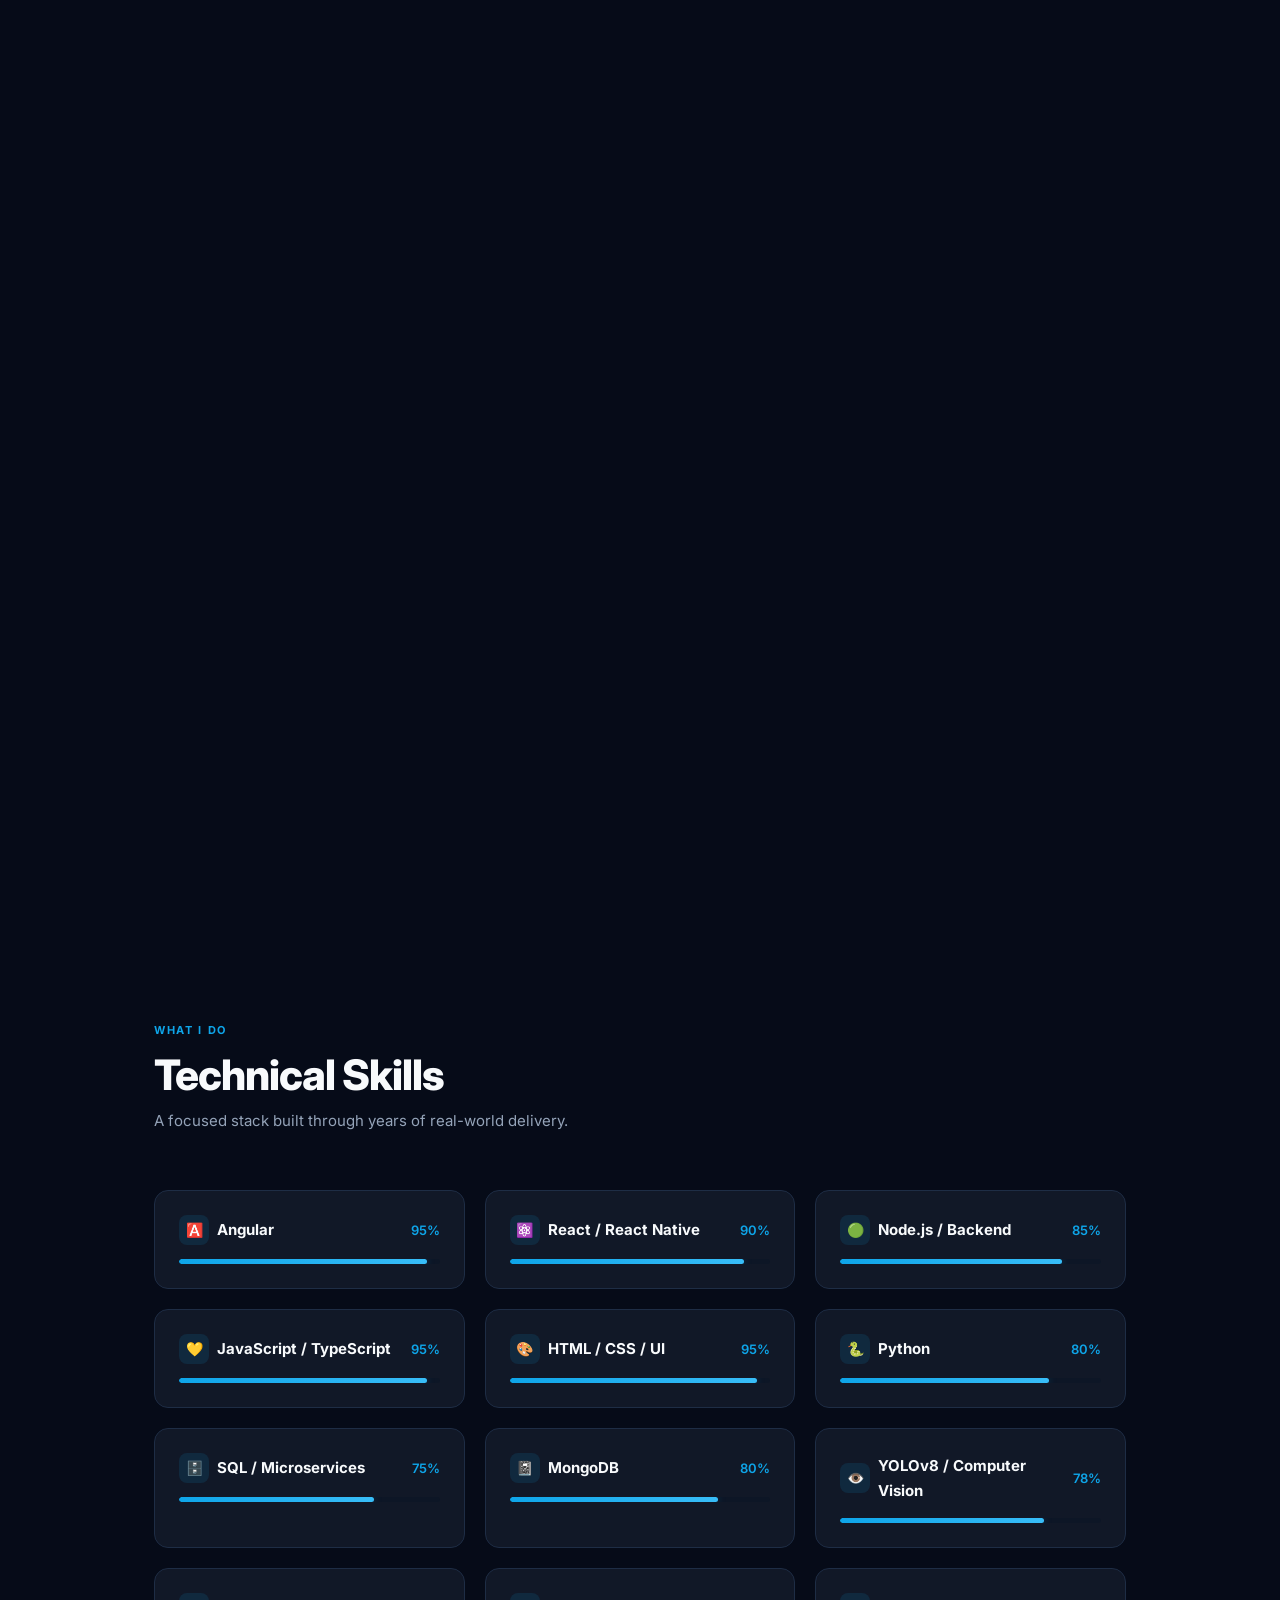
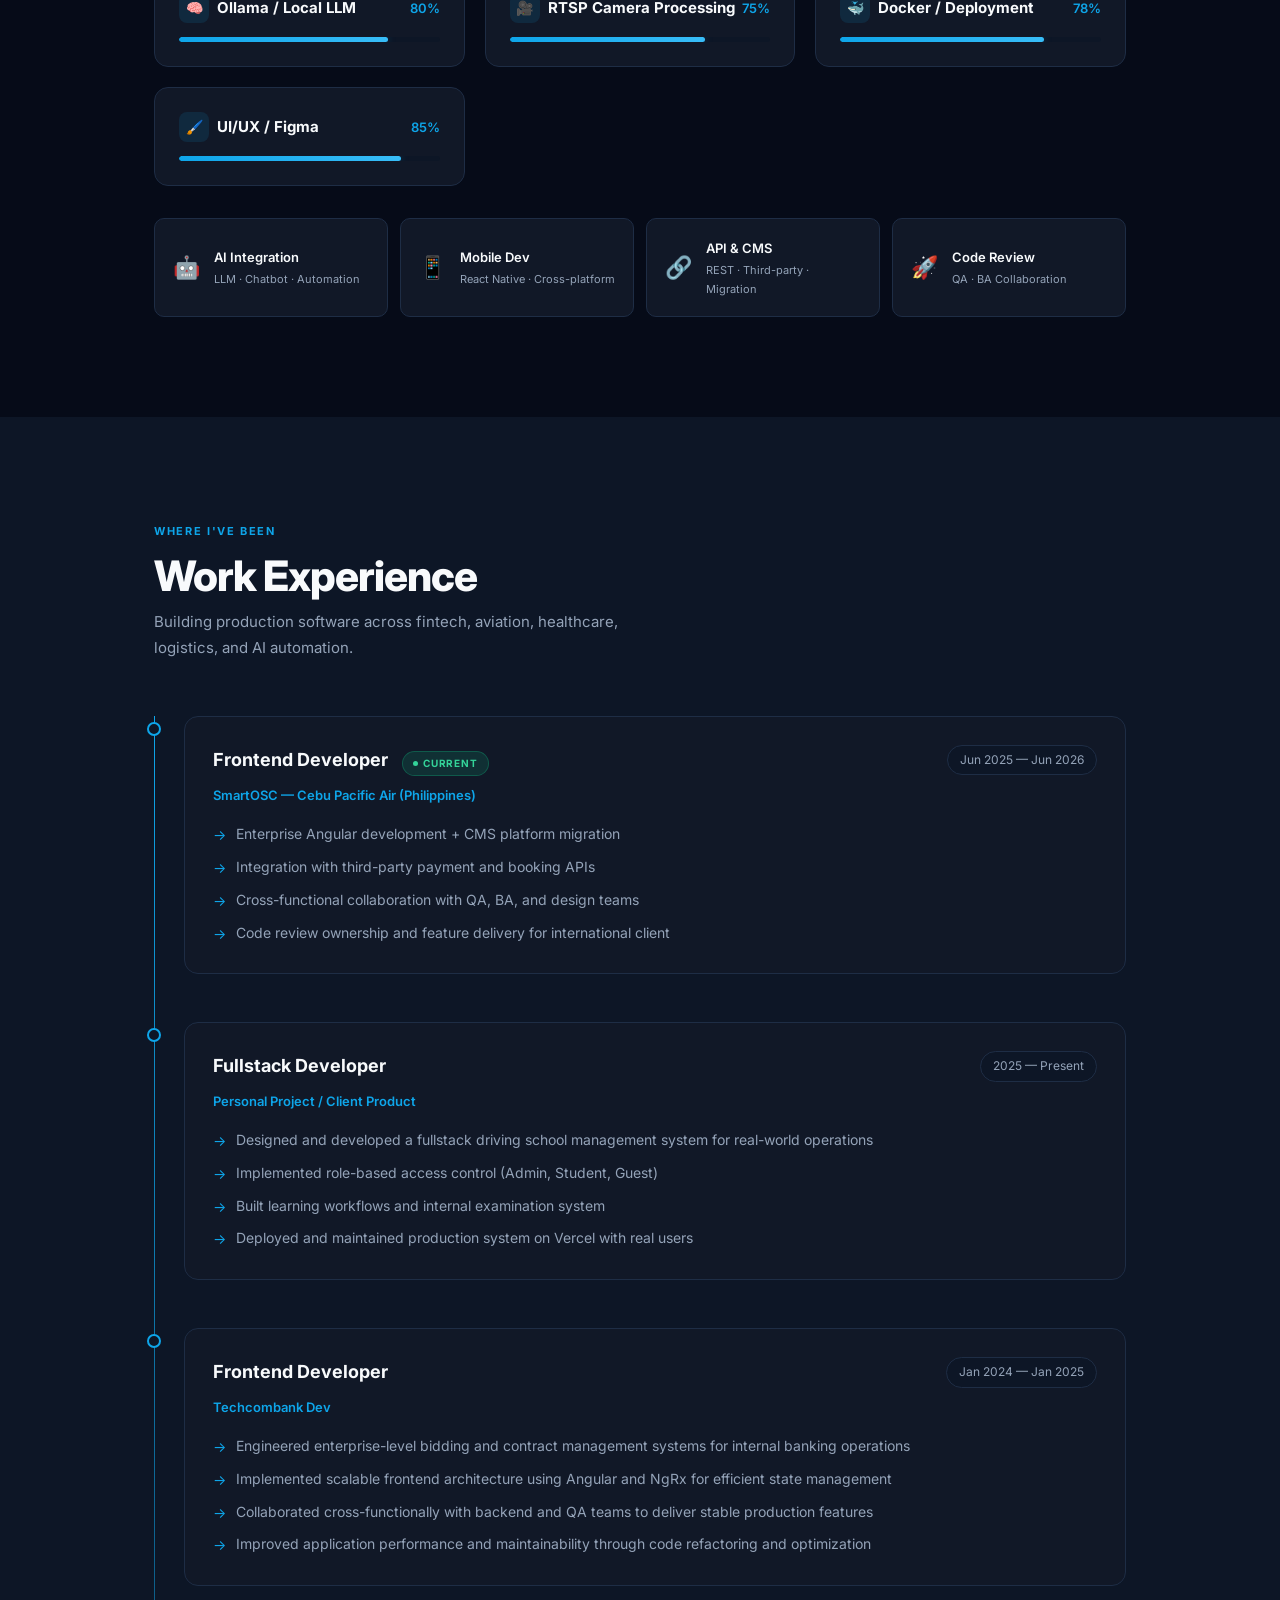
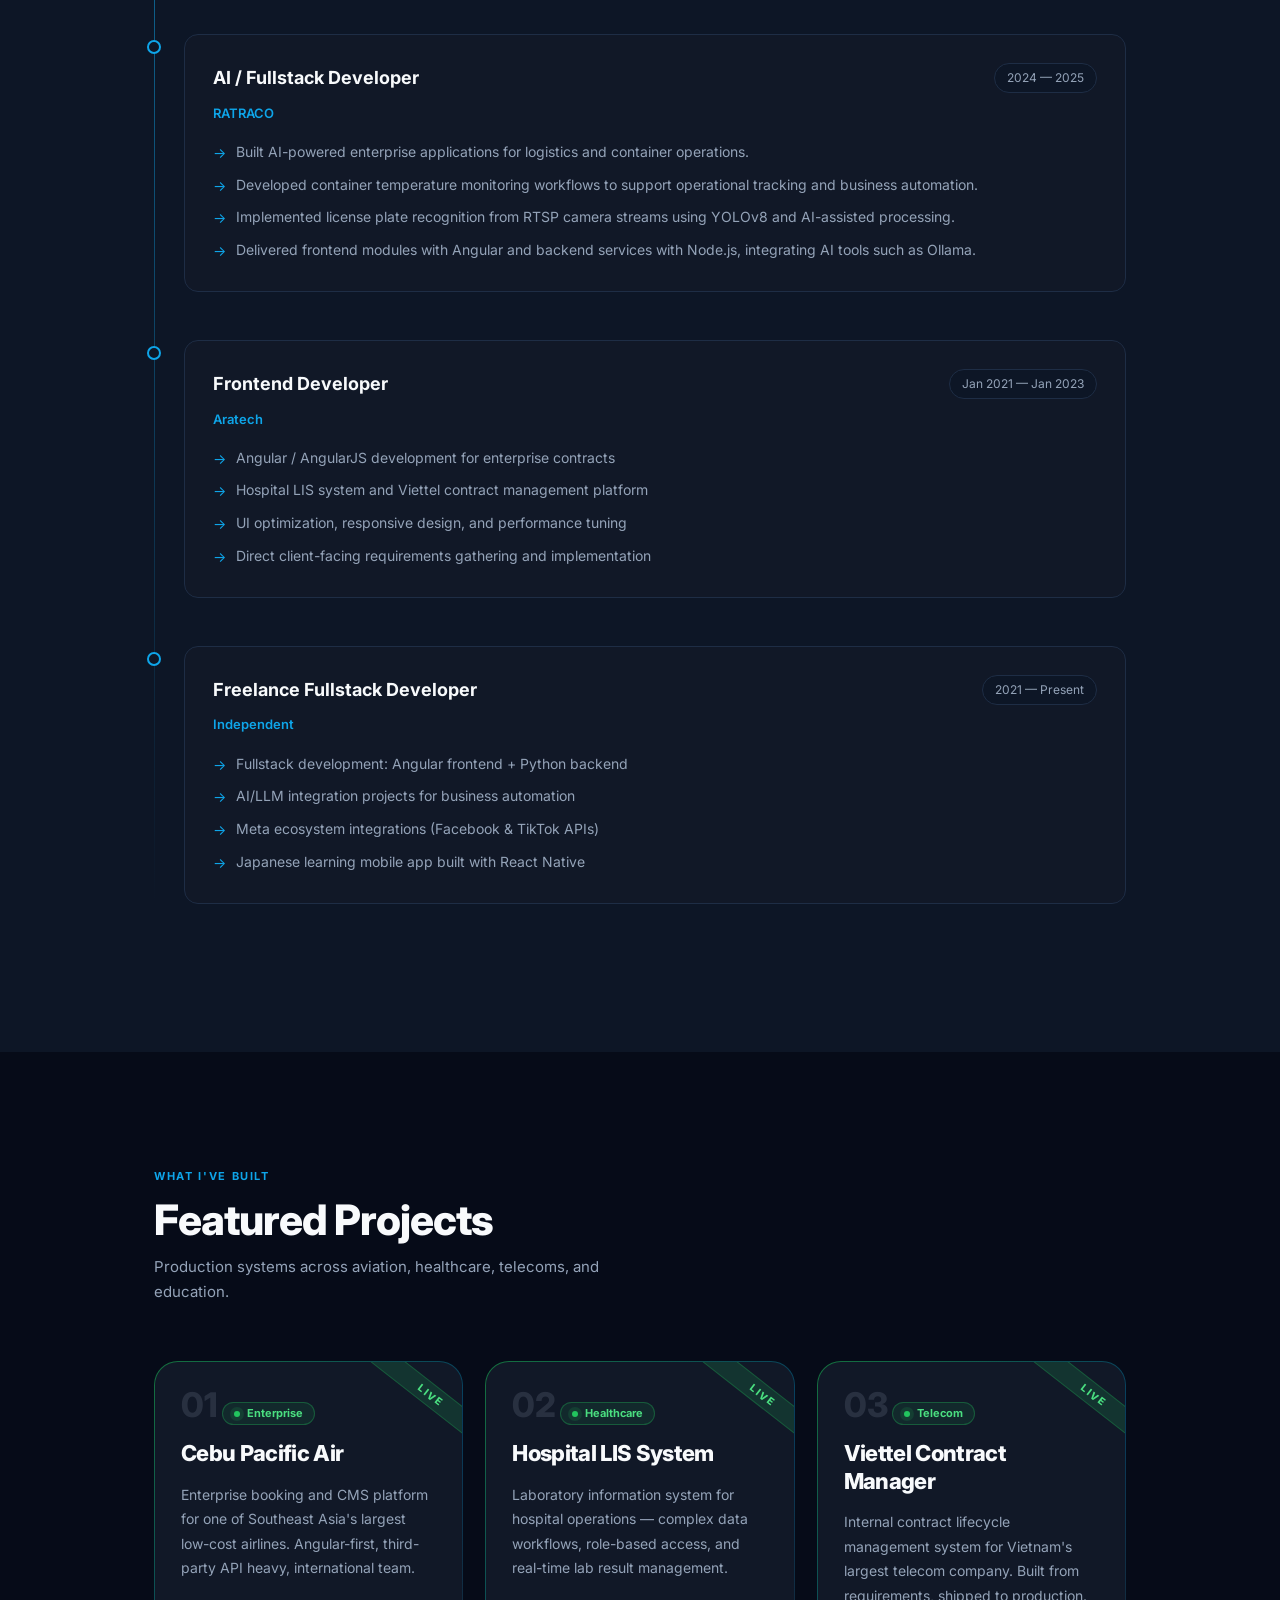
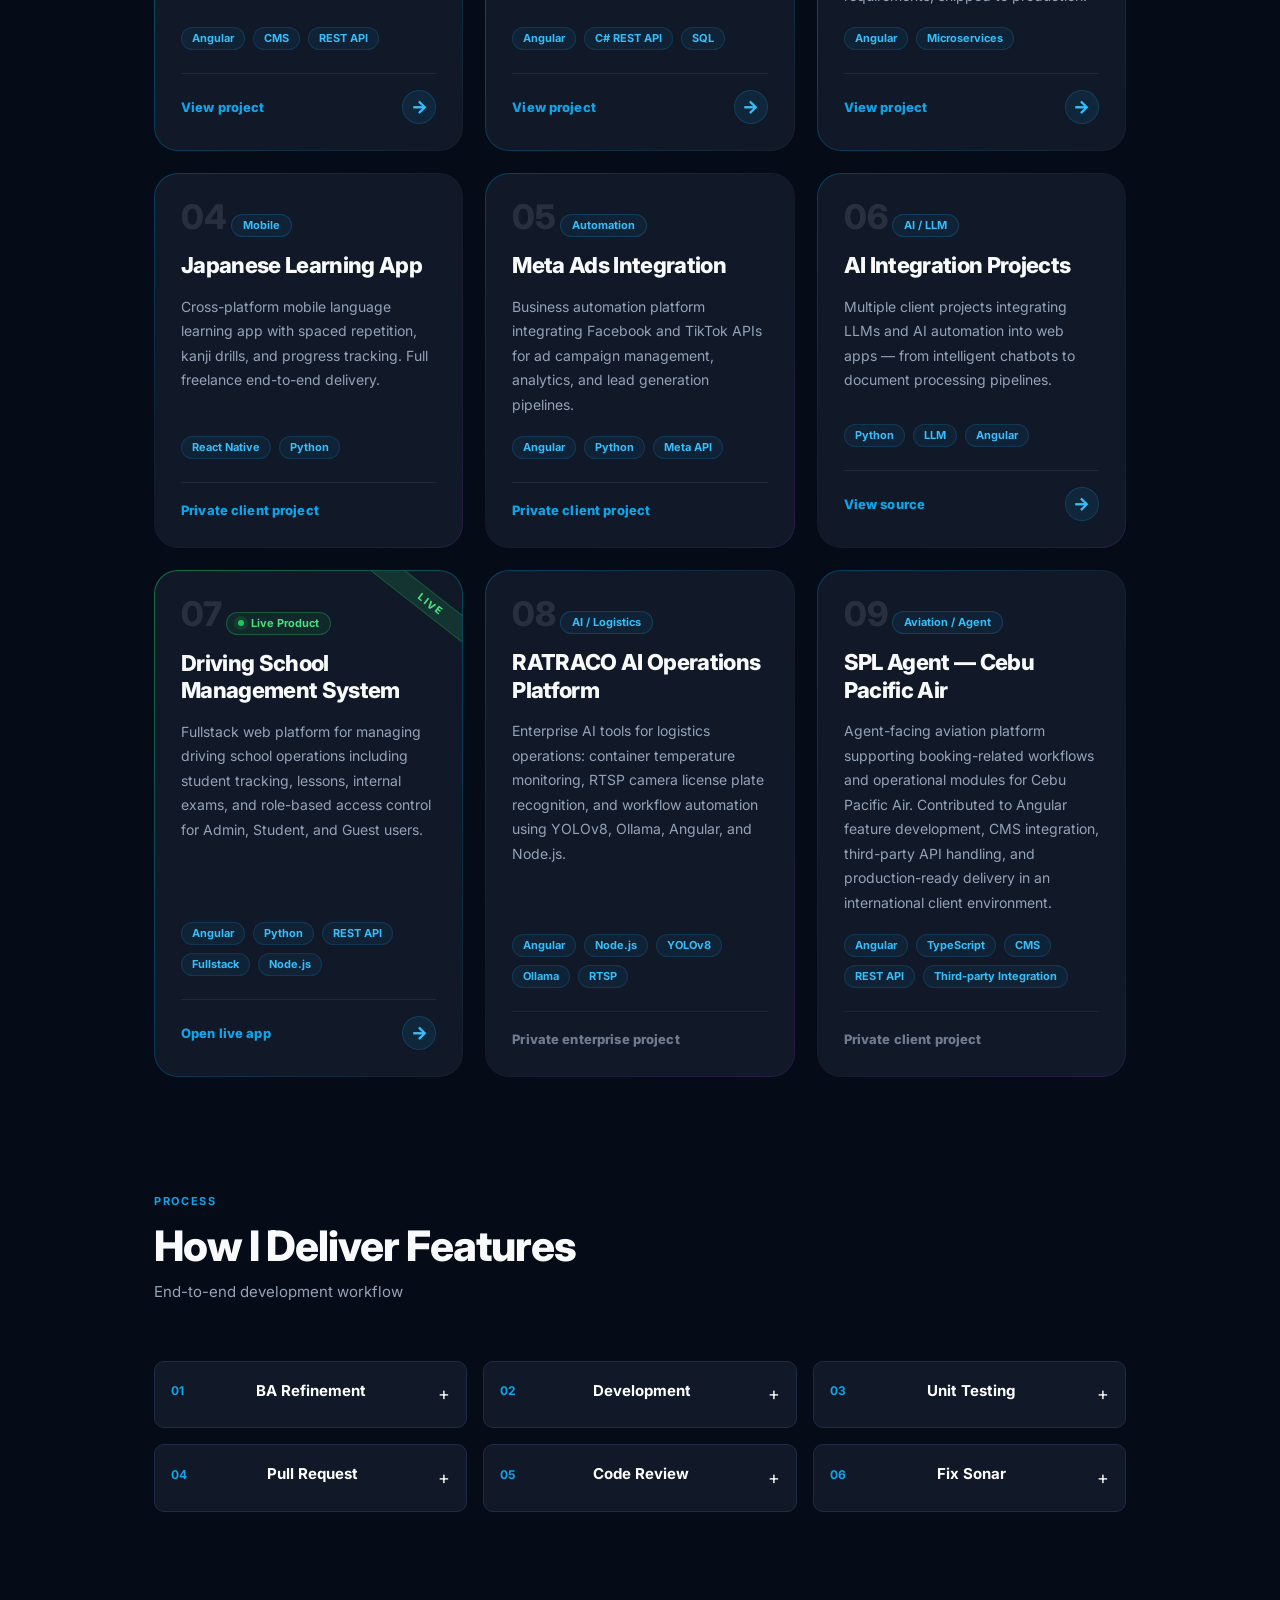
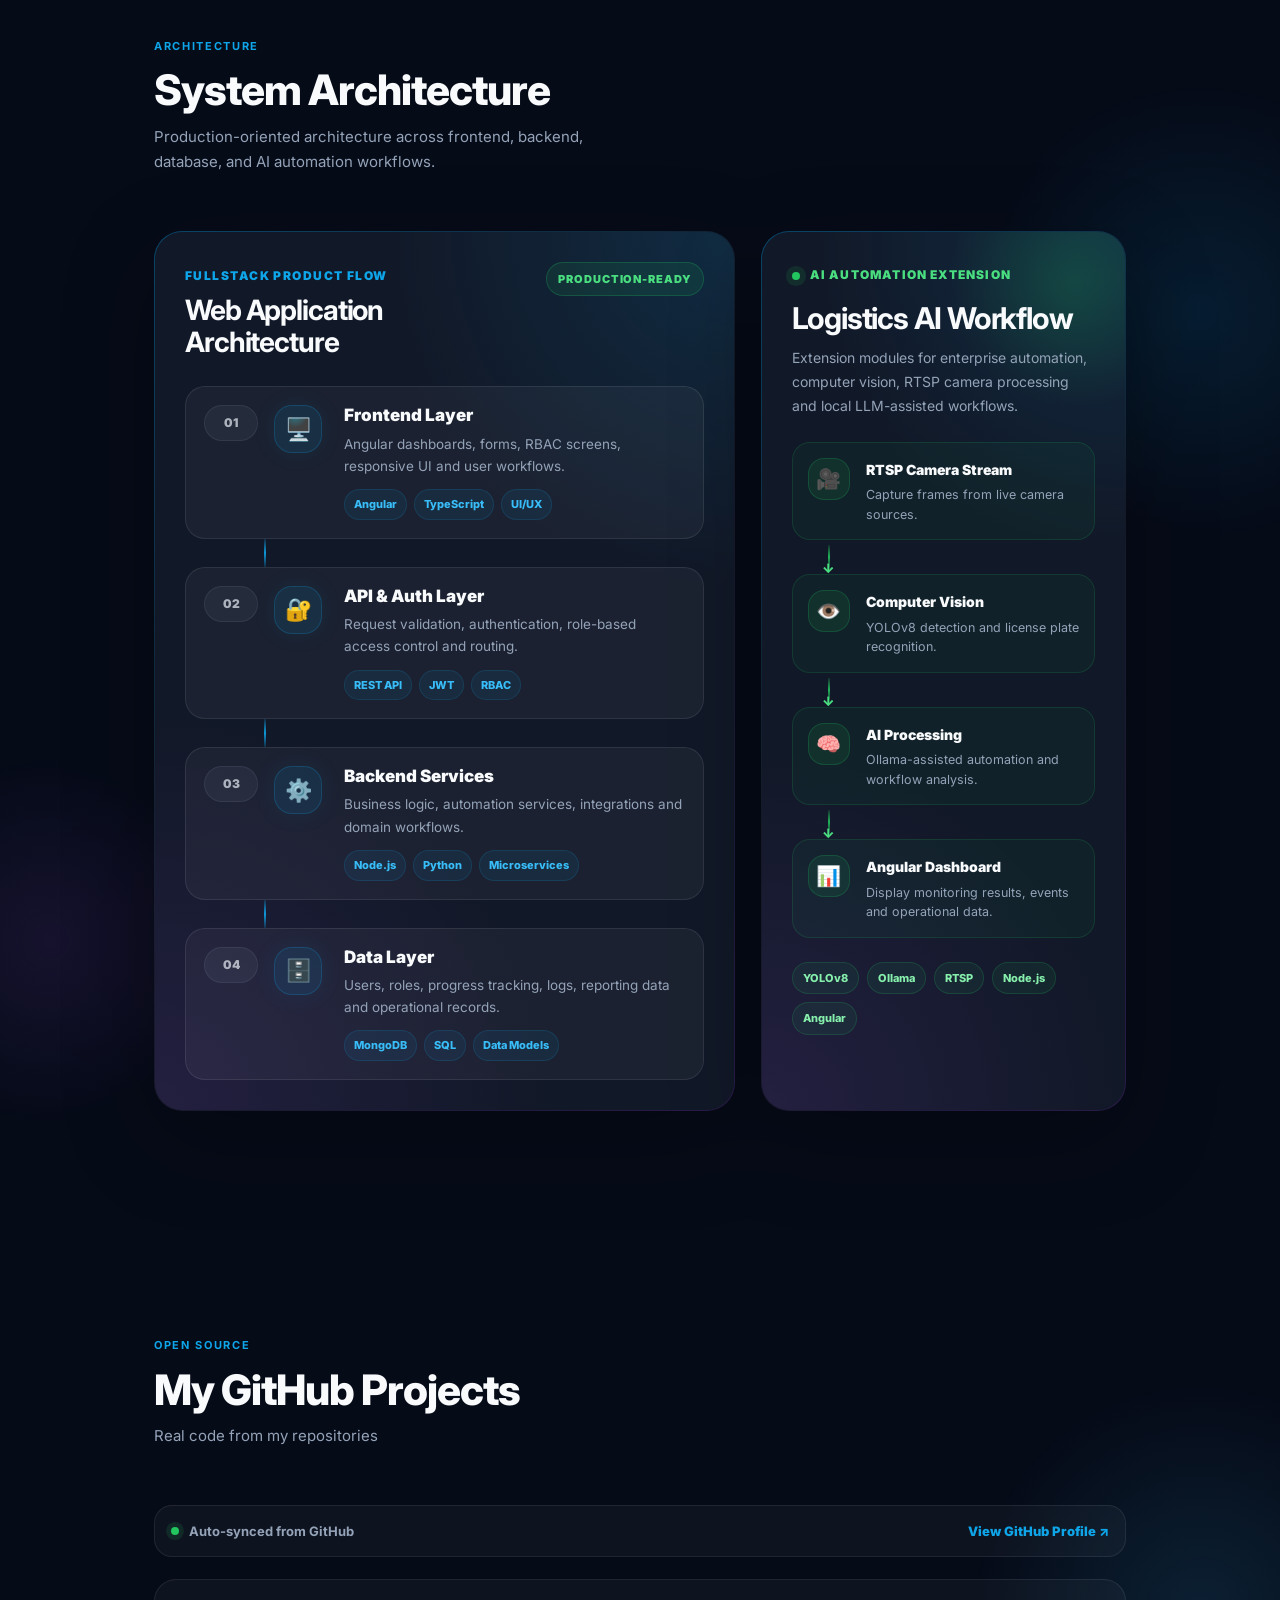
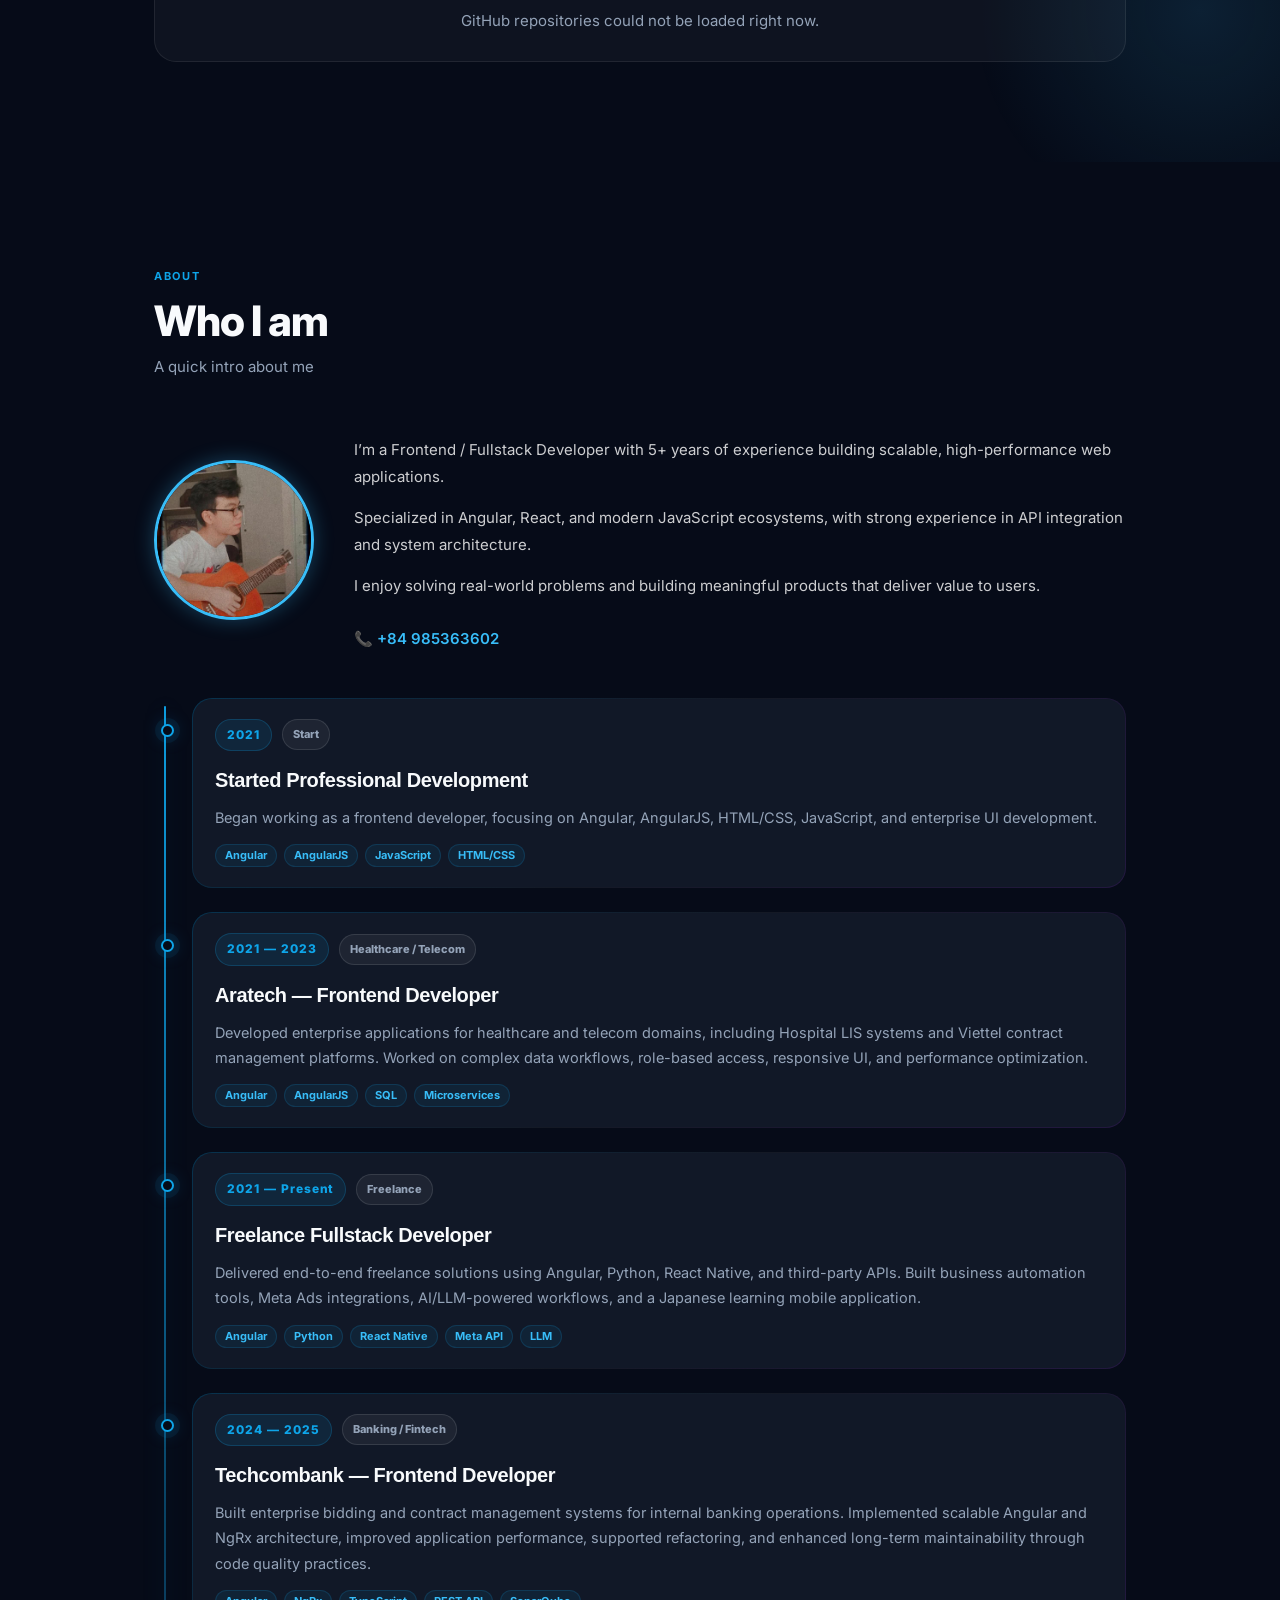
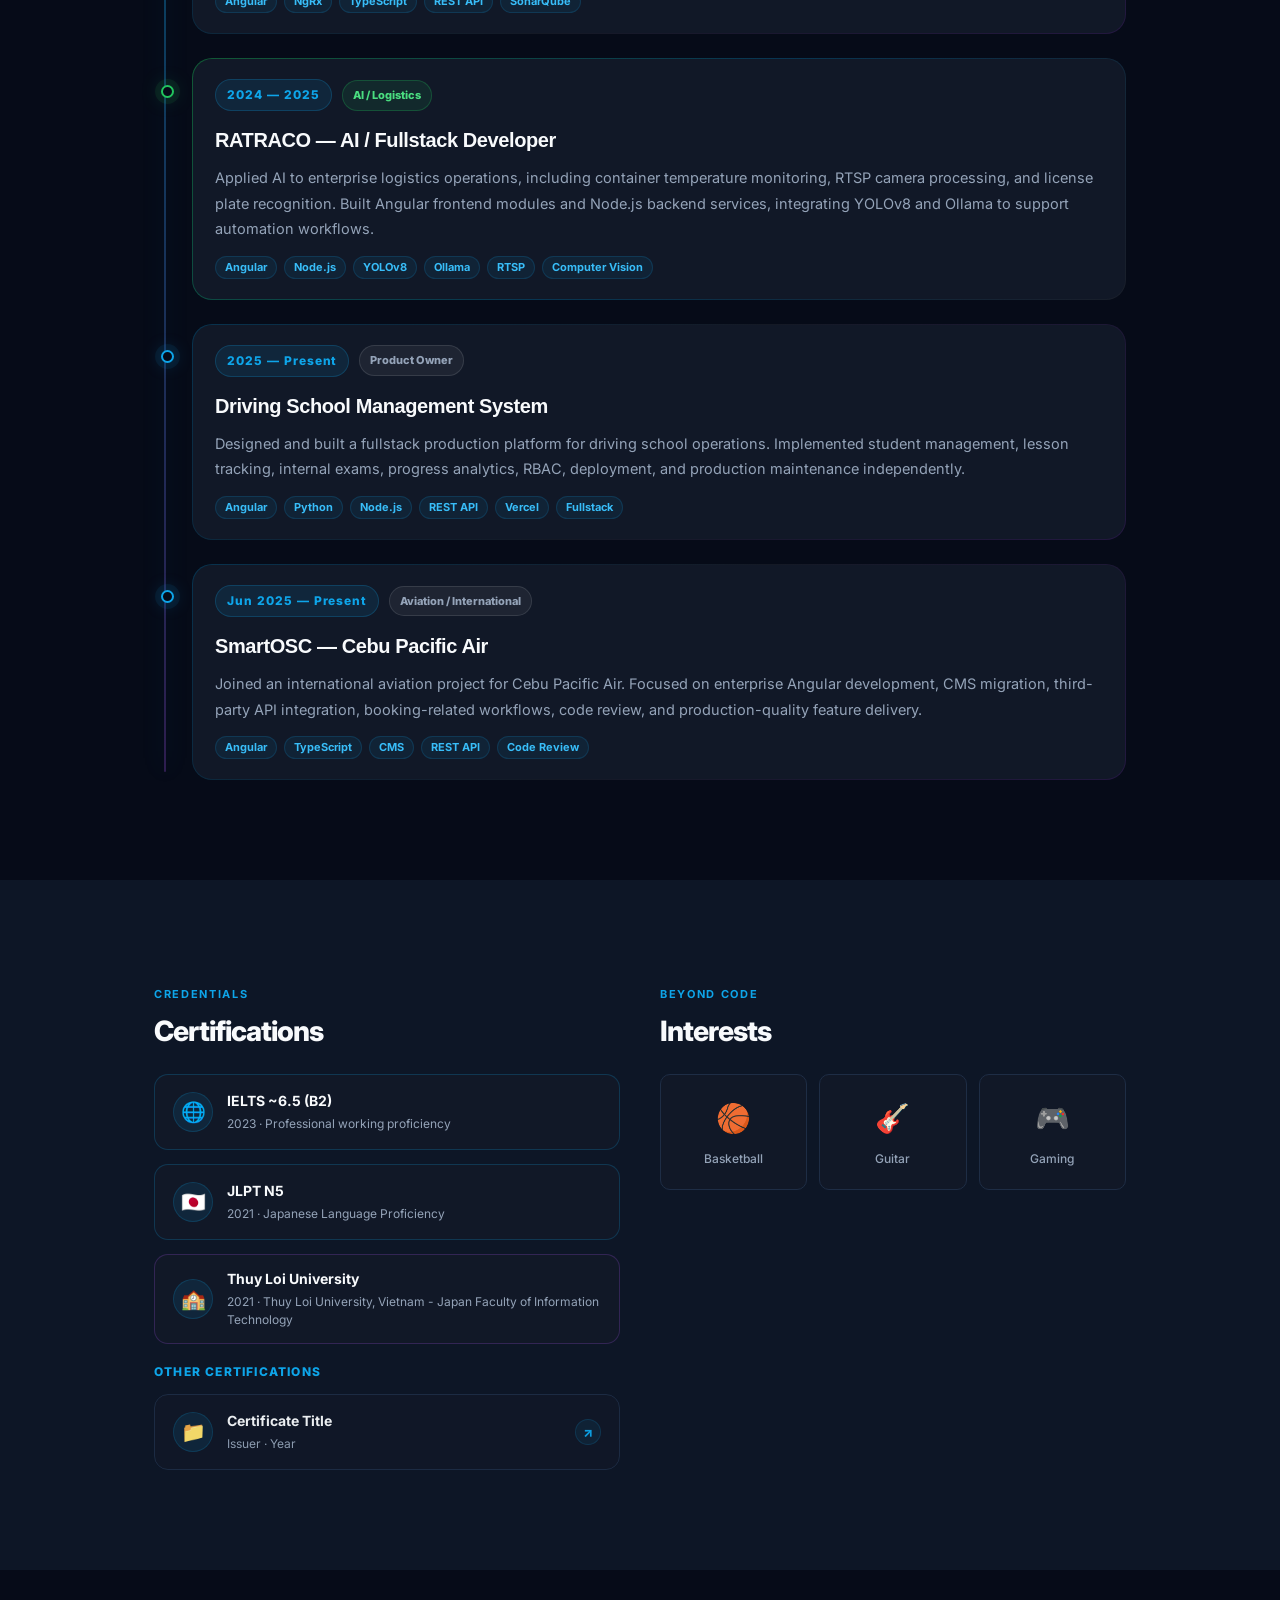
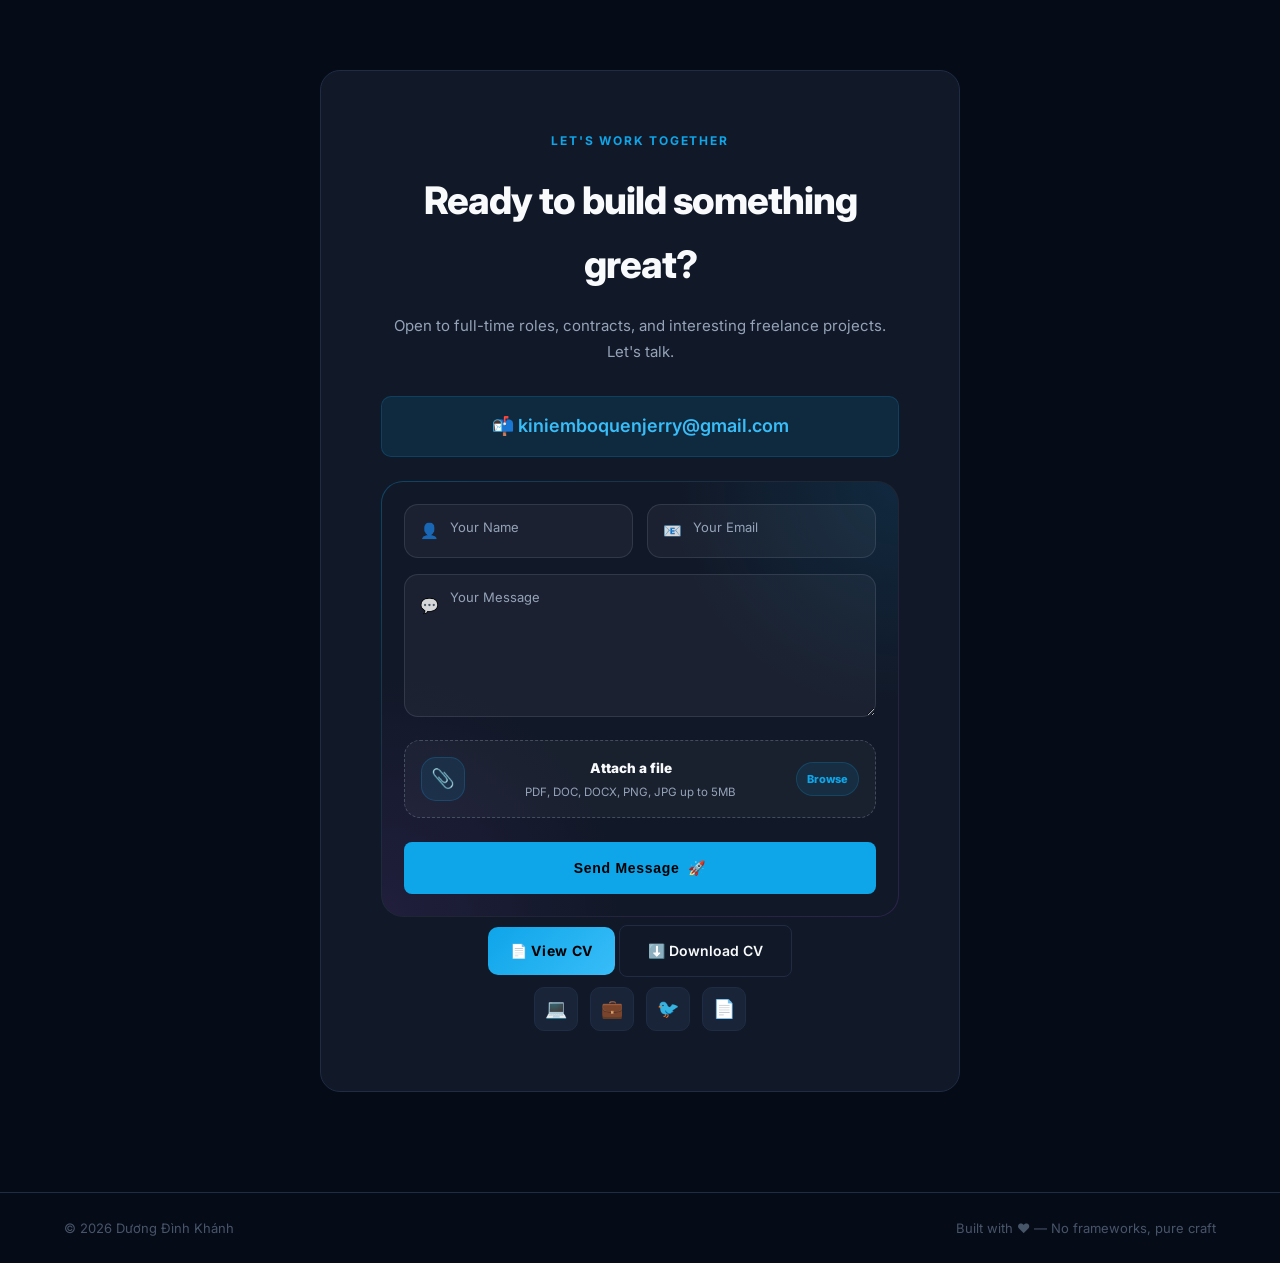
==== commit ec264672: "fix: Fix email Fix email for css  #7" ====
--- a/index.html
+++ b/index.html
@@ -2027,14 +2027,16 @@
               </button>
             </form>
             <!-- ✅ DOWNLOAD CV -->
-            <a href="Khanh_CV.html" id="openCV" class="btn-primary contact-cv">
-              <span>
-                📄 View CV
-              </span>
-            </a>
-            <a href="./Duong Dinh Khanh — CV.pdf" download class="btn-secondary contact-cv-download">
-              ⬇️ Download CV
-            </a>
+             <div class="my-cv-profile">
+               <a href="Khanh_CV.html" id="openCV" class="btn-primary contact-cv">
+                 <span>
+                   📄 View CV
+                 </span>
+               </a>
+               <a href="./Duong Dinh Khanh — CV.pdf" download class="btn-secondary contact-cv-download">
+                 ⬇️ Download CV
+               </a>
+             </div>
             <div class="social-links">
               <a href="https://github.com/uncleyellow" target="_blank" class="social-link"
               title="GitHub">
--- a/assets/css/main.css
+++ b/assets/css/main.css
@@ -1150,6 +1150,9 @@
   background:var(--accent-dim);
   transition:background 0.2s,border-color 0.2s,transform 0.2s;
   margin-bottom:24px;
+  overflow-wrap: anywhere;
+  word-break: break-word;
+  text-align: center
 }
 .contact-email:hover {
   background:rgba(14,165,233,0.18);
@@ -3065,3 +3068,6 @@
   pointer-events:auto;
   transition:opacity 0.9s ease;
 }
+.my-cv-profile{
+  padding-bottom: 10px;
+}
